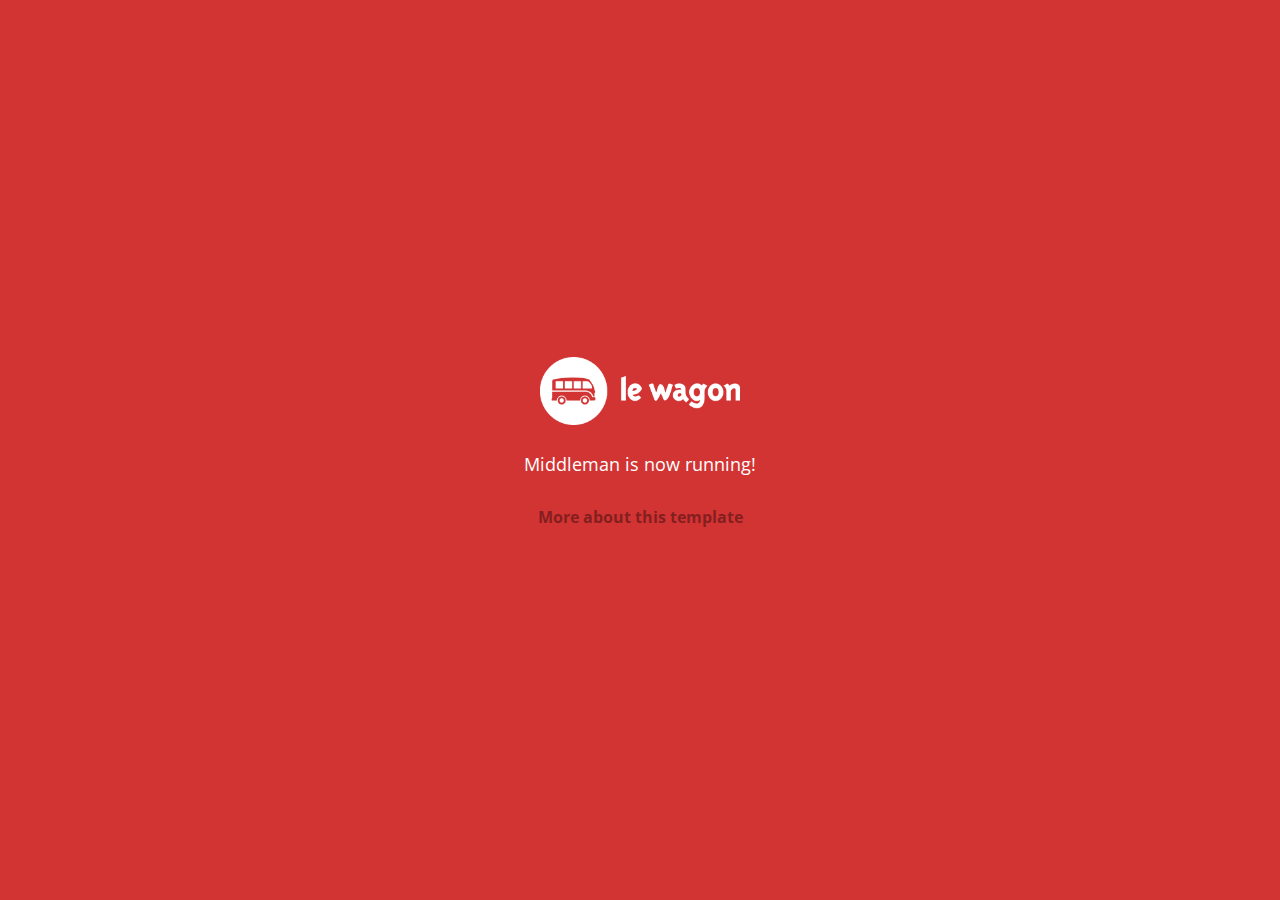
==== index.html @ 00cb53d2 "Automated commit at 2018-10-21 14:34:09 UTC by middleman-deploy 2.0.0-alpha" ====
<!doctype html>
<html>
  <head>
    <meta charset="utf-8">
    <meta http-equiv="x-ua-compatible" content="ie=edge">
    <meta name="viewport"
          content="width=device-width, initial-scale=1, shrink-to-fit=no">
    <!-- Use the title from a page's frontmatter if it has one -->
    <title>Le Wagon - Middleman</title>
    <link href="stylesheets/application-2da639f4.css" rel="stylesheet" />
    <script src="javascripts/application-93de88c9.js"></script>
    <link href="images/favicon-f15af148.png" rel="icon" type="image/png" />
  </head>
  <body>
    <div id="home">
  <div class="home-content">
    <img src="images/logo-acc9c0ec.png" width="200" alt="Logo" />
    <p>
      Middleman is now running!
    </p>
    <p class="about">
      <a href="about.html">More about this template</a>
    </p>
  </div>
</div>

  </body>
</html>
---- stylesheets/application-2da639f4.css ----
@import url("https://fonts.googleapis.com/css?family=Open+Sans:400,300,700|Raleway:400,100,300,700,500");/*!
 * Bootstrap v3.3.7 (http://getbootstrap.com)
 * Copyright 2011-2016 Twitter, Inc.
 * Licensed under MIT (https://github.com/twbs/bootstrap/blob/master/LICENSE)
 *//*! normalize.css v3.0.3 | MIT License | github.com/necolas/normalize.css */html{font-family:sans-serif;-ms-text-size-adjust:100%;-webkit-text-size-adjust:100%}body{margin:0}article,aside,details,figcaption,figure,footer,header,hgroup,main,menu,nav,section,summary{display:block}audio,canvas,progress,video{display:inline-block;vertical-align:baseline}audio:not([controls]){display:none;height:0}[hidden],template{display:none}a{background-color:transparent}a:active,a:hover{outline:0}abbr[title]{border-bottom:1px dotted}b,strong{font-weight:bold}dfn{font-style:italic}h1{font-size:2em;margin:0.67em 0}mark{background:#ff0;color:#000}small{font-size:80%}sub,sup{font-size:75%;line-height:0;position:relative;vertical-align:baseline}sup{top:-0.5em}sub{bottom:-0.25em}img{border:0}svg:not(:root){overflow:hidden}figure{margin:1em 40px}hr{-webkit-box-sizing:content-box;box-sizing:content-box;height:0}pre{overflow:auto}code,kbd,pre,samp{font-family:monospace, monospace;font-size:1em}button,input,optgroup,select,textarea{color:inherit;font:inherit;margin:0}button{overflow:visible}button,select{text-transform:none}button,html input[type="button"],input[type="reset"],input[type="submit"]{-webkit-appearance:button;cursor:pointer}button[disabled],html input[disabled]{cursor:default}button::-moz-focus-inner,input::-moz-focus-inner{border:0;padding:0}input{line-height:normal}input[type="checkbox"],input[type="radio"]{-webkit-box-sizing:border-box;box-sizing:border-box;padding:0}input[type="number"]::-webkit-inner-spin-button,input[type="number"]::-webkit-outer-spin-button{height:auto}input[type="search"]{-webkit-appearance:textfield;-webkit-box-sizing:content-box;box-sizing:content-box}input[type="search"]::-webkit-search-cancel-button,input[type="search"]::-webkit-search-decoration{-webkit-appearance:none}fieldset{border:1px solid #c0c0c0;margin:0 2px;padding:0.35em 0.625em 0.75em}legend{border:0;padding:0}textarea{overflow:auto}optgroup{font-weight:bold}table{border-collapse:collapse;border-spacing:0}td,th{padding:0}/*! Source: https://github.com/h5bp/html5-boilerplate/blob/master/src/css/main.css */@media print{*,*:before,*:after{background:transparent !important;color:#000 !important;-webkit-box-shadow:none !important;box-shadow:none !important;text-shadow:none !important}a,a:visited{text-decoration:underline}a[href]:after{content:" (" attr(href) ")"}abbr[title]:after{content:" (" attr(title) ")"}a[href^="#"]:after,a[href^="javascript:"]:after{content:""}pre,blockquote{border:1px solid #999;page-break-inside:avoid}thead{display:table-header-group}tr,img{page-break-inside:avoid}img{max-width:100% !important}p,h2,h3{orphans:3;widows:3}h2,h3{page-break-after:avoid}.navbar{display:none}.btn>.caret,.dropup>.btn>.caret{border-top-color:#000 !important}.label{border:1px solid #000}.table{border-collapse:collapse !important}.table td,.table th{background-color:#fff !important}.table-bordered th,.table-bordered td{border:1px solid #ddd !important}}@font-face{font-family:'Glyphicons Halflings';src:url("../assets/bootstrap/glyphicons-halflings-regular-86b6f62b.eot");src:url("../assets/bootstrap/glyphicons-halflings-regular-86b6f62b.eot?#iefix") format("embedded-opentype"),url("../assets/bootstrap/glyphicons-halflings-regular-ca35b697.woff2") format("woff2"),url("../assets/bootstrap/glyphicons-halflings-regular-278e49a8.woff") format("woff"),url("../assets/bootstrap/glyphicons-halflings-regular-44bc1850.ttf") format("truetype"),url("../assets/bootstrap/glyphicons-halflings-regular-de51a849.svg#glyphicons_halflingsregular") format("svg")}.glyphicon{position:relative;top:1px;display:inline-block;font-family:'Glyphicons Halflings';font-style:normal;font-weight:normal;line-height:1;-webkit-font-smoothing:antialiased;-moz-osx-font-smoothing:grayscale}.glyphicon-asterisk:before{content:"\002a"}.glyphicon-plus:before{content:"\002b"}.glyphicon-euro:before,.glyphicon-eur:before{content:"\20ac"}.glyphicon-minus:before{content:"\2212"}.glyphicon-cloud:before{content:"\2601"}.glyphicon-envelope:before{content:"\2709"}.glyphicon-pencil:before{content:"\270f"}.glyphicon-glass:before{content:"\e001"}.glyphicon-music:before{content:"\e002"}.glyphicon-search:before{content:"\e003"}.glyphicon-heart:before{content:"\e005"}.glyphicon-star:before{content:"\e006"}.glyphicon-star-empty:before{content:"\e007"}.glyphicon-user:before{content:"\e008"}.glyphicon-film:before{content:"\e009"}.glyphicon-th-large:before{content:"\e010"}.glyphicon-th:before{content:"\e011"}.glyphicon-th-list:before{content:"\e012"}.glyphicon-ok:before{content:"\e013"}.glyphicon-remove:before{content:"\e014"}.glyphicon-zoom-in:before{content:"\e015"}.glyphicon-zoom-out:before{content:"\e016"}.glyphicon-off:before{content:"\e017"}.glyphicon-signal:before{content:"\e018"}.glyphicon-cog:before{content:"\e019"}.glyphicon-trash:before{content:"\e020"}.glyphicon-home:before{content:"\e021"}.glyphicon-file:before{content:"\e022"}.glyphicon-time:before{content:"\e023"}.glyphicon-road:before{content:"\e024"}.glyphicon-download-alt:before{content:"\e025"}.glyphicon-download:before{content:"\e026"}.glyphicon-upload:before{content:"\e027"}.glyphicon-inbox:before{content:"\e028"}.glyphicon-play-circle:before{content:"\e029"}.glyphicon-repeat:before{content:"\e030"}.glyphicon-refresh:before{content:"\e031"}.glyphicon-list-alt:before{content:"\e032"}.glyphicon-lock:before{content:"\e033"}.glyphicon-flag:before{content:"\e034"}.glyphicon-headphones:before{content:"\e035"}.glyphicon-volume-off:before{content:"\e036"}.glyphicon-volume-down:before{content:"\e037"}.glyphicon-volume-up:before{content:"\e038"}.glyphicon-qrcode:before{content:"\e039"}.glyphicon-barcode:before{content:"\e040"}.glyphicon-tag:before{content:"\e041"}.glyphicon-tags:before{content:"\e042"}.glyphicon-book:before{content:"\e043"}.glyphicon-bookmark:before{content:"\e044"}.glyphicon-print:before{content:"\e045"}.glyphicon-camera:before{content:"\e046"}.glyphicon-font:before{content:"\e047"}.glyphicon-bold:before{content:"\e048"}.glyphicon-italic:before{content:"\e049"}.glyphicon-text-height:before{content:"\e050"}.glyphicon-text-width:before{content:"\e051"}.glyphicon-align-left:before{content:"\e052"}.glyphicon-align-center:before{content:"\e053"}.glyphicon-align-right:before{content:"\e054"}.glyphicon-align-justify:before{content:"\e055"}.glyphicon-list:before{content:"\e056"}.glyphicon-indent-left:before{content:"\e057"}.glyphicon-indent-right:before{content:"\e058"}.glyphicon-facetime-video:before{content:"\e059"}.glyphicon-picture:before{content:"\e060"}.glyphicon-map-marker:before{content:"\e062"}.glyphicon-adjust:before{content:"\e063"}.glyphicon-tint:before{content:"\e064"}.glyphicon-edit:before{content:"\e065"}.glyphicon-share:before{content:"\e066"}.glyphicon-check:before{content:"\e067"}.glyphicon-move:before{content:"\e068"}.glyphicon-step-backward:before{content:"\e069"}.glyphicon-fast-backward:before{content:"\e070"}.glyphicon-backward:before{content:"\e071"}.glyphicon-play:before{content:"\e072"}.glyphicon-pause:before{content:"\e073"}.glyphicon-stop:before{content:"\e074"}.glyphicon-forward:before{content:"\e075"}.glyphicon-fast-forward:before{content:"\e076"}.glyphicon-step-forward:before{content:"\e077"}.glyphicon-eject:before{content:"\e078"}.glyphicon-chevron-left:before{content:"\e079"}.glyphicon-chevron-right:before{content:"\e080"}.glyphicon-plus-sign:before{content:"\e081"}.glyphicon-minus-sign:before{content:"\e082"}.glyphicon-remove-sign:before{content:"\e083"}.glyphicon-ok-sign:before{content:"\e084"}.glyphicon-question-sign:before{content:"\e085"}.glyphicon-info-sign:before{content:"\e086"}.glyphicon-screenshot:before{content:"\e087"}.glyphicon-remove-circle:before{content:"\e088"}.glyphicon-ok-circle:before{content:"\e089"}.glyphicon-ban-circle:before{content:"\e090"}.glyphicon-arrow-left:before{content:"\e091"}.glyphicon-arrow-right:before{content:"\e092"}.glyphicon-arrow-up:before{content:"\e093"}.glyphicon-arrow-down:before{content:"\e094"}.glyphicon-share-alt:before{content:"\e095"}.glyphicon-resize-full:before{content:"\e096"}.glyphicon-resize-small:before{content:"\e097"}.glyphicon-exclamation-sign:before{content:"\e101"}.glyphicon-gift:before{content:"\e102"}.glyphicon-leaf:before{content:"\e103"}.glyphicon-fire:before{content:"\e104"}.glyphicon-eye-open:before{content:"\e105"}.glyphicon-eye-close:before{content:"\e106"}.glyphicon-warning-sign:before{content:"\e107"}.glyphicon-plane:before{content:"\e108"}.glyphicon-calendar:before{content:"\e109"}.glyphicon-random:before{content:"\e110"}.glyphicon-comment:before{content:"\e111"}.glyphicon-magnet:before{content:"\e112"}.glyphicon-chevron-up:before{content:"\e113"}.glyphicon-chevron-down:before{content:"\e114"}.glyphicon-retweet:before{content:"\e115"}.glyphicon-shopping-cart:before{content:"\e116"}.glyphicon-folder-close:before{content:"\e117"}.glyphicon-folder-open:before{content:"\e118"}.glyphicon-resize-vertical:before{content:"\e119"}.glyphicon-resize-horizontal:before{content:"\e120"}.glyphicon-hdd:before{content:"\e121"}.glyphicon-bullhorn:before{content:"\e122"}.glyphicon-bell:before{content:"\e123"}.glyphicon-certificate:before{content:"\e124"}.glyphicon-thumbs-up:before{content:"\e125"}.glyphicon-thumbs-down:before{content:"\e126"}.glyphicon-hand-right:before{content:"\e127"}.glyphicon-hand-left:before{content:"\e128"}.glyphicon-hand-up:before{content:"\e129"}.glyphicon-hand-down:before{content:"\e130"}.glyphicon-circle-arrow-right:before{content:"\e131"}.glyphicon-circle-arrow-left:before{content:"\e132"}.glyphicon-circle-arrow-up:before{content:"\e133"}.glyphicon-circle-arrow-down:before{content:"\e134"}.glyphicon-globe:before{content:"\e135"}.glyphicon-wrench:before{content:"\e136"}.glyphicon-tasks:before{content:"\e137"}.glyphicon-filter:before{content:"\e138"}.glyphicon-briefcase:before{content:"\e139"}.glyphicon-fullscreen:before{content:"\e140"}.glyphicon-dashboard:before{content:"\e141"}.glyphicon-paperclip:before{content:"\e142"}.glyphicon-heart-empty:before{content:"\e143"}.glyphicon-link:before{content:"\e144"}.glyphicon-phone:before{content:"\e145"}.glyphicon-pushpin:before{content:"\e146"}.glyphicon-usd:before{content:"\e148"}.glyphicon-gbp:before{content:"\e149"}.glyphicon-sort:before{content:"\e150"}.glyphicon-sort-by-alphabet:before{content:"\e151"}.glyphicon-sort-by-alphabet-alt:before{content:"\e152"}.glyphicon-sort-by-order:before{content:"\e153"}.glyphicon-sort-by-order-alt:before{content:"\e154"}.glyphicon-sort-by-attributes:before{content:"\e155"}.glyphicon-sort-by-attributes-alt:before{content:"\e156"}.glyphicon-unchecked:before{content:"\e157"}.glyphicon-expand:before{content:"\e158"}.glyphicon-collapse-down:before{content:"\e159"}.glyphicon-collapse-up:before{content:"\e160"}.glyphicon-log-in:before{content:"\e161"}.glyphicon-flash:before{content:"\e162"}.glyphicon-log-out:before{content:"\e163"}.glyphicon-new-window:before{content:"\e164"}.glyphicon-record:before{content:"\e165"}.glyphicon-save:before{content:"\e166"}.glyphicon-open:before{content:"\e167"}.glyphicon-saved:before{content:"\e168"}.glyphicon-import:before{content:"\e169"}.glyphicon-export:before{content:"\e170"}.glyphicon-send:before{content:"\e171"}.glyphicon-floppy-disk:before{content:"\e172"}.glyphicon-floppy-saved:before{content:"\e173"}.glyphicon-floppy-remove:before{content:"\e174"}.glyphicon-floppy-save:before{content:"\e175"}.glyphicon-floppy-open:before{content:"\e176"}.glyphicon-credit-card:before{content:"\e177"}.glyphicon-transfer:before{content:"\e178"}.glyphicon-cutlery:before{content:"\e179"}.glyphicon-header:before{content:"\e180"}.glyphicon-compressed:before{content:"\e181"}.glyphicon-earphone:before{content:"\e182"}.glyphicon-phone-alt:before{content:"\e183"}.glyphicon-tower:before{content:"\e184"}.glyphicon-stats:before{content:"\e185"}.glyphicon-sd-video:before{content:"\e186"}.glyphicon-hd-video:before{content:"\e187"}.glyphicon-subtitles:before{content:"\e188"}.glyphicon-sound-stereo:before{content:"\e189"}.glyphicon-sound-dolby:before{content:"\e190"}.glyphicon-sound-5-1:before{content:"\e191"}.glyphicon-sound-6-1:before{content:"\e192"}.glyphicon-sound-7-1:before{content:"\e193"}.glyphicon-copyright-mark:before{content:"\e194"}.glyphicon-registration-mark:before{content:"\e195"}.glyphicon-cloud-download:before{content:"\e197"}.glyphicon-cloud-upload:before{content:"\e198"}.glyphicon-tree-conifer:before{content:"\e199"}.glyphicon-tree-deciduous:before{content:"\e200"}.glyphicon-cd:before{content:"\e201"}.glyphicon-save-file:before{content:"\e202"}.glyphicon-open-file:before{content:"\e203"}.glyphicon-level-up:before{content:"\e204"}.glyphicon-copy:before{content:"\e205"}.glyphicon-paste:before{content:"\e206"}.glyphicon-alert:before{content:"\e209"}.glyphicon-equalizer:before{content:"\e210"}.glyphicon-king:before{content:"\e211"}.glyphicon-queen:before{content:"\e212"}.glyphicon-pawn:before{content:"\e213"}.glyphicon-bishop:before{content:"\e214"}.glyphicon-knight:before{content:"\e215"}.glyphicon-baby-formula:before{content:"\e216"}.glyphicon-tent:before{content:"\26fa"}.glyphicon-blackboard:before{content:"\e218"}.glyphicon-bed:before{content:"\e219"}.glyphicon-apple:before{content:"\f8ff"}.glyphicon-erase:before{content:"\e221"}.glyphicon-hourglass:before{content:"\231b"}.glyphicon-lamp:before{content:"\e223"}.glyphicon-duplicate:before{content:"\e224"}.glyphicon-piggy-bank:before{content:"\e225"}.glyphicon-scissors:before{content:"\e226"}.glyphicon-bitcoin:before{content:"\e227"}.glyphicon-btc:before{content:"\e227"}.glyphicon-xbt:before{content:"\e227"}.glyphicon-yen:before{content:"\00a5"}.glyphicon-jpy:before{content:"\00a5"}.glyphicon-ruble:before{content:"\20bd"}.glyphicon-rub:before{content:"\20bd"}.glyphicon-scale:before{content:"\e230"}.glyphicon-ice-lolly:before{content:"\e231"}.glyphicon-ice-lolly-tasted:before{content:"\e232"}.glyphicon-education:before{content:"\e233"}.glyphicon-option-horizontal:before{content:"\e234"}.glyphicon-option-vertical:before{content:"\e235"}.glyphicon-menu-hamburger:before{content:"\e236"}.glyphicon-modal-window:before{content:"\e237"}.glyphicon-oil:before{content:"\e238"}.glyphicon-grain:before{content:"\e239"}.glyphicon-sunglasses:before{content:"\e240"}.glyphicon-text-size:before{content:"\e241"}.glyphicon-text-color:before{content:"\e242"}.glyphicon-text-background:before{content:"\e243"}.glyphicon-object-align-top:before{content:"\e244"}.glyphicon-object-align-bottom:before{content:"\e245"}.glyphicon-object-align-horizontal:before{content:"\e246"}.glyphicon-object-align-left:before{content:"\e247"}.glyphicon-object-align-vertical:before{content:"\e248"}.glyphicon-object-align-right:before{content:"\e249"}.glyphicon-triangle-right:before{content:"\e250"}.glyphicon-triangle-left:before{content:"\e251"}.glyphicon-triangle-bottom:before{content:"\e252"}.glyphicon-triangle-top:before{content:"\e253"}.glyphicon-console:before{content:"\e254"}.glyphicon-superscript:before{content:"\e255"}.glyphicon-subscript:before{content:"\e256"}.glyphicon-menu-left:before{content:"\e257"}.glyphicon-menu-right:before{content:"\e258"}.glyphicon-menu-down:before{content:"\e259"}.glyphicon-menu-up:before{content:"\e260"}*{-webkit-box-sizing:border-box;box-sizing:border-box}*:before,*:after{-webkit-box-sizing:border-box;box-sizing:border-box}html{font-size:10px;-webkit-tap-highlight-color:transparent}body{font-family:"Open Sans", "Helvetica", "sans-serif";font-size:18px;line-height:1.42857143;color:#333333;background-color:#F4F4F4}input,button,select,textarea{font-family:inherit;font-size:inherit;line-height:inherit}a{color:#469AE0;text-decoration:none}a:hover,a:focus{color:#1f74ba;text-decoration:underline}a:focus{outline:5px auto -webkit-focus-ring-color;outline-offset:-2px}figure{margin:0}img{vertical-align:middle}.img-responsive{display:block;max-width:100%;height:auto}.img-rounded{border-radius:2px}.img-thumbnail{padding:4px;line-height:1.42857143;background-color:#F4F4F4;border:1px solid #ddd;border-radius:2px;-webkit-transition:all 0.2s ease-in-out;transition:all 0.2s ease-in-out;display:inline-block;max-width:100%;height:auto}.img-circle{border-radius:50%}hr{margin-top:25px;margin-bottom:25px;border:0;border-top:1px solid #eeeeee}.sr-only{position:absolute;width:1px;height:1px;margin:-1px;padding:0;overflow:hidden;clip:rect(0, 0, 0, 0);border:0}.sr-only-focusable:active,.sr-only-focusable:focus{position:static;width:auto;height:auto;margin:0;overflow:visible;clip:auto}[role="button"]{cursor:pointer}h1,h2,h3,h4,h5,h6,.h1,.h2,.h3,.h4,.h5,.h6{font-family:"Raleway", "Helvetica", "sans-serif";font-weight:500;line-height:1.1;color:inherit}h1 small,h1 .small,h2 small,h2 .small,h3 small,h3 .small,h4 small,h4 .small,h5 small,h5 .small,h6 small,h6 .small,.h1 small,.h1 .small,.h2 small,.h2 .small,.h3 small,.h3 .small,.h4 small,.h4 .small,.h5 small,.h5 .small,.h6 small,.h6 .small{font-weight:normal;line-height:1;color:#777777}h1,.h1,h2,.h2,h3,.h3{margin-top:25px;margin-bottom:12.5px}h1 small,h1 .small,.h1 small,.h1 .small,h2 small,h2 .small,.h2 small,.h2 .small,h3 small,h3 .small,.h3 small,.h3 .small{font-size:65%}h4,.h4,h5,.h5,h6,.h6{margin-top:12.5px;margin-bottom:12.5px}h4 small,h4 .small,.h4 small,.h4 .small,h5 small,h5 .small,.h5 small,.h5 .small,h6 small,h6 .small,.h6 small,.h6 .small{font-size:75%}h1,.h1{font-size:46px}h2,.h2{font-size:38px}h3,.h3{font-size:31px}h4,.h4{font-size:23px}h5,.h5{font-size:18px}h6,.h6{font-size:16px}p{margin:0 0 12.5px}.lead{margin-bottom:25px;font-size:20px;font-weight:300;line-height:1.4}@media (min-width: 768px){.lead{font-size:27px}}small,.small{font-size:88%}mark,.mark{background-color:#fcf8e3;padding:.2em}.text-left{text-align:left}.text-right{text-align:right}.text-center{text-align:center}.text-justify{text-align:justify}.text-nowrap{white-space:nowrap}.text-lowercase{text-transform:lowercase}.text-uppercase,.initialism{text-transform:uppercase}.text-capitalize{text-transform:capitalize}.text-muted{color:#777777}.text-primary{color:#469AE0}a.text-primary:hover,a.text-primary:focus{color:#2381d0}.text-success{color:#3c763d}a.text-success:hover,a.text-success:focus{color:#2b542c}.text-info{color:#31708f}a.text-info:hover,a.text-info:focus{color:#245269}.text-warning{color:#8a6d3b}a.text-warning:hover,a.text-warning:focus{color:#66512c}.text-danger{color:#a94442}a.text-danger:hover,a.text-danger:focus{color:#843534}.bg-primary{color:#fff}.bg-primary{background-color:#469AE0}a.bg-primary:hover,a.bg-primary:focus{background-color:#2381d0}.bg-success{background-color:#dff0d8}a.bg-success:hover,a.bg-success:focus{background-color:#c1e2b3}.bg-info{background-color:#d9edf7}a.bg-info:hover,a.bg-info:focus{background-color:#afd9ee}.bg-warning{background-color:#fcf8e3}a.bg-warning:hover,a.bg-warning:focus{background-color:#f7ecb5}.bg-danger{background-color:#f2dede}a.bg-danger:hover,a.bg-danger:focus{background-color:#e4b9b9}.page-header{padding-bottom:11.5px;margin:50px 0 25px;border-bottom:1px solid #eeeeee}ul,ol{margin-top:0;margin-bottom:12.5px}ul ul,ul ol,ol ul,ol ol{margin-bottom:0}.list-unstyled{padding-left:0;list-style:none}.list-inline{padding-left:0;list-style:none;margin-left:-5px}.list-inline>li{display:inline-block;padding-left:5px;padding-right:5px}dl{margin-top:0;margin-bottom:25px}dt,dd{line-height:1.42857143}dt{font-weight:bold}dd{margin-left:0}.dl-horizontal dd:before,.dl-horizontal dd:after{content:" ";display:table}.dl-horizontal dd:after{clear:both}@media (min-width: 768px){.dl-horizontal dt{float:left;width:160px;clear:left;text-align:right;overflow:hidden;text-overflow:ellipsis;white-space:nowrap}.dl-horizontal dd{margin-left:180px}}abbr[title],abbr[data-original-title]{cursor:help;border-bottom:1px dotted #777777}.initialism{font-size:90%}blockquote{padding:12.5px 25px;margin:0 0 25px;font-size:22.5px;border-left:5px solid #eeeeee}blockquote p:last-child,blockquote ul:last-child,blockquote ol:last-child{margin-bottom:0}blockquote footer,blockquote small,blockquote .small{display:block;font-size:80%;line-height:1.42857143;color:#777777}blockquote footer:before,blockquote small:before,blockquote .small:before{content:'\2014 \00A0'}.blockquote-reverse,blockquote.pull-right{padding-right:15px;padding-left:0;border-right:5px solid #eeeeee;border-left:0;text-align:right}.blockquote-reverse footer:before,.blockquote-reverse small:before,.blockquote-reverse .small:before,blockquote.pull-right footer:before,blockquote.pull-right small:before,blockquote.pull-right .small:before{content:''}.blockquote-reverse footer:after,.blockquote-reverse small:after,.blockquote-reverse .small:after,blockquote.pull-right footer:after,blockquote.pull-right small:after,blockquote.pull-right .small:after{content:'\00A0 \2014'}address{margin-bottom:25px;font-style:normal;line-height:1.42857143}code,kbd,pre,samp{font-family:Menlo, Monaco, Consolas, "Courier New", monospace}code{padding:2px 4px;font-size:90%;color:#c7254e;background-color:#f9f2f4;border-radius:2px}kbd{padding:2px 4px;font-size:90%;color:#fff;background-color:#333;border-radius:2px;-webkit-box-shadow:inset 0 -1px 0 rgba(0,0,0,0.25);box-shadow:inset 0 -1px 0 rgba(0,0,0,0.25)}kbd kbd{padding:0;font-size:100%;font-weight:bold;-webkit-box-shadow:none;box-shadow:none}pre{display:block;padding:12px;margin:0 0 12.5px;font-size:17px;line-height:1.42857143;word-break:break-all;word-wrap:break-word;color:#333333;background-color:#f5f5f5;border:1px solid #ccc;border-radius:2px}pre code{padding:0;font-size:inherit;color:inherit;white-space:pre-wrap;background-color:transparent;border-radius:0}.pre-scrollable{max-height:340px;overflow-y:scroll}.container{margin-right:auto;margin-left:auto;padding-left:15px;padding-right:15px}.container:before,.container:after{content:" ";display:table}.container:after{clear:both}@media (min-width: 768px){.container{width:750px}}@media (min-width: 992px){.container{width:970px}}@media (min-width: 1200px){.container{width:1170px}}.container-fluid{margin-right:auto;margin-left:auto;padding-left:15px;padding-right:15px}.container-fluid:before,.container-fluid:after{content:" ";display:table}.container-fluid:after{clear:both}.row{margin-left:-15px;margin-right:-15px}.row:before,.row:after{content:" ";display:table}.row:after{clear:both}.col-xs-1,.col-sm-1,.col-md-1,.col-lg-1,.col-xs-2,.col-sm-2,.col-md-2,.col-lg-2,.col-xs-3,.col-sm-3,.col-md-3,.col-lg-3,.col-xs-4,.col-sm-4,.col-md-4,.col-lg-4,.col-xs-5,.col-sm-5,.col-md-5,.col-lg-5,.col-xs-6,.col-sm-6,.col-md-6,.col-lg-6,.col-xs-7,.col-sm-7,.col-md-7,.col-lg-7,.col-xs-8,.col-sm-8,.col-md-8,.col-lg-8,.col-xs-9,.col-sm-9,.col-md-9,.col-lg-9,.col-xs-10,.col-sm-10,.col-md-10,.col-lg-10,.col-xs-11,.col-sm-11,.col-md-11,.col-lg-11,.col-xs-12,.col-sm-12,.col-md-12,.col-lg-12{position:relative;min-height:1px;padding-left:15px;padding-right:15px}.col-xs-1,.col-xs-2,.col-xs-3,.col-xs-4,.col-xs-5,.col-xs-6,.col-xs-7,.col-xs-8,.col-xs-9,.col-xs-10,.col-xs-11,.col-xs-12{float:left}.col-xs-1{width:8.33333333%}.col-xs-2{width:16.66666667%}.col-xs-3{width:25%}.col-xs-4{width:33.33333333%}.col-xs-5{width:41.66666667%}.col-xs-6{width:50%}.col-xs-7{width:58.33333333%}.col-xs-8{width:66.66666667%}.col-xs-9{width:75%}.col-xs-10{width:83.33333333%}.col-xs-11{width:91.66666667%}.col-xs-12{width:100%}.col-xs-pull-0{right:auto}.col-xs-pull-1{right:8.33333333%}.col-xs-pull-2{right:16.66666667%}.col-xs-pull-3{right:25%}.col-xs-pull-4{right:33.33333333%}.col-xs-pull-5{right:41.66666667%}.col-xs-pull-6{right:50%}.col-xs-pull-7{right:58.33333333%}.col-xs-pull-8{right:66.66666667%}.col-xs-pull-9{right:75%}.col-xs-pull-10{right:83.33333333%}.col-xs-pull-11{right:91.66666667%}.col-xs-pull-12{right:100%}.col-xs-push-0{left:auto}.col-xs-push-1{left:8.33333333%}.col-xs-push-2{left:16.66666667%}.col-xs-push-3{left:25%}.col-xs-push-4{left:33.33333333%}.col-xs-push-5{left:41.66666667%}.col-xs-push-6{left:50%}.col-xs-push-7{left:58.33333333%}.col-xs-push-8{left:66.66666667%}.col-xs-push-9{left:75%}.col-xs-push-10{left:83.33333333%}.col-xs-push-11{left:91.66666667%}.col-xs-push-12{left:100%}.col-xs-offset-0{margin-left:0%}.col-xs-offset-1{margin-left:8.33333333%}.col-xs-offset-2{margin-left:16.66666667%}.col-xs-offset-3{margin-left:25%}.col-xs-offset-4{margin-left:33.33333333%}.col-xs-offset-5{margin-left:41.66666667%}.col-xs-offset-6{margin-left:50%}.col-xs-offset-7{margin-left:58.33333333%}.col-xs-offset-8{margin-left:66.66666667%}.col-xs-offset-9{margin-left:75%}.col-xs-offset-10{margin-left:83.33333333%}.col-xs-offset-11{margin-left:91.66666667%}.col-xs-offset-12{margin-left:100%}@media (min-width: 768px){.col-sm-1,.col-sm-2,.col-sm-3,.col-sm-4,.col-sm-5,.col-sm-6,.col-sm-7,.col-sm-8,.col-sm-9,.col-sm-10,.col-sm-11,.col-sm-12{float:left}.col-sm-1{width:8.33333333%}.col-sm-2{width:16.66666667%}.col-sm-3{width:25%}.col-sm-4{width:33.33333333%}.col-sm-5{width:41.66666667%}.col-sm-6{width:50%}.col-sm-7{width:58.33333333%}.col-sm-8{width:66.66666667%}.col-sm-9{width:75%}.col-sm-10{width:83.33333333%}.col-sm-11{width:91.66666667%}.col-sm-12{width:100%}.col-sm-pull-0{right:auto}.col-sm-pull-1{right:8.33333333%}.col-sm-pull-2{right:16.66666667%}.col-sm-pull-3{right:25%}.col-sm-pull-4{right:33.33333333%}.col-sm-pull-5{right:41.66666667%}.col-sm-pull-6{right:50%}.col-sm-pull-7{right:58.33333333%}.col-sm-pull-8{right:66.66666667%}.col-sm-pull-9{right:75%}.col-sm-pull-10{right:83.33333333%}.col-sm-pull-11{right:91.66666667%}.col-sm-pull-12{right:100%}.col-sm-push-0{left:auto}.col-sm-push-1{left:8.33333333%}.col-sm-push-2{left:16.66666667%}.col-sm-push-3{left:25%}.col-sm-push-4{left:33.33333333%}.col-sm-push-5{left:41.66666667%}.col-sm-push-6{left:50%}.col-sm-push-7{left:58.33333333%}.col-sm-push-8{left:66.66666667%}.col-sm-push-9{left:75%}.col-sm-push-10{left:83.33333333%}.col-sm-push-11{left:91.66666667%}.col-sm-push-12{left:100%}.col-sm-offset-0{margin-left:0%}.col-sm-offset-1{margin-left:8.33333333%}.col-sm-offset-2{margin-left:16.66666667%}.col-sm-offset-3{margin-left:25%}.col-sm-offset-4{margin-left:33.33333333%}.col-sm-offset-5{margin-left:41.66666667%}.col-sm-offset-6{margin-left:50%}.col-sm-offset-7{margin-left:58.33333333%}.col-sm-offset-8{margin-left:66.66666667%}.col-sm-offset-9{margin-left:75%}.col-sm-offset-10{margin-left:83.33333333%}.col-sm-offset-11{margin-left:91.66666667%}.col-sm-offset-12{margin-left:100%}}@media (min-width: 992px){.col-md-1,.col-md-2,.col-md-3,.col-md-4,.col-md-5,.col-md-6,.col-md-7,.col-md-8,.col-md-9,.col-md-10,.col-md-11,.col-md-12{float:left}.col-md-1{width:8.33333333%}.col-md-2{width:16.66666667%}.col-md-3{width:25%}.col-md-4{width:33.33333333%}.col-md-5{width:41.66666667%}.col-md-6{width:50%}.col-md-7{width:58.33333333%}.col-md-8{width:66.66666667%}.col-md-9{width:75%}.col-md-10{width:83.33333333%}.col-md-11{width:91.66666667%}.col-md-12{width:100%}.col-md-pull-0{right:auto}.col-md-pull-1{right:8.33333333%}.col-md-pull-2{right:16.66666667%}.col-md-pull-3{right:25%}.col-md-pull-4{right:33.33333333%}.col-md-pull-5{right:41.66666667%}.col-md-pull-6{right:50%}.col-md-pull-7{right:58.33333333%}.col-md-pull-8{right:66.66666667%}.col-md-pull-9{right:75%}.col-md-pull-10{right:83.33333333%}.col-md-pull-11{right:91.66666667%}.col-md-pull-12{right:100%}.col-md-push-0{left:auto}.col-md-push-1{left:8.33333333%}.col-md-push-2{left:16.66666667%}.col-md-push-3{left:25%}.col-md-push-4{left:33.33333333%}.col-md-push-5{left:41.66666667%}.col-md-push-6{left:50%}.col-md-push-7{left:58.33333333%}.col-md-push-8{left:66.66666667%}.col-md-push-9{left:75%}.col-md-push-10{left:83.33333333%}.col-md-push-11{left:91.66666667%}.col-md-push-12{left:100%}.col-md-offset-0{margin-left:0%}.col-md-offset-1{margin-left:8.33333333%}.col-md-offset-2{margin-left:16.66666667%}.col-md-offset-3{margin-left:25%}.col-md-offset-4{margin-left:33.33333333%}.col-md-offset-5{margin-left:41.66666667%}.col-md-offset-6{margin-left:50%}.col-md-offset-7{margin-left:58.33333333%}.col-md-offset-8{margin-left:66.66666667%}.col-md-offset-9{margin-left:75%}.col-md-offset-10{margin-left:83.33333333%}.col-md-offset-11{margin-left:91.66666667%}.col-md-offset-12{margin-left:100%}}@media (min-width: 1200px){.col-lg-1,.col-lg-2,.col-lg-3,.col-lg-4,.col-lg-5,.col-lg-6,.col-lg-7,.col-lg-8,.col-lg-9,.col-lg-10,.col-lg-11,.col-lg-12{float:left}.col-lg-1{width:8.33333333%}.col-lg-2{width:16.66666667%}.col-lg-3{width:25%}.col-lg-4{width:33.33333333%}.col-lg-5{width:41.66666667%}.col-lg-6{width:50%}.col-lg-7{width:58.33333333%}.col-lg-8{width:66.66666667%}.col-lg-9{width:75%}.col-lg-10{width:83.33333333%}.col-lg-11{width:91.66666667%}.col-lg-12{width:100%}.col-lg-pull-0{right:auto}.col-lg-pull-1{right:8.33333333%}.col-lg-pull-2{right:16.66666667%}.col-lg-pull-3{right:25%}.col-lg-pull-4{right:33.33333333%}.col-lg-pull-5{right:41.66666667%}.col-lg-pull-6{right:50%}.col-lg-pull-7{right:58.33333333%}.col-lg-pull-8{right:66.66666667%}.col-lg-pull-9{right:75%}.col-lg-pull-10{right:83.33333333%}.col-lg-pull-11{right:91.66666667%}.col-lg-pull-12{right:100%}.col-lg-push-0{left:auto}.col-lg-push-1{left:8.33333333%}.col-lg-push-2{left:16.66666667%}.col-lg-push-3{left:25%}.col-lg-push-4{left:33.33333333%}.col-lg-push-5{left:41.66666667%}.col-lg-push-6{left:50%}.col-lg-push-7{left:58.33333333%}.col-lg-push-8{left:66.66666667%}.col-lg-push-9{left:75%}.col-lg-push-10{left:83.33333333%}.col-lg-push-11{left:91.66666667%}.col-lg-push-12{left:100%}.col-lg-offset-0{margin-left:0%}.col-lg-offset-1{margin-left:8.33333333%}.col-lg-offset-2{margin-left:16.66666667%}.col-lg-offset-3{margin-left:25%}.col-lg-offset-4{margin-left:33.33333333%}.col-lg-offset-5{margin-left:41.66666667%}.col-lg-offset-6{margin-left:50%}.col-lg-offset-7{margin-left:58.33333333%}.col-lg-offset-8{margin-left:66.66666667%}.col-lg-offset-9{margin-left:75%}.col-lg-offset-10{margin-left:83.33333333%}.col-lg-offset-11{margin-left:91.66666667%}.col-lg-offset-12{margin-left:100%}}table{background-color:transparent}caption{padding-top:8px;padding-bottom:8px;color:#777777;text-align:left}th{text-align:left}.table{width:100%;max-width:100%;margin-bottom:25px}.table>thead>tr>th,.table>thead>tr>td,.table>tbody>tr>th,.table>tbody>tr>td,.table>tfoot>tr>th,.table>tfoot>tr>td{padding:8px;line-height:1.42857143;vertical-align:top;border-top:1px solid #ddd}.table>thead>tr>th{vertical-align:bottom;border-bottom:2px solid #ddd}.table>caption+thead>tr:first-child>th,.table>caption+thead>tr:first-child>td,.table>colgroup+thead>tr:first-child>th,.table>colgroup+thead>tr:first-child>td,.table>thead:first-child>tr:first-child>th,.table>thead:first-child>tr:first-child>td{border-top:0}.table>tbody+tbody{border-top:2px solid #ddd}.table .table{background-color:#F4F4F4}.table-condensed>thead>tr>th,.table-condensed>thead>tr>td,.table-condensed>tbody>tr>th,.table-condensed>tbody>tr>td,.table-condensed>tfoot>tr>th,.table-condensed>tfoot>tr>td{padding:5px}.table-bordered{border:1px solid #ddd}.table-bordered>thead>tr>th,.table-bordered>thead>tr>td,.table-bordered>tbody>tr>th,.table-bordered>tbody>tr>td,.table-bordered>tfoot>tr>th,.table-bordered>tfoot>tr>td{border:1px solid #ddd}.table-bordered>thead>tr>th,.table-bordered>thead>tr>td{border-bottom-width:2px}.table-striped>tbody>tr:nth-of-type(odd){background-color:#f9f9f9}.table-hover>tbody>tr:hover{background-color:#f5f5f5}table col[class*="col-"]{position:static;float:none;display:table-column}table td[class*="col-"],table th[class*="col-"]{position:static;float:none;display:table-cell}.table>thead>tr>td.active,.table>thead>tr>th.active,.table>thead>tr.active>td,.table>thead>tr.active>th,.table>tbody>tr>td.active,.table>tbody>tr>th.active,.table>tbody>tr.active>td,.table>tbody>tr.active>th,.table>tfoot>tr>td.active,.table>tfoot>tr>th.active,.table>tfoot>tr.active>td,.table>tfoot>tr.active>th{background-color:#f5f5f5}.table-hover>tbody>tr>td.active:hover,.table-hover>tbody>tr>th.active:hover,.table-hover>tbody>tr.active:hover>td,.table-hover>tbody>tr:hover>.active,.table-hover>tbody>tr.active:hover>th{background-color:#e8e8e8}.table>thead>tr>td.success,.table>thead>tr>th.success,.table>thead>tr.success>td,.table>thead>tr.success>th,.table>tbody>tr>td.success,.table>tbody>tr>th.success,.table>tbody>tr.success>td,.table>tbody>tr.success>th,.table>tfoot>tr>td.success,.table>tfoot>tr>th.success,.table>tfoot>tr.success>td,.table>tfoot>tr.success>th{background-color:#dff0d8}.table-hover>tbody>tr>td.success:hover,.table-hover>tbody>tr>th.success:hover,.table-hover>tbody>tr.success:hover>td,.table-hover>tbody>tr:hover>.success,.table-hover>tbody>tr.success:hover>th{background-color:#d0e9c6}.table>thead>tr>td.info,.table>thead>tr>th.info,.table>thead>tr.info>td,.table>thead>tr.info>th,.table>tbody>tr>td.info,.table>tbody>tr>th.info,.table>tbody>tr.info>td,.table>tbody>tr.info>th,.table>tfoot>tr>td.info,.table>tfoot>tr>th.info,.table>tfoot>tr.info>td,.table>tfoot>tr.info>th{background-color:#d9edf7}.table-hover>tbody>tr>td.info:hover,.table-hover>tbody>tr>th.info:hover,.table-hover>tbody>tr.info:hover>td,.table-hover>tbody>tr:hover>.info,.table-hover>tbody>tr.info:hover>th{background-color:#c4e3f3}.table>thead>tr>td.warning,.table>thead>tr>th.warning,.table>thead>tr.warning>td,.table>thead>tr.warning>th,.table>tbody>tr>td.warning,.table>tbody>tr>th.warning,.table>tbody>tr.warning>td,.table>tbody>tr.warning>th,.table>tfoot>tr>td.warning,.table>tfoot>tr>th.warning,.table>tfoot>tr.warning>td,.table>tfoot>tr.warning>th{background-color:#fcf8e3}.table-hover>tbody>tr>td.warning:hover,.table-hover>tbody>tr>th.warning:hover,.table-hover>tbody>tr.warning:hover>td,.table-hover>tbody>tr:hover>.warning,.table-hover>tbody>tr.warning:hover>th{background-color:#faf2cc}.table>thead>tr>td.danger,.table>thead>tr>th.danger,.table>thead>tr.danger>td,.table>thead>tr.danger>th,.table>tbody>tr>td.danger,.table>tbody>tr>th.danger,.table>tbody>tr.danger>td,.table>tbody>tr.danger>th,.table>tfoot>tr>td.danger,.table>tfoot>tr>th.danger,.table>tfoot>tr.danger>td,.table>tfoot>tr.danger>th{background-color:#f2dede}.table-hover>tbody>tr>td.danger:hover,.table-hover>tbody>tr>th.danger:hover,.table-hover>tbody>tr.danger:hover>td,.table-hover>tbody>tr:hover>.danger,.table-hover>tbody>tr.danger:hover>th{background-color:#ebcccc}.table-responsive{overflow-x:auto;min-height:0.01%}@media screen and (max-width: 767px){.table-responsive{width:100%;margin-bottom:18.75px;overflow-y:hidden;-ms-overflow-style:-ms-autohiding-scrollbar;border:1px solid #ddd}.table-responsive>.table{margin-bottom:0}.table-responsive>.table>thead>tr>th,.table-responsive>.table>thead>tr>td,.table-responsive>.table>tbody>tr>th,.table-responsive>.table>tbody>tr>td,.table-responsive>.table>tfoot>tr>th,.table-responsive>.table>tfoot>tr>td{white-space:nowrap}.table-responsive>.table-bordered{border:0}.table-responsive>.table-bordered>thead>tr>th:first-child,.table-responsive>.table-bordered>thead>tr>td:first-child,.table-responsive>.table-bordered>tbody>tr>th:first-child,.table-responsive>.table-bordered>tbody>tr>td:first-child,.table-responsive>.table-bordered>tfoot>tr>th:first-child,.table-responsive>.table-bordered>tfoot>tr>td:first-child{border-left:0}.table-responsive>.table-bordered>thead>tr>th:last-child,.table-responsive>.table-bordered>thead>tr>td:last-child,.table-responsive>.table-bordered>tbody>tr>th:last-child,.table-responsive>.table-bordered>tbody>tr>td:last-child,.table-responsive>.table-bordered>tfoot>tr>th:last-child,.table-responsive>.table-bordered>tfoot>tr>td:last-child{border-right:0}.table-responsive>.table-bordered>tbody>tr:last-child>th,.table-responsive>.table-bordered>tbody>tr:last-child>td,.table-responsive>.table-bordered>tfoot>tr:last-child>th,.table-responsive>.table-bordered>tfoot>tr:last-child>td{border-bottom:0}}fieldset{padding:0;margin:0;border:0;min-width:0}legend{display:block;width:100%;padding:0;margin-bottom:25px;font-size:27px;line-height:inherit;color:#333333;border:0;border-bottom:1px solid #e5e5e5}label{display:inline-block;max-width:100%;margin-bottom:5px;font-weight:bold}input[type="search"]{-webkit-box-sizing:border-box;box-sizing:border-box}input[type="radio"],input[type="checkbox"]{margin:4px 0 0;margin-top:1px \9;line-height:normal}input[type="file"]{display:block}input[type="range"]{display:block;width:100%}select[multiple],select[size]{height:auto}input[type="file"]:focus,input[type="radio"]:focus,input[type="checkbox"]:focus{outline:5px auto -webkit-focus-ring-color;outline-offset:-2px}output{display:block;padding-top:7px;font-size:18px;line-height:1.42857143;color:#000000}.form-control{display:block;width:100%;height:39px;padding:6px 12px;font-size:18px;line-height:1.42857143;color:#000000;background-color:#fff;background-image:none;border:1px solid #ccc;border-radius:2px;-webkit-box-shadow:inset 0 1px 1px rgba(0,0,0,0.075);box-shadow:inset 0 1px 1px rgba(0,0,0,0.075);-webkit-transition:border-color ease-in-out 0.15s, box-shadow ease-in-out 0.15s;-webkit-transition:border-color ease-in-out 0.15s, -webkit-box-shadow ease-in-out 0.15s;transition:border-color ease-in-out 0.15s, -webkit-box-shadow ease-in-out 0.15s;transition:border-color ease-in-out 0.15s, box-shadow ease-in-out 0.15s;transition:border-color ease-in-out 0.15s, box-shadow ease-in-out 0.15s, -webkit-box-shadow ease-in-out 0.15s}.form-control:focus{border-color:#66afe9;outline:0;-webkit-box-shadow:inset 0 1px 1px rgba(0,0,0,0.075),0 0 8px rgba(102,175,233,0.6);box-shadow:inset 0 1px 1px rgba(0,0,0,0.075),0 0 8px rgba(102,175,233,0.6)}.form-control::-moz-placeholder{color:#999;opacity:1}.form-control:-ms-input-placeholder{color:#999}.form-control::-webkit-input-placeholder{color:#999}.form-control::-ms-expand{border:0;background-color:transparent}.form-control[disabled],.form-control[readonly],fieldset[disabled] .form-control{background-color:#eeeeee;opacity:1}.form-control[disabled],fieldset[disabled] .form-control{cursor:not-allowed}textarea.form-control{height:auto}input[type="search"]{-webkit-appearance:none}@media screen and (-webkit-min-device-pixel-ratio: 0){input[type="date"].form-control,input[type="time"].form-control,input[type="datetime-local"].form-control,input[type="month"].form-control{line-height:39px}input[type="date"].input-sm,.input-group-sm>input[type="date"].form-control,.input-group-sm>input[type="date"].input-group-addon,.input-group-sm>.input-group-btn>input[type="date"].btn,.input-group-sm input[type="date"],input[type="time"].input-sm,.input-group-sm>input[type="time"].form-control,.input-group-sm>input[type="time"].input-group-addon,.input-group-sm>.input-group-btn>input[type="time"].btn,.input-group-sm input[type="time"],input[type="datetime-local"].input-sm,.input-group-sm>input[type="datetime-local"].form-control,.input-group-sm>input[type="datetime-local"].input-group-addon,.input-group-sm>.input-group-btn>input[type="datetime-local"].btn,.input-group-sm input[type="datetime-local"],input[type="month"].input-sm,.input-group-sm>input[type="month"].form-control,.input-group-sm>input[type="month"].input-group-addon,.input-group-sm>.input-group-btn>input[type="month"].btn,.input-group-sm input[type="month"]{line-height:36px}input[type="date"].input-lg,.input-group-lg>input[type="date"].form-control,.input-group-lg>input[type="date"].input-group-addon,.input-group-lg>.input-group-btn>input[type="date"].btn,.input-group-lg input[type="date"],input[type="time"].input-lg,.input-group-lg>input[type="time"].form-control,.input-group-lg>input[type="time"].input-group-addon,.input-group-lg>.input-group-btn>input[type="time"].btn,.input-group-lg input[type="time"],input[type="datetime-local"].input-lg,.input-group-lg>input[type="datetime-local"].form-control,.input-group-lg>input[type="datetime-local"].input-group-addon,.input-group-lg>.input-group-btn>input[type="datetime-local"].btn,.input-group-lg input[type="datetime-local"],input[type="month"].input-lg,.input-group-lg>input[type="month"].form-control,.input-group-lg>input[type="month"].input-group-addon,.input-group-lg>.input-group-btn>input[type="month"].btn,.input-group-lg input[type="month"]{line-height:53px}}.form-group{margin-bottom:15px}.radio,.checkbox{position:relative;display:block;margin-top:10px;margin-bottom:10px}.radio label,.checkbox label{min-height:25px;padding-left:20px;margin-bottom:0;font-weight:normal;cursor:pointer}.radio input[type="radio"],.radio-inline input[type="radio"],.checkbox input[type="checkbox"],.checkbox-inline input[type="checkbox"]{position:absolute;margin-left:-20px;margin-top:4px \9}.radio+.radio,.checkbox+.checkbox{margin-top:-5px}.radio-inline,.checkbox-inline{position:relative;display:inline-block;padding-left:20px;margin-bottom:0;vertical-align:middle;font-weight:normal;cursor:pointer}.radio-inline+.radio-inline,.checkbox-inline+.checkbox-inline{margin-top:0;margin-left:10px}input[type="radio"][disabled],input[type="radio"].disabled,fieldset[disabled] input[type="radio"],input[type="checkbox"][disabled],input[type="checkbox"].disabled,fieldset[disabled] input[type="checkbox"]{cursor:not-allowed}.radio-inline.disabled,fieldset[disabled] .radio-inline,.checkbox-inline.disabled,fieldset[disabled] .checkbox-inline{cursor:not-allowed}.radio.disabled label,fieldset[disabled] .radio label,.checkbox.disabled label,fieldset[disabled] .checkbox label{cursor:not-allowed}.form-control-static{padding-top:7px;padding-bottom:7px;margin-bottom:0;min-height:43px}.form-control-static.input-lg,.input-group-lg>.form-control-static.form-control,.input-group-lg>.form-control-static.input-group-addon,.input-group-lg>.input-group-btn>.form-control-static.btn,.form-control-static.input-sm,.input-group-sm>.form-control-static.form-control,.input-group-sm>.form-control-static.input-group-addon,.input-group-sm>.input-group-btn>.form-control-static.btn{padding-left:0;padding-right:0}.input-sm,.input-group-sm>.form-control,.input-group-sm>.input-group-addon,.input-group-sm>.input-group-btn>.btn{height:36px;padding:5px 10px;font-size:16px;line-height:1.5;border-radius:2px}select.input-sm,.input-group-sm>select.form-control,.input-group-sm>select.input-group-addon,.input-group-sm>.input-group-btn>select.btn{height:36px;line-height:36px}textarea.input-sm,.input-group-sm>textarea.form-control,.input-group-sm>textarea.input-group-addon,.input-group-sm>.input-group-btn>textarea.btn,select[multiple].input-sm,.input-group-sm>select[multiple].form-control,.input-group-sm>select[multiple].input-group-addon,.input-group-sm>.input-group-btn>select[multiple].btn{height:auto}.form-group-sm .form-control{height:36px;padding:5px 10px;font-size:16px;line-height:1.5;border-radius:2px}.form-group-sm select.form-control{height:36px;line-height:36px}.form-group-sm textarea.form-control,.form-group-sm select[multiple].form-control{height:auto}.form-group-sm .form-control-static{height:36px;min-height:41px;padding:6px 10px;font-size:16px;line-height:1.5}.input-lg,.input-group-lg>.form-control,.input-group-lg>.input-group-addon,.input-group-lg>.input-group-btn>.btn{height:53px;padding:10px 16px;font-size:23px;line-height:1.3333333;border-radius:2px}select.input-lg,.input-group-lg>select.form-control,.input-group-lg>select.input-group-addon,.input-group-lg>.input-group-btn>select.btn{height:53px;line-height:53px}textarea.input-lg,.input-group-lg>textarea.form-control,.input-group-lg>textarea.input-group-addon,.input-group-lg>.input-group-btn>textarea.btn,select[multiple].input-lg,.input-group-lg>select[multiple].form-control,.input-group-lg>select[multiple].input-group-addon,.input-group-lg>.input-group-btn>select[multiple].btn{height:auto}.form-group-lg .form-control{height:53px;padding:10px 16px;font-size:23px;line-height:1.3333333;border-radius:2px}.form-group-lg select.form-control{height:53px;line-height:53px}.form-group-lg textarea.form-control,.form-group-lg select[multiple].form-control{height:auto}.form-group-lg .form-control-static{height:53px;min-height:48px;padding:11px 16px;font-size:23px;line-height:1.3333333}.has-feedback{position:relative}.has-feedback .form-control{padding-right:48.75px}.form-control-feedback{position:absolute;top:0;right:0;z-index:2;display:block;width:39px;height:39px;line-height:39px;text-align:center;pointer-events:none}.input-lg+.form-control-feedback,.input-group-lg>.form-control+.form-control-feedback,.input-group-lg>.input-group-addon+.form-control-feedback,.input-group-lg>.input-group-btn>.btn+.form-control-feedback,.input-group-lg+.form-control-feedback,.form-group-lg .form-control+.form-control-feedback{width:53px;height:53px;line-height:53px}.input-sm+.form-control-feedback,.input-group-sm>.form-control+.form-control-feedback,.input-group-sm>.input-group-addon+.form-control-feedback,.input-group-sm>.input-group-btn>.btn+.form-control-feedback,.input-group-sm+.form-control-feedback,.form-group-sm .form-control+.form-control-feedback{width:36px;height:36px;line-height:36px}.has-success .help-block,.has-success .control-label,.has-success .radio,.has-success .checkbox,.has-success .radio-inline,.has-success .checkbox-inline,.has-success.radio label,.has-success.checkbox label,.has-success.radio-inline label,.has-success.checkbox-inline label{color:#3c763d}.has-success .form-control{border-color:#3c763d;-webkit-box-shadow:inset 0 1px 1px rgba(0,0,0,0.075);box-shadow:inset 0 1px 1px rgba(0,0,0,0.075)}.has-success .form-control:focus{border-color:#2b542c;-webkit-box-shadow:inset 0 1px 1px rgba(0,0,0,0.075),0 0 6px #67b168;box-shadow:inset 0 1px 1px rgba(0,0,0,0.075),0 0 6px #67b168}.has-success .input-group-addon{color:#3c763d;border-color:#3c763d;background-color:#dff0d8}.has-success .form-control-feedback{color:#3c763d}.has-warning .help-block,.has-warning .control-label,.has-warning .radio,.has-warning .checkbox,.has-warning .radio-inline,.has-warning .checkbox-inline,.has-warning.radio label,.has-warning.checkbox label,.has-warning.radio-inline label,.has-warning.checkbox-inline label{color:#8a6d3b}.has-warning .form-control{border-color:#8a6d3b;-webkit-box-shadow:inset 0 1px 1px rgba(0,0,0,0.075);box-shadow:inset 0 1px 1px rgba(0,0,0,0.075)}.has-warning .form-control:focus{border-color:#66512c;-webkit-box-shadow:inset 0 1px 1px rgba(0,0,0,0.075),0 0 6px #c0a16b;box-shadow:inset 0 1px 1px rgba(0,0,0,0.075),0 0 6px #c0a16b}.has-warning .input-group-addon{color:#8a6d3b;border-color:#8a6d3b;background-color:#fcf8e3}.has-warning .form-control-feedback{color:#8a6d3b}.has-error .help-block,.has-error .control-label,.has-error .radio,.has-error .checkbox,.has-error .radio-inline,.has-error .checkbox-inline,.has-error.radio label,.has-error.checkbox label,.has-error.radio-inline label,.has-error.checkbox-inline label{color:#a94442}.has-error .form-control{border-color:#a94442;-webkit-box-shadow:inset 0 1px 1px rgba(0,0,0,0.075);box-shadow:inset 0 1px 1px rgba(0,0,0,0.075)}.has-error .form-control:focus{border-color:#843534;-webkit-box-shadow:inset 0 1px 1px rgba(0,0,0,0.075),0 0 6px #ce8483;box-shadow:inset 0 1px 1px rgba(0,0,0,0.075),0 0 6px #ce8483}.has-error .input-group-addon{color:#a94442;border-color:#a94442;background-color:#f2dede}.has-error .form-control-feedback{color:#a94442}.has-feedback label ~ .form-control-feedback{top:30px}.has-feedback label.sr-only ~ .form-control-feedback{top:0}.help-block{display:block;margin-top:5px;margin-bottom:10px;color:#737373}@media (min-width: 768px){.form-inline .form-group{display:inline-block;margin-bottom:0;vertical-align:middle}.form-inline .form-control{display:inline-block;width:auto;vertical-align:middle}.form-inline .form-control-static{display:inline-block}.form-inline .input-group{display:inline-table;vertical-align:middle}.form-inline .input-group .input-group-addon,.form-inline .input-group .input-group-btn,.form-inline .input-group .form-control{width:auto}.form-inline .input-group>.form-control{width:100%}.form-inline .control-label{margin-bottom:0;vertical-align:middle}.form-inline .radio,.form-inline .checkbox{display:inline-block;margin-top:0;margin-bottom:0;vertical-align:middle}.form-inline .radio label,.form-inline .checkbox label{padding-left:0}.form-inline .radio input[type="radio"],.form-inline .checkbox input[type="checkbox"]{position:relative;margin-left:0}.form-inline .has-feedback .form-control-feedback{top:0}}.form-horizontal .radio,.form-horizontal .checkbox,.form-horizontal .radio-inline,.form-horizontal .checkbox-inline{margin-top:0;margin-bottom:0;padding-top:7px}.form-horizontal .radio,.form-horizontal .checkbox{min-height:32px}.form-horizontal .form-group{margin-left:-15px;margin-right:-15px}.form-horizontal .form-group:before,.form-horizontal .form-group:after{content:" ";display:table}.form-horizontal .form-group:after{clear:both}@media (min-width: 768px){.form-horizontal .control-label{text-align:right;margin-bottom:0;padding-top:7px}}.form-horizontal .has-feedback .form-control-feedback{right:15px}@media (min-width: 768px){.form-horizontal .form-group-lg .control-label{padding-top:11px;font-size:23px}}@media (min-width: 768px){.form-horizontal .form-group-sm .control-label{padding-top:6px;font-size:16px}}.btn{display:inline-block;margin-bottom:0;font-weight:normal;text-align:center;vertical-align:middle;-ms-touch-action:manipulation;touch-action:manipulation;cursor:pointer;background-image:none;border:1px solid transparent;white-space:nowrap;padding:6px 12px;font-size:18px;line-height:1.42857143;border-radius:2px;-webkit-user-select:none;-moz-user-select:none;-ms-user-select:none;user-select:none}.btn:focus,.btn.focus,.btn:active:focus,.btn:active.focus,.btn.active:focus,.btn.active.focus{outline:5px auto -webkit-focus-ring-color;outline-offset:-2px}.btn:hover,.btn:focus,.btn.focus{color:#333;text-decoration:none}.btn:active,.btn.active{outline:0;background-image:none;-webkit-box-shadow:inset 0 3px 5px rgba(0,0,0,0.125);box-shadow:inset 0 3px 5px rgba(0,0,0,0.125)}.btn.disabled,.btn[disabled],fieldset[disabled] .btn{cursor:not-allowed;opacity:0.65;filter:alpha(opacity=65);-webkit-box-shadow:none;box-shadow:none}a.btn.disabled,fieldset[disabled] a.btn{pointer-events:none}.btn-default{color:#333;background-color:#fff;border-color:#ccc}.btn-default:focus,.btn-default.focus{color:#333;background-color:#e6e6e6;border-color:#8c8c8c}.btn-default:hover{color:#333;background-color:#e6e6e6;border-color:#adadad}.btn-default:active,.btn-default.active,.open>.btn-default.dropdown-toggle{color:#333;background-color:#e6e6e6;border-color:#adadad}.btn-default:active:hover,.btn-default:active:focus,.btn-default:active.focus,.btn-default.active:hover,.btn-default.active:focus,.btn-default.active.focus,.open>.btn-default.dropdown-toggle:hover,.open>.btn-default.dropdown-toggle:focus,.open>.btn-default.dropdown-toggle.focus{color:#333;background-color:#d4d4d4;border-color:#8c8c8c}.btn-default:active,.btn-default.active,.open>.btn-default.dropdown-toggle{background-image:none}.btn-default.disabled:hover,.btn-default.disabled:focus,.btn-default.disabled.focus,.btn-default[disabled]:hover,.btn-default[disabled]:focus,.btn-default[disabled].focus,fieldset[disabled] .btn-default:hover,fieldset[disabled] .btn-default:focus,fieldset[disabled] .btn-default.focus{background-color:#fff;border-color:#ccc}.btn-default .badge{color:#fff;background-color:#333}.btn-primary{color:#fff;background-color:#469AE0;border-color:#308edc}.btn-primary:focus,.btn-primary.focus{color:#fff;background-color:#2381d0;border-color:#144b79}.btn-primary:hover{color:#fff;background-color:#2381d0;border-color:#1e6eb2}.btn-primary:active,.btn-primary.active,.open>.btn-primary.dropdown-toggle{color:#fff;background-color:#2381d0;border-color:#1e6eb2}.btn-primary:active:hover,.btn-primary:active:focus,.btn-primary:active.focus,.btn-primary.active:hover,.btn-primary.active:focus,.btn-primary.active.focus,.open>.btn-primary.dropdown-toggle:hover,.open>.btn-primary.dropdown-toggle:focus,.open>.btn-primary.dropdown-toggle.focus{color:#fff;background-color:#1e6eb2;border-color:#144b79}.btn-primary:active,.btn-primary.active,.open>.btn-primary.dropdown-toggle{background-image:none}.btn-primary.disabled:hover,.btn-primary.disabled:focus,.btn-primary.disabled.focus,.btn-primary[disabled]:hover,.btn-primary[disabled]:focus,.btn-primary[disabled].focus,fieldset[disabled] .btn-primary:hover,fieldset[disabled] .btn-primary:focus,fieldset[disabled] .btn-primary.focus{background-color:#469AE0;border-color:#308edc}.btn-primary .badge{color:#469AE0;background-color:#fff}.btn-success{color:#fff;background-color:#32B796;border-color:#2da386}.btn-success:focus,.btn-success.focus{color:#fff;background-color:#278f75;border-color:#113f34}.btn-success:hover{color:#fff;background-color:#278f75;border-color:#1f735e}.btn-success:active,.btn-success.active,.open>.btn-success.dropdown-toggle{color:#fff;background-color:#278f75;border-color:#1f735e}.btn-success:active:hover,.btn-success:active:focus,.btn-success:active.focus,.btn-success.active:hover,.btn-success.active:focus,.btn-success.active.focus,.open>.btn-success.dropdown-toggle:hover,.open>.btn-success.dropdown-toggle:focus,.open>.btn-success.dropdown-toggle.focus{color:#fff;background-color:#1f735e;border-color:#113f34}.btn-success:active,.btn-success.active,.open>.btn-success.dropdown-toggle{background-image:none}.btn-success.disabled:hover,.btn-success.disabled:focus,.btn-success.disabled.focus,.btn-success[disabled]:hover,.btn-success[disabled]:focus,.btn-success[disabled].focus,fieldset[disabled] .btn-success:hover,fieldset[disabled] .btn-success:focus,fieldset[disabled] .btn-success.focus{background-color:#32B796;border-color:#2da386}.btn-success .badge{color:#32B796;background-color:#fff}.btn-info{color:#fff;background-color:#FDB631;border-color:#fdad18}.btn-info:focus,.btn-info.focus{color:#fff;background-color:#f9a302;border-color:#946101}.btn-info:hover{color:#fff;background-color:#f9a302;border-color:#d58c02}.btn-info:active,.btn-info.active,.open>.btn-info.dropdown-toggle{color:#fff;background-color:#f9a302;border-color:#d58c02}.btn-info:active:hover,.btn-info:active:focus,.btn-info:active.focus,.btn-info.active:hover,.btn-info.active:focus,.btn-info.active.focus,.open>.btn-info.dropdown-toggle:hover,.open>.btn-info.dropdown-toggle:focus,.open>.btn-info.dropdown-toggle.focus{color:#fff;background-color:#d58c02;border-color:#946101}.btn-info:active,.btn-info.active,.open>.btn-info.dropdown-toggle{background-image:none}.btn-info.disabled:hover,.btn-info.disabled:focus,.btn-info.disabled.focus,.btn-info[disabled]:hover,.btn-info[disabled]:focus,.btn-info[disabled].focus,fieldset[disabled] .btn-info:hover,fieldset[disabled] .btn-info:focus,fieldset[disabled] .btn-info.focus{background-color:#FDB631;border-color:#fdad18}.btn-info .badge{color:#FDB631;background-color:#fff}.btn-warning{color:#fff;background-color:#E67E22;border-color:#d67118}.btn-warning:focus,.btn-warning.focus{color:#fff;background-color:#bf6516;border-color:#64350b}.btn-warning:hover{color:#fff;background-color:#bf6516;border-color:#9f5412}.btn-warning:active,.btn-warning.active,.open>.btn-warning.dropdown-toggle{color:#fff;background-color:#bf6516;border-color:#9f5412}.btn-warning:active:hover,.btn-warning:active:focus,.btn-warning:active.focus,.btn-warning.active:hover,.btn-warning.active:focus,.btn-warning.active.focus,.open>.btn-warning.dropdown-toggle:hover,.open>.btn-warning.dropdown-toggle:focus,.open>.btn-warning.dropdown-toggle.focus{color:#fff;background-color:#9f5412;border-color:#64350b}.btn-warning:active,.btn-warning.active,.open>.btn-warning.dropdown-toggle{background-image:none}.btn-warning.disabled:hover,.btn-warning.disabled:focus,.btn-warning.disabled.focus,.btn-warning[disabled]:hover,.btn-warning[disabled]:focus,.btn-warning[disabled].focus,fieldset[disabled] .btn-warning:hover,fieldset[disabled] .btn-warning:focus,fieldset[disabled] .btn-warning.focus{background-color:#E67E22;border-color:#d67118}.btn-warning .badge{color:#E67E22;background-color:#fff}.btn-danger{color:#fff;background-color:#EE5F5B;border-color:#ec4844}.btn-danger:focus,.btn-danger.focus{color:#fff;background-color:#e9322d;border-color:#9f1411}.btn-danger:hover{color:#fff;background-color:#e9322d;border-color:#dc1c17}.btn-danger:active,.btn-danger.active,.open>.btn-danger.dropdown-toggle{color:#fff;background-color:#e9322d;border-color:#dc1c17}.btn-danger:active:hover,.btn-danger:active:focus,.btn-danger:active.focus,.btn-danger.active:hover,.btn-danger.active:focus,.btn-danger.active.focus,.open>.btn-danger.dropdown-toggle:hover,.open>.btn-danger.dropdown-toggle:focus,.open>.btn-danger.dropdown-toggle.focus{color:#fff;background-color:#dc1c17;border-color:#9f1411}.btn-danger:active,.btn-danger.active,.open>.btn-danger.dropdown-toggle{background-image:none}.btn-danger.disabled:hover,.btn-danger.disabled:focus,.btn-danger.disabled.focus,.btn-danger[disabled]:hover,.btn-danger[disabled]:focus,.btn-danger[disabled].focus,fieldset[disabled] .btn-danger:hover,fieldset[disabled] .btn-danger:focus,fieldset[disabled] .btn-danger.focus{background-color:#EE5F5B;border-color:#ec4844}.btn-danger .badge{color:#EE5F5B;background-color:#fff}.btn-link{color:#469AE0;font-weight:normal;border-radius:0}.btn-link,.btn-link:active,.btn-link.active,.btn-link[disabled],fieldset[disabled] .btn-link{background-color:transparent;-webkit-box-shadow:none;box-shadow:none}.btn-link,.btn-link:hover,.btn-link:focus,.btn-link:active{border-color:transparent}.btn-link:hover,.btn-link:focus{color:#1f74ba;text-decoration:underline;background-color:transparent}.btn-link[disabled]:hover,.btn-link[disabled]:focus,fieldset[disabled] .btn-link:hover,fieldset[disabled] .btn-link:focus{color:#777777;text-decoration:none}.btn-lg,.btn-group-lg>.btn{padding:10px 16px;font-size:23px;line-height:1.3333333;border-radius:2px}.btn-sm,.btn-group-sm>.btn{padding:5px 10px;font-size:16px;line-height:1.5;border-radius:2px}.btn-xs,.btn-group-xs>.btn{padding:1px 5px;font-size:16px;line-height:1.5;border-radius:2px}.btn-block{display:block;width:100%}.btn-block+.btn-block{margin-top:5px}input[type="submit"].btn-block,input[type="reset"].btn-block,input[type="button"].btn-block{width:100%}.fade{opacity:0;-webkit-transition:opacity 0.15s linear;transition:opacity 0.15s linear}.fade.in{opacity:1}.collapse{display:none}.collapse.in{display:block}tr.collapse.in{display:table-row}tbody.collapse.in{display:table-row-group}.collapsing{position:relative;height:0;overflow:hidden;-webkit-transition-property:height, visibility;transition-property:height, visibility;-webkit-transition-duration:0.35s;transition-duration:0.35s;-webkit-transition-timing-function:ease;transition-timing-function:ease}.caret{display:inline-block;width:0;height:0;margin-left:2px;vertical-align:middle;border-top:4px dashed;border-top:4px solid \9;border-right:4px solid transparent;border-left:4px solid transparent}.dropup,.dropdown{position:relative}.dropdown-toggle:focus{outline:0}.dropdown-menu{position:absolute;top:100%;left:0;z-index:1000;display:none;float:left;min-width:160px;padding:5px 0;margin:2px 0 0;list-style:none;font-size:18px;text-align:left;background-color:#fff;border:1px solid #ccc;border:1px solid rgba(0,0,0,0.15);border-radius:2px;-webkit-box-shadow:0 6px 12px rgba(0,0,0,0.175);box-shadow:0 6px 12px rgba(0,0,0,0.175);background-clip:padding-box}.dropdown-menu.pull-right{right:0;left:auto}.dropdown-menu .divider{height:1px;margin:11.5px 0;overflow:hidden;background-color:#e5e5e5}.dropdown-menu>li>a{display:block;padding:3px 20px;clear:both;font-weight:normal;line-height:1.42857143;color:#333333;white-space:nowrap}.dropdown-menu>li>a:hover,.dropdown-menu>li>a:focus{text-decoration:none;color:#262626;background-color:#f5f5f5}.dropdown-menu>.active>a,.dropdown-menu>.active>a:hover,.dropdown-menu>.active>a:focus{color:#fff;text-decoration:none;outline:0;background-color:#469AE0}.dropdown-menu>.disabled>a,.dropdown-menu>.disabled>a:hover,.dropdown-menu>.disabled>a:focus{color:#777777}.dropdown-menu>.disabled>a:hover,.dropdown-menu>.disabled>a:focus{text-decoration:none;background-color:transparent;background-image:none;filter:progid:DXImageTransform.Microsoft.gradient(enabled = false);cursor:not-allowed}.open>.dropdown-menu{display:block}.open>a{outline:0}.dropdown-menu-right{left:auto;right:0}.dropdown-menu-left{left:0;right:auto}.dropdown-header{display:block;padding:3px 20px;font-size:16px;line-height:1.42857143;color:#777777;white-space:nowrap}.dropdown-backdrop{position:fixed;left:0;right:0;bottom:0;top:0;z-index:990}.pull-right>.dropdown-menu{right:0;left:auto}.dropup .caret,.navbar-fixed-bottom .dropdown .caret{border-top:0;border-bottom:4px dashed;border-bottom:4px solid \9;content:""}.dropup .dropdown-menu,.navbar-fixed-bottom .dropdown .dropdown-menu{top:auto;bottom:100%;margin-bottom:2px}@media (min-width: 768px){.navbar-right .dropdown-menu{right:0;left:auto}.navbar-right .dropdown-menu-left{left:0;right:auto}}.btn-group,.btn-group-vertical{position:relative;display:inline-block;vertical-align:middle}.btn-group>.btn,.btn-group-vertical>.btn{position:relative;float:left}.btn-group>.btn:hover,.btn-group>.btn:focus,.btn-group>.btn:active,.btn-group>.btn.active,.btn-group-vertical>.btn:hover,.btn-group-vertical>.btn:focus,.btn-group-vertical>.btn:active,.btn-group-vertical>.btn.active{z-index:2}.btn-group .btn+.btn,.btn-group .btn+.btn-group,.btn-group .btn-group+.btn,.btn-group .btn-group+.btn-group{margin-left:-1px}.btn-toolbar{margin-left:-5px}.btn-toolbar:before,.btn-toolbar:after{content:" ";display:table}.btn-toolbar:after{clear:both}.btn-toolbar .btn,.btn-toolbar .btn-group,.btn-toolbar .input-group{float:left}.btn-toolbar>.btn,.btn-toolbar>.btn-group,.btn-toolbar>.input-group{margin-left:5px}.btn-group>.btn:not(:first-child):not(:last-child):not(.dropdown-toggle){border-radius:0}.btn-group>.btn:first-child{margin-left:0}.btn-group>.btn:first-child:not(:last-child):not(.dropdown-toggle){border-bottom-right-radius:0;border-top-right-radius:0}.btn-group>.btn:last-child:not(:first-child),.btn-group>.dropdown-toggle:not(:first-child){border-bottom-left-radius:0;border-top-left-radius:0}.btn-group>.btn-group{float:left}.btn-group>.btn-group:not(:first-child):not(:last-child)>.btn{border-radius:0}.btn-group>.btn-group:first-child:not(:last-child)>.btn:last-child,.btn-group>.btn-group:first-child:not(:last-child)>.dropdown-toggle{border-bottom-right-radius:0;border-top-right-radius:0}.btn-group>.btn-group:last-child:not(:first-child)>.btn:first-child{border-bottom-left-radius:0;border-top-left-radius:0}.btn-group .dropdown-toggle:active,.btn-group.open .dropdown-toggle{outline:0}.btn-group>.btn+.dropdown-toggle{padding-left:8px;padding-right:8px}.btn-group>.btn-lg+.dropdown-toggle,.btn-group-lg.btn-group>.btn+.dropdown-toggle{padding-left:12px;padding-right:12px}.btn-group.open .dropdown-toggle{-webkit-box-shadow:inset 0 3px 5px rgba(0,0,0,0.125);box-shadow:inset 0 3px 5px rgba(0,0,0,0.125)}.btn-group.open .dropdown-toggle.btn-link{-webkit-box-shadow:none;box-shadow:none}.btn .caret{margin-left:0}.btn-lg .caret,.btn-group-lg>.btn .caret{border-width:5px 5px 0;border-bottom-width:0}.dropup .btn-lg .caret,.dropup .btn-group-lg>.btn .caret{border-width:0 5px 5px}.btn-group-vertical>.btn,.btn-group-vertical>.btn-group,.btn-group-vertical>.btn-group>.btn{display:block;float:none;width:100%;max-width:100%}.btn-group-vertical>.btn-group:before,.btn-group-vertical>.btn-group:after{content:" ";display:table}.btn-group-vertical>.btn-group:after{clear:both}.btn-group-vertical>.btn-group>.btn{float:none}.btn-group-vertical>.btn+.btn,.btn-group-vertical>.btn+.btn-group,.btn-group-vertical>.btn-group+.btn,.btn-group-vertical>.btn-group+.btn-group{margin-top:-1px;margin-left:0}.btn-group-vertical>.btn:not(:first-child):not(:last-child){border-radius:0}.btn-group-vertical>.btn:first-child:not(:last-child){border-top-right-radius:2px;border-top-left-radius:2px;border-bottom-right-radius:0;border-bottom-left-radius:0}.btn-group-vertical>.btn:last-child:not(:first-child){border-top-right-radius:0;border-top-left-radius:0;border-bottom-right-radius:2px;border-bottom-left-radius:2px}.btn-group-vertical>.btn-group:not(:first-child):not(:last-child)>.btn{border-radius:0}.btn-group-vertical>.btn-group:first-child:not(:last-child)>.btn:last-child,.btn-group-vertical>.btn-group:first-child:not(:last-child)>.dropdown-toggle{border-bottom-right-radius:0;border-bottom-left-radius:0}.btn-group-vertical>.btn-group:last-child:not(:first-child)>.btn:first-child{border-top-right-radius:0;border-top-left-radius:0}.btn-group-justified{display:table;width:100%;table-layout:fixed;border-collapse:separate}.btn-group-justified>.btn,.btn-group-justified>.btn-group{float:none;display:table-cell;width:1%}.btn-group-justified>.btn-group .btn{width:100%}.btn-group-justified>.btn-group .dropdown-menu{left:auto}[data-toggle="buttons"]>.btn input[type="radio"],[data-toggle="buttons"]>.btn input[type="checkbox"],[data-toggle="buttons"]>.btn-group>.btn input[type="radio"],[data-toggle="buttons"]>.btn-group>.btn input[type="checkbox"]{position:absolute;clip:rect(0, 0, 0, 0);pointer-events:none}.input-group{position:relative;display:table;border-collapse:separate}.input-group[class*="col-"]{float:none;padding-left:0;padding-right:0}.input-group .form-control{position:relative;z-index:2;float:left;width:100%;margin-bottom:0}.input-group .form-control:focus{z-index:3}.input-group-addon,.input-group-btn,.input-group .form-control{display:table-cell}.input-group-addon:not(:first-child):not(:last-child),.input-group-btn:not(:first-child):not(:last-child),.input-group .form-control:not(:first-child):not(:last-child){border-radius:0}.input-group-addon,.input-group-btn{width:1%;white-space:nowrap;vertical-align:middle}.input-group-addon{padding:6px 12px;font-size:18px;font-weight:normal;line-height:1;color:#000000;text-align:center;background-color:#eeeeee;border:1px solid #ccc;border-radius:2px}.input-group-addon.input-sm,.input-group-sm>.input-group-addon,.input-group-sm>.input-group-btn>.input-group-addon.btn{padding:5px 10px;font-size:16px;border-radius:2px}.input-group-addon.input-lg,.input-group-lg>.input-group-addon,.input-group-lg>.input-group-btn>.input-group-addon.btn{padding:10px 16px;font-size:23px;border-radius:2px}.input-group-addon input[type="radio"],.input-group-addon input[type="checkbox"]{margin-top:0}.input-group .form-control:first-child,.input-group-addon:first-child,.input-group-btn:first-child>.btn,.input-group-btn:first-child>.btn-group>.btn,.input-group-btn:first-child>.dropdown-toggle,.input-group-btn:last-child>.btn:not(:last-child):not(.dropdown-toggle),.input-group-btn:last-child>.btn-group:not(:last-child)>.btn{border-bottom-right-radius:0;border-top-right-radius:0}.input-group-addon:first-child{border-right:0}.input-group .form-control:last-child,.input-group-addon:last-child,.input-group-btn:last-child>.btn,.input-group-btn:last-child>.btn-group>.btn,.input-group-btn:last-child>.dropdown-toggle,.input-group-btn:first-child>.btn:not(:first-child),.input-group-btn:first-child>.btn-group:not(:first-child)>.btn{border-bottom-left-radius:0;border-top-left-radius:0}.input-group-addon:last-child{border-left:0}.input-group-btn{position:relative;font-size:0;white-space:nowrap}.input-group-btn>.btn{position:relative}.input-group-btn>.btn+.btn{margin-left:-1px}.input-group-btn>.btn:hover,.input-group-btn>.btn:focus,.input-group-btn>.btn:active{z-index:2}.input-group-btn:first-child>.btn,.input-group-btn:first-child>.btn-group{margin-right:-1px}.input-group-btn:last-child>.btn,.input-group-btn:last-child>.btn-group{z-index:2;margin-left:-1px}.nav{margin-bottom:0;padding-left:0;list-style:none}.nav:before,.nav:after{content:" ";display:table}.nav:after{clear:both}.nav>li{position:relative;display:block}.nav>li>a{position:relative;display:block;padding:10px 15px}.nav>li>a:hover,.nav>li>a:focus{text-decoration:none;background-color:#eeeeee}.nav>li.disabled>a{color:#777777}.nav>li.disabled>a:hover,.nav>li.disabled>a:focus{color:#777777;text-decoration:none;background-color:transparent;cursor:not-allowed}.nav .open>a,.nav .open>a:hover,.nav .open>a:focus{background-color:#eeeeee;border-color:#469AE0}.nav .nav-divider{height:1px;margin:11.5px 0;overflow:hidden;background-color:#e5e5e5}.nav>li>a>img{max-width:none}.nav-tabs{border-bottom:1px solid #ddd}.nav-tabs>li{float:left;margin-bottom:-1px}.nav-tabs>li>a{margin-right:2px;line-height:1.42857143;border:1px solid transparent;border-radius:2px 2px 0 0}.nav-tabs>li>a:hover{border-color:#eeeeee #eeeeee #ddd}.nav-tabs>li.active>a,.nav-tabs>li.active>a:hover,.nav-tabs>li.active>a:focus{color:#000000;background-color:#F4F4F4;border:1px solid #ddd;border-bottom-color:transparent;cursor:default}.nav-pills>li{float:left}.nav-pills>li>a{border-radius:2px}.nav-pills>li+li{margin-left:2px}.nav-pills>li.active>a,.nav-pills>li.active>a:hover,.nav-pills>li.active>a:focus{color:#fff;background-color:#469AE0}.nav-stacked>li{float:none}.nav-stacked>li+li{margin-top:2px;margin-left:0}.nav-justified,.nav-tabs.nav-justified{width:100%}.nav-justified>li,.nav-tabs.nav-justified>li{float:none}.nav-justified>li>a,.nav-tabs.nav-justified>li>a{text-align:center;margin-bottom:5px}.nav-justified>.dropdown .dropdown-menu{top:auto;left:auto}@media (min-width: 768px){.nav-justified>li,.nav-tabs.nav-justified>li{display:table-cell;width:1%}.nav-justified>li>a,.nav-tabs.nav-justified>li>a{margin-bottom:0}}.nav-tabs-justified,.nav-tabs.nav-justified{border-bottom:0}.nav-tabs-justified>li>a,.nav-tabs.nav-justified>li>a{margin-right:0;border-radius:2px}.nav-tabs-justified>.active>a,.nav-tabs.nav-justified>.active>a,.nav-tabs-justified>.active>a:hover,.nav-tabs.nav-justified>.active>a:hover,.nav-tabs-justified>.active>a:focus,.nav-tabs.nav-justified>.active>a:focus{border:1px solid #ddd}@media (min-width: 768px){.nav-tabs-justified>li>a,.nav-tabs.nav-justified>li>a{border-bottom:1px solid #ddd;border-radius:2px 2px 0 0}.nav-tabs-justified>.active>a,.nav-tabs.nav-justified>.active>a,.nav-tabs-justified>.active>a:hover,.nav-tabs.nav-justified>.active>a:hover,.nav-tabs-justified>.active>a:focus,.nav-tabs.nav-justified>.active>a:focus{border-bottom-color:#F4F4F4}}.tab-content>.tab-pane{display:none}.tab-content>.active{display:block}.nav-tabs .dropdown-menu{margin-top:-1px;border-top-right-radius:0;border-top-left-radius:0}.navbar{position:relative;min-height:50px;margin-bottom:25px;border:1px solid transparent}.navbar:before,.navbar:after{content:" ";display:table}.navbar:after{clear:both}@media (min-width: 768px){.navbar{border-radius:2px}}.navbar-header:before,.navbar-header:after{content:" ";display:table}.navbar-header:after{clear:both}@media (min-width: 768px){.navbar-header{float:left}}.navbar-collapse{overflow-x:visible;padding-right:15px;padding-left:15px;border-top:1px solid transparent;-webkit-box-shadow:inset 0 1px 0 rgba(255,255,255,0.1);box-shadow:inset 0 1px 0 rgba(255,255,255,0.1);-webkit-overflow-scrolling:touch}.navbar-collapse:before,.navbar-collapse:after{content:" ";display:table}.navbar-collapse:after{clear:both}.navbar-collapse.in{overflow-y:auto}@media (min-width: 768px){.navbar-collapse{width:auto;border-top:0;-webkit-box-shadow:none;box-shadow:none}.navbar-collapse.collapse{display:block !important;height:auto !important;padding-bottom:0;overflow:visible !important}.navbar-collapse.in{overflow-y:visible}.navbar-fixed-top .navbar-collapse,.navbar-static-top .navbar-collapse,.navbar-fixed-bottom .navbar-collapse{padding-left:0;padding-right:0}}.navbar-fixed-top .navbar-collapse,.navbar-fixed-bottom .navbar-collapse{max-height:340px}@media (max-device-width: 480px) and (orientation: landscape){.navbar-fixed-top .navbar-collapse,.navbar-fixed-bottom .navbar-collapse{max-height:200px}}.container>.navbar-header,.container>.navbar-collapse,.container-fluid>.navbar-header,.container-fluid>.navbar-collapse{margin-right:-15px;margin-left:-15px}@media (min-width: 768px){.container>.navbar-header,.container>.navbar-collapse,.container-fluid>.navbar-header,.container-fluid>.navbar-collapse{margin-right:0;margin-left:0}}.navbar-static-top{z-index:1000;border-width:0 0 1px}@media (min-width: 768px){.navbar-static-top{border-radius:0}}.navbar-fixed-top,.navbar-fixed-bottom{position:fixed;right:0;left:0;z-index:1030}@media (min-width: 768px){.navbar-fixed-top,.navbar-fixed-bottom{border-radius:0}}.navbar-fixed-top{top:0;border-width:0 0 1px}.navbar-fixed-bottom{bottom:0;margin-bottom:0;border-width:1px 0 0}.navbar-brand{float:left;padding:12.5px 15px;font-size:23px;line-height:25px;height:50px}.navbar-brand:hover,.navbar-brand:focus{text-decoration:none}.navbar-brand>img{display:block}@media (min-width: 768px){.navbar>.container .navbar-brand,.navbar>.container-fluid .navbar-brand{margin-left:-15px}}.navbar-toggle{position:relative;float:right;margin-right:15px;padding:9px 10px;margin-top:8px;margin-bottom:8px;background-color:transparent;background-image:none;border:1px solid transparent;border-radius:2px}.navbar-toggle:focus{outline:0}.navbar-toggle .icon-bar{display:block;width:22px;height:2px;border-radius:1px}.navbar-toggle .icon-bar+.icon-bar{margin-top:4px}@media (min-width: 768px){.navbar-toggle{display:none}}.navbar-nav{margin:6.25px -15px}.navbar-nav>li>a{padding-top:10px;padding-bottom:10px;line-height:25px}@media (max-width: 767px){.navbar-nav .open .dropdown-menu{position:static;float:none;width:auto;margin-top:0;background-color:transparent;border:0;-webkit-box-shadow:none;box-shadow:none}.navbar-nav .open .dropdown-menu>li>a,.navbar-nav .open .dropdown-menu .dropdown-header{padding:5px 15px 5px 25px}.navbar-nav .open .dropdown-menu>li>a{line-height:25px}.navbar-nav .open .dropdown-menu>li>a:hover,.navbar-nav .open .dropdown-menu>li>a:focus{background-image:none}}@media (min-width: 768px){.navbar-nav{float:left;margin:0}.navbar-nav>li{float:left}.navbar-nav>li>a{padding-top:12.5px;padding-bottom:12.5px}}.navbar-form{margin-left:-15px;margin-right:-15px;padding:10px 15px;border-top:1px solid transparent;border-bottom:1px solid transparent;-webkit-box-shadow:inset 0 1px 0 rgba(255,255,255,0.1),0 1px 0 rgba(255,255,255,0.1);box-shadow:inset 0 1px 0 rgba(255,255,255,0.1),0 1px 0 rgba(255,255,255,0.1);margin-top:5.5px;margin-bottom:5.5px}@media (min-width: 768px){.navbar-form .form-group{display:inline-block;margin-bottom:0;vertical-align:middle}.navbar-form .form-control{display:inline-block;width:auto;vertical-align:middle}.navbar-form .form-control-static{display:inline-block}.navbar-form .input-group{display:inline-table;vertical-align:middle}.navbar-form .input-group .input-group-addon,.navbar-form .input-group .input-group-btn,.navbar-form .input-group .form-control{width:auto}.navbar-form .input-group>.form-control{width:100%}.navbar-form .control-label{margin-bottom:0;vertical-align:middle}.navbar-form .radio,.navbar-form .checkbox{display:inline-block;margin-top:0;margin-bottom:0;vertical-align:middle}.navbar-form .radio label,.navbar-form .checkbox label{padding-left:0}.navbar-form .radio input[type="radio"],.navbar-form .checkbox input[type="checkbox"]{position:relative;margin-left:0}.navbar-form .has-feedback .form-control-feedback{top:0}}@media (max-width: 767px){.navbar-form .form-group{margin-bottom:5px}.navbar-form .form-group:last-child{margin-bottom:0}}@media (min-width: 768px){.navbar-form{width:auto;border:0;margin-left:0;margin-right:0;padding-top:0;padding-bottom:0;-webkit-box-shadow:none;box-shadow:none}}.navbar-nav>li>.dropdown-menu{margin-top:0;border-top-right-radius:0;border-top-left-radius:0}.navbar-fixed-bottom .navbar-nav>li>.dropdown-menu{margin-bottom:0;border-top-right-radius:2px;border-top-left-radius:2px;border-bottom-right-radius:0;border-bottom-left-radius:0}.navbar-btn{margin-top:5.5px;margin-bottom:5.5px}.navbar-btn.btn-sm,.btn-group-sm>.navbar-btn.btn{margin-top:7px;margin-bottom:7px}.navbar-btn.btn-xs,.btn-group-xs>.navbar-btn.btn{margin-top:14px;margin-bottom:14px}.navbar-text{margin-top:12.5px;margin-bottom:12.5px}@media (min-width: 768px){.navbar-text{float:left;margin-left:15px;margin-right:15px}}@media (min-width: 768px){.navbar-left{float:left !important}.navbar-right{float:right !important;margin-right:-15px}.navbar-right ~ .navbar-right{margin-right:0}}.navbar-default{background-color:#f8f8f8;border-color:#e7e7e7}.navbar-default .navbar-brand{color:#777}.navbar-default .navbar-brand:hover,.navbar-default .navbar-brand:focus{color:#5e5e5e;background-color:transparent}.navbar-default .navbar-text{color:#777}.navbar-default .navbar-nav>li>a{color:#777}.navbar-default .navbar-nav>li>a:hover,.navbar-default .navbar-nav>li>a:focus{color:#333;background-color:transparent}.navbar-default .navbar-nav>.active>a,.navbar-default .navbar-nav>.active>a:hover,.navbar-default .navbar-nav>.active>a:focus{color:#555;background-color:#e7e7e7}.navbar-default .navbar-nav>.disabled>a,.navbar-default .navbar-nav>.disabled>a:hover,.navbar-default .navbar-nav>.disabled>a:focus{color:#ccc;background-color:transparent}.navbar-default .navbar-toggle{border-color:#ddd}.navbar-default .navbar-toggle:hover,.navbar-default .navbar-toggle:focus{background-color:#ddd}.navbar-default .navbar-toggle .icon-bar{background-color:#888}.navbar-default .navbar-collapse,.navbar-default .navbar-form{border-color:#e7e7e7}.navbar-default .navbar-nav>.open>a,.navbar-default .navbar-nav>.open>a:hover,.navbar-default .navbar-nav>.open>a:focus{background-color:#e7e7e7;color:#555}@media (max-width: 767px){.navbar-default .navbar-nav .open .dropdown-menu>li>a{color:#777}.navbar-default .navbar-nav .open .dropdown-menu>li>a:hover,.navbar-default .navbar-nav .open .dropdown-menu>li>a:focus{color:#333;background-color:transparent}.navbar-default .navbar-nav .open .dropdown-menu>.active>a,.navbar-default .navbar-nav .open .dropdown-menu>.active>a:hover,.navbar-default .navbar-nav .open .dropdown-menu>.active>a:focus{color:#555;background-color:#e7e7e7}.navbar-default .navbar-nav .open .dropdown-menu>.disabled>a,.navbar-default .navbar-nav .open .dropdown-menu>.disabled>a:hover,.navbar-default .navbar-nav .open .dropdown-menu>.disabled>a:focus{color:#ccc;background-color:transparent}}.navbar-default .navbar-link{color:#777}.navbar-default .navbar-link:hover{color:#333}.navbar-default .btn-link{color:#777}.navbar-default .btn-link:hover,.navbar-default .btn-link:focus{color:#333}.navbar-default .btn-link[disabled]:hover,.navbar-default .btn-link[disabled]:focus,fieldset[disabled] .navbar-default .btn-link:hover,fieldset[disabled] .navbar-default .btn-link:focus{color:#ccc}.navbar-inverse{background-color:#222;border-color:#090909}.navbar-inverse .navbar-brand{color:#9d9d9d}.navbar-inverse .navbar-brand:hover,.navbar-inverse .navbar-brand:focus{color:#fff;background-color:transparent}.navbar-inverse .navbar-text{color:#9d9d9d}.navbar-inverse .navbar-nav>li>a{color:#9d9d9d}.navbar-inverse .navbar-nav>li>a:hover,.navbar-inverse .navbar-nav>li>a:focus{color:#fff;background-color:transparent}.navbar-inverse .navbar-nav>.active>a,.navbar-inverse .navbar-nav>.active>a:hover,.navbar-inverse .navbar-nav>.active>a:focus{color:#fff;background-color:#090909}.navbar-inverse .navbar-nav>.disabled>a,.navbar-inverse .navbar-nav>.disabled>a:hover,.navbar-inverse .navbar-nav>.disabled>a:focus{color:#444;background-color:transparent}.navbar-inverse .navbar-toggle{border-color:#333}.navbar-inverse .navbar-toggle:hover,.navbar-inverse .navbar-toggle:focus{background-color:#333}.navbar-inverse .navbar-toggle .icon-bar{background-color:#fff}.navbar-inverse .navbar-collapse,.navbar-inverse .navbar-form{border-color:#101010}.navbar-inverse .navbar-nav>.open>a,.navbar-inverse .navbar-nav>.open>a:hover,.navbar-inverse .navbar-nav>.open>a:focus{background-color:#090909;color:#fff}@media (max-width: 767px){.navbar-inverse .navbar-nav .open .dropdown-menu>.dropdown-header{border-color:#090909}.navbar-inverse .navbar-nav .open .dropdown-menu .divider{background-color:#090909}.navbar-inverse .navbar-nav .open .dropdown-menu>li>a{color:#9d9d9d}.navbar-inverse .navbar-nav .open .dropdown-menu>li>a:hover,.navbar-inverse .navbar-nav .open .dropdown-menu>li>a:focus{color:#fff;background-color:transparent}.navbar-inverse .navbar-nav .open .dropdown-menu>.active>a,.navbar-inverse .navbar-nav .open .dropdown-menu>.active>a:hover,.navbar-inverse .navbar-nav .open .dropdown-menu>.active>a:focus{color:#fff;background-color:#090909}.navbar-inverse .navbar-nav .open .dropdown-menu>.disabled>a,.navbar-inverse .navbar-nav .open .dropdown-menu>.disabled>a:hover,.navbar-inverse .navbar-nav .open .dropdown-menu>.disabled>a:focus{color:#444;background-color:transparent}}.navbar-inverse .navbar-link{color:#9d9d9d}.navbar-inverse .navbar-link:hover{color:#fff}.navbar-inverse .btn-link{color:#9d9d9d}.navbar-inverse .btn-link:hover,.navbar-inverse .btn-link:focus{color:#fff}.navbar-inverse .btn-link[disabled]:hover,.navbar-inverse .btn-link[disabled]:focus,fieldset[disabled] .navbar-inverse .btn-link:hover,fieldset[disabled] .navbar-inverse .btn-link:focus{color:#444}.breadcrumb{padding:8px 15px;margin-bottom:25px;list-style:none;background-color:#f5f5f5;border-radius:2px}.breadcrumb>li{display:inline-block}.breadcrumb>li+li:before{content:"/ ";padding:0 5px;color:#ccc}.breadcrumb>.active{color:#777777}.pagination{display:inline-block;padding-left:0;margin:25px 0;border-radius:2px}.pagination>li{display:inline}.pagination>li>a,.pagination>li>span{position:relative;float:left;padding:6px 12px;line-height:1.42857143;text-decoration:none;color:#469AE0;background-color:#fff;border:1px solid #ddd;margin-left:-1px}.pagination>li:first-child>a,.pagination>li:first-child>span{margin-left:0;border-bottom-left-radius:2px;border-top-left-radius:2px}.pagination>li:last-child>a,.pagination>li:last-child>span{border-bottom-right-radius:2px;border-top-right-radius:2px}.pagination>li>a:hover,.pagination>li>a:focus,.pagination>li>span:hover,.pagination>li>span:focus{z-index:2;color:#1f74ba;background-color:#eeeeee;border-color:#ddd}.pagination>.active>a,.pagination>.active>a:hover,.pagination>.active>a:focus,.pagination>.active>span,.pagination>.active>span:hover,.pagination>.active>span:focus{z-index:3;color:#fff;background-color:#469AE0;border-color:#469AE0;cursor:default}.pagination>.disabled>span,.pagination>.disabled>span:hover,.pagination>.disabled>span:focus,.pagination>.disabled>a,.pagination>.disabled>a:hover,.pagination>.disabled>a:focus{color:#777777;background-color:#fff;border-color:#ddd;cursor:not-allowed}.pagination-lg>li>a,.pagination-lg>li>span{padding:10px 16px;font-size:23px;line-height:1.3333333}.pagination-lg>li:first-child>a,.pagination-lg>li:first-child>span{border-bottom-left-radius:2px;border-top-left-radius:2px}.pagination-lg>li:last-child>a,.pagination-lg>li:last-child>span{border-bottom-right-radius:2px;border-top-right-radius:2px}.pagination-sm>li>a,.pagination-sm>li>span{padding:5px 10px;font-size:16px;line-height:1.5}.pagination-sm>li:first-child>a,.pagination-sm>li:first-child>span{border-bottom-left-radius:2px;border-top-left-radius:2px}.pagination-sm>li:last-child>a,.pagination-sm>li:last-child>span{border-bottom-right-radius:2px;border-top-right-radius:2px}.pager{padding-left:0;margin:25px 0;list-style:none;text-align:center}.pager:before,.pager:after{content:" ";display:table}.pager:after{clear:both}.pager li{display:inline}.pager li>a,.pager li>span{display:inline-block;padding:5px 14px;background-color:#fff;border:1px solid #ddd;border-radius:15px}.pager li>a:hover,.pager li>a:focus{text-decoration:none;background-color:#eeeeee}.pager .next>a,.pager .next>span{float:right}.pager .previous>a,.pager .previous>span{float:left}.pager .disabled>a,.pager .disabled>a:hover,.pager .disabled>a:focus,.pager .disabled>span{color:#777777;background-color:#fff;cursor:not-allowed}.label{display:inline;padding:.2em .6em .3em;font-size:75%;font-weight:bold;line-height:1;color:#fff;text-align:center;white-space:nowrap;vertical-align:baseline;border-radius:.25em}.label:empty{display:none}.btn .label{position:relative;top:-1px}a.label:hover,a.label:focus{color:#fff;text-decoration:none;cursor:pointer}.label-default{background-color:#777777}.label-default[href]:hover,.label-default[href]:focus{background-color:#5e5e5e}.label-primary{background-color:#469AE0}.label-primary[href]:hover,.label-primary[href]:focus{background-color:#2381d0}.label-success{background-color:#32B796}.label-success[href]:hover,.label-success[href]:focus{background-color:#278f75}.label-info{background-color:#FDB631}.label-info[href]:hover,.label-info[href]:focus{background-color:#f9a302}.label-warning{background-color:#E67E22}.label-warning[href]:hover,.label-warning[href]:focus{background-color:#bf6516}.label-danger{background-color:#EE5F5B}.label-danger[href]:hover,.label-danger[href]:focus{background-color:#e9322d}.badge{display:inline-block;min-width:10px;padding:3px 7px;font-size:16px;font-weight:bold;color:#fff;line-height:1;vertical-align:middle;white-space:nowrap;text-align:center;background-color:#777777;border-radius:10px}.badge:empty{display:none}.btn .badge{position:relative;top:-1px}.btn-xs .badge,.btn-group-xs>.btn .badge,.btn-group-xs>.btn .badge{top:0;padding:1px 5px}.list-group-item.active>.badge,.nav-pills>.active>a>.badge{color:#469AE0;background-color:#fff}.list-group-item>.badge{float:right}.list-group-item>.badge+.badge{margin-right:5px}.nav-pills>li>a>.badge{margin-left:3px}a.badge:hover,a.badge:focus{color:#fff;text-decoration:none;cursor:pointer}.jumbotron{padding-top:30px;padding-bottom:30px;margin-bottom:30px;color:inherit;background-color:#eeeeee}.jumbotron h1,.jumbotron .h1{color:inherit}.jumbotron p{margin-bottom:15px;font-size:27px;font-weight:200}.jumbotron>hr{border-top-color:#d5d5d5}.container .jumbotron,.container-fluid .jumbotron{border-radius:2px;padding-left:15px;padding-right:15px}.jumbotron .container{max-width:100%}@media screen and (min-width: 768px){.jumbotron{padding-top:48px;padding-bottom:48px}.container .jumbotron,.container-fluid .jumbotron{padding-left:60px;padding-right:60px}.jumbotron h1,.jumbotron .h1{font-size:81px}}.thumbnail{display:block;padding:4px;margin-bottom:25px;line-height:1.42857143;background-color:#F4F4F4;border:1px solid #ddd;border-radius:2px;-webkit-transition:border 0.2s ease-in-out;transition:border 0.2s ease-in-out}.thumbnail>img,.thumbnail a>img{display:block;max-width:100%;height:auto;margin-left:auto;margin-right:auto}.thumbnail .caption{padding:9px;color:#333333}a.thumbnail:hover,a.thumbnail:focus,a.thumbnail.active{border-color:#469AE0}.alert{padding:15px;margin-bottom:25px;border:1px solid transparent;border-radius:2px}.alert h4{margin-top:0;color:inherit}.alert .alert-link{font-weight:bold}.alert>p,.alert>ul{margin-bottom:0}.alert>p+p{margin-top:5px}.alert-dismissable,.alert-dismissible{padding-right:35px}.alert-dismissable .close,.alert-dismissible .close{position:relative;top:-2px;right:-21px;color:inherit}.alert-success{background-color:#dff0d8;border-color:#d6e9c6;color:#3c763d}.alert-success hr{border-top-color:#c9e2b3}.alert-success .alert-link{color:#2b542c}.alert-info{background-color:#d9edf7;border-color:#bce8f1;color:#31708f}.alert-info hr{border-top-color:#a6e1ec}.alert-info .alert-link{color:#245269}.alert-warning{background-color:#fcf8e3;border-color:#faebcc;color:#8a6d3b}.alert-warning hr{border-top-color:#f7e1b5}.alert-warning .alert-link{color:#66512c}.alert-danger{background-color:#f2dede;border-color:#ebccd1;color:#a94442}.alert-danger hr{border-top-color:#e4b9c0}.alert-danger .alert-link{color:#843534}@-webkit-keyframes progress-bar-stripes{from{background-position:40px 0}to{background-position:0 0}}@keyframes progress-bar-stripes{from{background-position:40px 0}to{background-position:0 0}}.progress{overflow:hidden;height:25px;margin-bottom:25px;background-color:#f5f5f5;border-radius:2px;-webkit-box-shadow:inset 0 1px 2px rgba(0,0,0,0.1);box-shadow:inset 0 1px 2px rgba(0,0,0,0.1)}.progress-bar{float:left;width:0%;height:100%;font-size:16px;line-height:25px;color:#fff;text-align:center;background-color:#469AE0;-webkit-box-shadow:inset 0 -1px 0 rgba(0,0,0,0.15);box-shadow:inset 0 -1px 0 rgba(0,0,0,0.15);-webkit-transition:width 0.6s ease;transition:width 0.6s ease}.progress-striped .progress-bar,.progress-bar-striped{background-image:linear-gradient(45deg, rgba(255,255,255,0.15) 25%, transparent 25%, transparent 50%, rgba(255,255,255,0.15) 50%, rgba(255,255,255,0.15) 75%, transparent 75%, transparent);background-size:40px 40px}.progress.active .progress-bar,.progress-bar.active{-webkit-animation:progress-bar-stripes 2s linear infinite;animation:progress-bar-stripes 2s linear infinite}.progress-bar-success{background-color:#32B796}.progress-striped .progress-bar-success{background-image:linear-gradient(45deg, rgba(255,255,255,0.15) 25%, transparent 25%, transparent 50%, rgba(255,255,255,0.15) 50%, rgba(255,255,255,0.15) 75%, transparent 75%, transparent)}.progress-bar-info{background-color:#FDB631}.progress-striped .progress-bar-info{background-image:linear-gradient(45deg, rgba(255,255,255,0.15) 25%, transparent 25%, transparent 50%, rgba(255,255,255,0.15) 50%, rgba(255,255,255,0.15) 75%, transparent 75%, transparent)}.progress-bar-warning{background-color:#E67E22}.progress-striped .progress-bar-warning{background-image:linear-gradient(45deg, rgba(255,255,255,0.15) 25%, transparent 25%, transparent 50%, rgba(255,255,255,0.15) 50%, rgba(255,255,255,0.15) 75%, transparent 75%, transparent)}.progress-bar-danger{background-color:#EE5F5B}.progress-striped .progress-bar-danger{background-image:linear-gradient(45deg, rgba(255,255,255,0.15) 25%, transparent 25%, transparent 50%, rgba(255,255,255,0.15) 50%, rgba(255,255,255,0.15) 75%, transparent 75%, transparent)}.media{margin-top:15px}.media:first-child{margin-top:0}.media,.media-body{zoom:1;overflow:hidden}.media-body{width:10000px}.media-object{display:block}.media-object.img-thumbnail{max-width:none}.media-right,.media>.pull-right{padding-left:10px}.media-left,.media>.pull-left{padding-right:10px}.media-left,.media-right,.media-body{display:table-cell;vertical-align:top}.media-middle{vertical-align:middle}.media-bottom{vertical-align:bottom}.media-heading{margin-top:0;margin-bottom:5px}.media-list{padding-left:0;list-style:none}.list-group{margin-bottom:20px;padding-left:0}.list-group-item{position:relative;display:block;padding:10px 15px;margin-bottom:-1px;background-color:#fff;border:1px solid #ddd}.list-group-item:first-child{border-top-right-radius:2px;border-top-left-radius:2px}.list-group-item:last-child{margin-bottom:0;border-bottom-right-radius:2px;border-bottom-left-radius:2px}a.list-group-item,button.list-group-item{color:#555}a.list-group-item .list-group-item-heading,button.list-group-item .list-group-item-heading{color:#333}a.list-group-item:hover,a.list-group-item:focus,button.list-group-item:hover,button.list-group-item:focus{text-decoration:none;color:#555;background-color:#f5f5f5}button.list-group-item{width:100%;text-align:left}.list-group-item.disabled,.list-group-item.disabled:hover,.list-group-item.disabled:focus{background-color:#eeeeee;color:#777777;cursor:not-allowed}.list-group-item.disabled .list-group-item-heading,.list-group-item.disabled:hover .list-group-item-heading,.list-group-item.disabled:focus .list-group-item-heading{color:inherit}.list-group-item.disabled .list-group-item-text,.list-group-item.disabled:hover .list-group-item-text,.list-group-item.disabled:focus .list-group-item-text{color:#777777}.list-group-item.active,.list-group-item.active:hover,.list-group-item.active:focus{z-index:2;color:#fff;background-color:#469AE0;border-color:#469AE0}.list-group-item.active .list-group-item-heading,.list-group-item.active .list-group-item-heading>small,.list-group-item.active .list-group-item-heading>.small,.list-group-item.active:hover .list-group-item-heading,.list-group-item.active:hover .list-group-item-heading>small,.list-group-item.active:hover .list-group-item-heading>.small,.list-group-item.active:focus .list-group-item-heading,.list-group-item.active:focus .list-group-item-heading>small,.list-group-item.active:focus .list-group-item-heading>.small{color:inherit}.list-group-item.active .list-group-item-text,.list-group-item.active:hover .list-group-item-text,.list-group-item.active:focus .list-group-item-text{color:#f5f9fd}.list-group-item-success{color:#3c763d;background-color:#dff0d8}a.list-group-item-success,button.list-group-item-success{color:#3c763d}a.list-group-item-success .list-group-item-heading,button.list-group-item-success .list-group-item-heading{color:inherit}a.list-group-item-success:hover,a.list-group-item-success:focus,button.list-group-item-success:hover,button.list-group-item-success:focus{color:#3c763d;background-color:#d0e9c6}a.list-group-item-success.active,a.list-group-item-success.active:hover,a.list-group-item-success.active:focus,button.list-group-item-success.active,button.list-group-item-success.active:hover,button.list-group-item-success.active:focus{color:#fff;background-color:#3c763d;border-color:#3c763d}.list-group-item-info{color:#31708f;background-color:#d9edf7}a.list-group-item-info,button.list-group-item-info{color:#31708f}a.list-group-item-info .list-group-item-heading,button.list-group-item-info .list-group-item-heading{color:inherit}a.list-group-item-info:hover,a.list-group-item-info:focus,button.list-group-item-info:hover,button.list-group-item-info:focus{color:#31708f;background-color:#c4e3f3}a.list-group-item-info.active,a.list-group-item-info.active:hover,a.list-group-item-info.active:focus,button.list-group-item-info.active,button.list-group-item-info.active:hover,button.list-group-item-info.active:focus{color:#fff;background-color:#31708f;border-color:#31708f}.list-group-item-warning{color:#8a6d3b;background-color:#fcf8e3}a.list-group-item-warning,button.list-group-item-warning{color:#8a6d3b}a.list-group-item-warning .list-group-item-heading,button.list-group-item-warning .list-group-item-heading{color:inherit}a.list-group-item-warning:hover,a.list-group-item-warning:focus,button.list-group-item-warning:hover,button.list-group-item-warning:focus{color:#8a6d3b;background-color:#faf2cc}a.list-group-item-warning.active,a.list-group-item-warning.active:hover,a.list-group-item-warning.active:focus,button.list-group-item-warning.active,button.list-group-item-warning.active:hover,button.list-group-item-warning.active:focus{color:#fff;background-color:#8a6d3b;border-color:#8a6d3b}.list-group-item-danger{color:#a94442;background-color:#f2dede}a.list-group-item-danger,button.list-group-item-danger{color:#a94442}a.list-group-item-danger .list-group-item-heading,button.list-group-item-danger .list-group-item-heading{color:inherit}a.list-group-item-danger:hover,a.list-group-item-danger:focus,button.list-group-item-danger:hover,button.list-group-item-danger:focus{color:#a94442;background-color:#ebcccc}a.list-group-item-danger.active,a.list-group-item-danger.active:hover,a.list-group-item-danger.active:focus,button.list-group-item-danger.active,button.list-group-item-danger.active:hover,button.list-group-item-danger.active:focus{color:#fff;background-color:#a94442;border-color:#a94442}.list-group-item-heading{margin-top:0;margin-bottom:5px}.list-group-item-text{margin-bottom:0;line-height:1.3}.panel{margin-bottom:25px;background-color:#fff;border:1px solid transparent;border-radius:2px;-webkit-box-shadow:0 1px 1px rgba(0,0,0,0.05);box-shadow:0 1px 1px rgba(0,0,0,0.05)}.panel-body{padding:15px}.panel-body:before,.panel-body:after{content:" ";display:table}.panel-body:after{clear:both}.panel-heading{padding:10px 15px;border-bottom:1px solid transparent;border-top-right-radius:1px;border-top-left-radius:1px}.panel-heading>.dropdown .dropdown-toggle{color:inherit}.panel-title{margin-top:0;margin-bottom:0;font-size:21px;color:inherit}.panel-title>a,.panel-title>small,.panel-title>.small,.panel-title>small>a,.panel-title>.small>a{color:inherit}.panel-footer{padding:10px 15px;background-color:#f5f5f5;border-top:1px solid #ddd;border-bottom-right-radius:1px;border-bottom-left-radius:1px}.panel>.list-group,.panel>.panel-collapse>.list-group{margin-bottom:0}.panel>.list-group .list-group-item,.panel>.panel-collapse>.list-group .list-group-item{border-width:1px 0;border-radius:0}.panel>.list-group:first-child .list-group-item:first-child,.panel>.panel-collapse>.list-group:first-child .list-group-item:first-child{border-top:0;border-top-right-radius:1px;border-top-left-radius:1px}.panel>.list-group:last-child .list-group-item:last-child,.panel>.panel-collapse>.list-group:last-child .list-group-item:last-child{border-bottom:0;border-bottom-right-radius:1px;border-bottom-left-radius:1px}.panel>.panel-heading+.panel-collapse>.list-group .list-group-item:first-child{border-top-right-radius:0;border-top-left-radius:0}.panel-heading+.list-group .list-group-item:first-child{border-top-width:0}.list-group+.panel-footer{border-top-width:0}.panel>.table,.panel>.table-responsive>.table,.panel>.panel-collapse>.table{margin-bottom:0}.panel>.table caption,.panel>.table-responsive>.table caption,.panel>.panel-collapse>.table caption{padding-left:15px;padding-right:15px}.panel>.table:first-child,.panel>.table-responsive:first-child>.table:first-child{border-top-right-radius:1px;border-top-left-radius:1px}.panel>.table:first-child>thead:first-child>tr:first-child,.panel>.table:first-child>tbody:first-child>tr:first-child,.panel>.table-responsive:first-child>.table:first-child>thead:first-child>tr:first-child,.panel>.table-responsive:first-child>.table:first-child>tbody:first-child>tr:first-child{border-top-left-radius:1px;border-top-right-radius:1px}.panel>.table:first-child>thead:first-child>tr:first-child td:first-child,.panel>.table:first-child>thead:first-child>tr:first-child th:first-child,.panel>.table:first-child>tbody:first-child>tr:first-child td:first-child,.panel>.table:first-child>tbody:first-child>tr:first-child th:first-child,.panel>.table-responsive:first-child>.table:first-child>thead:first-child>tr:first-child td:first-child,.panel>.table-responsive:first-child>.table:first-child>thead:first-child>tr:first-child th:first-child,.panel>.table-responsive:first-child>.table:first-child>tbody:first-child>tr:first-child td:first-child,.panel>.table-responsive:first-child>.table:first-child>tbody:first-child>tr:first-child th:first-child{border-top-left-radius:1px}.panel>.table:first-child>thead:first-child>tr:first-child td:last-child,.panel>.table:first-child>thead:first-child>tr:first-child th:last-child,.panel>.table:first-child>tbody:first-child>tr:first-child td:last-child,.panel>.table:first-child>tbody:first-child>tr:first-child th:last-child,.panel>.table-responsive:first-child>.table:first-child>thead:first-child>tr:first-child td:last-child,.panel>.table-responsive:first-child>.table:first-child>thead:first-child>tr:first-child th:last-child,.panel>.table-responsive:first-child>.table:first-child>tbody:first-child>tr:first-child td:last-child,.panel>.table-responsive:first-child>.table:first-child>tbody:first-child>tr:first-child th:last-child{border-top-right-radius:1px}.panel>.table:last-child,.panel>.table-responsive:last-child>.table:last-child{border-bottom-right-radius:1px;border-bottom-left-radius:1px}.panel>.table:last-child>tbody:last-child>tr:last-child,.panel>.table:last-child>tfoot:last-child>tr:last-child,.panel>.table-responsive:last-child>.table:last-child>tbody:last-child>tr:last-child,.panel>.table-responsive:last-child>.table:last-child>tfoot:last-child>tr:last-child{border-bottom-left-radius:1px;border-bottom-right-radius:1px}.panel>.table:last-child>tbody:last-child>tr:last-child td:first-child,.panel>.table:last-child>tbody:last-child>tr:last-child th:first-child,.panel>.table:last-child>tfoot:last-child>tr:last-child td:first-child,.panel>.table:last-child>tfoot:last-child>tr:last-child th:first-child,.panel>.table-responsive:last-child>.table:last-child>tbody:last-child>tr:last-child td:first-child,.panel>.table-responsive:last-child>.table:last-child>tbody:last-child>tr:last-child th:first-child,.panel>.table-responsive:last-child>.table:last-child>tfoot:last-child>tr:last-child td:first-child,.panel>.table-responsive:last-child>.table:last-child>tfoot:last-child>tr:last-child th:first-child{border-bottom-left-radius:1px}.panel>.table:last-child>tbody:last-child>tr:last-child td:last-child,.panel>.table:last-child>tbody:last-child>tr:last-child th:last-child,.panel>.table:last-child>tfoot:last-child>tr:last-child td:last-child,.panel>.table:last-child>tfoot:last-child>tr:last-child th:last-child,.panel>.table-responsive:last-child>.table:last-child>tbody:last-child>tr:last-child td:last-child,.panel>.table-responsive:last-child>.table:last-child>tbody:last-child>tr:last-child th:last-child,.panel>.table-responsive:last-child>.table:last-child>tfoot:last-child>tr:last-child td:last-child,.panel>.table-responsive:last-child>.table:last-child>tfoot:last-child>tr:last-child th:last-child{border-bottom-right-radius:1px}.panel>.panel-body+.table,.panel>.panel-body+.table-responsive,.panel>.table+.panel-body,.panel>.table-responsive+.panel-body{border-top:1px solid #ddd}.panel>.table>tbody:first-child>tr:first-child th,.panel>.table>tbody:first-child>tr:first-child td{border-top:0}.panel>.table-bordered,.panel>.table-responsive>.table-bordered{border:0}.panel>.table-bordered>thead>tr>th:first-child,.panel>.table-bordered>thead>tr>td:first-child,.panel>.table-bordered>tbody>tr>th:first-child,.panel>.table-bordered>tbody>tr>td:first-child,.panel>.table-bordered>tfoot>tr>th:first-child,.panel>.table-bordered>tfoot>tr>td:first-child,.panel>.table-responsive>.table-bordered>thead>tr>th:first-child,.panel>.table-responsive>.table-bordered>thead>tr>td:first-child,.panel>.table-responsive>.table-bordered>tbody>tr>th:first-child,.panel>.table-responsive>.table-bordered>tbody>tr>td:first-child,.panel>.table-responsive>.table-bordered>tfoot>tr>th:first-child,.panel>.table-responsive>.table-bordered>tfoot>tr>td:first-child{border-left:0}.panel>.table-bordered>thead>tr>th:last-child,.panel>.table-bordered>thead>tr>td:last-child,.panel>.table-bordered>tbody>tr>th:last-child,.panel>.table-bordered>tbody>tr>td:last-child,.panel>.table-bordered>tfoot>tr>th:last-child,.panel>.table-bordered>tfoot>tr>td:last-child,.panel>.table-responsive>.table-bordered>thead>tr>th:last-child,.panel>.table-responsive>.table-bordered>thead>tr>td:last-child,.panel>.table-responsive>.table-bordered>tbody>tr>th:last-child,.panel>.table-responsive>.table-bordered>tbody>tr>td:last-child,.panel>.table-responsive>.table-bordered>tfoot>tr>th:last-child,.panel>.table-responsive>.table-bordered>tfoot>tr>td:last-child{border-right:0}.panel>.table-bordered>thead>tr:first-child>td,.panel>.table-bordered>thead>tr:first-child>th,.panel>.table-bordered>tbody>tr:first-child>td,.panel>.table-bordered>tbody>tr:first-child>th,.panel>.table-responsive>.table-bordered>thead>tr:first-child>td,.panel>.table-responsive>.table-bordered>thead>tr:first-child>th,.panel>.table-responsive>.table-bordered>tbody>tr:first-child>td,.panel>.table-responsive>.table-bordered>tbody>tr:first-child>th{border-bottom:0}.panel>.table-bordered>tbody>tr:last-child>td,.panel>.table-bordered>tbody>tr:last-child>th,.panel>.table-bordered>tfoot>tr:last-child>td,.panel>.table-bordered>tfoot>tr:last-child>th,.panel>.table-responsive>.table-bordered>tbody>tr:last-child>td,.panel>.table-responsive>.table-bordered>tbody>tr:last-child>th,.panel>.table-responsive>.table-bordered>tfoot>tr:last-child>td,.panel>.table-responsive>.table-bordered>tfoot>tr:last-child>th{border-bottom:0}.panel>.table-responsive{border:0;margin-bottom:0}.panel-group{margin-bottom:25px}.panel-group .panel{margin-bottom:0;border-radius:2px}.panel-group .panel+.panel{margin-top:5px}.panel-group .panel-heading{border-bottom:0}.panel-group .panel-heading+.panel-collapse>.panel-body,.panel-group .panel-heading+.panel-collapse>.list-group{border-top:1px solid #ddd}.panel-group .panel-footer{border-top:0}.panel-group .panel-footer+.panel-collapse .panel-body{border-bottom:1px solid #ddd}.panel-default{border-color:#ddd}.panel-default>.panel-heading{color:#333333;background-color:#f5f5f5;border-color:#ddd}.panel-default>.panel-heading+.panel-collapse>.panel-body{border-top-color:#ddd}.panel-default>.panel-heading .badge{color:#f5f5f5;background-color:#333333}.panel-default>.panel-footer+.panel-collapse>.panel-body{border-bottom-color:#ddd}.panel-primary{border-color:#469AE0}.panel-primary>.panel-heading{color:#fff;background-color:#469AE0;border-color:#469AE0}.panel-primary>.panel-heading+.panel-collapse>.panel-body{border-top-color:#469AE0}.panel-primary>.panel-heading .badge{color:#469AE0;background-color:#fff}.panel-primary>.panel-footer+.panel-collapse>.panel-body{border-bottom-color:#469AE0}.panel-success{border-color:#d6e9c6}.panel-success>.panel-heading{color:#3c763d;background-color:#dff0d8;border-color:#d6e9c6}.panel-success>.panel-heading+.panel-collapse>.panel-body{border-top-color:#d6e9c6}.panel-success>.panel-heading .badge{color:#dff0d8;background-color:#3c763d}.panel-success>.panel-footer+.panel-collapse>.panel-body{border-bottom-color:#d6e9c6}.panel-info{border-color:#bce8f1}.panel-info>.panel-heading{color:#31708f;background-color:#d9edf7;border-color:#bce8f1}.panel-info>.panel-heading+.panel-collapse>.panel-body{border-top-color:#bce8f1}.panel-info>.panel-heading .badge{color:#d9edf7;background-color:#31708f}.panel-info>.panel-footer+.panel-collapse>.panel-body{border-bottom-color:#bce8f1}.panel-warning{border-color:#faebcc}.panel-warning>.panel-heading{color:#8a6d3b;background-color:#fcf8e3;border-color:#faebcc}.panel-warning>.panel-heading+.panel-collapse>.panel-body{border-top-color:#faebcc}.panel-warning>.panel-heading .badge{color:#fcf8e3;background-color:#8a6d3b}.panel-warning>.panel-footer+.panel-collapse>.panel-body{border-bottom-color:#faebcc}.panel-danger{border-color:#ebccd1}.panel-danger>.panel-heading{color:#a94442;background-color:#f2dede;border-color:#ebccd1}.panel-danger>.panel-heading+.panel-collapse>.panel-body{border-top-color:#ebccd1}.panel-danger>.panel-heading .badge{color:#f2dede;background-color:#a94442}.panel-danger>.panel-footer+.panel-collapse>.panel-body{border-bottom-color:#ebccd1}.embed-responsive{position:relative;display:block;height:0;padding:0;overflow:hidden}.embed-responsive .embed-responsive-item,.embed-responsive iframe,.embed-responsive embed,.embed-responsive object,.embed-responsive video{position:absolute;top:0;left:0;bottom:0;height:100%;width:100%;border:0}.embed-responsive-16by9{padding-bottom:56.25%}.embed-responsive-4by3{padding-bottom:75%}.well{min-height:20px;padding:19px;margin-bottom:20px;background-color:#f5f5f5;border:1px solid #e3e3e3;border-radius:2px;-webkit-box-shadow:inset 0 1px 1px rgba(0,0,0,0.05);box-shadow:inset 0 1px 1px rgba(0,0,0,0.05)}.well blockquote{border-color:#ddd;border-color:rgba(0,0,0,0.15)}.well-lg{padding:24px;border-radius:2px}.well-sm{padding:9px;border-radius:2px}.close{float:right;font-size:27px;font-weight:bold;line-height:1;color:#000;text-shadow:0 1px 0 #fff;opacity:0.2;filter:alpha(opacity=20)}.close:hover,.close:focus{color:#000;text-decoration:none;cursor:pointer;opacity:0.5;filter:alpha(opacity=50)}button.close{padding:0;cursor:pointer;background:transparent;border:0;-webkit-appearance:none}.modal-open{overflow:hidden}.modal{display:none;overflow:hidden;position:fixed;top:0;right:0;bottom:0;left:0;z-index:1050;-webkit-overflow-scrolling:touch;outline:0}.modal.fade .modal-dialog{-webkit-transform:translate(0, -25%);transform:translate(0, -25%);-webkit-transition:-webkit-transform 0.3s ease-out;transition:-webkit-transform 0.3s ease-out;transition:transform 0.3s ease-out;transition:transform 0.3s ease-out, -webkit-transform 0.3s ease-out}.modal.in .modal-dialog{-webkit-transform:translate(0, 0);transform:translate(0, 0)}.modal-open .modal{overflow-x:hidden;overflow-y:auto}.modal-dialog{position:relative;width:auto;margin:10px}.modal-content{position:relative;background-color:#fff;border:1px solid #999;border:1px solid rgba(0,0,0,0.2);border-radius:2px;-webkit-box-shadow:0 3px 9px rgba(0,0,0,0.5);box-shadow:0 3px 9px rgba(0,0,0,0.5);background-clip:padding-box;outline:0}.modal-backdrop{position:fixed;top:0;right:0;bottom:0;left:0;z-index:1040;background-color:#000}.modal-backdrop.fade{opacity:0;filter:alpha(opacity=0)}.modal-backdrop.in{opacity:0.5;filter:alpha(opacity=50)}.modal-header{padding:15px;border-bottom:1px solid #e5e5e5}.modal-header:before,.modal-header:after{content:" ";display:table}.modal-header:after{clear:both}.modal-header .close{margin-top:-2px}.modal-title{margin:0;line-height:1.42857143}.modal-body{position:relative;padding:15px}.modal-footer{padding:15px;text-align:right;border-top:1px solid #e5e5e5}.modal-footer:before,.modal-footer:after{content:" ";display:table}.modal-footer:after{clear:both}.modal-footer .btn+.btn{margin-left:5px;margin-bottom:0}.modal-footer .btn-group .btn+.btn{margin-left:-1px}.modal-footer .btn-block+.btn-block{margin-left:0}.modal-scrollbar-measure{position:absolute;top:-9999px;width:50px;height:50px;overflow:scroll}@media (min-width: 768px){.modal-dialog{width:600px;margin:30px auto}.modal-content{-webkit-box-shadow:0 5px 15px rgba(0,0,0,0.5);box-shadow:0 5px 15px rgba(0,0,0,0.5)}.modal-sm{width:300px}}@media (min-width: 992px){.modal-lg{width:900px}}.tooltip{position:absolute;z-index:1070;display:block;font-family:"Open Sans", "Helvetica", "sans-serif";font-style:normal;font-weight:normal;letter-spacing:normal;line-break:auto;line-height:1.42857143;text-align:left;text-align:start;text-decoration:none;text-shadow:none;text-transform:none;white-space:normal;word-break:normal;word-spacing:normal;word-wrap:normal;font-size:16px;opacity:0;filter:alpha(opacity=0)}.tooltip.in{opacity:0.9;filter:alpha(opacity=90)}.tooltip.top{margin-top:-3px;padding:5px 0}.tooltip.right{margin-left:3px;padding:0 5px}.tooltip.bottom{margin-top:3px;padding:5px 0}.tooltip.left{margin-left:-3px;padding:0 5px}.tooltip-inner{max-width:200px;padding:3px 8px;color:#fff;text-align:center;background-color:#000;border-radius:2px}.tooltip-arrow{position:absolute;width:0;height:0;border-color:transparent;border-style:solid}.tooltip.top .tooltip-arrow{bottom:0;left:50%;margin-left:-5px;border-width:5px 5px 0;border-top-color:#000}.tooltip.top-left .tooltip-arrow{bottom:0;right:5px;margin-bottom:-5px;border-width:5px 5px 0;border-top-color:#000}.tooltip.top-right .tooltip-arrow{bottom:0;left:5px;margin-bottom:-5px;border-width:5px 5px 0;border-top-color:#000}.tooltip.right .tooltip-arrow{top:50%;left:0;margin-top:-5px;border-width:5px 5px 5px 0;border-right-color:#000}.tooltip.left .tooltip-arrow{top:50%;right:0;margin-top:-5px;border-width:5px 0 5px 5px;border-left-color:#000}.tooltip.bottom .tooltip-arrow{top:0;left:50%;margin-left:-5px;border-width:0 5px 5px;border-bottom-color:#000}.tooltip.bottom-left .tooltip-arrow{top:0;right:5px;margin-top:-5px;border-width:0 5px 5px;border-bottom-color:#000}.tooltip.bottom-right .tooltip-arrow{top:0;left:5px;margin-top:-5px;border-width:0 5px 5px;border-bottom-color:#000}.popover{position:absolute;top:0;left:0;z-index:1060;display:none;max-width:276px;padding:1px;font-family:"Open Sans", "Helvetica", "sans-serif";font-style:normal;font-weight:normal;letter-spacing:normal;line-break:auto;line-height:1.42857143;text-align:left;text-align:start;text-decoration:none;text-shadow:none;text-transform:none;white-space:normal;word-break:normal;word-spacing:normal;word-wrap:normal;font-size:18px;background-color:#fff;background-clip:padding-box;border:1px solid #ccc;border:1px solid rgba(0,0,0,0.2);border-radius:2px;-webkit-box-shadow:0 5px 10px rgba(0,0,0,0.2);box-shadow:0 5px 10px rgba(0,0,0,0.2)}.popover.top{margin-top:-10px}.popover.right{margin-left:10px}.popover.bottom{margin-top:10px}.popover.left{margin-left:-10px}.popover-title{margin:0;padding:8px 14px;font-size:18px;background-color:#f7f7f7;border-bottom:1px solid #ebebeb;border-radius:1px 1px 0 0}.popover-content{padding:9px 14px}.popover>.arrow,.popover>.arrow:after{position:absolute;display:block;width:0;height:0;border-color:transparent;border-style:solid}.popover>.arrow{border-width:11px}.popover>.arrow:after{border-width:10px;content:""}.popover.top>.arrow{left:50%;margin-left:-11px;border-bottom-width:0;border-top-color:#999999;border-top-color:rgba(0,0,0,0.25);bottom:-11px}.popover.top>.arrow:after{content:" ";bottom:1px;margin-left:-10px;border-bottom-width:0;border-top-color:#fff}.popover.right>.arrow{top:50%;left:-11px;margin-top:-11px;border-left-width:0;border-right-color:#999999;border-right-color:rgba(0,0,0,0.25)}.popover.right>.arrow:after{content:" ";left:1px;bottom:-10px;border-left-width:0;border-right-color:#fff}.popover.bottom>.arrow{left:50%;margin-left:-11px;border-top-width:0;border-bottom-color:#999999;border-bottom-color:rgba(0,0,0,0.25);top:-11px}.popover.bottom>.arrow:after{content:" ";top:1px;margin-left:-10px;border-top-width:0;border-bottom-color:#fff}.popover.left>.arrow{top:50%;right:-11px;margin-top:-11px;border-right-width:0;border-left-color:#999999;border-left-color:rgba(0,0,0,0.25)}.popover.left>.arrow:after{content:" ";right:1px;border-right-width:0;border-left-color:#fff;bottom:-10px}.carousel{position:relative}.carousel-inner{position:relative;overflow:hidden;width:100%}.carousel-inner>.item{display:none;position:relative;-webkit-transition:0.6s ease-in-out left;transition:0.6s ease-in-out left}.carousel-inner>.item>img,.carousel-inner>.item>a>img{display:block;max-width:100%;height:auto;line-height:1}@media all and (transform-3d), (-webkit-transform-3d){.carousel-inner>.item{-webkit-transition:-webkit-transform 0.6s ease-in-out;transition:-webkit-transform 0.6s ease-in-out;transition:transform 0.6s ease-in-out;transition:transform 0.6s ease-in-out, -webkit-transform 0.6s ease-in-out;-webkit-backface-visibility:hidden;backface-visibility:hidden;-webkit-perspective:1000px;perspective:1000px}.carousel-inner>.item.next,.carousel-inner>.item.active.right{-webkit-transform:translate3d(100%, 0, 0);transform:translate3d(100%, 0, 0);left:0}.carousel-inner>.item.prev,.carousel-inner>.item.active.left{-webkit-transform:translate3d(-100%, 0, 0);transform:translate3d(-100%, 0, 0);left:0}.carousel-inner>.item.next.left,.carousel-inner>.item.prev.right,.carousel-inner>.item.active{-webkit-transform:translate3d(0, 0, 0);transform:translate3d(0, 0, 0);left:0}}.carousel-inner>.active,.carousel-inner>.next,.carousel-inner>.prev{display:block}.carousel-inner>.active{left:0}.carousel-inner>.next,.carousel-inner>.prev{position:absolute;top:0;width:100%}.carousel-inner>.next{left:100%}.carousel-inner>.prev{left:-100%}.carousel-inner>.next.left,.carousel-inner>.prev.right{left:0}.carousel-inner>.active.left{left:-100%}.carousel-inner>.active.right{left:100%}.carousel-control{position:absolute;top:0;left:0;bottom:0;width:15%;opacity:0.5;filter:alpha(opacity=50);font-size:20px;color:#fff;text-align:center;text-shadow:0 1px 2px rgba(0,0,0,0.6);background-color:transparent}.carousel-control.left{background-image:-webkit-gradient(linear, left top, right top, from(rgba(0,0,0,0.5)), to(rgba(0,0,0,0.0001)));background-image:linear-gradient(to right, rgba(0,0,0,0.5) 0%, rgba(0,0,0,0.0001) 100%);background-repeat:repeat-x;filter:progid:DXImageTransform.Microsoft.gradient(startColorstr='#80000000', endColorstr='#00000000', GradientType=1)}.carousel-control.right{left:auto;right:0;background-image:-webkit-gradient(linear, left top, right top, from(rgba(0,0,0,0.0001)), to(rgba(0,0,0,0.5)));background-image:linear-gradient(to right, rgba(0,0,0,0.0001) 0%, rgba(0,0,0,0.5) 100%);background-repeat:repeat-x;filter:progid:DXImageTransform.Microsoft.gradient(startColorstr='#00000000', endColorstr='#80000000', GradientType=1)}.carousel-control:hover,.carousel-control:focus{outline:0;color:#fff;text-decoration:none;opacity:0.9;filter:alpha(opacity=90)}.carousel-control .icon-prev,.carousel-control .icon-next,.carousel-control .glyphicon-chevron-left,.carousel-control .glyphicon-chevron-right{position:absolute;top:50%;margin-top:-10px;z-index:5;display:inline-block}.carousel-control .icon-prev,.carousel-control .glyphicon-chevron-left{left:50%;margin-left:-10px}.carousel-control .icon-next,.carousel-control .glyphicon-chevron-right{right:50%;margin-right:-10px}.carousel-control .icon-prev,.carousel-control .icon-next{width:20px;height:20px;line-height:1;font-family:serif}.carousel-control .icon-prev:before{content:'\2039'}.carousel-control .icon-next:before{content:'\203a'}.carousel-indicators{position:absolute;bottom:10px;left:50%;z-index:15;width:60%;margin-left:-30%;padding-left:0;list-style:none;text-align:center}.carousel-indicators li{display:inline-block;width:10px;height:10px;margin:1px;text-indent:-999px;border:1px solid #fff;border-radius:10px;cursor:pointer;background-color:#000 \9;background-color:transparent}.carousel-indicators .active{margin:0;width:12px;height:12px;background-color:#fff}.carousel-caption{position:absolute;left:15%;right:15%;bottom:20px;z-index:10;padding-top:20px;padding-bottom:20px;color:#fff;text-align:center;text-shadow:0 1px 2px rgba(0,0,0,0.6)}.carousel-caption .btn{text-shadow:none}@media screen and (min-width: 768px){.carousel-control .glyphicon-chevron-left,.carousel-control .glyphicon-chevron-right,.carousel-control .icon-prev,.carousel-control .icon-next{width:30px;height:30px;margin-top:-10px;font-size:30px}.carousel-control .glyphicon-chevron-left,.carousel-control .icon-prev{margin-left:-10px}.carousel-control .glyphicon-chevron-right,.carousel-control .icon-next{margin-right:-10px}.carousel-caption{left:20%;right:20%;padding-bottom:30px}.carousel-indicators{bottom:20px}}.clearfix:before,.clearfix:after{content:" ";display:table}.clearfix:after{clear:both}.center-block{display:block;margin-left:auto;margin-right:auto}.pull-right{float:right !important}.pull-left{float:left !important}.hide{display:none !important}.show{display:block !important}.invisible{visibility:hidden}.text-hide{font:0/0 a;color:transparent;text-shadow:none;background-color:transparent;border:0}.hidden{display:none !important}.affix{position:fixed}@-ms-viewport{width:device-width}.visible-xs{display:none !important}.visible-sm{display:none !important}.visible-md{display:none !important}.visible-lg{display:none !important}.visible-xs-block,.visible-xs-inline,.visible-xs-inline-block,.visible-sm-block,.visible-sm-inline,.visible-sm-inline-block,.visible-md-block,.visible-md-inline,.visible-md-inline-block,.visible-lg-block,.visible-lg-inline,.visible-lg-inline-block{display:none !important}@media (max-width: 767px){.visible-xs{display:block !important}table.visible-xs{display:table !important}tr.visible-xs{display:table-row !important}th.visible-xs,td.visible-xs{display:table-cell !important}}@media (max-width: 767px){.visible-xs-block{display:block !important}}@media (max-width: 767px){.visible-xs-inline{display:inline !important}}@media (max-width: 767px){.visible-xs-inline-block{display:inline-block !important}}@media (min-width: 768px) and (max-width: 991px){.visible-sm{display:block !important}table.visible-sm{display:table !important}tr.visible-sm{display:table-row !important}th.visible-sm,td.visible-sm{display:table-cell !important}}@media (min-width: 768px) and (max-width: 991px){.visible-sm-block{display:block !important}}@media (min-width: 768px) and (max-width: 991px){.visible-sm-inline{display:inline !important}}@media (min-width: 768px) and (max-width: 991px){.visible-sm-inline-block{display:inline-block !important}}@media (min-width: 992px) and (max-width: 1199px){.visible-md{display:block !important}table.visible-md{display:table !important}tr.visible-md{display:table-row !important}th.visible-md,td.visible-md{display:table-cell !important}}@media (min-width: 992px) and (max-width: 1199px){.visible-md-block{display:block !important}}@media (min-width: 992px) and (max-width: 1199px){.visible-md-inline{display:inline !important}}@media (min-width: 992px) and (max-width: 1199px){.visible-md-inline-block{display:inline-block !important}}@media (min-width: 1200px){.visible-lg{display:block !important}table.visible-lg{display:table !important}tr.visible-lg{display:table-row !important}th.visible-lg,td.visible-lg{display:table-cell !important}}@media (min-width: 1200px){.visible-lg-block{display:block !important}}@media (min-width: 1200px){.visible-lg-inline{display:inline !important}}@media (min-width: 1200px){.visible-lg-inline-block{display:inline-block !important}}@media (max-width: 767px){.hidden-xs{display:none !important}}@media (min-width: 768px) and (max-width: 991px){.hidden-sm{display:none !important}}@media (min-width: 992px) and (max-width: 1199px){.hidden-md{display:none !important}}@media (min-width: 1200px){.hidden-lg{display:none !important}}.visible-print{display:none !important}@media print{.visible-print{display:block !important}table.visible-print{display:table !important}tr.visible-print{display:table-row !important}th.visible-print,td.visible-print{display:table-cell !important}}.visible-print-block{display:none !important}@media print{.visible-print-block{display:block !important}}.visible-print-inline{display:none !important}@media print{.visible-print-inline{display:inline !important}}.visible-print-inline-block{display:none !important}@media print{.visible-print-inline-block{display:inline-block !important}}@media print{.hidden-print{display:none !important}}/*!
 * Font Awesome Free 5.4.1 by @fontawesome - https://fontawesome.com
 * License - https://fontawesome.com/license/free (Icons: CC BY 4.0, Fonts: SIL OFL 1.1, Code: MIT License)
 */@font-face{font-family:'Font Awesome 5 Free';font-style:normal;font-weight:900;src:url("../assets/font-awesome/fa-solid-900-2138213b.eot");src:url("../assets/font-awesome/fa-solid-900-2138213b.eot#iefix") format("embedded-opentype"),url("../assets/font-awesome/fa-solid-900-388c52a8.woff2") format("woff2"),url("../assets/font-awesome/fa-solid-900-666be41e.woff") format("woff"),url("../assets/font-awesome/fa-solid-900-9f69dff7.ttf") format("truetype"),url("../assets/font-awesome/fa-solid-900-48dd075e.svg#fontawesome") format("svg")}@font-face{font-family:'Font Awesome 5 Free';font-style:normal;font-weight:400;src:url("../assets/font-awesome/fa-regular-400-3538c8aa.eot");src:url("../assets/font-awesome/fa-regular-400-3538c8aa.eot#iefix") format("embedded-opentype"),url("../assets/font-awesome/fa-regular-400-28ea1ea1.woff2") format("woff2"),url("../assets/font-awesome/fa-regular-400-f2c28a0f.woff") format("woff"),url("../assets/font-awesome/fa-regular-400-fe57b173.ttf") format("truetype"),url("../assets/font-awesome/fa-regular-400-99fc489a.svg#fontawesome") format("svg")}@font-face{font-family:'Font Awesome 5 Brands';font-style:normal;font-weight:normal;src:url("../assets/font-awesome/fa-brands-400-dc2a2dc5.eot");src:url("../assets/font-awesome/fa-brands-400-dc2a2dc5.eot#iefix") format("embedded-opentype"),url("../assets/font-awesome/fa-brands-400-9b0c2c51.woff2") format("woff2"),url("../assets/font-awesome/fa-brands-400-3ffac7f4.woff") format("woff"),url("../assets/font-awesome/fa-brands-400-61d77b2a.ttf") format("truetype"),url("../assets/font-awesome/fa-brands-400-ab352fd9.svg#fontawesome") format("svg")}.fa,.fas{font-family:'Font Awesome 5 Free';font-weight:900}.far{font-family:'Font Awesome 5 Free';font-weight:400}.fab{font-family:'Font Awesome 5 Brands'}.fa,.fas,.far,.fal,.fab{-moz-osx-font-smoothing:grayscale;-webkit-font-smoothing:antialiased;display:inline-block;font-style:normal;font-variant:normal;text-rendering:auto;line-height:1}.fa-lg{font-size:1.33333333em;line-height:0.75em;vertical-align:-.0667em}.fa-xs{font-size:.75em}.fa-sm{font-size:.875em}.fa-1x{font-size:1em}.fa-2x{font-size:2em}.fa-3x{font-size:3em}.fa-4x{font-size:4em}.fa-5x{font-size:5em}.fa-6x{font-size:6em}.fa-7x{font-size:7em}.fa-8x{font-size:8em}.fa-9x{font-size:9em}.fa-10x{font-size:10em}.fa-fw{text-align:center;width:1.25em}.fa-ul{list-style-type:none;margin-left:2.5em;padding-left:0}.fa-ul>li{position:relative}.fa-li{left:-2em;position:absolute;text-align:center;width:2em;line-height:inherit}.fa-border{border:solid 0.08em #eee;border-radius:.1em;padding:.2em .25em .15em}.fa-pull-left{float:left}.fa-pull-right{float:right}.fa.fa-pull-left,.fas.fa-pull-left,.far.fa-pull-left,.fal.fa-pull-left,.fab.fa-pull-left{margin-right:.3em}.fa.fa-pull-right,.fas.fa-pull-right,.far.fa-pull-right,.fal.fa-pull-right,.fab.fa-pull-right{margin-left:.3em}.fa-spin{-webkit-animation:fa-spin 2s infinite linear;animation:fa-spin 2s infinite linear}.fa-pulse{-webkit-animation:fa-spin 1s infinite steps(8);animation:fa-spin 1s infinite steps(8)}@-webkit-keyframes fa-spin{0%{-webkit-transform:rotate(0deg);transform:rotate(0deg)}100%{-webkit-transform:rotate(360deg);transform:rotate(360deg)}}@keyframes fa-spin{0%{-webkit-transform:rotate(0deg);transform:rotate(0deg)}100%{-webkit-transform:rotate(360deg);transform:rotate(360deg)}}.fa-rotate-90{-ms-filter:"progid:DXImageTransform.Microsoft.BasicImage(rotation=1)";-webkit-transform:rotate(90deg);transform:rotate(90deg)}.fa-rotate-180{-ms-filter:"progid:DXImageTransform.Microsoft.BasicImage(rotation=2)";-webkit-transform:rotate(180deg);transform:rotate(180deg)}.fa-rotate-270{-ms-filter:"progid:DXImageTransform.Microsoft.BasicImage(rotation=3)";-webkit-transform:rotate(270deg);transform:rotate(270deg)}.fa-flip-horizontal{-ms-filter:"progid:DXImageTransform.Microsoft.BasicImage(rotation=0, mirror=1)";-webkit-transform:scale(-1, 1);transform:scale(-1, 1)}.fa-flip-vertical{-ms-filter:"progid:DXImageTransform.Microsoft.BasicImage(rotation=2, mirror=1)";-webkit-transform:scale(1, -1);transform:scale(1, -1)}.fa-flip-horizontal.fa-flip-vertical{-ms-filter:"progid:DXImageTransform.Microsoft.BasicImage(rotation=2, mirror=1)";-webkit-transform:scale(-1, -1);transform:scale(-1, -1)}:root .fa-rotate-90,:root .fa-rotate-180,:root .fa-rotate-270,:root .fa-flip-horizontal,:root .fa-flip-vertical{-webkit-filter:none;filter:none}.fa-stack{display:inline-block;height:2em;line-height:2em;position:relative;vertical-align:middle;width:2em}.fa-stack-1x,.fa-stack-2x{left:0;position:absolute;text-align:center;width:100%}.fa-stack-1x{line-height:inherit}.fa-stack-2x{font-size:2em}.fa-inverse{color:#fff}.fa-500px:before{content:"\f26e"}.fa-accessible-icon:before{content:"\f368"}.fa-accusoft:before{content:"\f369"}.fa-acquisitions-incorporated:before{content:"\f6af"}.fa-ad:before{content:"\f641"}.fa-address-book:before{content:"\f2b9"}.fa-address-card:before{content:"\f2bb"}.fa-adjust:before{content:"\f042"}.fa-adn:before{content:"\f170"}.fa-adversal:before{content:"\f36a"}.fa-affiliatetheme:before{content:"\f36b"}.fa-air-freshener:before{content:"\f5d0"}.fa-algolia:before{content:"\f36c"}.fa-align-center:before{content:"\f037"}.fa-align-justify:before{content:"\f039"}.fa-align-left:before{content:"\f036"}.fa-align-right:before{content:"\f038"}.fa-alipay:before{content:"\f642"}.fa-allergies:before{content:"\f461"}.fa-amazon:before{content:"\f270"}.fa-amazon-pay:before{content:"\f42c"}.fa-ambulance:before{content:"\f0f9"}.fa-american-sign-language-interpreting:before{content:"\f2a3"}.fa-amilia:before{content:"\f36d"}.fa-anchor:before{content:"\f13d"}.fa-android:before{content:"\f17b"}.fa-angellist:before{content:"\f209"}.fa-angle-double-down:before{content:"\f103"}.fa-angle-double-left:before{content:"\f100"}.fa-angle-double-right:before{content:"\f101"}.fa-angle-double-up:before{content:"\f102"}.fa-angle-down:before{content:"\f107"}.fa-angle-left:before{content:"\f104"}.fa-angle-right:before{content:"\f105"}.fa-angle-up:before{content:"\f106"}.fa-angry:before{content:"\f556"}.fa-angrycreative:before{content:"\f36e"}.fa-angular:before{content:"\f420"}.fa-ankh:before{content:"\f644"}.fa-app-store:before{content:"\f36f"}.fa-app-store-ios:before{content:"\f370"}.fa-apper:before{content:"\f371"}.fa-apple:before{content:"\f179"}.fa-apple-alt:before{content:"\f5d1"}.fa-apple-pay:before{content:"\f415"}.fa-archive:before{content:"\f187"}.fa-archway:before{content:"\f557"}.fa-arrow-alt-circle-down:before{content:"\f358"}.fa-arrow-alt-circle-left:before{content:"\f359"}.fa-arrow-alt-circle-right:before{content:"\f35a"}.fa-arrow-alt-circle-up:before{content:"\f35b"}.fa-arrow-circle-down:before{content:"\f0ab"}.fa-arrow-circle-left:before{content:"\f0a8"}.fa-arrow-circle-right:before{content:"\f0a9"}.fa-arrow-circle-up:before{content:"\f0aa"}.fa-arrow-down:before{content:"\f063"}.fa-arrow-left:before{content:"\f060"}.fa-arrow-right:before{content:"\f061"}.fa-arrow-up:before{content:"\f062"}.fa-arrows-alt:before{content:"\f0b2"}.fa-arrows-alt-h:before{content:"\f337"}.fa-arrows-alt-v:before{content:"\f338"}.fa-assistive-listening-systems:before{content:"\f2a2"}.fa-asterisk:before{content:"\f069"}.fa-asymmetrik:before{content:"\f372"}.fa-at:before{content:"\f1fa"}.fa-atlas:before{content:"\f558"}.fa-atom:before{content:"\f5d2"}.fa-audible:before{content:"\f373"}.fa-audio-description:before{content:"\f29e"}.fa-autoprefixer:before{content:"\f41c"}.fa-avianex:before{content:"\f374"}.fa-aviato:before{content:"\f421"}.fa-award:before{content:"\f559"}.fa-aws:before{content:"\f375"}.fa-backspace:before{content:"\f55a"}.fa-backward:before{content:"\f04a"}.fa-balance-scale:before{content:"\f24e"}.fa-ban:before{content:"\f05e"}.fa-band-aid:before{content:"\f462"}.fa-bandcamp:before{content:"\f2d5"}.fa-barcode:before{content:"\f02a"}.fa-bars:before{content:"\f0c9"}.fa-baseball-ball:before{content:"\f433"}.fa-basketball-ball:before{content:"\f434"}.fa-bath:before{content:"\f2cd"}.fa-battery-empty:before{content:"\f244"}.fa-battery-full:before{content:"\f240"}.fa-battery-half:before{content:"\f242"}.fa-battery-quarter:before{content:"\f243"}.fa-battery-three-quarters:before{content:"\f241"}.fa-bed:before{content:"\f236"}.fa-beer:before{content:"\f0fc"}.fa-behance:before{content:"\f1b4"}.fa-behance-square:before{content:"\f1b5"}.fa-bell:before{content:"\f0f3"}.fa-bell-slash:before{content:"\f1f6"}.fa-bezier-curve:before{content:"\f55b"}.fa-bible:before{content:"\f647"}.fa-bicycle:before{content:"\f206"}.fa-bimobject:before{content:"\f378"}.fa-binoculars:before{content:"\f1e5"}.fa-birthday-cake:before{content:"\f1fd"}.fa-bitbucket:before{content:"\f171"}.fa-bitcoin:before{content:"\f379"}.fa-bity:before{content:"\f37a"}.fa-black-tie:before{content:"\f27e"}.fa-blackberry:before{content:"\f37b"}.fa-blender:before{content:"\f517"}.fa-blender-phone:before{content:"\f6b6"}.fa-blind:before{content:"\f29d"}.fa-blogger:before{content:"\f37c"}.fa-blogger-b:before{content:"\f37d"}.fa-bluetooth:before{content:"\f293"}.fa-bluetooth-b:before{content:"\f294"}.fa-bold:before{content:"\f032"}.fa-bolt:before{content:"\f0e7"}.fa-bomb:before{content:"\f1e2"}.fa-bone:before{content:"\f5d7"}.fa-bong:before{content:"\f55c"}.fa-book:before{content:"\f02d"}.fa-book-dead:before{content:"\f6b7"}.fa-book-open:before{content:"\f518"}.fa-book-reader:before{content:"\f5da"}.fa-bookmark:before{content:"\f02e"}.fa-bowling-ball:before{content:"\f436"}.fa-box:before{content:"\f466"}.fa-box-open:before{content:"\f49e"}.fa-boxes:before{content:"\f468"}.fa-braille:before{content:"\f2a1"}.fa-brain:before{content:"\f5dc"}.fa-briefcase:before{content:"\f0b1"}.fa-briefcase-medical:before{content:"\f469"}.fa-broadcast-tower:before{content:"\f519"}.fa-broom:before{content:"\f51a"}.fa-brush:before{content:"\f55d"}.fa-btc:before{content:"\f15a"}.fa-bug:before{content:"\f188"}.fa-building:before{content:"\f1ad"}.fa-bullhorn:before{content:"\f0a1"}.fa-bullseye:before{content:"\f140"}.fa-burn:before{content:"\f46a"}.fa-buromobelexperte:before{content:"\f37f"}.fa-bus:before{content:"\f207"}.fa-bus-alt:before{content:"\f55e"}.fa-business-time:before{content:"\f64a"}.fa-buysellads:before{content:"\f20d"}.fa-calculator:before{content:"\f1ec"}.fa-calendar:before{content:"\f133"}.fa-calendar-alt:before{content:"\f073"}.fa-calendar-check:before{content:"\f274"}.fa-calendar-minus:before{content:"\f272"}.fa-calendar-plus:before{content:"\f271"}.fa-calendar-times:before{content:"\f273"}.fa-camera:before{content:"\f030"}.fa-camera-retro:before{content:"\f083"}.fa-campground:before{content:"\f6bb"}.fa-cannabis:before{content:"\f55f"}.fa-capsules:before{content:"\f46b"}.fa-car:before{content:"\f1b9"}.fa-car-alt:before{content:"\f5de"}.fa-car-battery:before{content:"\f5df"}.fa-car-crash:before{content:"\f5e1"}.fa-car-side:before{content:"\f5e4"}.fa-caret-down:before{content:"\f0d7"}.fa-caret-left:before{content:"\f0d9"}.fa-caret-right:before{content:"\f0da"}.fa-caret-square-down:before{content:"\f150"}.fa-caret-square-left:before{content:"\f191"}.fa-caret-square-right:before{content:"\f152"}.fa-caret-square-up:before{content:"\f151"}.fa-caret-up:before{content:"\f0d8"}.fa-cart-arrow-down:before{content:"\f218"}.fa-cart-plus:before{content:"\f217"}.fa-cat:before{content:"\f6be"}.fa-cc-amazon-pay:before{content:"\f42d"}.fa-cc-amex:before{content:"\f1f3"}.fa-cc-apple-pay:before{content:"\f416"}.fa-cc-diners-club:before{content:"\f24c"}.fa-cc-discover:before{content:"\f1f2"}.fa-cc-jcb:before{content:"\f24b"}.fa-cc-mastercard:before{content:"\f1f1"}.fa-cc-paypal:before{content:"\f1f4"}.fa-cc-stripe:before{content:"\f1f5"}.fa-cc-visa:before{content:"\f1f0"}.fa-centercode:before{content:"\f380"}.fa-certificate:before{content:"\f0a3"}.fa-chair:before{content:"\f6c0"}.fa-chalkboard:before{content:"\f51b"}.fa-chalkboard-teacher:before{content:"\f51c"}.fa-charging-station:before{content:"\f5e7"}.fa-chart-area:before{content:"\f1fe"}.fa-chart-bar:before{content:"\f080"}.fa-chart-line:before{content:"\f201"}.fa-chart-pie:before{content:"\f200"}.fa-check:before{content:"\f00c"}.fa-check-circle:before{content:"\f058"}.fa-check-double:before{content:"\f560"}.fa-check-square:before{content:"\f14a"}.fa-chess:before{content:"\f439"}.fa-chess-bishop:before{content:"\f43a"}.fa-chess-board:before{content:"\f43c"}.fa-chess-king:before{content:"\f43f"}.fa-chess-knight:before{content:"\f441"}.fa-chess-pawn:before{content:"\f443"}.fa-chess-queen:before{content:"\f445"}.fa-chess-rook:before{content:"\f447"}.fa-chevron-circle-down:before{content:"\f13a"}.fa-chevron-circle-left:before{content:"\f137"}.fa-chevron-circle-right:before{content:"\f138"}.fa-chevron-circle-up:before{content:"\f139"}.fa-chevron-down:before{content:"\f078"}.fa-chevron-left:before{content:"\f053"}.fa-chevron-right:before{content:"\f054"}.fa-chevron-up:before{content:"\f077"}.fa-child:before{content:"\f1ae"}.fa-chrome:before{content:"\f268"}.fa-church:before{content:"\f51d"}.fa-circle:before{content:"\f111"}.fa-circle-notch:before{content:"\f1ce"}.fa-city:before{content:"\f64f"}.fa-clipboard:before{content:"\f328"}.fa-clipboard-check:before{content:"\f46c"}.fa-clipboard-list:before{content:"\f46d"}.fa-clock:before{content:"\f017"}.fa-clone:before{content:"\f24d"}.fa-closed-captioning:before{content:"\f20a"}.fa-cloud:before{content:"\f0c2"}.fa-cloud-download-alt:before{content:"\f381"}.fa-cloud-moon:before{content:"\f6c3"}.fa-cloud-sun:before{content:"\f6c4"}.fa-cloud-upload-alt:before{content:"\f382"}.fa-cloudscale:before{content:"\f383"}.fa-cloudsmith:before{content:"\f384"}.fa-cloudversify:before{content:"\f385"}.fa-cocktail:before{content:"\f561"}.fa-code:before{content:"\f121"}.fa-code-branch:before{content:"\f126"}.fa-codepen:before{content:"\f1cb"}.fa-codiepie:before{content:"\f284"}.fa-coffee:before{content:"\f0f4"}.fa-cog:before{content:"\f013"}.fa-cogs:before{content:"\f085"}.fa-coins:before{content:"\f51e"}.fa-columns:before{content:"\f0db"}.fa-comment:before{content:"\f075"}.fa-comment-alt:before{content:"\f27a"}.fa-comment-dollar:before{content:"\f651"}.fa-comment-dots:before{content:"\f4ad"}.fa-comment-slash:before{content:"\f4b3"}.fa-comments:before{content:"\f086"}.fa-comments-dollar:before{content:"\f653"}.fa-compact-disc:before{content:"\f51f"}.fa-compass:before{content:"\f14e"}.fa-compress:before{content:"\f066"}.fa-concierge-bell:before{content:"\f562"}.fa-connectdevelop:before{content:"\f20e"}.fa-contao:before{content:"\f26d"}.fa-cookie:before{content:"\f563"}.fa-cookie-bite:before{content:"\f564"}.fa-copy:before{content:"\f0c5"}.fa-copyright:before{content:"\f1f9"}.fa-couch:before{content:"\f4b8"}.fa-cpanel:before{content:"\f388"}.fa-creative-commons:before{content:"\f25e"}.fa-creative-commons-by:before{content:"\f4e7"}.fa-creative-commons-nc:before{content:"\f4e8"}.fa-creative-commons-nc-eu:before{content:"\f4e9"}.fa-creative-commons-nc-jp:before{content:"\f4ea"}.fa-creative-commons-nd:before{content:"\f4eb"}.fa-creative-commons-pd:before{content:"\f4ec"}.fa-creative-commons-pd-alt:before{content:"\f4ed"}.fa-creative-commons-remix:before{content:"\f4ee"}.fa-creative-commons-sa:before{content:"\f4ef"}.fa-creative-commons-sampling:before{content:"\f4f0"}.fa-creative-commons-sampling-plus:before{content:"\f4f1"}.fa-creative-commons-share:before{content:"\f4f2"}.fa-creative-commons-zero:before{content:"\f4f3"}.fa-credit-card:before{content:"\f09d"}.fa-critical-role:before{content:"\f6c9"}.fa-crop:before{content:"\f125"}.fa-crop-alt:before{content:"\f565"}.fa-cross:before{content:"\f654"}.fa-crosshairs:before{content:"\f05b"}.fa-crow:before{content:"\f520"}.fa-crown:before{content:"\f521"}.fa-css3:before{content:"\f13c"}.fa-css3-alt:before{content:"\f38b"}.fa-cube:before{content:"\f1b2"}.fa-cubes:before{content:"\f1b3"}.fa-cut:before{content:"\f0c4"}.fa-cuttlefish:before{content:"\f38c"}.fa-d-and-d:before{content:"\f38d"}.fa-dashcube:before{content:"\f210"}.fa-database:before{content:"\f1c0"}.fa-deaf:before{content:"\f2a4"}.fa-delicious:before{content:"\f1a5"}.fa-deploydog:before{content:"\f38e"}.fa-deskpro:before{content:"\f38f"}.fa-desktop:before{content:"\f108"}.fa-dev:before{content:"\f6cc"}.fa-deviantart:before{content:"\f1bd"}.fa-dharmachakra:before{content:"\f655"}.fa-diagnoses:before{content:"\f470"}.fa-dice:before{content:"\f522"}.fa-dice-d20:before{content:"\f6cf"}.fa-dice-d6:before{content:"\f6d1"}.fa-dice-five:before{content:"\f523"}.fa-dice-four:before{content:"\f524"}.fa-dice-one:before{content:"\f525"}.fa-dice-six:before{content:"\f526"}.fa-dice-three:before{content:"\f527"}.fa-dice-two:before{content:"\f528"}.fa-digg:before{content:"\f1a6"}.fa-digital-ocean:before{content:"\f391"}.fa-digital-tachograph:before{content:"\f566"}.fa-directions:before{content:"\f5eb"}.fa-discord:before{content:"\f392"}.fa-discourse:before{content:"\f393"}.fa-divide:before{content:"\f529"}.fa-dizzy:before{content:"\f567"}.fa-dna:before{content:"\f471"}.fa-dochub:before{content:"\f394"}.fa-docker:before{content:"\f395"}.fa-dog:before{content:"\f6d3"}.fa-dollar-sign:before{content:"\f155"}.fa-dolly:before{content:"\f472"}.fa-dolly-flatbed:before{content:"\f474"}.fa-donate:before{content:"\f4b9"}.fa-door-closed:before{content:"\f52a"}.fa-door-open:before{content:"\f52b"}.fa-dot-circle:before{content:"\f192"}.fa-dove:before{content:"\f4ba"}.fa-download:before{content:"\f019"}.fa-draft2digital:before{content:"\f396"}.fa-drafting-compass:before{content:"\f568"}.fa-dragon:before{content:"\f6d5"}.fa-draw-polygon:before{content:"\f5ee"}.fa-dribbble:before{content:"\f17d"}.fa-dribbble-square:before{content:"\f397"}.fa-dropbox:before{content:"\f16b"}.fa-drum:before{content:"\f569"}.fa-drum-steelpan:before{content:"\f56a"}.fa-drumstick-bite:before{content:"\f6d7"}.fa-drupal:before{content:"\f1a9"}.fa-dumbbell:before{content:"\f44b"}.fa-dungeon:before{content:"\f6d9"}.fa-dyalog:before{content:"\f399"}.fa-earlybirds:before{content:"\f39a"}.fa-ebay:before{content:"\f4f4"}.fa-edge:before{content:"\f282"}.fa-edit:before{content:"\f044"}.fa-eject:before{content:"\f052"}.fa-elementor:before{content:"\f430"}.fa-ellipsis-h:before{content:"\f141"}.fa-ellipsis-v:before{content:"\f142"}.fa-ello:before{content:"\f5f1"}.fa-ember:before{content:"\f423"}.fa-empire:before{content:"\f1d1"}.fa-envelope:before{content:"\f0e0"}.fa-envelope-open:before{content:"\f2b6"}.fa-envelope-open-text:before{content:"\f658"}.fa-envelope-square:before{content:"\f199"}.fa-envira:before{content:"\f299"}.fa-equals:before{content:"\f52c"}.fa-eraser:before{content:"\f12d"}.fa-erlang:before{content:"\f39d"}.fa-ethereum:before{content:"\f42e"}.fa-etsy:before{content:"\f2d7"}.fa-euro-sign:before{content:"\f153"}.fa-exchange-alt:before{content:"\f362"}.fa-exclamation:before{content:"\f12a"}.fa-exclamation-circle:before{content:"\f06a"}.fa-exclamation-triangle:before{content:"\f071"}.fa-expand:before{content:"\f065"}.fa-expand-arrows-alt:before{content:"\f31e"}.fa-expeditedssl:before{content:"\f23e"}.fa-external-link-alt:before{content:"\f35d"}.fa-external-link-square-alt:before{content:"\f360"}.fa-eye:before{content:"\f06e"}.fa-eye-dropper:before{content:"\f1fb"}.fa-eye-slash:before{content:"\f070"}.fa-facebook:before{content:"\f09a"}.fa-facebook-f:before{content:"\f39e"}.fa-facebook-messenger:before{content:"\f39f"}.fa-facebook-square:before{content:"\f082"}.fa-fantasy-flight-games:before{content:"\f6dc"}.fa-fast-backward:before{content:"\f049"}.fa-fast-forward:before{content:"\f050"}.fa-fax:before{content:"\f1ac"}.fa-feather:before{content:"\f52d"}.fa-feather-alt:before{content:"\f56b"}.fa-female:before{content:"\f182"}.fa-fighter-jet:before{content:"\f0fb"}.fa-file:before{content:"\f15b"}.fa-file-alt:before{content:"\f15c"}.fa-file-archive:before{content:"\f1c6"}.fa-file-audio:before{content:"\f1c7"}.fa-file-code:before{content:"\f1c9"}.fa-file-contract:before{content:"\f56c"}.fa-file-csv:before{content:"\f6dd"}.fa-file-download:before{content:"\f56d"}.fa-file-excel:before{content:"\f1c3"}.fa-file-export:before{content:"\f56e"}.fa-file-image:before{content:"\f1c5"}.fa-file-import:before{content:"\f56f"}.fa-file-invoice:before{content:"\f570"}.fa-file-invoice-dollar:before{content:"\f571"}.fa-file-medical:before{content:"\f477"}.fa-file-medical-alt:before{content:"\f478"}.fa-file-pdf:before{content:"\f1c1"}.fa-file-powerpoint:before{content:"\f1c4"}.fa-file-prescription:before{content:"\f572"}.fa-file-signature:before{content:"\f573"}.fa-file-upload:before{content:"\f574"}.fa-file-video:before{content:"\f1c8"}.fa-file-word:before{content:"\f1c2"}.fa-fill:before{content:"\f575"}.fa-fill-drip:before{content:"\f576"}.fa-film:before{content:"\f008"}.fa-filter:before{content:"\f0b0"}.fa-fingerprint:before{content:"\f577"}.fa-fire:before{content:"\f06d"}.fa-fire-extinguisher:before{content:"\f134"}.fa-firefox:before{content:"\f269"}.fa-first-aid:before{content:"\f479"}.fa-first-order:before{content:"\f2b0"}.fa-first-order-alt:before{content:"\f50a"}.fa-firstdraft:before{content:"\f3a1"}.fa-fish:before{content:"\f578"}.fa-fist-raised:before{content:"\f6de"}.fa-flag:before{content:"\f024"}.fa-flag-checkered:before{content:"\f11e"}.fa-flask:before{content:"\f0c3"}.fa-flickr:before{content:"\f16e"}.fa-flipboard:before{content:"\f44d"}.fa-flushed:before{content:"\f579"}.fa-fly:before{content:"\f417"}.fa-folder:before{content:"\f07b"}.fa-folder-minus:before{content:"\f65d"}.fa-folder-open:before{content:"\f07c"}.fa-folder-plus:before{content:"\f65e"}.fa-font:before{content:"\f031"}.fa-font-awesome:before{content:"\f2b4"}.fa-font-awesome-alt:before{content:"\f35c"}.fa-font-awesome-flag:before{content:"\f425"}.fa-font-awesome-logo-full:before{content:"\f4e6"}.fa-fonticons:before{content:"\f280"}.fa-fonticons-fi:before{content:"\f3a2"}.fa-football-ball:before{content:"\f44e"}.fa-fort-awesome:before{content:"\f286"}.fa-fort-awesome-alt:before{content:"\f3a3"}.fa-forumbee:before{content:"\f211"}.fa-forward:before{content:"\f04e"}.fa-foursquare:before{content:"\f180"}.fa-free-code-camp:before{content:"\f2c5"}.fa-freebsd:before{content:"\f3a4"}.fa-frog:before{content:"\f52e"}.fa-frown:before{content:"\f119"}.fa-frown-open:before{content:"\f57a"}.fa-fulcrum:before{content:"\f50b"}.fa-funnel-dollar:before{content:"\f662"}.fa-futbol:before{content:"\f1e3"}.fa-galactic-republic:before{content:"\f50c"}.fa-galactic-senate:before{content:"\f50d"}.fa-gamepad:before{content:"\f11b"}.fa-gas-pump:before{content:"\f52f"}.fa-gavel:before{content:"\f0e3"}.fa-gem:before{content:"\f3a5"}.fa-genderless:before{content:"\f22d"}.fa-get-pocket:before{content:"\f265"}.fa-gg:before{content:"\f260"}.fa-gg-circle:before{content:"\f261"}.fa-ghost:before{content:"\f6e2"}.fa-gift:before{content:"\f06b"}.fa-git:before{content:"\f1d3"}.fa-git-square:before{content:"\f1d2"}.fa-github:before{content:"\f09b"}.fa-github-alt:before{content:"\f113"}.fa-github-square:before{content:"\f092"}.fa-gitkraken:before{content:"\f3a6"}.fa-gitlab:before{content:"\f296"}.fa-gitter:before{content:"\f426"}.fa-glass-martini:before{content:"\f000"}.fa-glass-martini-alt:before{content:"\f57b"}.fa-glasses:before{content:"\f530"}.fa-glide:before{content:"\f2a5"}.fa-glide-g:before{content:"\f2a6"}.fa-globe:before{content:"\f0ac"}.fa-globe-africa:before{content:"\f57c"}.fa-globe-americas:before{content:"\f57d"}.fa-globe-asia:before{content:"\f57e"}.fa-gofore:before{content:"\f3a7"}.fa-golf-ball:before{content:"\f450"}.fa-goodreads:before{content:"\f3a8"}.fa-goodreads-g:before{content:"\f3a9"}.fa-google:before{content:"\f1a0"}.fa-google-drive:before{content:"\f3aa"}.fa-google-play:before{content:"\f3ab"}.fa-google-plus:before{content:"\f2b3"}.fa-google-plus-g:before{content:"\f0d5"}.fa-google-plus-square:before{content:"\f0d4"}.fa-google-wallet:before{content:"\f1ee"}.fa-gopuram:before{content:"\f664"}.fa-graduation-cap:before{content:"\f19d"}.fa-gratipay:before{content:"\f184"}.fa-grav:before{content:"\f2d6"}.fa-greater-than:before{content:"\f531"}.fa-greater-than-equal:before{content:"\f532"}.fa-grimace:before{content:"\f57f"}.fa-grin:before{content:"\f580"}.fa-grin-alt:before{content:"\f581"}.fa-grin-beam:before{content:"\f582"}.fa-grin-beam-sweat:before{content:"\f583"}.fa-grin-hearts:before{content:"\f584"}.fa-grin-squint:before{content:"\f585"}.fa-grin-squint-tears:before{content:"\f586"}.fa-grin-stars:before{content:"\f587"}.fa-grin-tears:before{content:"\f588"}.fa-grin-tongue:before{content:"\f589"}.fa-grin-tongue-squint:before{content:"\f58a"}.fa-grin-tongue-wink:before{content:"\f58b"}.fa-grin-wink:before{content:"\f58c"}.fa-grip-horizontal:before{content:"\f58d"}.fa-grip-vertical:before{content:"\f58e"}.fa-gripfire:before{content:"\f3ac"}.fa-grunt:before{content:"\f3ad"}.fa-gulp:before{content:"\f3ae"}.fa-h-square:before{content:"\f0fd"}.fa-hacker-news:before{content:"\f1d4"}.fa-hacker-news-square:before{content:"\f3af"}.fa-hackerrank:before{content:"\f5f7"}.fa-hammer:before{content:"\f6e3"}.fa-hamsa:before{content:"\f665"}.fa-hand-holding:before{content:"\f4bd"}.fa-hand-holding-heart:before{content:"\f4be"}.fa-hand-holding-usd:before{content:"\f4c0"}.fa-hand-lizard:before{content:"\f258"}.fa-hand-paper:before{content:"\f256"}.fa-hand-peace:before{content:"\f25b"}.fa-hand-point-down:before{content:"\f0a7"}.fa-hand-point-left:before{content:"\f0a5"}.fa-hand-point-right:before{content:"\f0a4"}.fa-hand-point-up:before{content:"\f0a6"}.fa-hand-pointer:before{content:"\f25a"}.fa-hand-rock:before{content:"\f255"}.fa-hand-scissors:before{content:"\f257"}.fa-hand-spock:before{content:"\f259"}.fa-hands:before{content:"\f4c2"}.fa-hands-helping:before{content:"\f4c4"}.fa-handshake:before{content:"\f2b5"}.fa-hanukiah:before{content:"\f6e6"}.fa-hashtag:before{content:"\f292"}.fa-hat-wizard:before{content:"\f6e8"}.fa-haykal:before{content:"\f666"}.fa-hdd:before{content:"\f0a0"}.fa-heading:before{content:"\f1dc"}.fa-headphones:before{content:"\f025"}.fa-headphones-alt:before{content:"\f58f"}.fa-headset:before{content:"\f590"}.fa-heart:before{content:"\f004"}.fa-heartbeat:before{content:"\f21e"}.fa-helicopter:before{content:"\f533"}.fa-highlighter:before{content:"\f591"}.fa-hiking:before{content:"\f6ec"}.fa-hippo:before{content:"\f6ed"}.fa-hips:before{content:"\f452"}.fa-hire-a-helper:before{content:"\f3b0"}.fa-history:before{content:"\f1da"}.fa-hockey-puck:before{content:"\f453"}.fa-home:before{content:"\f015"}.fa-hooli:before{content:"\f427"}.fa-hornbill:before{content:"\f592"}.fa-horse:before{content:"\f6f0"}.fa-hospital:before{content:"\f0f8"}.fa-hospital-alt:before{content:"\f47d"}.fa-hospital-symbol:before{content:"\f47e"}.fa-hot-tub:before{content:"\f593"}.fa-hotel:before{content:"\f594"}.fa-hotjar:before{content:"\f3b1"}.fa-hourglass:before{content:"\f254"}.fa-hourglass-end:before{content:"\f253"}.fa-hourglass-half:before{content:"\f252"}.fa-hourglass-start:before{content:"\f251"}.fa-house-damage:before{content:"\f6f1"}.fa-houzz:before{content:"\f27c"}.fa-hryvnia:before{content:"\f6f2"}.fa-html5:before{content:"\f13b"}.fa-hubspot:before{content:"\f3b2"}.fa-i-cursor:before{content:"\f246"}.fa-id-badge:before{content:"\f2c1"}.fa-id-card:before{content:"\f2c2"}.fa-id-card-alt:before{content:"\f47f"}.fa-image:before{content:"\f03e"}.fa-images:before{content:"\f302"}.fa-imdb:before{content:"\f2d8"}.fa-inbox:before{content:"\f01c"}.fa-indent:before{content:"\f03c"}.fa-industry:before{content:"\f275"}.fa-infinity:before{content:"\f534"}.fa-info:before{content:"\f129"}.fa-info-circle:before{content:"\f05a"}.fa-instagram:before{content:"\f16d"}.fa-internet-explorer:before{content:"\f26b"}.fa-ioxhost:before{content:"\f208"}.fa-italic:before{content:"\f033"}.fa-itunes:before{content:"\f3b4"}.fa-itunes-note:before{content:"\f3b5"}.fa-java:before{content:"\f4e4"}.fa-jedi:before{content:"\f669"}.fa-jedi-order:before{content:"\f50e"}.fa-jenkins:before{content:"\f3b6"}.fa-joget:before{content:"\f3b7"}.fa-joint:before{content:"\f595"}.fa-joomla:before{content:"\f1aa"}.fa-journal-whills:before{content:"\f66a"}.fa-js:before{content:"\f3b8"}.fa-js-square:before{content:"\f3b9"}.fa-jsfiddle:before{content:"\f1cc"}.fa-kaaba:before{content:"\f66b"}.fa-kaggle:before{content:"\f5fa"}.fa-key:before{content:"\f084"}.fa-keybase:before{content:"\f4f5"}.fa-keyboard:before{content:"\f11c"}.fa-keycdn:before{content:"\f3ba"}.fa-khanda:before{content:"\f66d"}.fa-kickstarter:before{content:"\f3bb"}.fa-kickstarter-k:before{content:"\f3bc"}.fa-kiss:before{content:"\f596"}.fa-kiss-beam:before{content:"\f597"}.fa-kiss-wink-heart:before{content:"\f598"}.fa-kiwi-bird:before{content:"\f535"}.fa-korvue:before{content:"\f42f"}.fa-landmark:before{content:"\f66f"}.fa-language:before{content:"\f1ab"}.fa-laptop:before{content:"\f109"}.fa-laptop-code:before{content:"\f5fc"}.fa-laravel:before{content:"\f3bd"}.fa-lastfm:before{content:"\f202"}.fa-lastfm-square:before{content:"\f203"}.fa-laugh:before{content:"\f599"}.fa-laugh-beam:before{content:"\f59a"}.fa-laugh-squint:before{content:"\f59b"}.fa-laugh-wink:before{content:"\f59c"}.fa-layer-group:before{content:"\f5fd"}.fa-leaf:before{content:"\f06c"}.fa-leanpub:before{content:"\f212"}.fa-lemon:before{content:"\f094"}.fa-less:before{content:"\f41d"}.fa-less-than:before{content:"\f536"}.fa-less-than-equal:before{content:"\f537"}.fa-level-down-alt:before{content:"\f3be"}.fa-level-up-alt:before{content:"\f3bf"}.fa-life-ring:before{content:"\f1cd"}.fa-lightbulb:before{content:"\f0eb"}.fa-line:before{content:"\f3c0"}.fa-link:before{content:"\f0c1"}.fa-linkedin:before{content:"\f08c"}.fa-linkedin-in:before{content:"\f0e1"}.fa-linode:before{content:"\f2b8"}.fa-linux:before{content:"\f17c"}.fa-lira-sign:before{content:"\f195"}.fa-list:before{content:"\f03a"}.fa-list-alt:before{content:"\f022"}.fa-list-ol:before{content:"\f0cb"}.fa-list-ul:before{content:"\f0ca"}.fa-location-arrow:before{content:"\f124"}.fa-lock:before{content:"\f023"}.fa-lock-open:before{content:"\f3c1"}.fa-long-arrow-alt-down:before{content:"\f309"}.fa-long-arrow-alt-left:before{content:"\f30a"}.fa-long-arrow-alt-right:before{content:"\f30b"}.fa-long-arrow-alt-up:before{content:"\f30c"}.fa-low-vision:before{content:"\f2a8"}.fa-luggage-cart:before{content:"\f59d"}.fa-lyft:before{content:"\f3c3"}.fa-magento:before{content:"\f3c4"}.fa-magic:before{content:"\f0d0"}.fa-magnet:before{content:"\f076"}.fa-mail-bulk:before{content:"\f674"}.fa-mailchimp:before{content:"\f59e"}.fa-male:before{content:"\f183"}.fa-mandalorian:before{content:"\f50f"}.fa-map:before{content:"\f279"}.fa-map-marked:before{content:"\f59f"}.fa-map-marked-alt:before{content:"\f5a0"}.fa-map-marker:before{content:"\f041"}.fa-map-marker-alt:before{content:"\f3c5"}.fa-map-pin:before{content:"\f276"}.fa-map-signs:before{content:"\f277"}.fa-markdown:before{content:"\f60f"}.fa-marker:before{content:"\f5a1"}.fa-mars:before{content:"\f222"}.fa-mars-double:before{content:"\f227"}.fa-mars-stroke:before{content:"\f229"}.fa-mars-stroke-h:before{content:"\f22b"}.fa-mars-stroke-v:before{content:"\f22a"}.fa-mask:before{content:"\f6fa"}.fa-mastodon:before{content:"\f4f6"}.fa-maxcdn:before{content:"\f136"}.fa-medal:before{content:"\f5a2"}.fa-medapps:before{content:"\f3c6"}.fa-medium:before{content:"\f23a"}.fa-medium-m:before{content:"\f3c7"}.fa-medkit:before{content:"\f0fa"}.fa-medrt:before{content:"\f3c8"}.fa-meetup:before{content:"\f2e0"}.fa-megaport:before{content:"\f5a3"}.fa-meh:before{content:"\f11a"}.fa-meh-blank:before{content:"\f5a4"}.fa-meh-rolling-eyes:before{content:"\f5a5"}.fa-memory:before{content:"\f538"}.fa-menorah:before{content:"\f676"}.fa-mercury:before{content:"\f223"}.fa-microchip:before{content:"\f2db"}.fa-microphone:before{content:"\f130"}.fa-microphone-alt:before{content:"\f3c9"}.fa-microphone-alt-slash:before{content:"\f539"}.fa-microphone-slash:before{content:"\f131"}.fa-microscope:before{content:"\f610"}.fa-microsoft:before{content:"\f3ca"}.fa-minus:before{content:"\f068"}.fa-minus-circle:before{content:"\f056"}.fa-minus-square:before{content:"\f146"}.fa-mix:before{content:"\f3cb"}.fa-mixcloud:before{content:"\f289"}.fa-mizuni:before{content:"\f3cc"}.fa-mobile:before{content:"\f10b"}.fa-mobile-alt:before{content:"\f3cd"}.fa-modx:before{content:"\f285"}.fa-monero:before{content:"\f3d0"}.fa-money-bill:before{content:"\f0d6"}.fa-money-bill-alt:before{content:"\f3d1"}.fa-money-bill-wave:before{content:"\f53a"}.fa-money-bill-wave-alt:before{content:"\f53b"}.fa-money-check:before{content:"\f53c"}.fa-money-check-alt:before{content:"\f53d"}.fa-monument:before{content:"\f5a6"}.fa-moon:before{content:"\f186"}.fa-mortar-pestle:before{content:"\f5a7"}.fa-mosque:before{content:"\f678"}.fa-motorcycle:before{content:"\f21c"}.fa-mountain:before{content:"\f6fc"}.fa-mouse-pointer:before{content:"\f245"}.fa-music:before{content:"\f001"}.fa-napster:before{content:"\f3d2"}.fa-neos:before{content:"\f612"}.fa-network-wired:before{content:"\f6ff"}.fa-neuter:before{content:"\f22c"}.fa-newspaper:before{content:"\f1ea"}.fa-nimblr:before{content:"\f5a8"}.fa-nintendo-switch:before{content:"\f418"}.fa-node:before{content:"\f419"}.fa-node-js:before{content:"\f3d3"}.fa-not-equal:before{content:"\f53e"}.fa-notes-medical:before{content:"\f481"}.fa-npm:before{content:"\f3d4"}.fa-ns8:before{content:"\f3d5"}.fa-nutritionix:before{content:"\f3d6"}.fa-object-group:before{content:"\f247"}.fa-object-ungroup:before{content:"\f248"}.fa-odnoklassniki:before{content:"\f263"}.fa-odnoklassniki-square:before{content:"\f264"}.fa-oil-can:before{content:"\f613"}.fa-old-republic:before{content:"\f510"}.fa-om:before{content:"\f679"}.fa-opencart:before{content:"\f23d"}.fa-openid:before{content:"\f19b"}.fa-opera:before{content:"\f26a"}.fa-optin-monster:before{content:"\f23c"}.fa-osi:before{content:"\f41a"}.fa-otter:before{content:"\f700"}.fa-outdent:before{content:"\f03b"}.fa-page4:before{content:"\f3d7"}.fa-pagelines:before{content:"\f18c"}.fa-paint-brush:before{content:"\f1fc"}.fa-paint-roller:before{content:"\f5aa"}.fa-palette:before{content:"\f53f"}.fa-palfed:before{content:"\f3d8"}.fa-pallet:before{content:"\f482"}.fa-paper-plane:before{content:"\f1d8"}.fa-paperclip:before{content:"\f0c6"}.fa-parachute-box:before{content:"\f4cd"}.fa-paragraph:before{content:"\f1dd"}.fa-parking:before{content:"\f540"}.fa-passport:before{content:"\f5ab"}.fa-pastafarianism:before{content:"\f67b"}.fa-paste:before{content:"\f0ea"}.fa-patreon:before{content:"\f3d9"}.fa-pause:before{content:"\f04c"}.fa-pause-circle:before{content:"\f28b"}.fa-paw:before{content:"\f1b0"}.fa-paypal:before{content:"\f1ed"}.fa-peace:before{content:"\f67c"}.fa-pen:before{content:"\f304"}.fa-pen-alt:before{content:"\f305"}.fa-pen-fancy:before{content:"\f5ac"}.fa-pen-nib:before{content:"\f5ad"}.fa-pen-square:before{content:"\f14b"}.fa-pencil-alt:before{content:"\f303"}.fa-pencil-ruler:before{content:"\f5ae"}.fa-penny-arcade:before{content:"\f704"}.fa-people-carry:before{content:"\f4ce"}.fa-percent:before{content:"\f295"}.fa-percentage:before{content:"\f541"}.fa-periscope:before{content:"\f3da"}.fa-phabricator:before{content:"\f3db"}.fa-phoenix-framework:before{content:"\f3dc"}.fa-phoenix-squadron:before{content:"\f511"}.fa-phone:before{content:"\f095"}.fa-phone-slash:before{content:"\f3dd"}.fa-phone-square:before{content:"\f098"}.fa-phone-volume:before{content:"\f2a0"}.fa-php:before{content:"\f457"}.fa-pied-piper:before{content:"\f2ae"}.fa-pied-piper-alt:before{content:"\f1a8"}.fa-pied-piper-hat:before{content:"\f4e5"}.fa-pied-piper-pp:before{content:"\f1a7"}.fa-piggy-bank:before{content:"\f4d3"}.fa-pills:before{content:"\f484"}.fa-pinterest:before{content:"\f0d2"}.fa-pinterest-p:before{content:"\f231"}.fa-pinterest-square:before{content:"\f0d3"}.fa-place-of-worship:before{content:"\f67f"}.fa-plane:before{content:"\f072"}.fa-plane-arrival:before{content:"\f5af"}.fa-plane-departure:before{content:"\f5b0"}.fa-play:before{content:"\f04b"}.fa-play-circle:before{content:"\f144"}.fa-playstation:before{content:"\f3df"}.fa-plug:before{content:"\f1e6"}.fa-plus:before{content:"\f067"}.fa-plus-circle:before{content:"\f055"}.fa-plus-square:before{content:"\f0fe"}.fa-podcast:before{content:"\f2ce"}.fa-poll:before{content:"\f681"}.fa-poll-h:before{content:"\f682"}.fa-poo:before{content:"\f2fe"}.fa-poop:before{content:"\f619"}.fa-portrait:before{content:"\f3e0"}.fa-pound-sign:before{content:"\f154"}.fa-power-off:before{content:"\f011"}.fa-pray:before{content:"\f683"}.fa-praying-hands:before{content:"\f684"}.fa-prescription:before{content:"\f5b1"}.fa-prescription-bottle:before{content:"\f485"}.fa-prescription-bottle-alt:before{content:"\f486"}.fa-print:before{content:"\f02f"}.fa-procedures:before{content:"\f487"}.fa-product-hunt:before{content:"\f288"}.fa-project-diagram:before{content:"\f542"}.fa-pushed:before{content:"\f3e1"}.fa-puzzle-piece:before{content:"\f12e"}.fa-python:before{content:"\f3e2"}.fa-qq:before{content:"\f1d6"}.fa-qrcode:before{content:"\f029"}.fa-question:before{content:"\f128"}.fa-question-circle:before{content:"\f059"}.fa-quidditch:before{content:"\f458"}.fa-quinscape:before{content:"\f459"}.fa-quora:before{content:"\f2c4"}.fa-quote-left:before{content:"\f10d"}.fa-quote-right:before{content:"\f10e"}.fa-quran:before{content:"\f687"}.fa-r-project:before{content:"\f4f7"}.fa-random:before{content:"\f074"}.fa-ravelry:before{content:"\f2d9"}.fa-react:before{content:"\f41b"}.fa-readme:before{content:"\f4d5"}.fa-rebel:before{content:"\f1d0"}.fa-receipt:before{content:"\f543"}.fa-recycle:before{content:"\f1b8"}.fa-red-river:before{content:"\f3e3"}.fa-reddit:before{content:"\f1a1"}.fa-reddit-alien:before{content:"\f281"}.fa-reddit-square:before{content:"\f1a2"}.fa-redo:before{content:"\f01e"}.fa-redo-alt:before{content:"\f2f9"}.fa-registered:before{content:"\f25d"}.fa-rendact:before{content:"\f3e4"}.fa-renren:before{content:"\f18b"}.fa-reply:before{content:"\f3e5"}.fa-reply-all:before{content:"\f122"}.fa-replyd:before{content:"\f3e6"}.fa-researchgate:before{content:"\f4f8"}.fa-resolving:before{content:"\f3e7"}.fa-retweet:before{content:"\f079"}.fa-rev:before{content:"\f5b2"}.fa-ribbon:before{content:"\f4d6"}.fa-ring:before{content:"\f70b"}.fa-road:before{content:"\f018"}.fa-robot:before{content:"\f544"}.fa-rocket:before{content:"\f135"}.fa-rocketchat:before{content:"\f3e8"}.fa-rockrms:before{content:"\f3e9"}.fa-route:before{content:"\f4d7"}.fa-rss:before{content:"\f09e"}.fa-rss-square:before{content:"\f143"}.fa-ruble-sign:before{content:"\f158"}.fa-ruler:before{content:"\f545"}.fa-ruler-combined:before{content:"\f546"}.fa-ruler-horizontal:before{content:"\f547"}.fa-ruler-vertical:before{content:"\f548"}.fa-running:before{content:"\f70c"}.fa-rupee-sign:before{content:"\f156"}.fa-sad-cry:before{content:"\f5b3"}.fa-sad-tear:before{content:"\f5b4"}.fa-safari:before{content:"\f267"}.fa-sass:before{content:"\f41e"}.fa-save:before{content:"\f0c7"}.fa-schlix:before{content:"\f3ea"}.fa-school:before{content:"\f549"}.fa-screwdriver:before{content:"\f54a"}.fa-scribd:before{content:"\f28a"}.fa-scroll:before{content:"\f70e"}.fa-search:before{content:"\f002"}.fa-search-dollar:before{content:"\f688"}.fa-search-location:before{content:"\f689"}.fa-search-minus:before{content:"\f010"}.fa-search-plus:before{content:"\f00e"}.fa-searchengin:before{content:"\f3eb"}.fa-seedling:before{content:"\f4d8"}.fa-sellcast:before{content:"\f2da"}.fa-sellsy:before{content:"\f213"}.fa-server:before{content:"\f233"}.fa-servicestack:before{content:"\f3ec"}.fa-shapes:before{content:"\f61f"}.fa-share:before{content:"\f064"}.fa-share-alt:before{content:"\f1e0"}.fa-share-alt-square:before{content:"\f1e1"}.fa-share-square:before{content:"\f14d"}.fa-shekel-sign:before{content:"\f20b"}.fa-shield-alt:before{content:"\f3ed"}.fa-ship:before{content:"\f21a"}.fa-shipping-fast:before{content:"\f48b"}.fa-shirtsinbulk:before{content:"\f214"}.fa-shoe-prints:before{content:"\f54b"}.fa-shopping-bag:before{content:"\f290"}.fa-shopping-basket:before{content:"\f291"}.fa-shopping-cart:before{content:"\f07a"}.fa-shopware:before{content:"\f5b5"}.fa-shower:before{content:"\f2cc"}.fa-shuttle-van:before{content:"\f5b6"}.fa-sign:before{content:"\f4d9"}.fa-sign-in-alt:before{content:"\f2f6"}.fa-sign-language:before{content:"\f2a7"}.fa-sign-out-alt:before{content:"\f2f5"}.fa-signal:before{content:"\f012"}.fa-signature:before{content:"\f5b7"}.fa-simplybuilt:before{content:"\f215"}.fa-sistrix:before{content:"\f3ee"}.fa-sitemap:before{content:"\f0e8"}.fa-sith:before{content:"\f512"}.fa-skull:before{content:"\f54c"}.fa-skull-crossbones:before{content:"\f714"}.fa-skyatlas:before{content:"\f216"}.fa-skype:before{content:"\f17e"}.fa-slack:before{content:"\f198"}.fa-slack-hash:before{content:"\f3ef"}.fa-slash:before{content:"\f715"}.fa-sliders-h:before{content:"\f1de"}.fa-slideshare:before{content:"\f1e7"}.fa-smile:before{content:"\f118"}.fa-smile-beam:before{content:"\f5b8"}.fa-smile-wink:before{content:"\f4da"}.fa-smoking:before{content:"\f48d"}.fa-smoking-ban:before{content:"\f54d"}.fa-snapchat:before{content:"\f2ab"}.fa-snapchat-ghost:before{content:"\f2ac"}.fa-snapchat-square:before{content:"\f2ad"}.fa-snowflake:before{content:"\f2dc"}.fa-socks:before{content:"\f696"}.fa-solar-panel:before{content:"\f5ba"}.fa-sort:before{content:"\f0dc"}.fa-sort-alpha-down:before{content:"\f15d"}.fa-sort-alpha-up:before{content:"\f15e"}.fa-sort-amount-down:before{content:"\f160"}.fa-sort-amount-up:before{content:"\f161"}.fa-sort-down:before{content:"\f0dd"}.fa-sort-numeric-down:before{content:"\f162"}.fa-sort-numeric-up:before{content:"\f163"}.fa-sort-up:before{content:"\f0de"}.fa-soundcloud:before{content:"\f1be"}.fa-spa:before{content:"\f5bb"}.fa-space-shuttle:before{content:"\f197"}.fa-speakap:before{content:"\f3f3"}.fa-spider:before{content:"\f717"}.fa-spinner:before{content:"\f110"}.fa-splotch:before{content:"\f5bc"}.fa-spotify:before{content:"\f1bc"}.fa-spray-can:before{content:"\f5bd"}.fa-square:before{content:"\f0c8"}.fa-square-full:before{content:"\f45c"}.fa-square-root-alt:before{content:"\f698"}.fa-squarespace:before{content:"\f5be"}.fa-stack-exchange:before{content:"\f18d"}.fa-stack-overflow:before{content:"\f16c"}.fa-stamp:before{content:"\f5bf"}.fa-star:before{content:"\f005"}.fa-star-and-crescent:before{content:"\f699"}.fa-star-half:before{content:"\f089"}.fa-star-half-alt:before{content:"\f5c0"}.fa-star-of-david:before{content:"\f69a"}.fa-star-of-life:before{content:"\f621"}.fa-staylinked:before{content:"\f3f5"}.fa-steam:before{content:"\f1b6"}.fa-steam-square:before{content:"\f1b7"}.fa-steam-symbol:before{content:"\f3f6"}.fa-step-backward:before{content:"\f048"}.fa-step-forward:before{content:"\f051"}.fa-stethoscope:before{content:"\f0f1"}.fa-sticker-mule:before{content:"\f3f7"}.fa-sticky-note:before{content:"\f249"}.fa-stop:before{content:"\f04d"}.fa-stop-circle:before{content:"\f28d"}.fa-stopwatch:before{content:"\f2f2"}.fa-store:before{content:"\f54e"}.fa-store-alt:before{content:"\f54f"}.fa-strava:before{content:"\f428"}.fa-stream:before{content:"\f550"}.fa-street-view:before{content:"\f21d"}.fa-strikethrough:before{content:"\f0cc"}.fa-stripe:before{content:"\f429"}.fa-stripe-s:before{content:"\f42a"}.fa-stroopwafel:before{content:"\f551"}.fa-studiovinari:before{content:"\f3f8"}.fa-stumbleupon:before{content:"\f1a4"}.fa-stumbleupon-circle:before{content:"\f1a3"}.fa-subscript:before{content:"\f12c"}.fa-subway:before{content:"\f239"}.fa-suitcase:before{content:"\f0f2"}.fa-suitcase-rolling:before{content:"\f5c1"}.fa-sun:before{content:"\f185"}.fa-superpowers:before{content:"\f2dd"}.fa-superscript:before{content:"\f12b"}.fa-supple:before{content:"\f3f9"}.fa-surprise:before{content:"\f5c2"}.fa-swatchbook:before{content:"\f5c3"}.fa-swimmer:before{content:"\f5c4"}.fa-swimming-pool:before{content:"\f5c5"}.fa-synagogue:before{content:"\f69b"}.fa-sync:before{content:"\f021"}.fa-sync-alt:before{content:"\f2f1"}.fa-syringe:before{content:"\f48e"}.fa-table:before{content:"\f0ce"}.fa-table-tennis:before{content:"\f45d"}.fa-tablet:before{content:"\f10a"}.fa-tablet-alt:before{content:"\f3fa"}.fa-tablets:before{content:"\f490"}.fa-tachometer-alt:before{content:"\f3fd"}.fa-tag:before{content:"\f02b"}.fa-tags:before{content:"\f02c"}.fa-tape:before{content:"\f4db"}.fa-tasks:before{content:"\f0ae"}.fa-taxi:before{content:"\f1ba"}.fa-teamspeak:before{content:"\f4f9"}.fa-teeth:before{content:"\f62e"}.fa-teeth-open:before{content:"\f62f"}.fa-telegram:before{content:"\f2c6"}.fa-telegram-plane:before{content:"\f3fe"}.fa-tencent-weibo:before{content:"\f1d5"}.fa-terminal:before{content:"\f120"}.fa-text-height:before{content:"\f034"}.fa-text-width:before{content:"\f035"}.fa-th:before{content:"\f00a"}.fa-th-large:before{content:"\f009"}.fa-th-list:before{content:"\f00b"}.fa-the-red-yeti:before{content:"\f69d"}.fa-theater-masks:before{content:"\f630"}.fa-themeco:before{content:"\f5c6"}.fa-themeisle:before{content:"\f2b2"}.fa-thermometer:before{content:"\f491"}.fa-thermometer-empty:before{content:"\f2cb"}.fa-thermometer-full:before{content:"\f2c7"}.fa-thermometer-half:before{content:"\f2c9"}.fa-thermometer-quarter:before{content:"\f2ca"}.fa-thermometer-three-quarters:before{content:"\f2c8"}.fa-thumbs-down:before{content:"\f165"}.fa-thumbs-up:before{content:"\f164"}.fa-thumbtack:before{content:"\f08d"}.fa-ticket-alt:before{content:"\f3ff"}.fa-times:before{content:"\f00d"}.fa-times-circle:before{content:"\f057"}.fa-tint:before{content:"\f043"}.fa-tint-slash:before{content:"\f5c7"}.fa-tired:before{content:"\f5c8"}.fa-toggle-off:before{content:"\f204"}.fa-toggle-on:before{content:"\f205"}.fa-toilet-paper:before{content:"\f71e"}.fa-toolbox:before{content:"\f552"}.fa-tooth:before{content:"\f5c9"}.fa-torah:before{content:"\f6a0"}.fa-torii-gate:before{content:"\f6a1"}.fa-tractor:before{content:"\f722"}.fa-trade-federation:before{content:"\f513"}.fa-trademark:before{content:"\f25c"}.fa-traffic-light:before{content:"\f637"}.fa-train:before{content:"\f238"}.fa-transgender:before{content:"\f224"}.fa-transgender-alt:before{content:"\f225"}.fa-trash:before{content:"\f1f8"}.fa-trash-alt:before{content:"\f2ed"}.fa-tree:before{content:"\f1bb"}.fa-trello:before{content:"\f181"}.fa-tripadvisor:before{content:"\f262"}.fa-trophy:before{content:"\f091"}.fa-truck:before{content:"\f0d1"}.fa-truck-loading:before{content:"\f4de"}.fa-truck-monster:before{content:"\f63b"}.fa-truck-moving:before{content:"\f4df"}.fa-truck-pickup:before{content:"\f63c"}.fa-tshirt:before{content:"\f553"}.fa-tty:before{content:"\f1e4"}.fa-tumblr:before{content:"\f173"}.fa-tumblr-square:before{content:"\f174"}.fa-tv:before{content:"\f26c"}.fa-twitch:before{content:"\f1e8"}.fa-twitter:before{content:"\f099"}.fa-twitter-square:before{content:"\f081"}.fa-typo3:before{content:"\f42b"}.fa-uber:before{content:"\f402"}.fa-uikit:before{content:"\f403"}.fa-umbrella:before{content:"\f0e9"}.fa-umbrella-beach:before{content:"\f5ca"}.fa-underline:before{content:"\f0cd"}.fa-undo:before{content:"\f0e2"}.fa-undo-alt:before{content:"\f2ea"}.fa-uniregistry:before{content:"\f404"}.fa-universal-access:before{content:"\f29a"}.fa-university:before{content:"\f19c"}.fa-unlink:before{content:"\f127"}.fa-unlock:before{content:"\f09c"}.fa-unlock-alt:before{content:"\f13e"}.fa-untappd:before{content:"\f405"}.fa-upload:before{content:"\f093"}.fa-usb:before{content:"\f287"}.fa-user:before{content:"\f007"}.fa-user-alt:before{content:"\f406"}.fa-user-alt-slash:before{content:"\f4fa"}.fa-user-astronaut:before{content:"\f4fb"}.fa-user-check:before{content:"\f4fc"}.fa-user-circle:before{content:"\f2bd"}.fa-user-clock:before{content:"\f4fd"}.fa-user-cog:before{content:"\f4fe"}.fa-user-edit:before{content:"\f4ff"}.fa-user-friends:before{content:"\f500"}.fa-user-graduate:before{content:"\f501"}.fa-user-injured:before{content:"\f728"}.fa-user-lock:before{content:"\f502"}.fa-user-md:before{content:"\f0f0"}.fa-user-minus:before{content:"\f503"}.fa-user-ninja:before{content:"\f504"}.fa-user-plus:before{content:"\f234"}.fa-user-secret:before{content:"\f21b"}.fa-user-shield:before{content:"\f505"}.fa-user-slash:before{content:"\f506"}.fa-user-tag:before{content:"\f507"}.fa-user-tie:before{content:"\f508"}.fa-user-times:before{content:"\f235"}.fa-users:before{content:"\f0c0"}.fa-users-cog:before{content:"\f509"}.fa-ussunnah:before{content:"\f407"}.fa-utensil-spoon:before{content:"\f2e5"}.fa-utensils:before{content:"\f2e7"}.fa-vaadin:before{content:"\f408"}.fa-vector-square:before{content:"\f5cb"}.fa-venus:before{content:"\f221"}.fa-venus-double:before{content:"\f226"}.fa-venus-mars:before{content:"\f228"}.fa-viacoin:before{content:"\f237"}.fa-viadeo:before{content:"\f2a9"}.fa-viadeo-square:before{content:"\f2aa"}.fa-vial:before{content:"\f492"}.fa-vials:before{content:"\f493"}.fa-viber:before{content:"\f409"}.fa-video:before{content:"\f03d"}.fa-video-slash:before{content:"\f4e2"}.fa-vihara:before{content:"\f6a7"}.fa-vimeo:before{content:"\f40a"}.fa-vimeo-square:before{content:"\f194"}.fa-vimeo-v:before{content:"\f27d"}.fa-vine:before{content:"\f1ca"}.fa-vk:before{content:"\f189"}.fa-vnv:before{content:"\f40b"}.fa-volleyball-ball:before{content:"\f45f"}.fa-volume-down:before{content:"\f027"}.fa-volume-mute:before{content:"\f6a9"}.fa-volume-off:before{content:"\f026"}.fa-volume-up:before{content:"\f028"}.fa-vuejs:before{content:"\f41f"}.fa-walking:before{content:"\f554"}.fa-wallet:before{content:"\f555"}.fa-warehouse:before{content:"\f494"}.fa-weebly:before{content:"\f5cc"}.fa-weibo:before{content:"\f18a"}.fa-weight:before{content:"\f496"}.fa-weight-hanging:before{content:"\f5cd"}.fa-weixin:before{content:"\f1d7"}.fa-whatsapp:before{content:"\f232"}.fa-whatsapp-square:before{content:"\f40c"}.fa-wheelchair:before{content:"\f193"}.fa-whmcs:before{content:"\f40d"}.fa-wifi:before{content:"\f1eb"}.fa-wikipedia-w:before{content:"\f266"}.fa-wind:before{content:"\f72e"}.fa-window-close:before{content:"\f410"}.fa-window-maximize:before{content:"\f2d0"}.fa-window-minimize:before{content:"\f2d1"}.fa-window-restore:before{content:"\f2d2"}.fa-windows:before{content:"\f17a"}.fa-wine-bottle:before{content:"\f72f"}.fa-wine-glass:before{content:"\f4e3"}.fa-wine-glass-alt:before{content:"\f5ce"}.fa-wix:before{content:"\f5cf"}.fa-wizards-of-the-coast:before{content:"\f730"}.fa-wolf-pack-battalion:before{content:"\f514"}.fa-won-sign:before{content:"\f159"}.fa-wordpress:before{content:"\f19a"}.fa-wordpress-simple:before{content:"\f411"}.fa-wpbeginner:before{content:"\f297"}.fa-wpexplorer:before{content:"\f2de"}.fa-wpforms:before{content:"\f298"}.fa-wrench:before{content:"\f0ad"}.fa-x-ray:before{content:"\f497"}.fa-xbox:before{content:"\f412"}.fa-xing:before{content:"\f168"}.fa-xing-square:before{content:"\f169"}.fa-y-combinator:before{content:"\f23b"}.fa-yahoo:before{content:"\f19e"}.fa-yandex:before{content:"\f413"}.fa-yandex-international:before{content:"\f414"}.fa-yelp:before{content:"\f1e9"}.fa-yen-sign:before{content:"\f157"}.fa-yin-yang:before{content:"\f6ad"}.fa-yoast:before{content:"\f2b1"}.fa-youtube:before{content:"\f167"}.fa-youtube-square:before{content:"\f431"}.fa-zhihu:before{content:"\f63f"}.sr-only{border:0;clip:rect(0, 0, 0, 0);height:1px;margin:-1px;overflow:hidden;padding:0;position:absolute;width:1px}.sr-only-focusable:active,.sr-only-focusable:focus{clip:auto;height:auto;margin:0;overflow:visible;position:static;width:auto}.alert{margin:0;text-align:center;color:white}.alert-info{background:#32B796}.alert-warning{background:#EE5F5B}.navbar-wagon{-webkit-box-shadow:0 1px 5px 0 rgba(0,0,0,0.07),0 1px 0 0 rgba(0,0,0,0.03);box-shadow:0 1px 5px 0 rgba(0,0,0,0.07),0 1px 0 0 rgba(0,0,0,0.03);background:white;-webkit-transition:all 0.3s ease;transition:all 0.3s ease;height:70px;padding:0px 30px;display:-webkit-box;display:-ms-flexbox;display:flex;-webkit-box-align:center;-ms-flex-align:center;align-items:center;-webkit-box-pack:justify;-ms-flex-pack:justify;justify-content:space-between}.navbar-wagon-brand img{height:50px}.navbar-wagon .avatar{height:35px;width:35px;border-radius:50%}.navbar-wagon-right{display:-webkit-box;display:-ms-flexbox;display:flex;-webkit-box-align:center;-ms-flex-align:center;align-items:center;-webkit-box-pack:justify;-ms-flex-pack:justify;justify-content:space-between}.navbar-wagon-item{cursor:pointer;padding:0 20px}.navbar-wagon-link{color:#616668;font-size:14px}.navbar-wagon-link:hover{color:#da552f;text-decoration:none}.navbar-wagon-dropdown-menu{margin-top:15px;-webkit-box-shadow:1px 1px 4px #E6E6E6;box-shadow:1px 1px 4px #E6E6E6;border-color:#E6E6E6}.navbar-wagon-dropdown-menu li>a{-webkit-transition:color 0.3s ease;transition:color 0.3s ease;font-weight:lighter !important;color:#999999 !important;font-size:15px !important;line-height:22px !important;padding:10px 20px}.navbar-wagon-dropdown-menu li>a:hover{background:transparent !important;color:black !important}.navbar-wagon-dropdown-menu:before{content:' ';height:10px;width:10px;position:absolute;right:10px;top:-6px;background-color:white;-webkit-transform:rotate(45deg);transform:rotate(45deg);border-left:1px solid #E6E6E6;border-top:1px solid #E6E6E6}#home{background-color:#D23333;color:white;height:100vh;display:-webkit-box;display:-ms-flexbox;display:flex;-webkit-box-align:center;-ms-flex-align:center;align-items:center;-ms-flex-pack:distribute;justify-content:space-around;text-align:center}#home p{margin-top:1.5em}#home a{color:rgba(0,0,0,0.4);font-weight:bold;font-size:16px}#about{height:100vh;display:-webkit-box;display:-ms-flexbox;display:flex;-webkit-box-align:center;-ms-flex-align:center;align-items:center;-ms-flex-pack:distribute;justify-content:space-around;text-align:center;background-image:-webkit-gradient(linear, left bottom, left top, color-stop(50%, #fff), color-stop(50%, #F4F4F4));background-image:linear-gradient(0deg, #fff 50%, #F4F4F4 50%)}#about img{width:150px;-webkit-box-shadow:1px 1px 5px rgba(0,0,0,0.2);box-shadow:1px 1px 5px rgba(0,0,0,0.2)}#about h1{font-size:30px;font-weight:bolder;margin-bottom:30px;margin-top:0px;color:rgba(0,0,0,0.7)}#about h2{font-size:17px;font-weight:bold;color:rgba(0,0,0,0.6)}#about a{color:rgba(0,0,0,0.25);font-weight:bold;letter-spacing:-0.5px;font-size:15px}#about .fa-heart{color:#D23333}
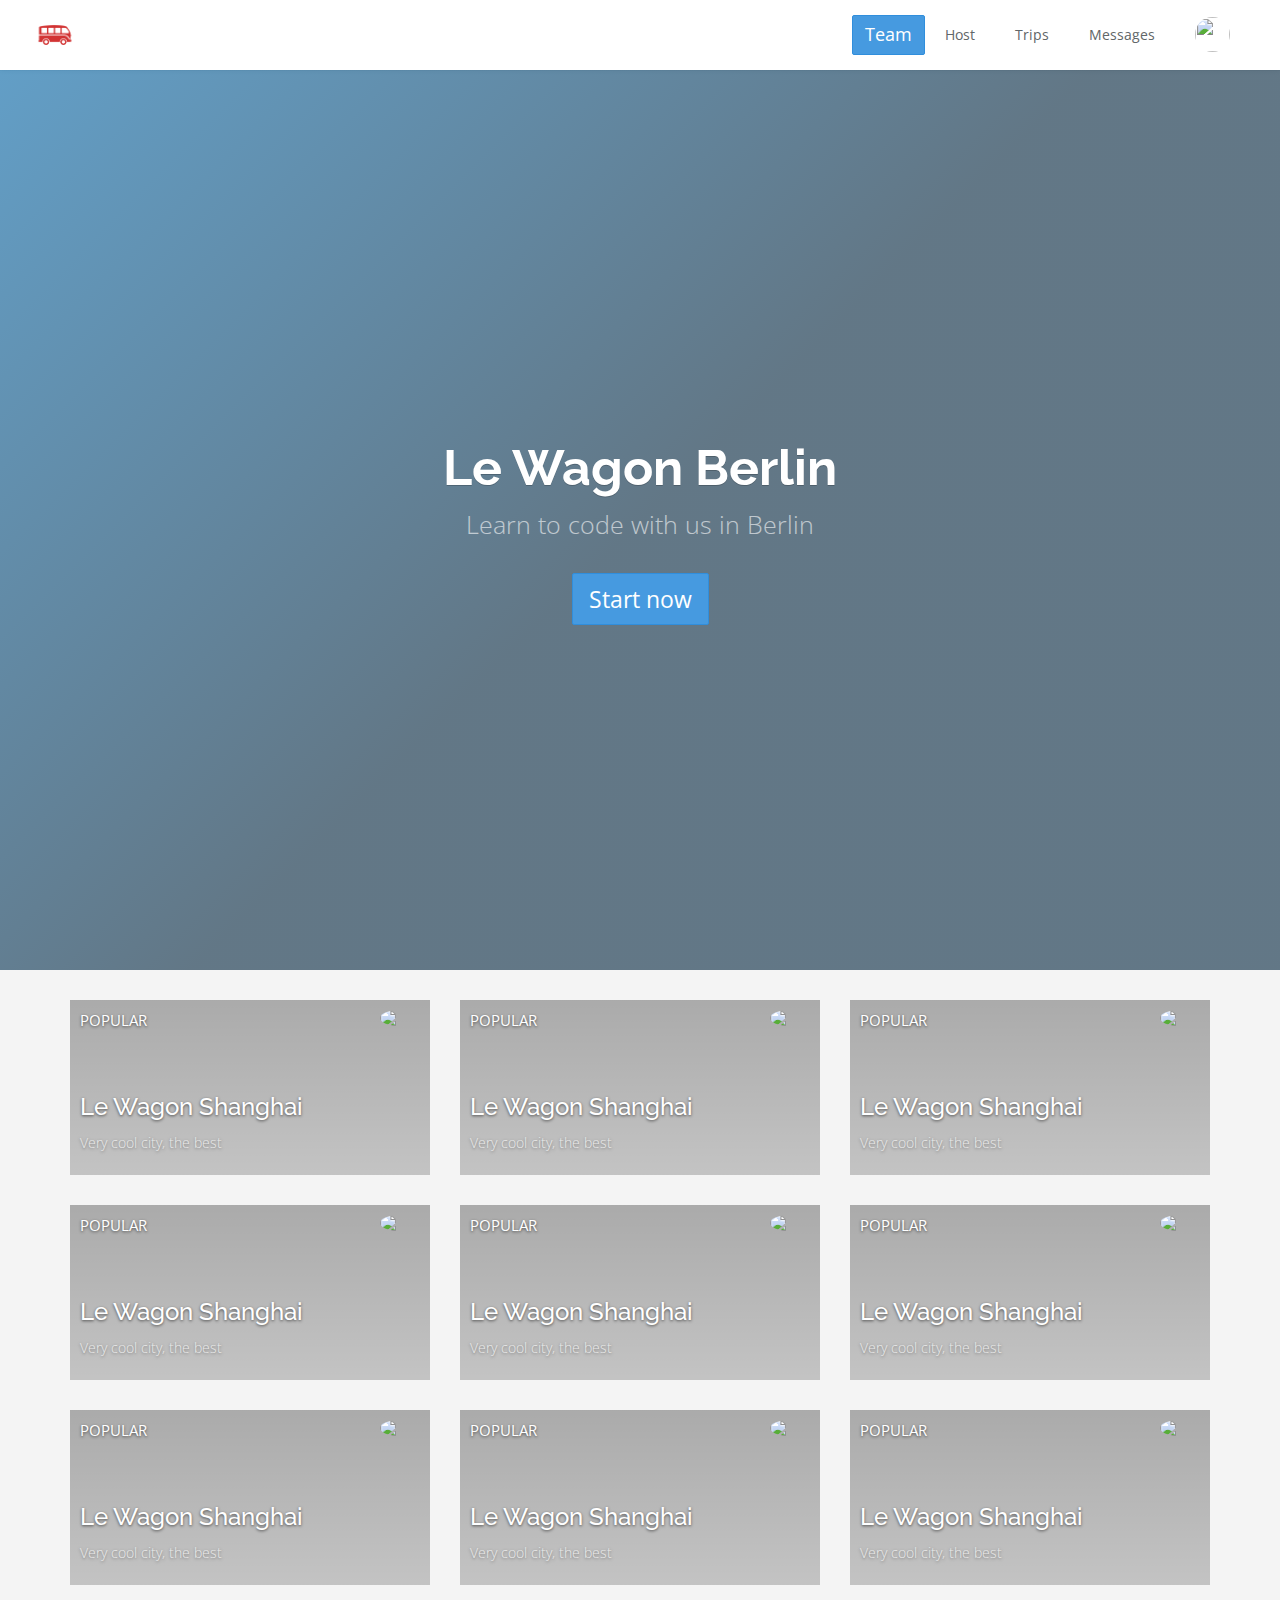
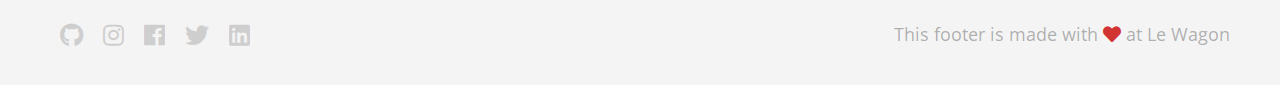
==== commit cf30ad8d: "Automated commit at 2018-10-22 09:48:17 UTC by middleman-deploy 2.0.0-alpha" ====
--- a/index.html
+++ b/index.html
@@ -7,20 +7,183 @@
           content="width=device-width, initial-scale=1, shrink-to-fit=no">
     <!-- Use the title from a page's frontmatter if it has one -->
     <title>Le Wagon - Middleman</title>
-    <link href="stylesheets/application-2da639f4.css" rel="stylesheet" />
+    <link href="stylesheets/application-516c5e20.css" rel="stylesheet" />
     <script src="javascripts/application-93de88c9.js"></script>
     <link href="images/favicon-f15af148.png" rel="icon" type="image/png" />
   </head>
   <body>
-    <div id="home">
-  <div class="home-content">
-    <img src="images/logo-acc9c0ec.png" width="200" alt="Logo" />
-    <p>
-      Middleman is now running!
-    </p>
-    <p class="about">
-      <a href="about.html">More about this template</a>
-    </p>
+    <div class="navbar-wagon">
+  <!-- Logo -->
+  <a href="/" class="navbar-wagon-brand">
+    <img src="images/logo-acc9c0ec.png" alt="Logo" />
+  </a>
+
+  <!-- Right Navigation -->
+  <div class="navbar-wagon-right hidden-xs hidden-sm">
+
+    <a href="team.html" class="btn btn-primary">Team</a>
+    <a href="" class="navbar-wagon-item navbar-wagon-link">Host</a>
+    <a href="" class="navbar-wagon-item navbar-wagon-link">Trips</a>
+    <a href="" class="navbar-wagon-item navbar-wagon-link">Messages</a>
+
+    <!-- Profile picture with dropdown list -->
+    <div class="navbar-wagon-item">
+      <div class="dropdown">
+        <img src="https://kitt.lewagon.com/placeholder/users/ssaunier" class="avatar dropdown-toggle" id="navbar-wagon-menu" data-toggle="dropdown">
+        <ul class="dropdown-menu dropdown-menu-right navbar-wagon-dropdown-menu">
+          <li><a href="#">Profile</a></li>
+          <li><a href="#">Dashboard</a></li>
+          <li><a href="#">Log Out</a></li>
+        </ul>
+      </div>
+    </div>
+  </div>
+
+  <!-- Dropdown appearing on mobile only -->
+  <div class="navbar-wagon-item hidden-md hidden-lg">
+    <div class="dropdown">
+      <i class="fa fa-bars dropdown-toggle" data-toggle="dropdown"></i>
+      <ul class="dropdown-menu dropdown-menu-right navbar-wagon-dropdown-menu">
+        <li><a href="#">Host</a></li>
+        <li><a href="#">Trips</a></li>
+        <li><a href="#">Messagese</a></li>
+      </ul>
+    </div>
+  </div>
+</div>
+
+    <div class="banner" style="background-image: linear-gradient(-225deg, rgba(0,101,168,0.6) 0%, rgba(0,36,61,0.6) 50%), url('https://kitt.lewagon.com/placeholder/cities/berlin');">
+  <div class="banner-content">
+    <h1>Le Wagon Berlin</h1>
+    <p>Learn to code with us in Berlin</p>
+    <a class="btn btn-primary btn-lg">Start now</a>
+  </div>
+</div>
+
+
+<div class="container">
+  <div class="row">
+      <div class="col-xs-12 col-sm-4">
+        <div class="card" style="background-image: linear-gradient(rgba(0,0,0,0.3), rgba(0,0,0,0.2)), url('https://kitt.lewagon.com/placeholder/cities/shanghai');">
+  <div class="card-category">Popular</div>
+  <div class="card-description">
+    <h2>Le Wagon Shanghai</h2>
+    <p>Very cool city, the best</p>
+  </div>
+  <img class="card-user" src="https://kitt.lewagon.com/placeholder/users/tgenaitay">
+  <a class="card-link" href="#" ></a>
+</div>
+
+      </div>
+      <div class="col-xs-12 col-sm-4">
+        <div class="card" style="background-image: linear-gradient(rgba(0,0,0,0.3), rgba(0,0,0,0.2)), url('https://kitt.lewagon.com/placeholder/cities/shanghai');">
+  <div class="card-category">Popular</div>
+  <div class="card-description">
+    <h2>Le Wagon Shanghai</h2>
+    <p>Very cool city, the best</p>
+  </div>
+  <img class="card-user" src="https://kitt.lewagon.com/placeholder/users/tgenaitay">
+  <a class="card-link" href="#" ></a>
+</div>
+
+      </div>
+      <div class="col-xs-12 col-sm-4">
+        <div class="card" style="background-image: linear-gradient(rgba(0,0,0,0.3), rgba(0,0,0,0.2)), url('https://kitt.lewagon.com/placeholder/cities/shanghai');">
+  <div class="card-category">Popular</div>
+  <div class="card-description">
+    <h2>Le Wagon Shanghai</h2>
+    <p>Very cool city, the best</p>
+  </div>
+  <img class="card-user" src="https://kitt.lewagon.com/placeholder/users/tgenaitay">
+  <a class="card-link" href="#" ></a>
+</div>
+
+      </div>
+      <div class="col-xs-12 col-sm-4">
+        <div class="card" style="background-image: linear-gradient(rgba(0,0,0,0.3), rgba(0,0,0,0.2)), url('https://kitt.lewagon.com/placeholder/cities/shanghai');">
+  <div class="card-category">Popular</div>
+  <div class="card-description">
+    <h2>Le Wagon Shanghai</h2>
+    <p>Very cool city, the best</p>
+  </div>
+  <img class="card-user" src="https://kitt.lewagon.com/placeholder/users/tgenaitay">
+  <a class="card-link" href="#" ></a>
+</div>
+
+      </div>
+      <div class="col-xs-12 col-sm-4">
+        <div class="card" style="background-image: linear-gradient(rgba(0,0,0,0.3), rgba(0,0,0,0.2)), url('https://kitt.lewagon.com/placeholder/cities/shanghai');">
+  <div class="card-category">Popular</div>
+  <div class="card-description">
+    <h2>Le Wagon Shanghai</h2>
+    <p>Very cool city, the best</p>
+  </div>
+  <img class="card-user" src="https://kitt.lewagon.com/placeholder/users/tgenaitay">
+  <a class="card-link" href="#" ></a>
+</div>
+
+      </div>
+      <div class="col-xs-12 col-sm-4">
+        <div class="card" style="background-image: linear-gradient(rgba(0,0,0,0.3), rgba(0,0,0,0.2)), url('https://kitt.lewagon.com/placeholder/cities/shanghai');">
+  <div class="card-category">Popular</div>
+  <div class="card-description">
+    <h2>Le Wagon Shanghai</h2>
+    <p>Very cool city, the best</p>
+  </div>
+  <img class="card-user" src="https://kitt.lewagon.com/placeholder/users/tgenaitay">
+  <a class="card-link" href="#" ></a>
+</div>
+
+      </div>
+      <div class="col-xs-12 col-sm-4">
+        <div class="card" style="background-image: linear-gradient(rgba(0,0,0,0.3), rgba(0,0,0,0.2)), url('https://kitt.lewagon.com/placeholder/cities/shanghai');">
+  <div class="card-category">Popular</div>
+  <div class="card-description">
+    <h2>Le Wagon Shanghai</h2>
+    <p>Very cool city, the best</p>
+  </div>
+  <img class="card-user" src="https://kitt.lewagon.com/placeholder/users/tgenaitay">
+  <a class="card-link" href="#" ></a>
+</div>
+
+      </div>
+      <div class="col-xs-12 col-sm-4">
+        <div class="card" style="background-image: linear-gradient(rgba(0,0,0,0.3), rgba(0,0,0,0.2)), url('https://kitt.lewagon.com/placeholder/cities/shanghai');">
+  <div class="card-category">Popular</div>
+  <div class="card-description">
+    <h2>Le Wagon Shanghai</h2>
+    <p>Very cool city, the best</p>
+  </div>
+  <img class="card-user" src="https://kitt.lewagon.com/placeholder/users/tgenaitay">
+  <a class="card-link" href="#" ></a>
+</div>
+
+      </div>
+      <div class="col-xs-12 col-sm-4">
+        <div class="card" style="background-image: linear-gradient(rgba(0,0,0,0.3), rgba(0,0,0,0.2)), url('https://kitt.lewagon.com/placeholder/cities/shanghai');">
+  <div class="card-category">Popular</div>
+  <div class="card-description">
+    <h2>Le Wagon Shanghai</h2>
+    <p>Very cool city, the best</p>
+  </div>
+  <img class="card-user" src="https://kitt.lewagon.com/placeholder/users/tgenaitay">
+  <a class="card-link" href="#" ></a>
+</div>
+
+      </div>
+  </div>
+</div>
+
+    <div class="footer">
+  <div class="footer-links">
+    <a href="#"><i class="fab fa-github"></i></a>
+    <a href="#"><i class="fab fa-instagram"></i></a>
+    <a href="#"><i class="fab fa-facebook"></i></a>
+    <a href="#"><i class="fab fa-twitter"></i></a>
+    <a href="#"><i class="fab fa-linkedin"></i></a>
+  </div>
+  <div class="footer-copyright">
+    This footer is made with <i class="fa fa-heart"></i> at Le Wagon
   </div>
 </div>
 
--- a/stylesheets/application-516c5e20.css
+++ b/stylesheets/application-516c5e20.css
@@ -0,0 +1,8 @@
+@import url("https://fonts.googleapis.com/css?family=Open+Sans:400,300,700|Raleway:400,100,300,700,500");/*!
+ * Bootstrap v3.3.7 (http://getbootstrap.com)
+ * Copyright 2011-2016 Twitter, Inc.
+ * Licensed under MIT (https://github.com/twbs/bootstrap/blob/master/LICENSE)
+ *//*! normalize.css v3.0.3 | MIT License | github.com/necolas/normalize.css */html{font-family:sans-serif;-ms-text-size-adjust:100%;-webkit-text-size-adjust:100%}body{margin:0}article,aside,details,figcaption,figure,footer,header,hgroup,main,menu,nav,section,summary{display:block}audio,canvas,progress,video{display:inline-block;vertical-align:baseline}audio:not([controls]){display:none;height:0}[hidden],template{display:none}a{background-color:transparent}a:active,a:hover{outline:0}abbr[title]{border-bottom:1px dotted}b,strong{font-weight:bold}dfn{font-style:italic}h1{font-size:2em;margin:0.67em 0}mark{background:#ff0;color:#000}small{font-size:80%}sub,sup{font-size:75%;line-height:0;position:relative;vertical-align:baseline}sup{top:-0.5em}sub{bottom:-0.25em}img{border:0}svg:not(:root){overflow:hidden}figure{margin:1em 40px}hr{-webkit-box-sizing:content-box;box-sizing:content-box;height:0}pre{overflow:auto}code,kbd,pre,samp{font-family:monospace, monospace;font-size:1em}button,input,optgroup,select,textarea{color:inherit;font:inherit;margin:0}button{overflow:visible}button,select{text-transform:none}button,html input[type="button"],input[type="reset"],input[type="submit"]{-webkit-appearance:button;cursor:pointer}button[disabled],html input[disabled]{cursor:default}button::-moz-focus-inner,input::-moz-focus-inner{border:0;padding:0}input{line-height:normal}input[type="checkbox"],input[type="radio"]{-webkit-box-sizing:border-box;box-sizing:border-box;padding:0}input[type="number"]::-webkit-inner-spin-button,input[type="number"]::-webkit-outer-spin-button{height:auto}input[type="search"]{-webkit-appearance:textfield;-webkit-box-sizing:content-box;box-sizing:content-box}input[type="search"]::-webkit-search-cancel-button,input[type="search"]::-webkit-search-decoration{-webkit-appearance:none}fieldset{border:1px solid #c0c0c0;margin:0 2px;padding:0.35em 0.625em 0.75em}legend{border:0;padding:0}textarea{overflow:auto}optgroup{font-weight:bold}table{border-collapse:collapse;border-spacing:0}td,th{padding:0}/*! Source: https://github.com/h5bp/html5-boilerplate/blob/master/src/css/main.css */@media print{*,*:before,*:after{background:transparent !important;color:#000 !important;-webkit-box-shadow:none !important;box-shadow:none !important;text-shadow:none !important}a,a:visited{text-decoration:underline}a[href]:after{content:" (" attr(href) ")"}abbr[title]:after{content:" (" attr(title) ")"}a[href^="#"]:after,a[href^="javascript:"]:after{content:""}pre,blockquote{border:1px solid #999;page-break-inside:avoid}thead{display:table-header-group}tr,img{page-break-inside:avoid}img{max-width:100% !important}p,h2,h3{orphans:3;widows:3}h2,h3{page-break-after:avoid}.navbar{display:none}.btn>.caret,.dropup>.btn>.caret{border-top-color:#000 !important}.label{border:1px solid #000}.table{border-collapse:collapse !important}.table td,.table th{background-color:#fff !important}.table-bordered th,.table-bordered td{border:1px solid #ddd !important}}@font-face{font-family:'Glyphicons Halflings';src:url("../assets/bootstrap/glyphicons-halflings-regular-86b6f62b.eot");src:url("../assets/bootstrap/glyphicons-halflings-regular-86b6f62b.eot?#iefix") format("embedded-opentype"),url("../assets/bootstrap/glyphicons-halflings-regular-ca35b697.woff2") format("woff2"),url("../assets/bootstrap/glyphicons-halflings-regular-278e49a8.woff") format("woff"),url("../assets/bootstrap/glyphicons-halflings-regular-44bc1850.ttf") format("truetype"),url("../assets/bootstrap/glyphicons-halflings-regular-de51a849.svg#glyphicons_halflingsregular") format("svg")}.glyphicon{position:relative;top:1px;display:inline-block;font-family:'Glyphicons Halflings';font-style:normal;font-weight:normal;line-height:1;-webkit-font-smoothing:antialiased;-moz-osx-font-smoothing:grayscale}.glyphicon-asterisk:before{content:"\002a"}.glyphicon-plus:before{content:"\002b"}.glyphicon-euro:before,.glyphicon-eur:before{content:"\20ac"}.glyphicon-minus:before{content:"\2212"}.glyphicon-cloud:before{content:"\2601"}.glyphicon-envelope:before{content:"\2709"}.glyphicon-pencil:before{content:"\270f"}.glyphicon-glass:before{content:"\e001"}.glyphicon-music:before{content:"\e002"}.glyphicon-search:before{content:"\e003"}.glyphicon-heart:before{content:"\e005"}.glyphicon-star:before{content:"\e006"}.glyphicon-star-empty:before{content:"\e007"}.glyphicon-user:before{content:"\e008"}.glyphicon-film:before{content:"\e009"}.glyphicon-th-large:before{content:"\e010"}.glyphicon-th:before{content:"\e011"}.glyphicon-th-list:before{content:"\e012"}.glyphicon-ok:before{content:"\e013"}.glyphicon-remove:before{content:"\e014"}.glyphicon-zoom-in:before{content:"\e015"}.glyphicon-zoom-out:before{content:"\e016"}.glyphicon-off:before{content:"\e017"}.glyphicon-signal:before{content:"\e018"}.glyphicon-cog:before{content:"\e019"}.glyphicon-trash:before{content:"\e020"}.glyphicon-home:before{content:"\e021"}.glyphicon-file:before{content:"\e022"}.glyphicon-time:before{content:"\e023"}.glyphicon-road:before{content:"\e024"}.glyphicon-download-alt:before{content:"\e025"}.glyphicon-download:before{content:"\e026"}.glyphicon-upload:before{content:"\e027"}.glyphicon-inbox:before{content:"\e028"}.glyphicon-play-circle:before{content:"\e029"}.glyphicon-repeat:before{content:"\e030"}.glyphicon-refresh:before{content:"\e031"}.glyphicon-list-alt:before{content:"\e032"}.glyphicon-lock:before{content:"\e033"}.glyphicon-flag:before{content:"\e034"}.glyphicon-headphones:before{content:"\e035"}.glyphicon-volume-off:before{content:"\e036"}.glyphicon-volume-down:before{content:"\e037"}.glyphicon-volume-up:before{content:"\e038"}.glyphicon-qrcode:before{content:"\e039"}.glyphicon-barcode:before{content:"\e040"}.glyphicon-tag:before{content:"\e041"}.glyphicon-tags:before{content:"\e042"}.glyphicon-book:before{content:"\e043"}.glyphicon-bookmark:before{content:"\e044"}.glyphicon-print:before{content:"\e045"}.glyphicon-camera:before{content:"\e046"}.glyphicon-font:before{content:"\e047"}.glyphicon-bold:before{content:"\e048"}.glyphicon-italic:before{content:"\e049"}.glyphicon-text-height:before{content:"\e050"}.glyphicon-text-width:before{content:"\e051"}.glyphicon-align-left:before{content:"\e052"}.glyphicon-align-center:before{content:"\e053"}.glyphicon-align-right:before{content:"\e054"}.glyphicon-align-justify:before{content:"\e055"}.glyphicon-list:before{content:"\e056"}.glyphicon-indent-left:before{content:"\e057"}.glyphicon-indent-right:before{content:"\e058"}.glyphicon-facetime-video:before{content:"\e059"}.glyphicon-picture:before{content:"\e060"}.glyphicon-map-marker:before{content:"\e062"}.glyphicon-adjust:before{content:"\e063"}.glyphicon-tint:before{content:"\e064"}.glyphicon-edit:before{content:"\e065"}.glyphicon-share:before{content:"\e066"}.glyphicon-check:before{content:"\e067"}.glyphicon-move:before{content:"\e068"}.glyphicon-step-backward:before{content:"\e069"}.glyphicon-fast-backward:before{content:"\e070"}.glyphicon-backward:before{content:"\e071"}.glyphicon-play:before{content:"\e072"}.glyphicon-pause:before{content:"\e073"}.glyphicon-stop:before{content:"\e074"}.glyphicon-forward:before{content:"\e075"}.glyphicon-fast-forward:before{content:"\e076"}.glyphicon-step-forward:before{content:"\e077"}.glyphicon-eject:before{content:"\e078"}.glyphicon-chevron-left:before{content:"\e079"}.glyphicon-chevron-right:before{content:"\e080"}.glyphicon-plus-sign:before{content:"\e081"}.glyphicon-minus-sign:before{content:"\e082"}.glyphicon-remove-sign:before{content:"\e083"}.glyphicon-ok-sign:before{content:"\e084"}.glyphicon-question-sign:before{content:"\e085"}.glyphicon-info-sign:before{content:"\e086"}.glyphicon-screenshot:before{content:"\e087"}.glyphicon-remove-circle:before{content:"\e088"}.glyphicon-ok-circle:before{content:"\e089"}.glyphicon-ban-circle:before{content:"\e090"}.glyphicon-arrow-left:before{content:"\e091"}.glyphicon-arrow-right:before{content:"\e092"}.glyphicon-arrow-up:before{content:"\e093"}.glyphicon-arrow-down:before{content:"\e094"}.glyphicon-share-alt:before{content:"\e095"}.glyphicon-resize-full:before{content:"\e096"}.glyphicon-resize-small:before{content:"\e097"}.glyphicon-exclamation-sign:before{content:"\e101"}.glyphicon-gift:before{content:"\e102"}.glyphicon-leaf:before{content:"\e103"}.glyphicon-fire:before{content:"\e104"}.glyphicon-eye-open:before{content:"\e105"}.glyphicon-eye-close:before{content:"\e106"}.glyphicon-warning-sign:before{content:"\e107"}.glyphicon-plane:before{content:"\e108"}.glyphicon-calendar:before{content:"\e109"}.glyphicon-random:before{content:"\e110"}.glyphicon-comment:before{content:"\e111"}.glyphicon-magnet:before{content:"\e112"}.glyphicon-chevron-up:before{content:"\e113"}.glyphicon-chevron-down:before{content:"\e114"}.glyphicon-retweet:before{content:"\e115"}.glyphicon-shopping-cart:before{content:"\e116"}.glyphicon-folder-close:before{content:"\e117"}.glyphicon-folder-open:before{content:"\e118"}.glyphicon-resize-vertical:before{content:"\e119"}.glyphicon-resize-horizontal:before{content:"\e120"}.glyphicon-hdd:before{content:"\e121"}.glyphicon-bullhorn:before{content:"\e122"}.glyphicon-bell:before{content:"\e123"}.glyphicon-certificate:before{content:"\e124"}.glyphicon-thumbs-up:before{content:"\e125"}.glyphicon-thumbs-down:before{content:"\e126"}.glyphicon-hand-right:before{content:"\e127"}.glyphicon-hand-left:before{content:"\e128"}.glyphicon-hand-up:before{content:"\e129"}.glyphicon-hand-down:before{content:"\e130"}.glyphicon-circle-arrow-right:before{content:"\e131"}.glyphicon-circle-arrow-left:before{content:"\e132"}.glyphicon-circle-arrow-up:before{content:"\e133"}.glyphicon-circle-arrow-down:before{content:"\e134"}.glyphicon-globe:before{content:"\e135"}.glyphicon-wrench:before{content:"\e136"}.glyphicon-tasks:before{content:"\e137"}.glyphicon-filter:before{content:"\e138"}.glyphicon-briefcase:before{content:"\e139"}.glyphicon-fullscreen:before{content:"\e140"}.glyphicon-dashboard:before{content:"\e141"}.glyphicon-paperclip:before{content:"\e142"}.glyphicon-heart-empty:before{content:"\e143"}.glyphicon-link:before{content:"\e144"}.glyphicon-phone:before{content:"\e145"}.glyphicon-pushpin:before{content:"\e146"}.glyphicon-usd:before{content:"\e148"}.glyphicon-gbp:before{content:"\e149"}.glyphicon-sort:before{content:"\e150"}.glyphicon-sort-by-alphabet:before{content:"\e151"}.glyphicon-sort-by-alphabet-alt:before{content:"\e152"}.glyphicon-sort-by-order:before{content:"\e153"}.glyphicon-sort-by-order-alt:before{content:"\e154"}.glyphicon-sort-by-attributes:before{content:"\e155"}.glyphicon-sort-by-attributes-alt:before{content:"\e156"}.glyphicon-unchecked:before{content:"\e157"}.glyphicon-expand:before{content:"\e158"}.glyphicon-collapse-down:before{content:"\e159"}.glyphicon-collapse-up:before{content:"\e160"}.glyphicon-log-in:before{content:"\e161"}.glyphicon-flash:before{content:"\e162"}.glyphicon-log-out:before{content:"\e163"}.glyphicon-new-window:before{content:"\e164"}.glyphicon-record:before{content:"\e165"}.glyphicon-save:before{content:"\e166"}.glyphicon-open:before{content:"\e167"}.glyphicon-saved:before{content:"\e168"}.glyphicon-import:before{content:"\e169"}.glyphicon-export:before{content:"\e170"}.glyphicon-send:before{content:"\e171"}.glyphicon-floppy-disk:before{content:"\e172"}.glyphicon-floppy-saved:before{content:"\e173"}.glyphicon-floppy-remove:before{content:"\e174"}.glyphicon-floppy-save:before{content:"\e175"}.glyphicon-floppy-open:before{content:"\e176"}.glyphicon-credit-card:before{content:"\e177"}.glyphicon-transfer:before{content:"\e178"}.glyphicon-cutlery:before{content:"\e179"}.glyphicon-header:before{content:"\e180"}.glyphicon-compressed:before{content:"\e181"}.glyphicon-earphone:before{content:"\e182"}.glyphicon-phone-alt:before{content:"\e183"}.glyphicon-tower:before{content:"\e184"}.glyphicon-stats:before{content:"\e185"}.glyphicon-sd-video:before{content:"\e186"}.glyphicon-hd-video:before{content:"\e187"}.glyphicon-subtitles:before{content:"\e188"}.glyphicon-sound-stereo:before{content:"\e189"}.glyphicon-sound-dolby:before{content:"\e190"}.glyphicon-sound-5-1:before{content:"\e191"}.glyphicon-sound-6-1:before{content:"\e192"}.glyphicon-sound-7-1:before{content:"\e193"}.glyphicon-copyright-mark:before{content:"\e194"}.glyphicon-registration-mark:before{content:"\e195"}.glyphicon-cloud-download:before{content:"\e197"}.glyphicon-cloud-upload:before{content:"\e198"}.glyphicon-tree-conifer:before{content:"\e199"}.glyphicon-tree-deciduous:before{content:"\e200"}.glyphicon-cd:before{content:"\e201"}.glyphicon-save-file:before{content:"\e202"}.glyphicon-open-file:before{content:"\e203"}.glyphicon-level-up:before{content:"\e204"}.glyphicon-copy:before{content:"\e205"}.glyphicon-paste:before{content:"\e206"}.glyphicon-alert:before{content:"\e209"}.glyphicon-equalizer:before{content:"\e210"}.glyphicon-king:before{content:"\e211"}.glyphicon-queen:before{content:"\e212"}.glyphicon-pawn:before{content:"\e213"}.glyphicon-bishop:before{content:"\e214"}.glyphicon-knight:before{content:"\e215"}.glyphicon-baby-formula:before{content:"\e216"}.glyphicon-tent:before{content:"\26fa"}.glyphicon-blackboard:before{content:"\e218"}.glyphicon-bed:before{content:"\e219"}.glyphicon-apple:before{content:"\f8ff"}.glyphicon-erase:before{content:"\e221"}.glyphicon-hourglass:before{content:"\231b"}.glyphicon-lamp:before{content:"\e223"}.glyphicon-duplicate:before{content:"\e224"}.glyphicon-piggy-bank:before{content:"\e225"}.glyphicon-scissors:before{content:"\e226"}.glyphicon-bitcoin:before{content:"\e227"}.glyphicon-btc:before{content:"\e227"}.glyphicon-xbt:before{content:"\e227"}.glyphicon-yen:before{content:"\00a5"}.glyphicon-jpy:before{content:"\00a5"}.glyphicon-ruble:before{content:"\20bd"}.glyphicon-rub:before{content:"\20bd"}.glyphicon-scale:before{content:"\e230"}.glyphicon-ice-lolly:before{content:"\e231"}.glyphicon-ice-lolly-tasted:before{content:"\e232"}.glyphicon-education:before{content:"\e233"}.glyphicon-option-horizontal:before{content:"\e234"}.glyphicon-option-vertical:before{content:"\e235"}.glyphicon-menu-hamburger:before{content:"\e236"}.glyphicon-modal-window:before{content:"\e237"}.glyphicon-oil:before{content:"\e238"}.glyphicon-grain:before{content:"\e239"}.glyphicon-sunglasses:before{content:"\e240"}.glyphicon-text-size:before{content:"\e241"}.glyphicon-text-color:before{content:"\e242"}.glyphicon-text-background:before{content:"\e243"}.glyphicon-object-align-top:before{content:"\e244"}.glyphicon-object-align-bottom:before{content:"\e245"}.glyphicon-object-align-horizontal:before{content:"\e246"}.glyphicon-object-align-left:before{content:"\e247"}.glyphicon-object-align-vertical:before{content:"\e248"}.glyphicon-object-align-right:before{content:"\e249"}.glyphicon-triangle-right:before{content:"\e250"}.glyphicon-triangle-left:before{content:"\e251"}.glyphicon-triangle-bottom:before{content:"\e252"}.glyphicon-triangle-top:before{content:"\e253"}.glyphicon-console:before{content:"\e254"}.glyphicon-superscript:before{content:"\e255"}.glyphicon-subscript:before{content:"\e256"}.glyphicon-menu-left:before{content:"\e257"}.glyphicon-menu-right:before{content:"\e258"}.glyphicon-menu-down:before{content:"\e259"}.glyphicon-menu-up:before{content:"\e260"}*{-webkit-box-sizing:border-box;box-sizing:border-box}*:before,*:after{-webkit-box-sizing:border-box;box-sizing:border-box}html{font-size:10px;-webkit-tap-highlight-color:transparent}body{font-family:"Open Sans", "Helvetica", "sans-serif";font-size:18px;line-height:1.42857143;color:#333333;background-color:#F4F4F4}input,button,select,textarea{font-family:inherit;font-size:inherit;line-height:inherit}a{color:#469AE0;text-decoration:none}a:hover,a:focus{color:#1f74ba;text-decoration:underline}a:focus{outline:5px auto -webkit-focus-ring-color;outline-offset:-2px}figure{margin:0}img{vertical-align:middle}.img-responsive{display:block;max-width:100%;height:auto}.img-rounded{border-radius:2px}.img-thumbnail{padding:4px;line-height:1.42857143;background-color:#F4F4F4;border:1px solid #ddd;border-radius:2px;-webkit-transition:all 0.2s ease-in-out;transition:all 0.2s ease-in-out;display:inline-block;max-width:100%;height:auto}.img-circle{border-radius:50%}hr{margin-top:25px;margin-bottom:25px;border:0;border-top:1px solid #eeeeee}.sr-only{position:absolute;width:1px;height:1px;margin:-1px;padding:0;overflow:hidden;clip:rect(0, 0, 0, 0);border:0}.sr-only-focusable:active,.sr-only-focusable:focus{position:static;width:auto;height:auto;margin:0;overflow:visible;clip:auto}[role="button"]{cursor:pointer}h1,h2,h3,h4,h5,h6,.h1,.h2,.h3,.h4,.h5,.h6{font-family:"Raleway", "Helvetica", "sans-serif";font-weight:500;line-height:1.1;color:inherit}h1 small,h1 .small,h2 small,h2 .small,h3 small,h3 .small,h4 small,h4 .small,h5 small,h5 .small,h6 small,h6 .small,.h1 small,.h1 .small,.h2 small,.h2 .small,.h3 small,.h3 .small,.h4 small,.h4 .small,.h5 small,.h5 .small,.h6 small,.h6 .small{font-weight:normal;line-height:1;color:#777777}h1,.h1,h2,.h2,h3,.h3{margin-top:25px;margin-bottom:12.5px}h1 small,h1 .small,.h1 small,.h1 .small,h2 small,h2 .small,.h2 small,.h2 .small,h3 small,h3 .small,.h3 small,.h3 .small{font-size:65%}h4,.h4,h5,.h5,h6,.h6{margin-top:12.5px;margin-bottom:12.5px}h4 small,h4 .small,.h4 small,.h4 .small,h5 small,h5 .small,.h5 small,.h5 .small,h6 small,h6 .small,.h6 small,.h6 .small{font-size:75%}h1,.h1{font-size:46px}h2,.h2{font-size:38px}h3,.h3{font-size:31px}h4,.h4{font-size:23px}h5,.h5{font-size:18px}h6,.h6{font-size:16px}p{margin:0 0 12.5px}.lead{margin-bottom:25px;font-size:20px;font-weight:300;line-height:1.4}@media (min-width: 768px){.lead{font-size:27px}}small,.small{font-size:88%}mark,.mark{background-color:#fcf8e3;padding:.2em}.text-left{text-align:left}.text-right{text-align:right}.text-center{text-align:center}.text-justify{text-align:justify}.text-nowrap{white-space:nowrap}.text-lowercase{text-transform:lowercase}.text-uppercase,.initialism{text-transform:uppercase}.text-capitalize{text-transform:capitalize}.text-muted{color:#777777}.text-primary{color:#469AE0}a.text-primary:hover,a.text-primary:focus{color:#2381d0}.text-success{color:#3c763d}a.text-success:hover,a.text-success:focus{color:#2b542c}.text-info{color:#31708f}a.text-info:hover,a.text-info:focus{color:#245269}.text-warning{color:#8a6d3b}a.text-warning:hover,a.text-warning:focus{color:#66512c}.text-danger{color:#a94442}a.text-danger:hover,a.text-danger:focus{color:#843534}.bg-primary{color:#fff}.bg-primary{background-color:#469AE0}a.bg-primary:hover,a.bg-primary:focus{background-color:#2381d0}.bg-success{background-color:#dff0d8}a.bg-success:hover,a.bg-success:focus{background-color:#c1e2b3}.bg-info{background-color:#d9edf7}a.bg-info:hover,a.bg-info:focus{background-color:#afd9ee}.bg-warning{background-color:#fcf8e3}a.bg-warning:hover,a.bg-warning:focus{background-color:#f7ecb5}.bg-danger{background-color:#f2dede}a.bg-danger:hover,a.bg-danger:focus{background-color:#e4b9b9}.page-header{padding-bottom:11.5px;margin:50px 0 25px;border-bottom:1px solid #eeeeee}ul,ol{margin-top:0;margin-bottom:12.5px}ul ul,ul ol,ol ul,ol ol{margin-bottom:0}.list-unstyled{padding-left:0;list-style:none}.list-inline{padding-left:0;list-style:none;margin-left:-5px}.list-inline>li{display:inline-block;padding-left:5px;padding-right:5px}dl{margin-top:0;margin-bottom:25px}dt,dd{line-height:1.42857143}dt{font-weight:bold}dd{margin-left:0}.dl-horizontal dd:before,.dl-horizontal dd:after{content:" ";display:table}.dl-horizontal dd:after{clear:both}@media (min-width: 768px){.dl-horizontal dt{float:left;width:160px;clear:left;text-align:right;overflow:hidden;text-overflow:ellipsis;white-space:nowrap}.dl-horizontal dd{margin-left:180px}}abbr[title],abbr[data-original-title]{cursor:help;border-bottom:1px dotted #777777}.initialism{font-size:90%}blockquote{padding:12.5px 25px;margin:0 0 25px;font-size:22.5px;border-left:5px solid #eeeeee}blockquote p:last-child,blockquote ul:last-child,blockquote ol:last-child{margin-bottom:0}blockquote footer,blockquote small,blockquote .small{display:block;font-size:80%;line-height:1.42857143;color:#777777}blockquote footer:before,blockquote small:before,blockquote .small:before{content:'\2014 \00A0'}.blockquote-reverse,blockquote.pull-right{padding-right:15px;padding-left:0;border-right:5px solid #eeeeee;border-left:0;text-align:right}.blockquote-reverse footer:before,.blockquote-reverse small:before,.blockquote-reverse .small:before,blockquote.pull-right footer:before,blockquote.pull-right small:before,blockquote.pull-right .small:before{content:''}.blockquote-reverse footer:after,.blockquote-reverse small:after,.blockquote-reverse .small:after,blockquote.pull-right footer:after,blockquote.pull-right small:after,blockquote.pull-right .small:after{content:'\00A0 \2014'}address{margin-bottom:25px;font-style:normal;line-height:1.42857143}code,kbd,pre,samp{font-family:Menlo, Monaco, Consolas, "Courier New", monospace}code{padding:2px 4px;font-size:90%;color:#c7254e;background-color:#f9f2f4;border-radius:2px}kbd{padding:2px 4px;font-size:90%;color:#fff;background-color:#333;border-radius:2px;-webkit-box-shadow:inset 0 -1px 0 rgba(0,0,0,0.25);box-shadow:inset 0 -1px 0 rgba(0,0,0,0.25)}kbd kbd{padding:0;font-size:100%;font-weight:bold;-webkit-box-shadow:none;box-shadow:none}pre{display:block;padding:12px;margin:0 0 12.5px;font-size:17px;line-height:1.42857143;word-break:break-all;word-wrap:break-word;color:#333333;background-color:#f5f5f5;border:1px solid #ccc;border-radius:2px}pre code{padding:0;font-size:inherit;color:inherit;white-space:pre-wrap;background-color:transparent;border-radius:0}.pre-scrollable{max-height:340px;overflow-y:scroll}.container{margin-right:auto;margin-left:auto;padding-left:15px;padding-right:15px}.container:before,.container:after{content:" ";display:table}.container:after{clear:both}@media (min-width: 768px){.container{width:750px}}@media (min-width: 992px){.container{width:970px}}@media (min-width: 1200px){.container{width:1170px}}.container-fluid{margin-right:auto;margin-left:auto;padding-left:15px;padding-right:15px}.container-fluid:before,.container-fluid:after{content:" ";display:table}.container-fluid:after{clear:both}.row{margin-left:-15px;margin-right:-15px}.row:before,.row:after{content:" ";display:table}.row:after{clear:both}.col-xs-1,.col-sm-1,.col-md-1,.col-lg-1,.col-xs-2,.col-sm-2,.col-md-2,.col-lg-2,.col-xs-3,.col-sm-3,.col-md-3,.col-lg-3,.col-xs-4,.col-sm-4,.col-md-4,.col-lg-4,.col-xs-5,.col-sm-5,.col-md-5,.col-lg-5,.col-xs-6,.col-sm-6,.col-md-6,.col-lg-6,.col-xs-7,.col-sm-7,.col-md-7,.col-lg-7,.col-xs-8,.col-sm-8,.col-md-8,.col-lg-8,.col-xs-9,.col-sm-9,.col-md-9,.col-lg-9,.col-xs-10,.col-sm-10,.col-md-10,.col-lg-10,.col-xs-11,.col-sm-11,.col-md-11,.col-lg-11,.col-xs-12,.col-sm-12,.col-md-12,.col-lg-12{position:relative;min-height:1px;padding-left:15px;padding-right:15px}.col-xs-1,.col-xs-2,.col-xs-3,.col-xs-4,.col-xs-5,.col-xs-6,.col-xs-7,.col-xs-8,.col-xs-9,.col-xs-10,.col-xs-11,.col-xs-12{float:left}.col-xs-1{width:8.33333333%}.col-xs-2{width:16.66666667%}.col-xs-3{width:25%}.col-xs-4{width:33.33333333%}.col-xs-5{width:41.66666667%}.col-xs-6{width:50%}.col-xs-7{width:58.33333333%}.col-xs-8{width:66.66666667%}.col-xs-9{width:75%}.col-xs-10{width:83.33333333%}.col-xs-11{width:91.66666667%}.col-xs-12{width:100%}.col-xs-pull-0{right:auto}.col-xs-pull-1{right:8.33333333%}.col-xs-pull-2{right:16.66666667%}.col-xs-pull-3{right:25%}.col-xs-pull-4{right:33.33333333%}.col-xs-pull-5{right:41.66666667%}.col-xs-pull-6{right:50%}.col-xs-pull-7{right:58.33333333%}.col-xs-pull-8{right:66.66666667%}.col-xs-pull-9{right:75%}.col-xs-pull-10{right:83.33333333%}.col-xs-pull-11{right:91.66666667%}.col-xs-pull-12{right:100%}.col-xs-push-0{left:auto}.col-xs-push-1{left:8.33333333%}.col-xs-push-2{left:16.66666667%}.col-xs-push-3{left:25%}.col-xs-push-4{left:33.33333333%}.col-xs-push-5{left:41.66666667%}.col-xs-push-6{left:50%}.col-xs-push-7{left:58.33333333%}.col-xs-push-8{left:66.66666667%}.col-xs-push-9{left:75%}.col-xs-push-10{left:83.33333333%}.col-xs-push-11{left:91.66666667%}.col-xs-push-12{left:100%}.col-xs-offset-0{margin-left:0%}.col-xs-offset-1{margin-left:8.33333333%}.col-xs-offset-2{margin-left:16.66666667%}.col-xs-offset-3{margin-left:25%}.col-xs-offset-4{margin-left:33.33333333%}.col-xs-offset-5{margin-left:41.66666667%}.col-xs-offset-6{margin-left:50%}.col-xs-offset-7{margin-left:58.33333333%}.col-xs-offset-8{margin-left:66.66666667%}.col-xs-offset-9{margin-left:75%}.col-xs-offset-10{margin-left:83.33333333%}.col-xs-offset-11{margin-left:91.66666667%}.col-xs-offset-12{margin-left:100%}@media (min-width: 768px){.col-sm-1,.col-sm-2,.col-sm-3,.col-sm-4,.col-sm-5,.col-sm-6,.col-sm-7,.col-sm-8,.col-sm-9,.col-sm-10,.col-sm-11,.col-sm-12{float:left}.col-sm-1{width:8.33333333%}.col-sm-2{width:16.66666667%}.col-sm-3{width:25%}.col-sm-4{width:33.33333333%}.col-sm-5{width:41.66666667%}.col-sm-6{width:50%}.col-sm-7{width:58.33333333%}.col-sm-8{width:66.66666667%}.col-sm-9{width:75%}.col-sm-10{width:83.33333333%}.col-sm-11{width:91.66666667%}.col-sm-12{width:100%}.col-sm-pull-0{right:auto}.col-sm-pull-1{right:8.33333333%}.col-sm-pull-2{right:16.66666667%}.col-sm-pull-3{right:25%}.col-sm-pull-4{right:33.33333333%}.col-sm-pull-5{right:41.66666667%}.col-sm-pull-6{right:50%}.col-sm-pull-7{right:58.33333333%}.col-sm-pull-8{right:66.66666667%}.col-sm-pull-9{right:75%}.col-sm-pull-10{right:83.33333333%}.col-sm-pull-11{right:91.66666667%}.col-sm-pull-12{right:100%}.col-sm-push-0{left:auto}.col-sm-push-1{left:8.33333333%}.col-sm-push-2{left:16.66666667%}.col-sm-push-3{left:25%}.col-sm-push-4{left:33.33333333%}.col-sm-push-5{left:41.66666667%}.col-sm-push-6{left:50%}.col-sm-push-7{left:58.33333333%}.col-sm-push-8{left:66.66666667%}.col-sm-push-9{left:75%}.col-sm-push-10{left:83.33333333%}.col-sm-push-11{left:91.66666667%}.col-sm-push-12{left:100%}.col-sm-offset-0{margin-left:0%}.col-sm-offset-1{margin-left:8.33333333%}.col-sm-offset-2{margin-left:16.66666667%}.col-sm-offset-3{margin-left:25%}.col-sm-offset-4{margin-left:33.33333333%}.col-sm-offset-5{margin-left:41.66666667%}.col-sm-offset-6{margin-left:50%}.col-sm-offset-7{margin-left:58.33333333%}.col-sm-offset-8{margin-left:66.66666667%}.col-sm-offset-9{margin-left:75%}.col-sm-offset-10{margin-left:83.33333333%}.col-sm-offset-11{margin-left:91.66666667%}.col-sm-offset-12{margin-left:100%}}@media (min-width: 992px){.col-md-1,.col-md-2,.col-md-3,.col-md-4,.col-md-5,.col-md-6,.col-md-7,.col-md-8,.col-md-9,.col-md-10,.col-md-11,.col-md-12{float:left}.col-md-1{width:8.33333333%}.col-md-2{width:16.66666667%}.col-md-3{width:25%}.col-md-4{width:33.33333333%}.col-md-5{width:41.66666667%}.col-md-6{width:50%}.col-md-7{width:58.33333333%}.col-md-8{width:66.66666667%}.col-md-9{width:75%}.col-md-10{width:83.33333333%}.col-md-11{width:91.66666667%}.col-md-12{width:100%}.col-md-pull-0{right:auto}.col-md-pull-1{right:8.33333333%}.col-md-pull-2{right:16.66666667%}.col-md-pull-3{right:25%}.col-md-pull-4{right:33.33333333%}.col-md-pull-5{right:41.66666667%}.col-md-pull-6{right:50%}.col-md-pull-7{right:58.33333333%}.col-md-pull-8{right:66.66666667%}.col-md-pull-9{right:75%}.col-md-pull-10{right:83.33333333%}.col-md-pull-11{right:91.66666667%}.col-md-pull-12{right:100%}.col-md-push-0{left:auto}.col-md-push-1{left:8.33333333%}.col-md-push-2{left:16.66666667%}.col-md-push-3{left:25%}.col-md-push-4{left:33.33333333%}.col-md-push-5{left:41.66666667%}.col-md-push-6{left:50%}.col-md-push-7{left:58.33333333%}.col-md-push-8{left:66.66666667%}.col-md-push-9{left:75%}.col-md-push-10{left:83.33333333%}.col-md-push-11{left:91.66666667%}.col-md-push-12{left:100%}.col-md-offset-0{margin-left:0%}.col-md-offset-1{margin-left:8.33333333%}.col-md-offset-2{margin-left:16.66666667%}.col-md-offset-3{margin-left:25%}.col-md-offset-4{margin-left:33.33333333%}.col-md-offset-5{margin-left:41.66666667%}.col-md-offset-6{margin-left:50%}.col-md-offset-7{margin-left:58.33333333%}.col-md-offset-8{margin-left:66.66666667%}.col-md-offset-9{margin-left:75%}.col-md-offset-10{margin-left:83.33333333%}.col-md-offset-11{margin-left:91.66666667%}.col-md-offset-12{margin-left:100%}}@media (min-width: 1200px){.col-lg-1,.col-lg-2,.col-lg-3,.col-lg-4,.col-lg-5,.col-lg-6,.col-lg-7,.col-lg-8,.col-lg-9,.col-lg-10,.col-lg-11,.col-lg-12{float:left}.col-lg-1{width:8.33333333%}.col-lg-2{width:16.66666667%}.col-lg-3{width:25%}.col-lg-4{width:33.33333333%}.col-lg-5{width:41.66666667%}.col-lg-6{width:50%}.col-lg-7{width:58.33333333%}.col-lg-8{width:66.66666667%}.col-lg-9{width:75%}.col-lg-10{width:83.33333333%}.col-lg-11{width:91.66666667%}.col-lg-12{width:100%}.col-lg-pull-0{right:auto}.col-lg-pull-1{right:8.33333333%}.col-lg-pull-2{right:16.66666667%}.col-lg-pull-3{right:25%}.col-lg-pull-4{right:33.33333333%}.col-lg-pull-5{right:41.66666667%}.col-lg-pull-6{right:50%}.col-lg-pull-7{right:58.33333333%}.col-lg-pull-8{right:66.66666667%}.col-lg-pull-9{right:75%}.col-lg-pull-10{right:83.33333333%}.col-lg-pull-11{right:91.66666667%}.col-lg-pull-12{right:100%}.col-lg-push-0{left:auto}.col-lg-push-1{left:8.33333333%}.col-lg-push-2{left:16.66666667%}.col-lg-push-3{left:25%}.col-lg-push-4{left:33.33333333%}.col-lg-push-5{left:41.66666667%}.col-lg-push-6{left:50%}.col-lg-push-7{left:58.33333333%}.col-lg-push-8{left:66.66666667%}.col-lg-push-9{left:75%}.col-lg-push-10{left:83.33333333%}.col-lg-push-11{left:91.66666667%}.col-lg-push-12{left:100%}.col-lg-offset-0{margin-left:0%}.col-lg-offset-1{margin-left:8.33333333%}.col-lg-offset-2{margin-left:16.66666667%}.col-lg-offset-3{margin-left:25%}.col-lg-offset-4{margin-left:33.33333333%}.col-lg-offset-5{margin-left:41.66666667%}.col-lg-offset-6{margin-left:50%}.col-lg-offset-7{margin-left:58.33333333%}.col-lg-offset-8{margin-left:66.66666667%}.col-lg-offset-9{margin-left:75%}.col-lg-offset-10{margin-left:83.33333333%}.col-lg-offset-11{margin-left:91.66666667%}.col-lg-offset-12{margin-left:100%}}table{background-color:transparent}caption{padding-top:8px;padding-bottom:8px;color:#777777;text-align:left}th{text-align:left}.table{width:100%;max-width:100%;margin-bottom:25px}.table>thead>tr>th,.table>thead>tr>td,.table>tbody>tr>th,.table>tbody>tr>td,.table>tfoot>tr>th,.table>tfoot>tr>td{padding:8px;line-height:1.42857143;vertical-align:top;border-top:1px solid #ddd}.table>thead>tr>th{vertical-align:bottom;border-bottom:2px solid #ddd}.table>caption+thead>tr:first-child>th,.table>caption+thead>tr:first-child>td,.table>colgroup+thead>tr:first-child>th,.table>colgroup+thead>tr:first-child>td,.table>thead:first-child>tr:first-child>th,.table>thead:first-child>tr:first-child>td{border-top:0}.table>tbody+tbody{border-top:2px solid #ddd}.table .table{background-color:#F4F4F4}.table-condensed>thead>tr>th,.table-condensed>thead>tr>td,.table-condensed>tbody>tr>th,.table-condensed>tbody>tr>td,.table-condensed>tfoot>tr>th,.table-condensed>tfoot>tr>td{padding:5px}.table-bordered{border:1px solid #ddd}.table-bordered>thead>tr>th,.table-bordered>thead>tr>td,.table-bordered>tbody>tr>th,.table-bordered>tbody>tr>td,.table-bordered>tfoot>tr>th,.table-bordered>tfoot>tr>td{border:1px solid #ddd}.table-bordered>thead>tr>th,.table-bordered>thead>tr>td{border-bottom-width:2px}.table-striped>tbody>tr:nth-of-type(odd){background-color:#f9f9f9}.table-hover>tbody>tr:hover{background-color:#f5f5f5}table col[class*="col-"]{position:static;float:none;display:table-column}table td[class*="col-"],table th[class*="col-"]{position:static;float:none;display:table-cell}.table>thead>tr>td.active,.table>thead>tr>th.active,.table>thead>tr.active>td,.table>thead>tr.active>th,.table>tbody>tr>td.active,.table>tbody>tr>th.active,.table>tbody>tr.active>td,.table>tbody>tr.active>th,.table>tfoot>tr>td.active,.table>tfoot>tr>th.active,.table>tfoot>tr.active>td,.table>tfoot>tr.active>th{background-color:#f5f5f5}.table-hover>tbody>tr>td.active:hover,.table-hover>tbody>tr>th.active:hover,.table-hover>tbody>tr.active:hover>td,.table-hover>tbody>tr:hover>.active,.table-hover>tbody>tr.active:hover>th{background-color:#e8e8e8}.table>thead>tr>td.success,.table>thead>tr>th.success,.table>thead>tr.success>td,.table>thead>tr.success>th,.table>tbody>tr>td.success,.table>tbody>tr>th.success,.table>tbody>tr.success>td,.table>tbody>tr.success>th,.table>tfoot>tr>td.success,.table>tfoot>tr>th.success,.table>tfoot>tr.success>td,.table>tfoot>tr.success>th{background-color:#dff0d8}.table-hover>tbody>tr>td.success:hover,.table-hover>tbody>tr>th.success:hover,.table-hover>tbody>tr.success:hover>td,.table-hover>tbody>tr:hover>.success,.table-hover>tbody>tr.success:hover>th{background-color:#d0e9c6}.table>thead>tr>td.info,.table>thead>tr>th.info,.table>thead>tr.info>td,.table>thead>tr.info>th,.table>tbody>tr>td.info,.table>tbody>tr>th.info,.table>tbody>tr.info>td,.table>tbody>tr.info>th,.table>tfoot>tr>td.info,.table>tfoot>tr>th.info,.table>tfoot>tr.info>td,.table>tfoot>tr.info>th{background-color:#d9edf7}.table-hover>tbody>tr>td.info:hover,.table-hover>tbody>tr>th.info:hover,.table-hover>tbody>tr.info:hover>td,.table-hover>tbody>tr:hover>.info,.table-hover>tbody>tr.info:hover>th{background-color:#c4e3f3}.table>thead>tr>td.warning,.table>thead>tr>th.warning,.table>thead>tr.warning>td,.table>thead>tr.warning>th,.table>tbody>tr>td.warning,.table>tbody>tr>th.warning,.table>tbody>tr.warning>td,.table>tbody>tr.warning>th,.table>tfoot>tr>td.warning,.table>tfoot>tr>th.warning,.table>tfoot>tr.warning>td,.table>tfoot>tr.warning>th{background-color:#fcf8e3}.table-hover>tbody>tr>td.warning:hover,.table-hover>tbody>tr>th.warning:hover,.table-hover>tbody>tr.warning:hover>td,.table-hover>tbody>tr:hover>.warning,.table-hover>tbody>tr.warning:hover>th{background-color:#faf2cc}.table>thead>tr>td.danger,.table>thead>tr>th.danger,.table>thead>tr.danger>td,.table>thead>tr.danger>th,.table>tbody>tr>td.danger,.table>tbody>tr>th.danger,.table>tbody>tr.danger>td,.table>tbody>tr.danger>th,.table>tfoot>tr>td.danger,.table>tfoot>tr>th.danger,.table>tfoot>tr.danger>td,.table>tfoot>tr.danger>th{background-color:#f2dede}.table-hover>tbody>tr>td.danger:hover,.table-hover>tbody>tr>th.danger:hover,.table-hover>tbody>tr.danger:hover>td,.table-hover>tbody>tr:hover>.danger,.table-hover>tbody>tr.danger:hover>th{background-color:#ebcccc}.table-responsive{overflow-x:auto;min-height:0.01%}@media screen and (max-width: 767px){.table-responsive{width:100%;margin-bottom:18.75px;overflow-y:hidden;-ms-overflow-style:-ms-autohiding-scrollbar;border:1px solid #ddd}.table-responsive>.table{margin-bottom:0}.table-responsive>.table>thead>tr>th,.table-responsive>.table>thead>tr>td,.table-responsive>.table>tbody>tr>th,.table-responsive>.table>tbody>tr>td,.table-responsive>.table>tfoot>tr>th,.table-responsive>.table>tfoot>tr>td{white-space:nowrap}.table-responsive>.table-bordered{border:0}.table-responsive>.table-bordered>thead>tr>th:first-child,.table-responsive>.table-bordered>thead>tr>td:first-child,.table-responsive>.table-bordered>tbody>tr>th:first-child,.table-responsive>.table-bordered>tbody>tr>td:first-child,.table-responsive>.table-bordered>tfoot>tr>th:first-child,.table-responsive>.table-bordered>tfoot>tr>td:first-child{border-left:0}.table-responsive>.table-bordered>thead>tr>th:last-child,.table-responsive>.table-bordered>thead>tr>td:last-child,.table-responsive>.table-bordered>tbody>tr>th:last-child,.table-responsive>.table-bordered>tbody>tr>td:last-child,.table-responsive>.table-bordered>tfoot>tr>th:last-child,.table-responsive>.table-bordered>tfoot>tr>td:last-child{border-right:0}.table-responsive>.table-bordered>tbody>tr:last-child>th,.table-responsive>.table-bordered>tbody>tr:last-child>td,.table-responsive>.table-bordered>tfoot>tr:last-child>th,.table-responsive>.table-bordered>tfoot>tr:last-child>td{border-bottom:0}}fieldset{padding:0;margin:0;border:0;min-width:0}legend{display:block;width:100%;padding:0;margin-bottom:25px;font-size:27px;line-height:inherit;color:#333333;border:0;border-bottom:1px solid #e5e5e5}label{display:inline-block;max-width:100%;margin-bottom:5px;font-weight:bold}input[type="search"]{-webkit-box-sizing:border-box;box-sizing:border-box}input[type="radio"],input[type="checkbox"]{margin:4px 0 0;margin-top:1px \9;line-height:normal}input[type="file"]{display:block}input[type="range"]{display:block;width:100%}select[multiple],select[size]{height:auto}input[type="file"]:focus,input[type="radio"]:focus,input[type="checkbox"]:focus{outline:5px auto -webkit-focus-ring-color;outline-offset:-2px}output{display:block;padding-top:7px;font-size:18px;line-height:1.42857143;color:#000000}.form-control{display:block;width:100%;height:39px;padding:6px 12px;font-size:18px;line-height:1.42857143;color:#000000;background-color:#fff;background-image:none;border:1px solid #ccc;border-radius:2px;-webkit-box-shadow:inset 0 1px 1px rgba(0,0,0,0.075);box-shadow:inset 0 1px 1px rgba(0,0,0,0.075);-webkit-transition:border-color ease-in-out 0.15s, box-shadow ease-in-out 0.15s;-webkit-transition:border-color ease-in-out 0.15s, -webkit-box-shadow ease-in-out 0.15s;transition:border-color ease-in-out 0.15s, -webkit-box-shadow ease-in-out 0.15s;transition:border-color ease-in-out 0.15s, box-shadow ease-in-out 0.15s;transition:border-color ease-in-out 0.15s, box-shadow ease-in-out 0.15s, -webkit-box-shadow ease-in-out 0.15s}.form-control:focus{border-color:#66afe9;outline:0;-webkit-box-shadow:inset 0 1px 1px rgba(0,0,0,0.075),0 0 8px rgba(102,175,233,0.6);box-shadow:inset 0 1px 1px rgba(0,0,0,0.075),0 0 8px rgba(102,175,233,0.6)}.form-control::-moz-placeholder{color:#999;opacity:1}.form-control:-ms-input-placeholder{color:#999}.form-control::-webkit-input-placeholder{color:#999}.form-control::-ms-expand{border:0;background-color:transparent}.form-control[disabled],.form-control[readonly],fieldset[disabled] .form-control{background-color:#eeeeee;opacity:1}.form-control[disabled],fieldset[disabled] .form-control{cursor:not-allowed}textarea.form-control{height:auto}input[type="search"]{-webkit-appearance:none}@media screen and (-webkit-min-device-pixel-ratio: 0){input[type="date"].form-control,input[type="time"].form-control,input[type="datetime-local"].form-control,input[type="month"].form-control{line-height:39px}input[type="date"].input-sm,.input-group-sm>input[type="date"].form-control,.input-group-sm>input[type="date"].input-group-addon,.input-group-sm>.input-group-btn>input[type="date"].btn,.input-group-sm input[type="date"],input[type="time"].input-sm,.input-group-sm>input[type="time"].form-control,.input-group-sm>input[type="time"].input-group-addon,.input-group-sm>.input-group-btn>input[type="time"].btn,.input-group-sm input[type="time"],input[type="datetime-local"].input-sm,.input-group-sm>input[type="datetime-local"].form-control,.input-group-sm>input[type="datetime-local"].input-group-addon,.input-group-sm>.input-group-btn>input[type="datetime-local"].btn,.input-group-sm input[type="datetime-local"],input[type="month"].input-sm,.input-group-sm>input[type="month"].form-control,.input-group-sm>input[type="month"].input-group-addon,.input-group-sm>.input-group-btn>input[type="month"].btn,.input-group-sm input[type="month"]{line-height:36px}input[type="date"].input-lg,.input-group-lg>input[type="date"].form-control,.input-group-lg>input[type="date"].input-group-addon,.input-group-lg>.input-group-btn>input[type="date"].btn,.input-group-lg input[type="date"],input[type="time"].input-lg,.input-group-lg>input[type="time"].form-control,.input-group-lg>input[type="time"].input-group-addon,.input-group-lg>.input-group-btn>input[type="time"].btn,.input-group-lg input[type="time"],input[type="datetime-local"].input-lg,.input-group-lg>input[type="datetime-local"].form-control,.input-group-lg>input[type="datetime-local"].input-group-addon,.input-group-lg>.input-group-btn>input[type="datetime-local"].btn,.input-group-lg input[type="datetime-local"],input[type="month"].input-lg,.input-group-lg>input[type="month"].form-control,.input-group-lg>input[type="month"].input-group-addon,.input-group-lg>.input-group-btn>input[type="month"].btn,.input-group-lg input[type="month"]{line-height:53px}}.form-group{margin-bottom:15px}.radio,.checkbox{position:relative;display:block;margin-top:10px;margin-bottom:10px}.radio label,.checkbox label{min-height:25px;padding-left:20px;margin-bottom:0;font-weight:normal;cursor:pointer}.radio input[type="radio"],.radio-inline input[type="radio"],.checkbox input[type="checkbox"],.checkbox-inline input[type="checkbox"]{position:absolute;margin-left:-20px;margin-top:4px \9}.radio+.radio,.checkbox+.checkbox{margin-top:-5px}.radio-inline,.checkbox-inline{position:relative;display:inline-block;padding-left:20px;margin-bottom:0;vertical-align:middle;font-weight:normal;cursor:pointer}.radio-inline+.radio-inline,.checkbox-inline+.checkbox-inline{margin-top:0;margin-left:10px}input[type="radio"][disabled],input[type="radio"].disabled,fieldset[disabled] input[type="radio"],input[type="checkbox"][disabled],input[type="checkbox"].disabled,fieldset[disabled] input[type="checkbox"]{cursor:not-allowed}.radio-inline.disabled,fieldset[disabled] .radio-inline,.checkbox-inline.disabled,fieldset[disabled] .checkbox-inline{cursor:not-allowed}.radio.disabled label,fieldset[disabled] .radio label,.checkbox.disabled label,fieldset[disabled] .checkbox label{cursor:not-allowed}.form-control-static{padding-top:7px;padding-bottom:7px;margin-bottom:0;min-height:43px}.form-control-static.input-lg,.input-group-lg>.form-control-static.form-control,.input-group-lg>.form-control-static.input-group-addon,.input-group-lg>.input-group-btn>.form-control-static.btn,.form-control-static.input-sm,.input-group-sm>.form-control-static.form-control,.input-group-sm>.form-control-static.input-group-addon,.input-group-sm>.input-group-btn>.form-control-static.btn{padding-left:0;padding-right:0}.input-sm,.input-group-sm>.form-control,.input-group-sm>.input-group-addon,.input-group-sm>.input-group-btn>.btn{height:36px;padding:5px 10px;font-size:16px;line-height:1.5;border-radius:2px}select.input-sm,.input-group-sm>select.form-control,.input-group-sm>select.input-group-addon,.input-group-sm>.input-group-btn>select.btn{height:36px;line-height:36px}textarea.input-sm,.input-group-sm>textarea.form-control,.input-group-sm>textarea.input-group-addon,.input-group-sm>.input-group-btn>textarea.btn,select[multiple].input-sm,.input-group-sm>select[multiple].form-control,.input-group-sm>select[multiple].input-group-addon,.input-group-sm>.input-group-btn>select[multiple].btn{height:auto}.form-group-sm .form-control{height:36px;padding:5px 10px;font-size:16px;line-height:1.5;border-radius:2px}.form-group-sm select.form-control{height:36px;line-height:36px}.form-group-sm textarea.form-control,.form-group-sm select[multiple].form-control{height:auto}.form-group-sm .form-control-static{height:36px;min-height:41px;padding:6px 10px;font-size:16px;line-height:1.5}.input-lg,.input-group-lg>.form-control,.input-group-lg>.input-group-addon,.input-group-lg>.input-group-btn>.btn{height:53px;padding:10px 16px;font-size:23px;line-height:1.3333333;border-radius:2px}select.input-lg,.input-group-lg>select.form-control,.input-group-lg>select.input-group-addon,.input-group-lg>.input-group-btn>select.btn{height:53px;line-height:53px}textarea.input-lg,.input-group-lg>textarea.form-control,.input-group-lg>textarea.input-group-addon,.input-group-lg>.input-group-btn>textarea.btn,select[multiple].input-lg,.input-group-lg>select[multiple].form-control,.input-group-lg>select[multiple].input-group-addon,.input-group-lg>.input-group-btn>select[multiple].btn{height:auto}.form-group-lg .form-control{height:53px;padding:10px 16px;font-size:23px;line-height:1.3333333;border-radius:2px}.form-group-lg select.form-control{height:53px;line-height:53px}.form-group-lg textarea.form-control,.form-group-lg select[multiple].form-control{height:auto}.form-group-lg .form-control-static{height:53px;min-height:48px;padding:11px 16px;font-size:23px;line-height:1.3333333}.has-feedback{position:relative}.has-feedback .form-control{padding-right:48.75px}.form-control-feedback{position:absolute;top:0;right:0;z-index:2;display:block;width:39px;height:39px;line-height:39px;text-align:center;pointer-events:none}.input-lg+.form-control-feedback,.input-group-lg>.form-control+.form-control-feedback,.input-group-lg>.input-group-addon+.form-control-feedback,.input-group-lg>.input-group-btn>.btn+.form-control-feedback,.input-group-lg+.form-control-feedback,.form-group-lg .form-control+.form-control-feedback{width:53px;height:53px;line-height:53px}.input-sm+.form-control-feedback,.input-group-sm>.form-control+.form-control-feedback,.input-group-sm>.input-group-addon+.form-control-feedback,.input-group-sm>.input-group-btn>.btn+.form-control-feedback,.input-group-sm+.form-control-feedback,.form-group-sm .form-control+.form-control-feedback{width:36px;height:36px;line-height:36px}.has-success .help-block,.has-success .control-label,.has-success .radio,.has-success .checkbox,.has-success .radio-inline,.has-success .checkbox-inline,.has-success.radio label,.has-success.checkbox label,.has-success.radio-inline label,.has-success.checkbox-inline label{color:#3c763d}.has-success .form-control{border-color:#3c763d;-webkit-box-shadow:inset 0 1px 1px rgba(0,0,0,0.075);box-shadow:inset 0 1px 1px rgba(0,0,0,0.075)}.has-success .form-control:focus{border-color:#2b542c;-webkit-box-shadow:inset 0 1px 1px rgba(0,0,0,0.075),0 0 6px #67b168;box-shadow:inset 0 1px 1px rgba(0,0,0,0.075),0 0 6px #67b168}.has-success .input-group-addon{color:#3c763d;border-color:#3c763d;background-color:#dff0d8}.has-success .form-control-feedback{color:#3c763d}.has-warning .help-block,.has-warning .control-label,.has-warning .radio,.has-warning .checkbox,.has-warning .radio-inline,.has-warning .checkbox-inline,.has-warning.radio label,.has-warning.checkbox label,.has-warning.radio-inline label,.has-warning.checkbox-inline label{color:#8a6d3b}.has-warning .form-control{border-color:#8a6d3b;-webkit-box-shadow:inset 0 1px 1px rgba(0,0,0,0.075);box-shadow:inset 0 1px 1px rgba(0,0,0,0.075)}.has-warning .form-control:focus{border-color:#66512c;-webkit-box-shadow:inset 0 1px 1px rgba(0,0,0,0.075),0 0 6px #c0a16b;box-shadow:inset 0 1px 1px rgba(0,0,0,0.075),0 0 6px #c0a16b}.has-warning .input-group-addon{color:#8a6d3b;border-color:#8a6d3b;background-color:#fcf8e3}.has-warning .form-control-feedback{color:#8a6d3b}.has-error .help-block,.has-error .control-label,.has-error .radio,.has-error .checkbox,.has-error .radio-inline,.has-error .checkbox-inline,.has-error.radio label,.has-error.checkbox label,.has-error.radio-inline label,.has-error.checkbox-inline label{color:#a94442}.has-error .form-control{border-color:#a94442;-webkit-box-shadow:inset 0 1px 1px rgba(0,0,0,0.075);box-shadow:inset 0 1px 1px rgba(0,0,0,0.075)}.has-error .form-control:focus{border-color:#843534;-webkit-box-shadow:inset 0 1px 1px rgba(0,0,0,0.075),0 0 6px #ce8483;box-shadow:inset 0 1px 1px rgba(0,0,0,0.075),0 0 6px #ce8483}.has-error .input-group-addon{color:#a94442;border-color:#a94442;background-color:#f2dede}.has-error .form-control-feedback{color:#a94442}.has-feedback label ~ .form-control-feedback{top:30px}.has-feedback label.sr-only ~ .form-control-feedback{top:0}.help-block{display:block;margin-top:5px;margin-bottom:10px;color:#737373}@media (min-width: 768px){.form-inline .form-group{display:inline-block;margin-bottom:0;vertical-align:middle}.form-inline .form-control{display:inline-block;width:auto;vertical-align:middle}.form-inline .form-control-static{display:inline-block}.form-inline .input-group{display:inline-table;vertical-align:middle}.form-inline .input-group .input-group-addon,.form-inline .input-group .input-group-btn,.form-inline .input-group .form-control{width:auto}.form-inline .input-group>.form-control{width:100%}.form-inline .control-label{margin-bottom:0;vertical-align:middle}.form-inline .radio,.form-inline .checkbox{display:inline-block;margin-top:0;margin-bottom:0;vertical-align:middle}.form-inline .radio label,.form-inline .checkbox label{padding-left:0}.form-inline .radio input[type="radio"],.form-inline .checkbox input[type="checkbox"]{position:relative;margin-left:0}.form-inline .has-feedback .form-control-feedback{top:0}}.form-horizontal .radio,.form-horizontal .checkbox,.form-horizontal .radio-inline,.form-horizontal .checkbox-inline{margin-top:0;margin-bottom:0;padding-top:7px}.form-horizontal .radio,.form-horizontal .checkbox{min-height:32px}.form-horizontal .form-group{margin-left:-15px;margin-right:-15px}.form-horizontal .form-group:before,.form-horizontal .form-group:after{content:" ";display:table}.form-horizontal .form-group:after{clear:both}@media (min-width: 768px){.form-horizontal .control-label{text-align:right;margin-bottom:0;padding-top:7px}}.form-horizontal .has-feedback .form-control-feedback{right:15px}@media (min-width: 768px){.form-horizontal .form-group-lg .control-label{padding-top:11px;font-size:23px}}@media (min-width: 768px){.form-horizontal .form-group-sm .control-label{padding-top:6px;font-size:16px}}.btn{display:inline-block;margin-bottom:0;font-weight:normal;text-align:center;vertical-align:middle;-ms-touch-action:manipulation;touch-action:manipulation;cursor:pointer;background-image:none;border:1px solid transparent;white-space:nowrap;padding:6px 12px;font-size:18px;line-height:1.42857143;border-radius:2px;-webkit-user-select:none;-moz-user-select:none;-ms-user-select:none;user-select:none}.btn:focus,.btn.focus,.btn:active:focus,.btn:active.focus,.btn.active:focus,.btn.active.focus{outline:5px auto -webkit-focus-ring-color;outline-offset:-2px}.btn:hover,.btn:focus,.btn.focus{color:#333;text-decoration:none}.btn:active,.btn.active{outline:0;background-image:none;-webkit-box-shadow:inset 0 3px 5px rgba(0,0,0,0.125);box-shadow:inset 0 3px 5px rgba(0,0,0,0.125)}.btn.disabled,.btn[disabled],fieldset[disabled] .btn{cursor:not-allowed;opacity:0.65;filter:alpha(opacity=65);-webkit-box-shadow:none;box-shadow:none}a.btn.disabled,fieldset[disabled] a.btn{pointer-events:none}.btn-default{color:#333;background-color:#fff;border-color:#ccc}.btn-default:focus,.btn-default.focus{color:#333;background-color:#e6e6e6;border-color:#8c8c8c}.btn-default:hover{color:#333;background-color:#e6e6e6;border-color:#adadad}.btn-default:active,.btn-default.active,.open>.btn-default.dropdown-toggle{color:#333;background-color:#e6e6e6;border-color:#adadad}.btn-default:active:hover,.btn-default:active:focus,.btn-default:active.focus,.btn-default.active:hover,.btn-default.active:focus,.btn-default.active.focus,.open>.btn-default.dropdown-toggle:hover,.open>.btn-default.dropdown-toggle:focus,.open>.btn-default.dropdown-toggle.focus{color:#333;background-color:#d4d4d4;border-color:#8c8c8c}.btn-default:active,.btn-default.active,.open>.btn-default.dropdown-toggle{background-image:none}.btn-default.disabled:hover,.btn-default.disabled:focus,.btn-default.disabled.focus,.btn-default[disabled]:hover,.btn-default[disabled]:focus,.btn-default[disabled].focus,fieldset[disabled] .btn-default:hover,fieldset[disabled] .btn-default:focus,fieldset[disabled] .btn-default.focus{background-color:#fff;border-color:#ccc}.btn-default .badge{color:#fff;background-color:#333}.btn-primary{color:#fff;background-color:#469AE0;border-color:#308edc}.btn-primary:focus,.btn-primary.focus{color:#fff;background-color:#2381d0;border-color:#144b79}.btn-primary:hover{color:#fff;background-color:#2381d0;border-color:#1e6eb2}.btn-primary:active,.btn-primary.active,.open>.btn-primary.dropdown-toggle{color:#fff;background-color:#2381d0;border-color:#1e6eb2}.btn-primary:active:hover,.btn-primary:active:focus,.btn-primary:active.focus,.btn-primary.active:hover,.btn-primary.active:focus,.btn-primary.active.focus,.open>.btn-primary.dropdown-toggle:hover,.open>.btn-primary.dropdown-toggle:focus,.open>.btn-primary.dropdown-toggle.focus{color:#fff;background-color:#1e6eb2;border-color:#144b79}.btn-primary:active,.btn-primary.active,.open>.btn-primary.dropdown-toggle{background-image:none}.btn-primary.disabled:hover,.btn-primary.disabled:focus,.btn-primary.disabled.focus,.btn-primary[disabled]:hover,.btn-primary[disabled]:focus,.btn-primary[disabled].focus,fieldset[disabled] .btn-primary:hover,fieldset[disabled] .btn-primary:focus,fieldset[disabled] .btn-primary.focus{background-color:#469AE0;border-color:#308edc}.btn-primary .badge{color:#469AE0;background-color:#fff}.btn-success{color:#fff;background-color:#32B796;border-color:#2da386}.btn-success:focus,.btn-success.focus{color:#fff;background-color:#278f75;border-color:#113f34}.btn-success:hover{color:#fff;background-color:#278f75;border-color:#1f735e}.btn-success:active,.btn-success.active,.open>.btn-success.dropdown-toggle{color:#fff;background-color:#278f75;border-color:#1f735e}.btn-success:active:hover,.btn-success:active:focus,.btn-success:active.focus,.btn-success.active:hover,.btn-success.active:focus,.btn-success.active.focus,.open>.btn-success.dropdown-toggle:hover,.open>.btn-success.dropdown-toggle:focus,.open>.btn-success.dropdown-toggle.focus{color:#fff;background-color:#1f735e;border-color:#113f34}.btn-success:active,.btn-success.active,.open>.btn-success.dropdown-toggle{background-image:none}.btn-success.disabled:hover,.btn-success.disabled:focus,.btn-success.disabled.focus,.btn-success[disabled]:hover,.btn-success[disabled]:focus,.btn-success[disabled].focus,fieldset[disabled] .btn-success:hover,fieldset[disabled] .btn-success:focus,fieldset[disabled] .btn-success.focus{background-color:#32B796;border-color:#2da386}.btn-success .badge{color:#32B796;background-color:#fff}.btn-info{color:#fff;background-color:#FDB631;border-color:#fdad18}.btn-info:focus,.btn-info.focus{color:#fff;background-color:#f9a302;border-color:#946101}.btn-info:hover{color:#fff;background-color:#f9a302;border-color:#d58c02}.btn-info:active,.btn-info.active,.open>.btn-info.dropdown-toggle{color:#fff;background-color:#f9a302;border-color:#d58c02}.btn-info:active:hover,.btn-info:active:focus,.btn-info:active.focus,.btn-info.active:hover,.btn-info.active:focus,.btn-info.active.focus,.open>.btn-info.dropdown-toggle:hover,.open>.btn-info.dropdown-toggle:focus,.open>.btn-info.dropdown-toggle.focus{color:#fff;background-color:#d58c02;border-color:#946101}.btn-info:active,.btn-info.active,.open>.btn-info.dropdown-toggle{background-image:none}.btn-info.disabled:hover,.btn-info.disabled:focus,.btn-info.disabled.focus,.btn-info[disabled]:hover,.btn-info[disabled]:focus,.btn-info[disabled].focus,fieldset[disabled] .btn-info:hover,fieldset[disabled] .btn-info:focus,fieldset[disabled] .btn-info.focus{background-color:#FDB631;border-color:#fdad18}.btn-info .badge{color:#FDB631;background-color:#fff}.btn-warning{color:#fff;background-color:#E67E22;border-color:#d67118}.btn-warning:focus,.btn-warning.focus{color:#fff;background-color:#bf6516;border-color:#64350b}.btn-warning:hover{color:#fff;background-color:#bf6516;border-color:#9f5412}.btn-warning:active,.btn-warning.active,.open>.btn-warning.dropdown-toggle{color:#fff;background-color:#bf6516;border-color:#9f5412}.btn-warning:active:hover,.btn-warning:active:focus,.btn-warning:active.focus,.btn-warning.active:hover,.btn-warning.active:focus,.btn-warning.active.focus,.open>.btn-warning.dropdown-toggle:hover,.open>.btn-warning.dropdown-toggle:focus,.open>.btn-warning.dropdown-toggle.focus{color:#fff;background-color:#9f5412;border-color:#64350b}.btn-warning:active,.btn-warning.active,.open>.btn-warning.dropdown-toggle{background-image:none}.btn-warning.disabled:hover,.btn-warning.disabled:focus,.btn-warning.disabled.focus,.btn-warning[disabled]:hover,.btn-warning[disabled]:focus,.btn-warning[disabled].focus,fieldset[disabled] .btn-warning:hover,fieldset[disabled] .btn-warning:focus,fieldset[disabled] .btn-warning.focus{background-color:#E67E22;border-color:#d67118}.btn-warning .badge{color:#E67E22;background-color:#fff}.btn-danger{color:#fff;background-color:#EE5F5B;border-color:#ec4844}.btn-danger:focus,.btn-danger.focus{color:#fff;background-color:#e9322d;border-color:#9f1411}.btn-danger:hover{color:#fff;background-color:#e9322d;border-color:#dc1c17}.btn-danger:active,.btn-danger.active,.open>.btn-danger.dropdown-toggle{color:#fff;background-color:#e9322d;border-color:#dc1c17}.btn-danger:active:hover,.btn-danger:active:focus,.btn-danger:active.focus,.btn-danger.active:hover,.btn-danger.active:focus,.btn-danger.active.focus,.open>.btn-danger.dropdown-toggle:hover,.open>.btn-danger.dropdown-toggle:focus,.open>.btn-danger.dropdown-toggle.focus{color:#fff;background-color:#dc1c17;border-color:#9f1411}.btn-danger:active,.btn-danger.active,.open>.btn-danger.dropdown-toggle{background-image:none}.btn-danger.disabled:hover,.btn-danger.disabled:focus,.btn-danger.disabled.focus,.btn-danger[disabled]:hover,.btn-danger[disabled]:focus,.btn-danger[disabled].focus,fieldset[disabled] .btn-danger:hover,fieldset[disabled] .btn-danger:focus,fieldset[disabled] .btn-danger.focus{background-color:#EE5F5B;border-color:#ec4844}.btn-danger .badge{color:#EE5F5B;background-color:#fff}.btn-link{color:#469AE0;font-weight:normal;border-radius:0}.btn-link,.btn-link:active,.btn-link.active,.btn-link[disabled],fieldset[disabled] .btn-link{background-color:transparent;-webkit-box-shadow:none;box-shadow:none}.btn-link,.btn-link:hover,.btn-link:focus,.btn-link:active{border-color:transparent}.btn-link:hover,.btn-link:focus{color:#1f74ba;text-decoration:underline;background-color:transparent}.btn-link[disabled]:hover,.btn-link[disabled]:focus,fieldset[disabled] .btn-link:hover,fieldset[disabled] .btn-link:focus{color:#777777;text-decoration:none}.btn-lg,.btn-group-lg>.btn{padding:10px 16px;font-size:23px;line-height:1.3333333;border-radius:2px}.btn-sm,.btn-group-sm>.btn{padding:5px 10px;font-size:16px;line-height:1.5;border-radius:2px}.btn-xs,.btn-group-xs>.btn{padding:1px 5px;font-size:16px;line-height:1.5;border-radius:2px}.btn-block{display:block;width:100%}.btn-block+.btn-block{margin-top:5px}input[type="submit"].btn-block,input[type="reset"].btn-block,input[type="button"].btn-block{width:100%}.fade{opacity:0;-webkit-transition:opacity 0.15s linear;transition:opacity 0.15s linear}.fade.in{opacity:1}.collapse{display:none}.collapse.in{display:block}tr.collapse.in{display:table-row}tbody.collapse.in{display:table-row-group}.collapsing{position:relative;height:0;overflow:hidden;-webkit-transition-property:height, visibility;transition-property:height, visibility;-webkit-transition-duration:0.35s;transition-duration:0.35s;-webkit-transition-timing-function:ease;transition-timing-function:ease}.caret{display:inline-block;width:0;height:0;margin-left:2px;vertical-align:middle;border-top:4px dashed;border-top:4px solid \9;border-right:4px solid transparent;border-left:4px solid transparent}.dropup,.dropdown{position:relative}.dropdown-toggle:focus{outline:0}.dropdown-menu{position:absolute;top:100%;left:0;z-index:1000;display:none;float:left;min-width:160px;padding:5px 0;margin:2px 0 0;list-style:none;font-size:18px;text-align:left;background-color:#fff;border:1px solid #ccc;border:1px solid rgba(0,0,0,0.15);border-radius:2px;-webkit-box-shadow:0 6px 12px rgba(0,0,0,0.175);box-shadow:0 6px 12px rgba(0,0,0,0.175);background-clip:padding-box}.dropdown-menu.pull-right{right:0;left:auto}.dropdown-menu .divider{height:1px;margin:11.5px 0;overflow:hidden;background-color:#e5e5e5}.dropdown-menu>li>a{display:block;padding:3px 20px;clear:both;font-weight:normal;line-height:1.42857143;color:#333333;white-space:nowrap}.dropdown-menu>li>a:hover,.dropdown-menu>li>a:focus{text-decoration:none;color:#262626;background-color:#f5f5f5}.dropdown-menu>.active>a,.dropdown-menu>.active>a:hover,.dropdown-menu>.active>a:focus{color:#fff;text-decoration:none;outline:0;background-color:#469AE0}.dropdown-menu>.disabled>a,.dropdown-menu>.disabled>a:hover,.dropdown-menu>.disabled>a:focus{color:#777777}.dropdown-menu>.disabled>a:hover,.dropdown-menu>.disabled>a:focus{text-decoration:none;background-color:transparent;background-image:none;filter:progid:DXImageTransform.Microsoft.gradient(enabled = false);cursor:not-allowed}.open>.dropdown-menu{display:block}.open>a{outline:0}.dropdown-menu-right{left:auto;right:0}.dropdown-menu-left{left:0;right:auto}.dropdown-header{display:block;padding:3px 20px;font-size:16px;line-height:1.42857143;color:#777777;white-space:nowrap}.dropdown-backdrop{position:fixed;left:0;right:0;bottom:0;top:0;z-index:990}.pull-right>.dropdown-menu{right:0;left:auto}.dropup .caret,.navbar-fixed-bottom .dropdown .caret{border-top:0;border-bottom:4px dashed;border-bottom:4px solid \9;content:""}.dropup .dropdown-menu,.navbar-fixed-bottom .dropdown .dropdown-menu{top:auto;bottom:100%;margin-bottom:2px}@media (min-width: 768px){.navbar-right .dropdown-menu{right:0;left:auto}.navbar-right .dropdown-menu-left{left:0;right:auto}}.btn-group,.btn-group-vertical{position:relative;display:inline-block;vertical-align:middle}.btn-group>.btn,.btn-group-vertical>.btn{position:relative;float:left}.btn-group>.btn:hover,.btn-group>.btn:focus,.btn-group>.btn:active,.btn-group>.btn.active,.btn-group-vertical>.btn:hover,.btn-group-vertical>.btn:focus,.btn-group-vertical>.btn:active,.btn-group-vertical>.btn.active{z-index:2}.btn-group .btn+.btn,.btn-group .btn+.btn-group,.btn-group .btn-group+.btn,.btn-group .btn-group+.btn-group{margin-left:-1px}.btn-toolbar{margin-left:-5px}.btn-toolbar:before,.btn-toolbar:after{content:" ";display:table}.btn-toolbar:after{clear:both}.btn-toolbar .btn,.btn-toolbar .btn-group,.btn-toolbar .input-group{float:left}.btn-toolbar>.btn,.btn-toolbar>.btn-group,.btn-toolbar>.input-group{margin-left:5px}.btn-group>.btn:not(:first-child):not(:last-child):not(.dropdown-toggle){border-radius:0}.btn-group>.btn:first-child{margin-left:0}.btn-group>.btn:first-child:not(:last-child):not(.dropdown-toggle){border-bottom-right-radius:0;border-top-right-radius:0}.btn-group>.btn:last-child:not(:first-child),.btn-group>.dropdown-toggle:not(:first-child){border-bottom-left-radius:0;border-top-left-radius:0}.btn-group>.btn-group{float:left}.btn-group>.btn-group:not(:first-child):not(:last-child)>.btn{border-radius:0}.btn-group>.btn-group:first-child:not(:last-child)>.btn:last-child,.btn-group>.btn-group:first-child:not(:last-child)>.dropdown-toggle{border-bottom-right-radius:0;border-top-right-radius:0}.btn-group>.btn-group:last-child:not(:first-child)>.btn:first-child{border-bottom-left-radius:0;border-top-left-radius:0}.btn-group .dropdown-toggle:active,.btn-group.open .dropdown-toggle{outline:0}.btn-group>.btn+.dropdown-toggle{padding-left:8px;padding-right:8px}.btn-group>.btn-lg+.dropdown-toggle,.btn-group-lg.btn-group>.btn+.dropdown-toggle{padding-left:12px;padding-right:12px}.btn-group.open .dropdown-toggle{-webkit-box-shadow:inset 0 3px 5px rgba(0,0,0,0.125);box-shadow:inset 0 3px 5px rgba(0,0,0,0.125)}.btn-group.open .dropdown-toggle.btn-link{-webkit-box-shadow:none;box-shadow:none}.btn .caret{margin-left:0}.btn-lg .caret,.btn-group-lg>.btn .caret{border-width:5px 5px 0;border-bottom-width:0}.dropup .btn-lg .caret,.dropup .btn-group-lg>.btn .caret{border-width:0 5px 5px}.btn-group-vertical>.btn,.btn-group-vertical>.btn-group,.btn-group-vertical>.btn-group>.btn{display:block;float:none;width:100%;max-width:100%}.btn-group-vertical>.btn-group:before,.btn-group-vertical>.btn-group:after{content:" ";display:table}.btn-group-vertical>.btn-group:after{clear:both}.btn-group-vertical>.btn-group>.btn{float:none}.btn-group-vertical>.btn+.btn,.btn-group-vertical>.btn+.btn-group,.btn-group-vertical>.btn-group+.btn,.btn-group-vertical>.btn-group+.btn-group{margin-top:-1px;margin-left:0}.btn-group-vertical>.btn:not(:first-child):not(:last-child){border-radius:0}.btn-group-vertical>.btn:first-child:not(:last-child){border-top-right-radius:2px;border-top-left-radius:2px;border-bottom-right-radius:0;border-bottom-left-radius:0}.btn-group-vertical>.btn:last-child:not(:first-child){border-top-right-radius:0;border-top-left-radius:0;border-bottom-right-radius:2px;border-bottom-left-radius:2px}.btn-group-vertical>.btn-group:not(:first-child):not(:last-child)>.btn{border-radius:0}.btn-group-vertical>.btn-group:first-child:not(:last-child)>.btn:last-child,.btn-group-vertical>.btn-group:first-child:not(:last-child)>.dropdown-toggle{border-bottom-right-radius:0;border-bottom-left-radius:0}.btn-group-vertical>.btn-group:last-child:not(:first-child)>.btn:first-child{border-top-right-radius:0;border-top-left-radius:0}.btn-group-justified{display:table;width:100%;table-layout:fixed;border-collapse:separate}.btn-group-justified>.btn,.btn-group-justified>.btn-group{float:none;display:table-cell;width:1%}.btn-group-justified>.btn-group .btn{width:100%}.btn-group-justified>.btn-group .dropdown-menu{left:auto}[data-toggle="buttons"]>.btn input[type="radio"],[data-toggle="buttons"]>.btn input[type="checkbox"],[data-toggle="buttons"]>.btn-group>.btn input[type="radio"],[data-toggle="buttons"]>.btn-group>.btn input[type="checkbox"]{position:absolute;clip:rect(0, 0, 0, 0);pointer-events:none}.input-group{position:relative;display:table;border-collapse:separate}.input-group[class*="col-"]{float:none;padding-left:0;padding-right:0}.input-group .form-control{position:relative;z-index:2;float:left;width:100%;margin-bottom:0}.input-group .form-control:focus{z-index:3}.input-group-addon,.input-group-btn,.input-group .form-control{display:table-cell}.input-group-addon:not(:first-child):not(:last-child),.input-group-btn:not(:first-child):not(:last-child),.input-group .form-control:not(:first-child):not(:last-child){border-radius:0}.input-group-addon,.input-group-btn{width:1%;white-space:nowrap;vertical-align:middle}.input-group-addon{padding:6px 12px;font-size:18px;font-weight:normal;line-height:1;color:#000000;text-align:center;background-color:#eeeeee;border:1px solid #ccc;border-radius:2px}.input-group-addon.input-sm,.input-group-sm>.input-group-addon,.input-group-sm>.input-group-btn>.input-group-addon.btn{padding:5px 10px;font-size:16px;border-radius:2px}.input-group-addon.input-lg,.input-group-lg>.input-group-addon,.input-group-lg>.input-group-btn>.input-group-addon.btn{padding:10px 16px;font-size:23px;border-radius:2px}.input-group-addon input[type="radio"],.input-group-addon input[type="checkbox"]{margin-top:0}.input-group .form-control:first-child,.input-group-addon:first-child,.input-group-btn:first-child>.btn,.input-group-btn:first-child>.btn-group>.btn,.input-group-btn:first-child>.dropdown-toggle,.input-group-btn:last-child>.btn:not(:last-child):not(.dropdown-toggle),.input-group-btn:last-child>.btn-group:not(:last-child)>.btn{border-bottom-right-radius:0;border-top-right-radius:0}.input-group-addon:first-child{border-right:0}.input-group .form-control:last-child,.input-group-addon:last-child,.input-group-btn:last-child>.btn,.input-group-btn:last-child>.btn-group>.btn,.input-group-btn:last-child>.dropdown-toggle,.input-group-btn:first-child>.btn:not(:first-child),.input-group-btn:first-child>.btn-group:not(:first-child)>.btn{border-bottom-left-radius:0;border-top-left-radius:0}.input-group-addon:last-child{border-left:0}.input-group-btn{position:relative;font-size:0;white-space:nowrap}.input-group-btn>.btn{position:relative}.input-group-btn>.btn+.btn{margin-left:-1px}.input-group-btn>.btn:hover,.input-group-btn>.btn:focus,.input-group-btn>.btn:active{z-index:2}.input-group-btn:first-child>.btn,.input-group-btn:first-child>.btn-group{margin-right:-1px}.input-group-btn:last-child>.btn,.input-group-btn:last-child>.btn-group{z-index:2;margin-left:-1px}.nav{margin-bottom:0;padding-left:0;list-style:none}.nav:before,.nav:after{content:" ";display:table}.nav:after{clear:both}.nav>li{position:relative;display:block}.nav>li>a{position:relative;display:block;padding:10px 15px}.nav>li>a:hover,.nav>li>a:focus{text-decoration:none;background-color:#eeeeee}.nav>li.disabled>a{color:#777777}.nav>li.disabled>a:hover,.nav>li.disabled>a:focus{color:#777777;text-decoration:none;background-color:transparent;cursor:not-allowed}.nav .open>a,.nav .open>a:hover,.nav .open>a:focus{background-color:#eeeeee;border-color:#469AE0}.nav .nav-divider{height:1px;margin:11.5px 0;overflow:hidden;background-color:#e5e5e5}.nav>li>a>img{max-width:none}.nav-tabs{border-bottom:1px solid #ddd}.nav-tabs>li{float:left;margin-bottom:-1px}.nav-tabs>li>a{margin-right:2px;line-height:1.42857143;border:1px solid transparent;border-radius:2px 2px 0 0}.nav-tabs>li>a:hover{border-color:#eeeeee #eeeeee #ddd}.nav-tabs>li.active>a,.nav-tabs>li.active>a:hover,.nav-tabs>li.active>a:focus{color:#000000;background-color:#F4F4F4;border:1px solid #ddd;border-bottom-color:transparent;cursor:default}.nav-pills>li{float:left}.nav-pills>li>a{border-radius:2px}.nav-pills>li+li{margin-left:2px}.nav-pills>li.active>a,.nav-pills>li.active>a:hover,.nav-pills>li.active>a:focus{color:#fff;background-color:#469AE0}.nav-stacked>li{float:none}.nav-stacked>li+li{margin-top:2px;margin-left:0}.nav-justified,.nav-tabs.nav-justified{width:100%}.nav-justified>li,.nav-tabs.nav-justified>li{float:none}.nav-justified>li>a,.nav-tabs.nav-justified>li>a{text-align:center;margin-bottom:5px}.nav-justified>.dropdown .dropdown-menu{top:auto;left:auto}@media (min-width: 768px){.nav-justified>li,.nav-tabs.nav-justified>li{display:table-cell;width:1%}.nav-justified>li>a,.nav-tabs.nav-justified>li>a{margin-bottom:0}}.nav-tabs-justified,.nav-tabs.nav-justified{border-bottom:0}.nav-tabs-justified>li>a,.nav-tabs.nav-justified>li>a{margin-right:0;border-radius:2px}.nav-tabs-justified>.active>a,.nav-tabs.nav-justified>.active>a,.nav-tabs-justified>.active>a:hover,.nav-tabs.nav-justified>.active>a:hover,.nav-tabs-justified>.active>a:focus,.nav-tabs.nav-justified>.active>a:focus{border:1px solid #ddd}@media (min-width: 768px){.nav-tabs-justified>li>a,.nav-tabs.nav-justified>li>a{border-bottom:1px solid #ddd;border-radius:2px 2px 0 0}.nav-tabs-justified>.active>a,.nav-tabs.nav-justified>.active>a,.nav-tabs-justified>.active>a:hover,.nav-tabs.nav-justified>.active>a:hover,.nav-tabs-justified>.active>a:focus,.nav-tabs.nav-justified>.active>a:focus{border-bottom-color:#F4F4F4}}.tab-content>.tab-pane{display:none}.tab-content>.active{display:block}.nav-tabs .dropdown-menu{margin-top:-1px;border-top-right-radius:0;border-top-left-radius:0}.navbar{position:relative;min-height:50px;margin-bottom:25px;border:1px solid transparent}.navbar:before,.navbar:after{content:" ";display:table}.navbar:after{clear:both}@media (min-width: 768px){.navbar{border-radius:2px}}.navbar-header:before,.navbar-header:after{content:" ";display:table}.navbar-header:after{clear:both}@media (min-width: 768px){.navbar-header{float:left}}.navbar-collapse{overflow-x:visible;padding-right:15px;padding-left:15px;border-top:1px solid transparent;-webkit-box-shadow:inset 0 1px 0 rgba(255,255,255,0.1);box-shadow:inset 0 1px 0 rgba(255,255,255,0.1);-webkit-overflow-scrolling:touch}.navbar-collapse:before,.navbar-collapse:after{content:" ";display:table}.navbar-collapse:after{clear:both}.navbar-collapse.in{overflow-y:auto}@media (min-width: 768px){.navbar-collapse{width:auto;border-top:0;-webkit-box-shadow:none;box-shadow:none}.navbar-collapse.collapse{display:block !important;height:auto !important;padding-bottom:0;overflow:visible !important}.navbar-collapse.in{overflow-y:visible}.navbar-fixed-top .navbar-collapse,.navbar-static-top .navbar-collapse,.navbar-fixed-bottom .navbar-collapse{padding-left:0;padding-right:0}}.navbar-fixed-top .navbar-collapse,.navbar-fixed-bottom .navbar-collapse{max-height:340px}@media (max-device-width: 480px) and (orientation: landscape){.navbar-fixed-top .navbar-collapse,.navbar-fixed-bottom .navbar-collapse{max-height:200px}}.container>.navbar-header,.container>.navbar-collapse,.container-fluid>.navbar-header,.container-fluid>.navbar-collapse{margin-right:-15px;margin-left:-15px}@media (min-width: 768px){.container>.navbar-header,.container>.navbar-collapse,.container-fluid>.navbar-header,.container-fluid>.navbar-collapse{margin-right:0;margin-left:0}}.navbar-static-top{z-index:1000;border-width:0 0 1px}@media (min-width: 768px){.navbar-static-top{border-radius:0}}.navbar-fixed-top,.navbar-fixed-bottom{position:fixed;right:0;left:0;z-index:1030}@media (min-width: 768px){.navbar-fixed-top,.navbar-fixed-bottom{border-radius:0}}.navbar-fixed-top{top:0;border-width:0 0 1px}.navbar-fixed-bottom{bottom:0;margin-bottom:0;border-width:1px 0 0}.navbar-brand{float:left;padding:12.5px 15px;font-size:23px;line-height:25px;height:50px}.navbar-brand:hover,.navbar-brand:focus{text-decoration:none}.navbar-brand>img{display:block}@media (min-width: 768px){.navbar>.container .navbar-brand,.navbar>.container-fluid .navbar-brand{margin-left:-15px}}.navbar-toggle{position:relative;float:right;margin-right:15px;padding:9px 10px;margin-top:8px;margin-bottom:8px;background-color:transparent;background-image:none;border:1px solid transparent;border-radius:2px}.navbar-toggle:focus{outline:0}.navbar-toggle .icon-bar{display:block;width:22px;height:2px;border-radius:1px}.navbar-toggle .icon-bar+.icon-bar{margin-top:4px}@media (min-width: 768px){.navbar-toggle{display:none}}.navbar-nav{margin:6.25px -15px}.navbar-nav>li>a{padding-top:10px;padding-bottom:10px;line-height:25px}@media (max-width: 767px){.navbar-nav .open .dropdown-menu{position:static;float:none;width:auto;margin-top:0;background-color:transparent;border:0;-webkit-box-shadow:none;box-shadow:none}.navbar-nav .open .dropdown-menu>li>a,.navbar-nav .open .dropdown-menu .dropdown-header{padding:5px 15px 5px 25px}.navbar-nav .open .dropdown-menu>li>a{line-height:25px}.navbar-nav .open .dropdown-menu>li>a:hover,.navbar-nav .open .dropdown-menu>li>a:focus{background-image:none}}@media (min-width: 768px){.navbar-nav{float:left;margin:0}.navbar-nav>li{float:left}.navbar-nav>li>a{padding-top:12.5px;padding-bottom:12.5px}}.navbar-form{margin-left:-15px;margin-right:-15px;padding:10px 15px;border-top:1px solid transparent;border-bottom:1px solid transparent;-webkit-box-shadow:inset 0 1px 0 rgba(255,255,255,0.1),0 1px 0 rgba(255,255,255,0.1);box-shadow:inset 0 1px 0 rgba(255,255,255,0.1),0 1px 0 rgba(255,255,255,0.1);margin-top:5.5px;margin-bottom:5.5px}@media (min-width: 768px){.navbar-form .form-group{display:inline-block;margin-bottom:0;vertical-align:middle}.navbar-form .form-control{display:inline-block;width:auto;vertical-align:middle}.navbar-form .form-control-static{display:inline-block}.navbar-form .input-group{display:inline-table;vertical-align:middle}.navbar-form .input-group .input-group-addon,.navbar-form .input-group .input-group-btn,.navbar-form .input-group .form-control{width:auto}.navbar-form .input-group>.form-control{width:100%}.navbar-form .control-label{margin-bottom:0;vertical-align:middle}.navbar-form .radio,.navbar-form .checkbox{display:inline-block;margin-top:0;margin-bottom:0;vertical-align:middle}.navbar-form .radio label,.navbar-form .checkbox label{padding-left:0}.navbar-form .radio input[type="radio"],.navbar-form .checkbox input[type="checkbox"]{position:relative;margin-left:0}.navbar-form .has-feedback .form-control-feedback{top:0}}@media (max-width: 767px){.navbar-form .form-group{margin-bottom:5px}.navbar-form .form-group:last-child{margin-bottom:0}}@media (min-width: 768px){.navbar-form{width:auto;border:0;margin-left:0;margin-right:0;padding-top:0;padding-bottom:0;-webkit-box-shadow:none;box-shadow:none}}.navbar-nav>li>.dropdown-menu{margin-top:0;border-top-right-radius:0;border-top-left-radius:0}.navbar-fixed-bottom .navbar-nav>li>.dropdown-menu{margin-bottom:0;border-top-right-radius:2px;border-top-left-radius:2px;border-bottom-right-radius:0;border-bottom-left-radius:0}.navbar-btn{margin-top:5.5px;margin-bottom:5.5px}.navbar-btn.btn-sm,.btn-group-sm>.navbar-btn.btn{margin-top:7px;margin-bottom:7px}.navbar-btn.btn-xs,.btn-group-xs>.navbar-btn.btn{margin-top:14px;margin-bottom:14px}.navbar-text{margin-top:12.5px;margin-bottom:12.5px}@media (min-width: 768px){.navbar-text{float:left;margin-left:15px;margin-right:15px}}@media (min-width: 768px){.navbar-left{float:left !important}.navbar-right{float:right !important;margin-right:-15px}.navbar-right ~ .navbar-right{margin-right:0}}.navbar-default{background-color:#f8f8f8;border-color:#e7e7e7}.navbar-default .navbar-brand{color:#777}.navbar-default .navbar-brand:hover,.navbar-default .navbar-brand:focus{color:#5e5e5e;background-color:transparent}.navbar-default .navbar-text{color:#777}.navbar-default .navbar-nav>li>a{color:#777}.navbar-default .navbar-nav>li>a:hover,.navbar-default .navbar-nav>li>a:focus{color:#333;background-color:transparent}.navbar-default .navbar-nav>.active>a,.navbar-default .navbar-nav>.active>a:hover,.navbar-default .navbar-nav>.active>a:focus{color:#555;background-color:#e7e7e7}.navbar-default .navbar-nav>.disabled>a,.navbar-default .navbar-nav>.disabled>a:hover,.navbar-default .navbar-nav>.disabled>a:focus{color:#ccc;background-color:transparent}.navbar-default .navbar-toggle{border-color:#ddd}.navbar-default .navbar-toggle:hover,.navbar-default .navbar-toggle:focus{background-color:#ddd}.navbar-default .navbar-toggle .icon-bar{background-color:#888}.navbar-default .navbar-collapse,.navbar-default .navbar-form{border-color:#e7e7e7}.navbar-default .navbar-nav>.open>a,.navbar-default .navbar-nav>.open>a:hover,.navbar-default .navbar-nav>.open>a:focus{background-color:#e7e7e7;color:#555}@media (max-width: 767px){.navbar-default .navbar-nav .open .dropdown-menu>li>a{color:#777}.navbar-default .navbar-nav .open .dropdown-menu>li>a:hover,.navbar-default .navbar-nav .open .dropdown-menu>li>a:focus{color:#333;background-color:transparent}.navbar-default .navbar-nav .open .dropdown-menu>.active>a,.navbar-default .navbar-nav .open .dropdown-menu>.active>a:hover,.navbar-default .navbar-nav .open .dropdown-menu>.active>a:focus{color:#555;background-color:#e7e7e7}.navbar-default .navbar-nav .open .dropdown-menu>.disabled>a,.navbar-default .navbar-nav .open .dropdown-menu>.disabled>a:hover,.navbar-default .navbar-nav .open .dropdown-menu>.disabled>a:focus{color:#ccc;background-color:transparent}}.navbar-default .navbar-link{color:#777}.navbar-default .navbar-link:hover{color:#333}.navbar-default .btn-link{color:#777}.navbar-default .btn-link:hover,.navbar-default .btn-link:focus{color:#333}.navbar-default .btn-link[disabled]:hover,.navbar-default .btn-link[disabled]:focus,fieldset[disabled] .navbar-default .btn-link:hover,fieldset[disabled] .navbar-default .btn-link:focus{color:#ccc}.navbar-inverse{background-color:#222;border-color:#090909}.navbar-inverse .navbar-brand{color:#9d9d9d}.navbar-inverse .navbar-brand:hover,.navbar-inverse .navbar-brand:focus{color:#fff;background-color:transparent}.navbar-inverse .navbar-text{color:#9d9d9d}.navbar-inverse .navbar-nav>li>a{color:#9d9d9d}.navbar-inverse .navbar-nav>li>a:hover,.navbar-inverse .navbar-nav>li>a:focus{color:#fff;background-color:transparent}.navbar-inverse .navbar-nav>.active>a,.navbar-inverse .navbar-nav>.active>a:hover,.navbar-inverse .navbar-nav>.active>a:focus{color:#fff;background-color:#090909}.navbar-inverse .navbar-nav>.disabled>a,.navbar-inverse .navbar-nav>.disabled>a:hover,.navbar-inverse .navbar-nav>.disabled>a:focus{color:#444;background-color:transparent}.navbar-inverse .navbar-toggle{border-color:#333}.navbar-inverse .navbar-toggle:hover,.navbar-inverse .navbar-toggle:focus{background-color:#333}.navbar-inverse .navbar-toggle .icon-bar{background-color:#fff}.navbar-inverse .navbar-collapse,.navbar-inverse .navbar-form{border-color:#101010}.navbar-inverse .navbar-nav>.open>a,.navbar-inverse .navbar-nav>.open>a:hover,.navbar-inverse .navbar-nav>.open>a:focus{background-color:#090909;color:#fff}@media (max-width: 767px){.navbar-inverse .navbar-nav .open .dropdown-menu>.dropdown-header{border-color:#090909}.navbar-inverse .navbar-nav .open .dropdown-menu .divider{background-color:#090909}.navbar-inverse .navbar-nav .open .dropdown-menu>li>a{color:#9d9d9d}.navbar-inverse .navbar-nav .open .dropdown-menu>li>a:hover,.navbar-inverse .navbar-nav .open .dropdown-menu>li>a:focus{color:#fff;background-color:transparent}.navbar-inverse .navbar-nav .open .dropdown-menu>.active>a,.navbar-inverse .navbar-nav .open .dropdown-menu>.active>a:hover,.navbar-inverse .navbar-nav .open .dropdown-menu>.active>a:focus{color:#fff;background-color:#090909}.navbar-inverse .navbar-nav .open .dropdown-menu>.disabled>a,.navbar-inverse .navbar-nav .open .dropdown-menu>.disabled>a:hover,.navbar-inverse .navbar-nav .open .dropdown-menu>.disabled>a:focus{color:#444;background-color:transparent}}.navbar-inverse .navbar-link{color:#9d9d9d}.navbar-inverse .navbar-link:hover{color:#fff}.navbar-inverse .btn-link{color:#9d9d9d}.navbar-inverse .btn-link:hover,.navbar-inverse .btn-link:focus{color:#fff}.navbar-inverse .btn-link[disabled]:hover,.navbar-inverse .btn-link[disabled]:focus,fieldset[disabled] .navbar-inverse .btn-link:hover,fieldset[disabled] .navbar-inverse .btn-link:focus{color:#444}.breadcrumb{padding:8px 15px;margin-bottom:25px;list-style:none;background-color:#f5f5f5;border-radius:2px}.breadcrumb>li{display:inline-block}.breadcrumb>li+li:before{content:"/ ";padding:0 5px;color:#ccc}.breadcrumb>.active{color:#777777}.pagination{display:inline-block;padding-left:0;margin:25px 0;border-radius:2px}.pagination>li{display:inline}.pagination>li>a,.pagination>li>span{position:relative;float:left;padding:6px 12px;line-height:1.42857143;text-decoration:none;color:#469AE0;background-color:#fff;border:1px solid #ddd;margin-left:-1px}.pagination>li:first-child>a,.pagination>li:first-child>span{margin-left:0;border-bottom-left-radius:2px;border-top-left-radius:2px}.pagination>li:last-child>a,.pagination>li:last-child>span{border-bottom-right-radius:2px;border-top-right-radius:2px}.pagination>li>a:hover,.pagination>li>a:focus,.pagination>li>span:hover,.pagination>li>span:focus{z-index:2;color:#1f74ba;background-color:#eeeeee;border-color:#ddd}.pagination>.active>a,.pagination>.active>a:hover,.pagination>.active>a:focus,.pagination>.active>span,.pagination>.active>span:hover,.pagination>.active>span:focus{z-index:3;color:#fff;background-color:#469AE0;border-color:#469AE0;cursor:default}.pagination>.disabled>span,.pagination>.disabled>span:hover,.pagination>.disabled>span:focus,.pagination>.disabled>a,.pagination>.disabled>a:hover,.pagination>.disabled>a:focus{color:#777777;background-color:#fff;border-color:#ddd;cursor:not-allowed}.pagination-lg>li>a,.pagination-lg>li>span{padding:10px 16px;font-size:23px;line-height:1.3333333}.pagination-lg>li:first-child>a,.pagination-lg>li:first-child>span{border-bottom-left-radius:2px;border-top-left-radius:2px}.pagination-lg>li:last-child>a,.pagination-lg>li:last-child>span{border-bottom-right-radius:2px;border-top-right-radius:2px}.pagination-sm>li>a,.pagination-sm>li>span{padding:5px 10px;font-size:16px;line-height:1.5}.pagination-sm>li:first-child>a,.pagination-sm>li:first-child>span{border-bottom-left-radius:2px;border-top-left-radius:2px}.pagination-sm>li:last-child>a,.pagination-sm>li:last-child>span{border-bottom-right-radius:2px;border-top-right-radius:2px}.pager{padding-left:0;margin:25px 0;list-style:none;text-align:center}.pager:before,.pager:after{content:" ";display:table}.pager:after{clear:both}.pager li{display:inline}.pager li>a,.pager li>span{display:inline-block;padding:5px 14px;background-color:#fff;border:1px solid #ddd;border-radius:15px}.pager li>a:hover,.pager li>a:focus{text-decoration:none;background-color:#eeeeee}.pager .next>a,.pager .next>span{float:right}.pager .previous>a,.pager .previous>span{float:left}.pager .disabled>a,.pager .disabled>a:hover,.pager .disabled>a:focus,.pager .disabled>span{color:#777777;background-color:#fff;cursor:not-allowed}.label{display:inline;padding:.2em .6em .3em;font-size:75%;font-weight:bold;line-height:1;color:#fff;text-align:center;white-space:nowrap;vertical-align:baseline;border-radius:.25em}.label:empty{display:none}.btn .label{position:relative;top:-1px}a.label:hover,a.label:focus{color:#fff;text-decoration:none;cursor:pointer}.label-default{background-color:#777777}.label-default[href]:hover,.label-default[href]:focus{background-color:#5e5e5e}.label-primary{background-color:#469AE0}.label-primary[href]:hover,.label-primary[href]:focus{background-color:#2381d0}.label-success{background-color:#32B796}.label-success[href]:hover,.label-success[href]:focus{background-color:#278f75}.label-info{background-color:#FDB631}.label-info[href]:hover,.label-info[href]:focus{background-color:#f9a302}.label-warning{background-color:#E67E22}.label-warning[href]:hover,.label-warning[href]:focus{background-color:#bf6516}.label-danger{background-color:#EE5F5B}.label-danger[href]:hover,.label-danger[href]:focus{background-color:#e9322d}.badge{display:inline-block;min-width:10px;padding:3px 7px;font-size:16px;font-weight:bold;color:#fff;line-height:1;vertical-align:middle;white-space:nowrap;text-align:center;background-color:#777777;border-radius:10px}.badge:empty{display:none}.btn .badge{position:relative;top:-1px}.btn-xs .badge,.btn-group-xs>.btn .badge,.btn-group-xs>.btn .badge{top:0;padding:1px 5px}.list-group-item.active>.badge,.nav-pills>.active>a>.badge{color:#469AE0;background-color:#fff}.list-group-item>.badge{float:right}.list-group-item>.badge+.badge{margin-right:5px}.nav-pills>li>a>.badge{margin-left:3px}a.badge:hover,a.badge:focus{color:#fff;text-decoration:none;cursor:pointer}.jumbotron{padding-top:30px;padding-bottom:30px;margin-bottom:30px;color:inherit;background-color:#eeeeee}.jumbotron h1,.jumbotron .h1{color:inherit}.jumbotron p{margin-bottom:15px;font-size:27px;font-weight:200}.jumbotron>hr{border-top-color:#d5d5d5}.container .jumbotron,.container-fluid .jumbotron{border-radius:2px;padding-left:15px;padding-right:15px}.jumbotron .container{max-width:100%}@media screen and (min-width: 768px){.jumbotron{padding-top:48px;padding-bottom:48px}.container .jumbotron,.container-fluid .jumbotron{padding-left:60px;padding-right:60px}.jumbotron h1,.jumbotron .h1{font-size:81px}}.thumbnail{display:block;padding:4px;margin-bottom:25px;line-height:1.42857143;background-color:#F4F4F4;border:1px solid #ddd;border-radius:2px;-webkit-transition:border 0.2s ease-in-out;transition:border 0.2s ease-in-out}.thumbnail>img,.thumbnail a>img{display:block;max-width:100%;height:auto;margin-left:auto;margin-right:auto}.thumbnail .caption{padding:9px;color:#333333}a.thumbnail:hover,a.thumbnail:focus,a.thumbnail.active{border-color:#469AE0}.alert{padding:15px;margin-bottom:25px;border:1px solid transparent;border-radius:2px}.alert h4{margin-top:0;color:inherit}.alert .alert-link{font-weight:bold}.alert>p,.alert>ul{margin-bottom:0}.alert>p+p{margin-top:5px}.alert-dismissable,.alert-dismissible{padding-right:35px}.alert-dismissable .close,.alert-dismissible .close{position:relative;top:-2px;right:-21px;color:inherit}.alert-success{background-color:#dff0d8;border-color:#d6e9c6;color:#3c763d}.alert-success hr{border-top-color:#c9e2b3}.alert-success .alert-link{color:#2b542c}.alert-info{background-color:#d9edf7;border-color:#bce8f1;color:#31708f}.alert-info hr{border-top-color:#a6e1ec}.alert-info .alert-link{color:#245269}.alert-warning{background-color:#fcf8e3;border-color:#faebcc;color:#8a6d3b}.alert-warning hr{border-top-color:#f7e1b5}.alert-warning .alert-link{color:#66512c}.alert-danger{background-color:#f2dede;border-color:#ebccd1;color:#a94442}.alert-danger hr{border-top-color:#e4b9c0}.alert-danger .alert-link{color:#843534}@-webkit-keyframes progress-bar-stripes{from{background-position:40px 0}to{background-position:0 0}}@keyframes progress-bar-stripes{from{background-position:40px 0}to{background-position:0 0}}.progress{overflow:hidden;height:25px;margin-bottom:25px;background-color:#f5f5f5;border-radius:2px;-webkit-box-shadow:inset 0 1px 2px rgba(0,0,0,0.1);box-shadow:inset 0 1px 2px rgba(0,0,0,0.1)}.progress-bar{float:left;width:0%;height:100%;font-size:16px;line-height:25px;color:#fff;text-align:center;background-color:#469AE0;-webkit-box-shadow:inset 0 -1px 0 rgba(0,0,0,0.15);box-shadow:inset 0 -1px 0 rgba(0,0,0,0.15);-webkit-transition:width 0.6s ease;transition:width 0.6s ease}.progress-striped .progress-bar,.progress-bar-striped{background-image:linear-gradient(45deg, rgba(255,255,255,0.15) 25%, transparent 25%, transparent 50%, rgba(255,255,255,0.15) 50%, rgba(255,255,255,0.15) 75%, transparent 75%, transparent);background-size:40px 40px}.progress.active .progress-bar,.progress-bar.active{-webkit-animation:progress-bar-stripes 2s linear infinite;animation:progress-bar-stripes 2s linear infinite}.progress-bar-success{background-color:#32B796}.progress-striped .progress-bar-success{background-image:linear-gradient(45deg, rgba(255,255,255,0.15) 25%, transparent 25%, transparent 50%, rgba(255,255,255,0.15) 50%, rgba(255,255,255,0.15) 75%, transparent 75%, transparent)}.progress-bar-info{background-color:#FDB631}.progress-striped .progress-bar-info{background-image:linear-gradient(45deg, rgba(255,255,255,0.15) 25%, transparent 25%, transparent 50%, rgba(255,255,255,0.15) 50%, rgba(255,255,255,0.15) 75%, transparent 75%, transparent)}.progress-bar-warning{background-color:#E67E22}.progress-striped .progress-bar-warning{background-image:linear-gradient(45deg, rgba(255,255,255,0.15) 25%, transparent 25%, transparent 50%, rgba(255,255,255,0.15) 50%, rgba(255,255,255,0.15) 75%, transparent 75%, transparent)}.progress-bar-danger{background-color:#EE5F5B}.progress-striped .progress-bar-danger{background-image:linear-gradient(45deg, rgba(255,255,255,0.15) 25%, transparent 25%, transparent 50%, rgba(255,255,255,0.15) 50%, rgba(255,255,255,0.15) 75%, transparent 75%, transparent)}.media{margin-top:15px}.media:first-child{margin-top:0}.media,.media-body{zoom:1;overflow:hidden}.media-body{width:10000px}.media-object{display:block}.media-object.img-thumbnail{max-width:none}.media-right,.media>.pull-right{padding-left:10px}.media-left,.media>.pull-left{padding-right:10px}.media-left,.media-right,.media-body{display:table-cell;vertical-align:top}.media-middle{vertical-align:middle}.media-bottom{vertical-align:bottom}.media-heading{margin-top:0;margin-bottom:5px}.media-list{padding-left:0;list-style:none}.list-group{margin-bottom:20px;padding-left:0}.list-group-item{position:relative;display:block;padding:10px 15px;margin-bottom:-1px;background-color:#fff;border:1px solid #ddd}.list-group-item:first-child{border-top-right-radius:2px;border-top-left-radius:2px}.list-group-item:last-child{margin-bottom:0;border-bottom-right-radius:2px;border-bottom-left-radius:2px}a.list-group-item,button.list-group-item{color:#555}a.list-group-item .list-group-item-heading,button.list-group-item .list-group-item-heading{color:#333}a.list-group-item:hover,a.list-group-item:focus,button.list-group-item:hover,button.list-group-item:focus{text-decoration:none;color:#555;background-color:#f5f5f5}button.list-group-item{width:100%;text-align:left}.list-group-item.disabled,.list-group-item.disabled:hover,.list-group-item.disabled:focus{background-color:#eeeeee;color:#777777;cursor:not-allowed}.list-group-item.disabled .list-group-item-heading,.list-group-item.disabled:hover .list-group-item-heading,.list-group-item.disabled:focus .list-group-item-heading{color:inherit}.list-group-item.disabled .list-group-item-text,.list-group-item.disabled:hover .list-group-item-text,.list-group-item.disabled:focus .list-group-item-text{color:#777777}.list-group-item.active,.list-group-item.active:hover,.list-group-item.active:focus{z-index:2;color:#fff;background-color:#469AE0;border-color:#469AE0}.list-group-item.active .list-group-item-heading,.list-group-item.active .list-group-item-heading>small,.list-group-item.active .list-group-item-heading>.small,.list-group-item.active:hover .list-group-item-heading,.list-group-item.active:hover .list-group-item-heading>small,.list-group-item.active:hover .list-group-item-heading>.small,.list-group-item.active:focus .list-group-item-heading,.list-group-item.active:focus .list-group-item-heading>small,.list-group-item.active:focus .list-group-item-heading>.small{color:inherit}.list-group-item.active .list-group-item-text,.list-group-item.active:hover .list-group-item-text,.list-group-item.active:focus .list-group-item-text{color:#f5f9fd}.list-group-item-success{color:#3c763d;background-color:#dff0d8}a.list-group-item-success,button.list-group-item-success{color:#3c763d}a.list-group-item-success .list-group-item-heading,button.list-group-item-success .list-group-item-heading{color:inherit}a.list-group-item-success:hover,a.list-group-item-success:focus,button.list-group-item-success:hover,button.list-group-item-success:focus{color:#3c763d;background-color:#d0e9c6}a.list-group-item-success.active,a.list-group-item-success.active:hover,a.list-group-item-success.active:focus,button.list-group-item-success.active,button.list-group-item-success.active:hover,button.list-group-item-success.active:focus{color:#fff;background-color:#3c763d;border-color:#3c763d}.list-group-item-info{color:#31708f;background-color:#d9edf7}a.list-group-item-info,button.list-group-item-info{color:#31708f}a.list-group-item-info .list-group-item-heading,button.list-group-item-info .list-group-item-heading{color:inherit}a.list-group-item-info:hover,a.list-group-item-info:focus,button.list-group-item-info:hover,button.list-group-item-info:focus{color:#31708f;background-color:#c4e3f3}a.list-group-item-info.active,a.list-group-item-info.active:hover,a.list-group-item-info.active:focus,button.list-group-item-info.active,button.list-group-item-info.active:hover,button.list-group-item-info.active:focus{color:#fff;background-color:#31708f;border-color:#31708f}.list-group-item-warning{color:#8a6d3b;background-color:#fcf8e3}a.list-group-item-warning,button.list-group-item-warning{color:#8a6d3b}a.list-group-item-warning .list-group-item-heading,button.list-group-item-warning .list-group-item-heading{color:inherit}a.list-group-item-warning:hover,a.list-group-item-warning:focus,button.list-group-item-warning:hover,button.list-group-item-warning:focus{color:#8a6d3b;background-color:#faf2cc}a.list-group-item-warning.active,a.list-group-item-warning.active:hover,a.list-group-item-warning.active:focus,button.list-group-item-warning.active,button.list-group-item-warning.active:hover,button.list-group-item-warning.active:focus{color:#fff;background-color:#8a6d3b;border-color:#8a6d3b}.list-group-item-danger{color:#a94442;background-color:#f2dede}a.list-group-item-danger,button.list-group-item-danger{color:#a94442}a.list-group-item-danger .list-group-item-heading,button.list-group-item-danger .list-group-item-heading{color:inherit}a.list-group-item-danger:hover,a.list-group-item-danger:focus,button.list-group-item-danger:hover,button.list-group-item-danger:focus{color:#a94442;background-color:#ebcccc}a.list-group-item-danger.active,a.list-group-item-danger.active:hover,a.list-group-item-danger.active:focus,button.list-group-item-danger.active,button.list-group-item-danger.active:hover,button.list-group-item-danger.active:focus{color:#fff;background-color:#a94442;border-color:#a94442}.list-group-item-heading{margin-top:0;margin-bottom:5px}.list-group-item-text{margin-bottom:0;line-height:1.3}.panel{margin-bottom:25px;background-color:#fff;border:1px solid transparent;border-radius:2px;-webkit-box-shadow:0 1px 1px rgba(0,0,0,0.05);box-shadow:0 1px 1px rgba(0,0,0,0.05)}.panel-body{padding:15px}.panel-body:before,.panel-body:after{content:" ";display:table}.panel-body:after{clear:both}.panel-heading{padding:10px 15px;border-bottom:1px solid transparent;border-top-right-radius:1px;border-top-left-radius:1px}.panel-heading>.dropdown .dropdown-toggle{color:inherit}.panel-title{margin-top:0;margin-bottom:0;font-size:21px;color:inherit}.panel-title>a,.panel-title>small,.panel-title>.small,.panel-title>small>a,.panel-title>.small>a{color:inherit}.panel-footer{padding:10px 15px;background-color:#f5f5f5;border-top:1px solid #ddd;border-bottom-right-radius:1px;border-bottom-left-radius:1px}.panel>.list-group,.panel>.panel-collapse>.list-group{margin-bottom:0}.panel>.list-group .list-group-item,.panel>.panel-collapse>.list-group .list-group-item{border-width:1px 0;border-radius:0}.panel>.list-group:first-child .list-group-item:first-child,.panel>.panel-collapse>.list-group:first-child .list-group-item:first-child{border-top:0;border-top-right-radius:1px;border-top-left-radius:1px}.panel>.list-group:last-child .list-group-item:last-child,.panel>.panel-collapse>.list-group:last-child .list-group-item:last-child{border-bottom:0;border-bottom-right-radius:1px;border-bottom-left-radius:1px}.panel>.panel-heading+.panel-collapse>.list-group .list-group-item:first-child{border-top-right-radius:0;border-top-left-radius:0}.panel-heading+.list-group .list-group-item:first-child{border-top-width:0}.list-group+.panel-footer{border-top-width:0}.panel>.table,.panel>.table-responsive>.table,.panel>.panel-collapse>.table{margin-bottom:0}.panel>.table caption,.panel>.table-responsive>.table caption,.panel>.panel-collapse>.table caption{padding-left:15px;padding-right:15px}.panel>.table:first-child,.panel>.table-responsive:first-child>.table:first-child{border-top-right-radius:1px;border-top-left-radius:1px}.panel>.table:first-child>thead:first-child>tr:first-child,.panel>.table:first-child>tbody:first-child>tr:first-child,.panel>.table-responsive:first-child>.table:first-child>thead:first-child>tr:first-child,.panel>.table-responsive:first-child>.table:first-child>tbody:first-child>tr:first-child{border-top-left-radius:1px;border-top-right-radius:1px}.panel>.table:first-child>thead:first-child>tr:first-child td:first-child,.panel>.table:first-child>thead:first-child>tr:first-child th:first-child,.panel>.table:first-child>tbody:first-child>tr:first-child td:first-child,.panel>.table:first-child>tbody:first-child>tr:first-child th:first-child,.panel>.table-responsive:first-child>.table:first-child>thead:first-child>tr:first-child td:first-child,.panel>.table-responsive:first-child>.table:first-child>thead:first-child>tr:first-child th:first-child,.panel>.table-responsive:first-child>.table:first-child>tbody:first-child>tr:first-child td:first-child,.panel>.table-responsive:first-child>.table:first-child>tbody:first-child>tr:first-child th:first-child{border-top-left-radius:1px}.panel>.table:first-child>thead:first-child>tr:first-child td:last-child,.panel>.table:first-child>thead:first-child>tr:first-child th:last-child,.panel>.table:first-child>tbody:first-child>tr:first-child td:last-child,.panel>.table:first-child>tbody:first-child>tr:first-child th:last-child,.panel>.table-responsive:first-child>.table:first-child>thead:first-child>tr:first-child td:last-child,.panel>.table-responsive:first-child>.table:first-child>thead:first-child>tr:first-child th:last-child,.panel>.table-responsive:first-child>.table:first-child>tbody:first-child>tr:first-child td:last-child,.panel>.table-responsive:first-child>.table:first-child>tbody:first-child>tr:first-child th:last-child{border-top-right-radius:1px}.panel>.table:last-child,.panel>.table-responsive:last-child>.table:last-child{border-bottom-right-radius:1px;border-bottom-left-radius:1px}.panel>.table:last-child>tbody:last-child>tr:last-child,.panel>.table:last-child>tfoot:last-child>tr:last-child,.panel>.table-responsive:last-child>.table:last-child>tbody:last-child>tr:last-child,.panel>.table-responsive:last-child>.table:last-child>tfoot:last-child>tr:last-child{border-bottom-left-radius:1px;border-bottom-right-radius:1px}.panel>.table:last-child>tbody:last-child>tr:last-child td:first-child,.panel>.table:last-child>tbody:last-child>tr:last-child th:first-child,.panel>.table:last-child>tfoot:last-child>tr:last-child td:first-child,.panel>.table:last-child>tfoot:last-child>tr:last-child th:first-child,.panel>.table-responsive:last-child>.table:last-child>tbody:last-child>tr:last-child td:first-child,.panel>.table-responsive:last-child>.table:last-child>tbody:last-child>tr:last-child th:first-child,.panel>.table-responsive:last-child>.table:last-child>tfoot:last-child>tr:last-child td:first-child,.panel>.table-responsive:last-child>.table:last-child>tfoot:last-child>tr:last-child th:first-child{border-bottom-left-radius:1px}.panel>.table:last-child>tbody:last-child>tr:last-child td:last-child,.panel>.table:last-child>tbody:last-child>tr:last-child th:last-child,.panel>.table:last-child>tfoot:last-child>tr:last-child td:last-child,.panel>.table:last-child>tfoot:last-child>tr:last-child th:last-child,.panel>.table-responsive:last-child>.table:last-child>tbody:last-child>tr:last-child td:last-child,.panel>.table-responsive:last-child>.table:last-child>tbody:last-child>tr:last-child th:last-child,.panel>.table-responsive:last-child>.table:last-child>tfoot:last-child>tr:last-child td:last-child,.panel>.table-responsive:last-child>.table:last-child>tfoot:last-child>tr:last-child th:last-child{border-bottom-right-radius:1px}.panel>.panel-body+.table,.panel>.panel-body+.table-responsive,.panel>.table+.panel-body,.panel>.table-responsive+.panel-body{border-top:1px solid #ddd}.panel>.table>tbody:first-child>tr:first-child th,.panel>.table>tbody:first-child>tr:first-child td{border-top:0}.panel>.table-bordered,.panel>.table-responsive>.table-bordered{border:0}.panel>.table-bordered>thead>tr>th:first-child,.panel>.table-bordered>thead>tr>td:first-child,.panel>.table-bordered>tbody>tr>th:first-child,.panel>.table-bordered>tbody>tr>td:first-child,.panel>.table-bordered>tfoot>tr>th:first-child,.panel>.table-bordered>tfoot>tr>td:first-child,.panel>.table-responsive>.table-bordered>thead>tr>th:first-child,.panel>.table-responsive>.table-bordered>thead>tr>td:first-child,.panel>.table-responsive>.table-bordered>tbody>tr>th:first-child,.panel>.table-responsive>.table-bordered>tbody>tr>td:first-child,.panel>.table-responsive>.table-bordered>tfoot>tr>th:first-child,.panel>.table-responsive>.table-bordered>tfoot>tr>td:first-child{border-left:0}.panel>.table-bordered>thead>tr>th:last-child,.panel>.table-bordered>thead>tr>td:last-child,.panel>.table-bordered>tbody>tr>th:last-child,.panel>.table-bordered>tbody>tr>td:last-child,.panel>.table-bordered>tfoot>tr>th:last-child,.panel>.table-bordered>tfoot>tr>td:last-child,.panel>.table-responsive>.table-bordered>thead>tr>th:last-child,.panel>.table-responsive>.table-bordered>thead>tr>td:last-child,.panel>.table-responsive>.table-bordered>tbody>tr>th:last-child,.panel>.table-responsive>.table-bordered>tbody>tr>td:last-child,.panel>.table-responsive>.table-bordered>tfoot>tr>th:last-child,.panel>.table-responsive>.table-bordered>tfoot>tr>td:last-child{border-right:0}.panel>.table-bordered>thead>tr:first-child>td,.panel>.table-bordered>thead>tr:first-child>th,.panel>.table-bordered>tbody>tr:first-child>td,.panel>.table-bordered>tbody>tr:first-child>th,.panel>.table-responsive>.table-bordered>thead>tr:first-child>td,.panel>.table-responsive>.table-bordered>thead>tr:first-child>th,.panel>.table-responsive>.table-bordered>tbody>tr:first-child>td,.panel>.table-responsive>.table-bordered>tbody>tr:first-child>th{border-bottom:0}.panel>.table-bordered>tbody>tr:last-child>td,.panel>.table-bordered>tbody>tr:last-child>th,.panel>.table-bordered>tfoot>tr:last-child>td,.panel>.table-bordered>tfoot>tr:last-child>th,.panel>.table-responsive>.table-bordered>tbody>tr:last-child>td,.panel>.table-responsive>.table-bordered>tbody>tr:last-child>th,.panel>.table-responsive>.table-bordered>tfoot>tr:last-child>td,.panel>.table-responsive>.table-bordered>tfoot>tr:last-child>th{border-bottom:0}.panel>.table-responsive{border:0;margin-bottom:0}.panel-group{margin-bottom:25px}.panel-group .panel{margin-bottom:0;border-radius:2px}.panel-group .panel+.panel{margin-top:5px}.panel-group .panel-heading{border-bottom:0}.panel-group .panel-heading+.panel-collapse>.panel-body,.panel-group .panel-heading+.panel-collapse>.list-group{border-top:1px solid #ddd}.panel-group .panel-footer{border-top:0}.panel-group .panel-footer+.panel-collapse .panel-body{border-bottom:1px solid #ddd}.panel-default{border-color:#ddd}.panel-default>.panel-heading{color:#333333;background-color:#f5f5f5;border-color:#ddd}.panel-default>.panel-heading+.panel-collapse>.panel-body{border-top-color:#ddd}.panel-default>.panel-heading .badge{color:#f5f5f5;background-color:#333333}.panel-default>.panel-footer+.panel-collapse>.panel-body{border-bottom-color:#ddd}.panel-primary{border-color:#469AE0}.panel-primary>.panel-heading{color:#fff;background-color:#469AE0;border-color:#469AE0}.panel-primary>.panel-heading+.panel-collapse>.panel-body{border-top-color:#469AE0}.panel-primary>.panel-heading .badge{color:#469AE0;background-color:#fff}.panel-primary>.panel-footer+.panel-collapse>.panel-body{border-bottom-color:#469AE0}.panel-success{border-color:#d6e9c6}.panel-success>.panel-heading{color:#3c763d;background-color:#dff0d8;border-color:#d6e9c6}.panel-success>.panel-heading+.panel-collapse>.panel-body{border-top-color:#d6e9c6}.panel-success>.panel-heading .badge{color:#dff0d8;background-color:#3c763d}.panel-success>.panel-footer+.panel-collapse>.panel-body{border-bottom-color:#d6e9c6}.panel-info{border-color:#bce8f1}.panel-info>.panel-heading{color:#31708f;background-color:#d9edf7;border-color:#bce8f1}.panel-info>.panel-heading+.panel-collapse>.panel-body{border-top-color:#bce8f1}.panel-info>.panel-heading .badge{color:#d9edf7;background-color:#31708f}.panel-info>.panel-footer+.panel-collapse>.panel-body{border-bottom-color:#bce8f1}.panel-warning{border-color:#faebcc}.panel-warning>.panel-heading{color:#8a6d3b;background-color:#fcf8e3;border-color:#faebcc}.panel-warning>.panel-heading+.panel-collapse>.panel-body{border-top-color:#faebcc}.panel-warning>.panel-heading .badge{color:#fcf8e3;background-color:#8a6d3b}.panel-warning>.panel-footer+.panel-collapse>.panel-body{border-bottom-color:#faebcc}.panel-danger{border-color:#ebccd1}.panel-danger>.panel-heading{color:#a94442;background-color:#f2dede;border-color:#ebccd1}.panel-danger>.panel-heading+.panel-collapse>.panel-body{border-top-color:#ebccd1}.panel-danger>.panel-heading .badge{color:#f2dede;background-color:#a94442}.panel-danger>.panel-footer+.panel-collapse>.panel-body{border-bottom-color:#ebccd1}.embed-responsive{position:relative;display:block;height:0;padding:0;overflow:hidden}.embed-responsive .embed-responsive-item,.embed-responsive iframe,.embed-responsive embed,.embed-responsive object,.embed-responsive video{position:absolute;top:0;left:0;bottom:0;height:100%;width:100%;border:0}.embed-responsive-16by9{padding-bottom:56.25%}.embed-responsive-4by3{padding-bottom:75%}.well{min-height:20px;padding:19px;margin-bottom:20px;background-color:#f5f5f5;border:1px solid #e3e3e3;border-radius:2px;-webkit-box-shadow:inset 0 1px 1px rgba(0,0,0,0.05);box-shadow:inset 0 1px 1px rgba(0,0,0,0.05)}.well blockquote{border-color:#ddd;border-color:rgba(0,0,0,0.15)}.well-lg{padding:24px;border-radius:2px}.well-sm{padding:9px;border-radius:2px}.close{float:right;font-size:27px;font-weight:bold;line-height:1;color:#000;text-shadow:0 1px 0 #fff;opacity:0.2;filter:alpha(opacity=20)}.close:hover,.close:focus{color:#000;text-decoration:none;cursor:pointer;opacity:0.5;filter:alpha(opacity=50)}button.close{padding:0;cursor:pointer;background:transparent;border:0;-webkit-appearance:none}.modal-open{overflow:hidden}.modal{display:none;overflow:hidden;position:fixed;top:0;right:0;bottom:0;left:0;z-index:1050;-webkit-overflow-scrolling:touch;outline:0}.modal.fade .modal-dialog{-webkit-transform:translate(0, -25%);transform:translate(0, -25%);-webkit-transition:-webkit-transform 0.3s ease-out;transition:-webkit-transform 0.3s ease-out;transition:transform 0.3s ease-out;transition:transform 0.3s ease-out, -webkit-transform 0.3s ease-out}.modal.in .modal-dialog{-webkit-transform:translate(0, 0);transform:translate(0, 0)}.modal-open .modal{overflow-x:hidden;overflow-y:auto}.modal-dialog{position:relative;width:auto;margin:10px}.modal-content{position:relative;background-color:#fff;border:1px solid #999;border:1px solid rgba(0,0,0,0.2);border-radius:2px;-webkit-box-shadow:0 3px 9px rgba(0,0,0,0.5);box-shadow:0 3px 9px rgba(0,0,0,0.5);background-clip:padding-box;outline:0}.modal-backdrop{position:fixed;top:0;right:0;bottom:0;left:0;z-index:1040;background-color:#000}.modal-backdrop.fade{opacity:0;filter:alpha(opacity=0)}.modal-backdrop.in{opacity:0.5;filter:alpha(opacity=50)}.modal-header{padding:15px;border-bottom:1px solid #e5e5e5}.modal-header:before,.modal-header:after{content:" ";display:table}.modal-header:after{clear:both}.modal-header .close{margin-top:-2px}.modal-title{margin:0;line-height:1.42857143}.modal-body{position:relative;padding:15px}.modal-footer{padding:15px;text-align:right;border-top:1px solid #e5e5e5}.modal-footer:before,.modal-footer:after{content:" ";display:table}.modal-footer:after{clear:both}.modal-footer .btn+.btn{margin-left:5px;margin-bottom:0}.modal-footer .btn-group .btn+.btn{margin-left:-1px}.modal-footer .btn-block+.btn-block{margin-left:0}.modal-scrollbar-measure{position:absolute;top:-9999px;width:50px;height:50px;overflow:scroll}@media (min-width: 768px){.modal-dialog{width:600px;margin:30px auto}.modal-content{-webkit-box-shadow:0 5px 15px rgba(0,0,0,0.5);box-shadow:0 5px 15px rgba(0,0,0,0.5)}.modal-sm{width:300px}}@media (min-width: 992px){.modal-lg{width:900px}}.tooltip{position:absolute;z-index:1070;display:block;font-family:"Open Sans", "Helvetica", "sans-serif";font-style:normal;font-weight:normal;letter-spacing:normal;line-break:auto;line-height:1.42857143;text-align:left;text-align:start;text-decoration:none;text-shadow:none;text-transform:none;white-space:normal;word-break:normal;word-spacing:normal;word-wrap:normal;font-size:16px;opacity:0;filter:alpha(opacity=0)}.tooltip.in{opacity:0.9;filter:alpha(opacity=90)}.tooltip.top{margin-top:-3px;padding:5px 0}.tooltip.right{margin-left:3px;padding:0 5px}.tooltip.bottom{margin-top:3px;padding:5px 0}.tooltip.left{margin-left:-3px;padding:0 5px}.tooltip-inner{max-width:200px;padding:3px 8px;color:#fff;text-align:center;background-color:#000;border-radius:2px}.tooltip-arrow{position:absolute;width:0;height:0;border-color:transparent;border-style:solid}.tooltip.top .tooltip-arrow{bottom:0;left:50%;margin-left:-5px;border-width:5px 5px 0;border-top-color:#000}.tooltip.top-left .tooltip-arrow{bottom:0;right:5px;margin-bottom:-5px;border-width:5px 5px 0;border-top-color:#000}.tooltip.top-right .tooltip-arrow{bottom:0;left:5px;margin-bottom:-5px;border-width:5px 5px 0;border-top-color:#000}.tooltip.right .tooltip-arrow{top:50%;left:0;margin-top:-5px;border-width:5px 5px 5px 0;border-right-color:#000}.tooltip.left .tooltip-arrow{top:50%;right:0;margin-top:-5px;border-width:5px 0 5px 5px;border-left-color:#000}.tooltip.bottom .tooltip-arrow{top:0;left:50%;margin-left:-5px;border-width:0 5px 5px;border-bottom-color:#000}.tooltip.bottom-left .tooltip-arrow{top:0;right:5px;margin-top:-5px;border-width:0 5px 5px;border-bottom-color:#000}.tooltip.bottom-right .tooltip-arrow{top:0;left:5px;margin-top:-5px;border-width:0 5px 5px;border-bottom-color:#000}.popover{position:absolute;top:0;left:0;z-index:1060;display:none;max-width:276px;padding:1px;font-family:"Open Sans", "Helvetica", "sans-serif";font-style:normal;font-weight:normal;letter-spacing:normal;line-break:auto;line-height:1.42857143;text-align:left;text-align:start;text-decoration:none;text-shadow:none;text-transform:none;white-space:normal;word-break:normal;word-spacing:normal;word-wrap:normal;font-size:18px;background-color:#fff;background-clip:padding-box;border:1px solid #ccc;border:1px solid rgba(0,0,0,0.2);border-radius:2px;-webkit-box-shadow:0 5px 10px rgba(0,0,0,0.2);box-shadow:0 5px 10px rgba(0,0,0,0.2)}.popover.top{margin-top:-10px}.popover.right{margin-left:10px}.popover.bottom{margin-top:10px}.popover.left{margin-left:-10px}.popover-title{margin:0;padding:8px 14px;font-size:18px;background-color:#f7f7f7;border-bottom:1px solid #ebebeb;border-radius:1px 1px 0 0}.popover-content{padding:9px 14px}.popover>.arrow,.popover>.arrow:after{position:absolute;display:block;width:0;height:0;border-color:transparent;border-style:solid}.popover>.arrow{border-width:11px}.popover>.arrow:after{border-width:10px;content:""}.popover.top>.arrow{left:50%;margin-left:-11px;border-bottom-width:0;border-top-color:#999999;border-top-color:rgba(0,0,0,0.25);bottom:-11px}.popover.top>.arrow:after{content:" ";bottom:1px;margin-left:-10px;border-bottom-width:0;border-top-color:#fff}.popover.right>.arrow{top:50%;left:-11px;margin-top:-11px;border-left-width:0;border-right-color:#999999;border-right-color:rgba(0,0,0,0.25)}.popover.right>.arrow:after{content:" ";left:1px;bottom:-10px;border-left-width:0;border-right-color:#fff}.popover.bottom>.arrow{left:50%;margin-left:-11px;border-top-width:0;border-bottom-color:#999999;border-bottom-color:rgba(0,0,0,0.25);top:-11px}.popover.bottom>.arrow:after{content:" ";top:1px;margin-left:-10px;border-top-width:0;border-bottom-color:#fff}.popover.left>.arrow{top:50%;right:-11px;margin-top:-11px;border-right-width:0;border-left-color:#999999;border-left-color:rgba(0,0,0,0.25)}.popover.left>.arrow:after{content:" ";right:1px;border-right-width:0;border-left-color:#fff;bottom:-10px}.carousel{position:relative}.carousel-inner{position:relative;overflow:hidden;width:100%}.carousel-inner>.item{display:none;position:relative;-webkit-transition:0.6s ease-in-out left;transition:0.6s ease-in-out left}.carousel-inner>.item>img,.carousel-inner>.item>a>img{display:block;max-width:100%;height:auto;line-height:1}@media all and (transform-3d), (-webkit-transform-3d){.carousel-inner>.item{-webkit-transition:-webkit-transform 0.6s ease-in-out;transition:-webkit-transform 0.6s ease-in-out;transition:transform 0.6s ease-in-out;transition:transform 0.6s ease-in-out, -webkit-transform 0.6s ease-in-out;-webkit-backface-visibility:hidden;backface-visibility:hidden;-webkit-perspective:1000px;perspective:1000px}.carousel-inner>.item.next,.carousel-inner>.item.active.right{-webkit-transform:translate3d(100%, 0, 0);transform:translate3d(100%, 0, 0);left:0}.carousel-inner>.item.prev,.carousel-inner>.item.active.left{-webkit-transform:translate3d(-100%, 0, 0);transform:translate3d(-100%, 0, 0);left:0}.carousel-inner>.item.next.left,.carousel-inner>.item.prev.right,.carousel-inner>.item.active{-webkit-transform:translate3d(0, 0, 0);transform:translate3d(0, 0, 0);left:0}}.carousel-inner>.active,.carousel-inner>.next,.carousel-inner>.prev{display:block}.carousel-inner>.active{left:0}.carousel-inner>.next,.carousel-inner>.prev{position:absolute;top:0;width:100%}.carousel-inner>.next{left:100%}.carousel-inner>.prev{left:-100%}.carousel-inner>.next.left,.carousel-inner>.prev.right{left:0}.carousel-inner>.active.left{left:-100%}.carousel-inner>.active.right{left:100%}.carousel-control{position:absolute;top:0;left:0;bottom:0;width:15%;opacity:0.5;filter:alpha(opacity=50);font-size:20px;color:#fff;text-align:center;text-shadow:0 1px 2px rgba(0,0,0,0.6);background-color:transparent}.carousel-control.left{background-image:-webkit-gradient(linear, left top, right top, from(rgba(0,0,0,0.5)), to(rgba(0,0,0,0.0001)));background-image:linear-gradient(to right, rgba(0,0,0,0.5) 0%, rgba(0,0,0,0.0001) 100%);background-repeat:repeat-x;filter:progid:DXImageTransform.Microsoft.gradient(startColorstr='#80000000', endColorstr='#00000000', GradientType=1)}.carousel-control.right{left:auto;right:0;background-image:-webkit-gradient(linear, left top, right top, from(rgba(0,0,0,0.0001)), to(rgba(0,0,0,0.5)));background-image:linear-gradient(to right, rgba(0,0,0,0.0001) 0%, rgba(0,0,0,0.5) 100%);background-repeat:repeat-x;filter:progid:DXImageTransform.Microsoft.gradient(startColorstr='#00000000', endColorstr='#80000000', GradientType=1)}.carousel-control:hover,.carousel-control:focus{outline:0;color:#fff;text-decoration:none;opacity:0.9;filter:alpha(opacity=90)}.carousel-control .icon-prev,.carousel-control .icon-next,.carousel-control .glyphicon-chevron-left,.carousel-control .glyphicon-chevron-right{position:absolute;top:50%;margin-top:-10px;z-index:5;display:inline-block}.carousel-control .icon-prev,.carousel-control .glyphicon-chevron-left{left:50%;margin-left:-10px}.carousel-control .icon-next,.carousel-control .glyphicon-chevron-right{right:50%;margin-right:-10px}.carousel-control .icon-prev,.carousel-control .icon-next{width:20px;height:20px;line-height:1;font-family:serif}.carousel-control .icon-prev:before{content:'\2039'}.carousel-control .icon-next:before{content:'\203a'}.carousel-indicators{position:absolute;bottom:10px;left:50%;z-index:15;width:60%;margin-left:-30%;padding-left:0;list-style:none;text-align:center}.carousel-indicators li{display:inline-block;width:10px;height:10px;margin:1px;text-indent:-999px;border:1px solid #fff;border-radius:10px;cursor:pointer;background-color:#000 \9;background-color:transparent}.carousel-indicators .active{margin:0;width:12px;height:12px;background-color:#fff}.carousel-caption{position:absolute;left:15%;right:15%;bottom:20px;z-index:10;padding-top:20px;padding-bottom:20px;color:#fff;text-align:center;text-shadow:0 1px 2px rgba(0,0,0,0.6)}.carousel-caption .btn{text-shadow:none}@media screen and (min-width: 768px){.carousel-control .glyphicon-chevron-left,.carousel-control .glyphicon-chevron-right,.carousel-control .icon-prev,.carousel-control .icon-next{width:30px;height:30px;margin-top:-10px;font-size:30px}.carousel-control .glyphicon-chevron-left,.carousel-control .icon-prev{margin-left:-10px}.carousel-control .glyphicon-chevron-right,.carousel-control .icon-next{margin-right:-10px}.carousel-caption{left:20%;right:20%;padding-bottom:30px}.carousel-indicators{bottom:20px}}.clearfix:before,.clearfix:after{content:" ";display:table}.clearfix:after{clear:both}.center-block{display:block;margin-left:auto;margin-right:auto}.pull-right{float:right !important}.pull-left{float:left !important}.hide{display:none !important}.show{display:block !important}.invisible{visibility:hidden}.text-hide{font:0/0 a;color:transparent;text-shadow:none;background-color:transparent;border:0}.hidden{display:none !important}.affix{position:fixed}@-ms-viewport{width:device-width}.visible-xs{display:none !important}.visible-sm{display:none !important}.visible-md{display:none !important}.visible-lg{display:none !important}.visible-xs-block,.visible-xs-inline,.visible-xs-inline-block,.visible-sm-block,.visible-sm-inline,.visible-sm-inline-block,.visible-md-block,.visible-md-inline,.visible-md-inline-block,.visible-lg-block,.visible-lg-inline,.visible-lg-inline-block{display:none !important}@media (max-width: 767px){.visible-xs{display:block !important}table.visible-xs{display:table !important}tr.visible-xs{display:table-row !important}th.visible-xs,td.visible-xs{display:table-cell !important}}@media (max-width: 767px){.visible-xs-block{display:block !important}}@media (max-width: 767px){.visible-xs-inline{display:inline !important}}@media (max-width: 767px){.visible-xs-inline-block{display:inline-block !important}}@media (min-width: 768px) and (max-width: 991px){.visible-sm{display:block !important}table.visible-sm{display:table !important}tr.visible-sm{display:table-row !important}th.visible-sm,td.visible-sm{display:table-cell !important}}@media (min-width: 768px) and (max-width: 991px){.visible-sm-block{display:block !important}}@media (min-width: 768px) and (max-width: 991px){.visible-sm-inline{display:inline !important}}@media (min-width: 768px) and (max-width: 991px){.visible-sm-inline-block{display:inline-block !important}}@media (min-width: 992px) and (max-width: 1199px){.visible-md{display:block !important}table.visible-md{display:table !important}tr.visible-md{display:table-row !important}th.visible-md,td.visible-md{display:table-cell !important}}@media (min-width: 992px) and (max-width: 1199px){.visible-md-block{display:block !important}}@media (min-width: 992px) and (max-width: 1199px){.visible-md-inline{display:inline !important}}@media (min-width: 992px) and (max-width: 1199px){.visible-md-inline-block{display:inline-block !important}}@media (min-width: 1200px){.visible-lg{display:block !important}table.visible-lg{display:table !important}tr.visible-lg{display:table-row !important}th.visible-lg,td.visible-lg{display:table-cell !important}}@media (min-width: 1200px){.visible-lg-block{display:block !important}}@media (min-width: 1200px){.visible-lg-inline{display:inline !important}}@media (min-width: 1200px){.visible-lg-inline-block{display:inline-block !important}}@media (max-width: 767px){.hidden-xs{display:none !important}}@media (min-width: 768px) and (max-width: 991px){.hidden-sm{display:none !important}}@media (min-width: 992px) and (max-width: 1199px){.hidden-md{display:none !important}}@media (min-width: 1200px){.hidden-lg{display:none !important}}.visible-print{display:none !important}@media print{.visible-print{display:block !important}table.visible-print{display:table !important}tr.visible-print{display:table-row !important}th.visible-print,td.visible-print{display:table-cell !important}}.visible-print-block{display:none !important}@media print{.visible-print-block{display:block !important}}.visible-print-inline{display:none !important}@media print{.visible-print-inline{display:inline !important}}.visible-print-inline-block{display:none !important}@media print{.visible-print-inline-block{display:inline-block !important}}@media print{.hidden-print{display:none !important}}/*!
+ * Font Awesome Free 5.4.1 by @fontawesome - https://fontawesome.com
+ * License - https://fontawesome.com/license/free (Icons: CC BY 4.0, Fonts: SIL OFL 1.1, Code: MIT License)
+ */@font-face{font-family:'Font Awesome 5 Free';font-style:normal;font-weight:900;src:url("../assets/font-awesome/fa-solid-900-2138213b.eot");src:url("../assets/font-awesome/fa-solid-900-2138213b.eot#iefix") format("embedded-opentype"),url("../assets/font-awesome/fa-solid-900-388c52a8.woff2") format("woff2"),url("../assets/font-awesome/fa-solid-900-666be41e.woff") format("woff"),url("../assets/font-awesome/fa-solid-900-9f69dff7.ttf") format("truetype"),url("../assets/font-awesome/fa-solid-900-48dd075e.svg#fontawesome") format("svg")}@font-face{font-family:'Font Awesome 5 Free';font-style:normal;font-weight:400;src:url("../assets/font-awesome/fa-regular-400-3538c8aa.eot");src:url("../assets/font-awesome/fa-regular-400-3538c8aa.eot#iefix") format("embedded-opentype"),url("../assets/font-awesome/fa-regular-400-28ea1ea1.woff2") format("woff2"),url("../assets/font-awesome/fa-regular-400-f2c28a0f.woff") format("woff"),url("../assets/font-awesome/fa-regular-400-fe57b173.ttf") format("truetype"),url("../assets/font-awesome/fa-regular-400-99fc489a.svg#fontawesome") format("svg")}@font-face{font-family:'Font Awesome 5 Brands';font-style:normal;font-weight:normal;src:url("../assets/font-awesome/fa-brands-400-dc2a2dc5.eot");src:url("../assets/font-awesome/fa-brands-400-dc2a2dc5.eot#iefix") format("embedded-opentype"),url("../assets/font-awesome/fa-brands-400-9b0c2c51.woff2") format("woff2"),url("../assets/font-awesome/fa-brands-400-3ffac7f4.woff") format("woff"),url("../assets/font-awesome/fa-brands-400-61d77b2a.ttf") format("truetype"),url("../assets/font-awesome/fa-brands-400-ab352fd9.svg#fontawesome") format("svg")}.fa,.fas{font-family:'Font Awesome 5 Free';font-weight:900}.far{font-family:'Font Awesome 5 Free';font-weight:400}.fab{font-family:'Font Awesome 5 Brands'}.fa,.fas,.far,.fal,.fab{-moz-osx-font-smoothing:grayscale;-webkit-font-smoothing:antialiased;display:inline-block;font-style:normal;font-variant:normal;text-rendering:auto;line-height:1}.fa-lg{font-size:1.33333333em;line-height:0.75em;vertical-align:-.0667em}.fa-xs{font-size:.75em}.fa-sm{font-size:.875em}.fa-1x{font-size:1em}.fa-2x{font-size:2em}.fa-3x{font-size:3em}.fa-4x{font-size:4em}.fa-5x{font-size:5em}.fa-6x{font-size:6em}.fa-7x{font-size:7em}.fa-8x{font-size:8em}.fa-9x{font-size:9em}.fa-10x{font-size:10em}.fa-fw{text-align:center;width:1.25em}.fa-ul{list-style-type:none;margin-left:2.5em;padding-left:0}.fa-ul>li{position:relative}.fa-li{left:-2em;position:absolute;text-align:center;width:2em;line-height:inherit}.fa-border{border:solid 0.08em #eee;border-radius:.1em;padding:.2em .25em .15em}.fa-pull-left{float:left}.fa-pull-right{float:right}.fa.fa-pull-left,.fas.fa-pull-left,.far.fa-pull-left,.fal.fa-pull-left,.fab.fa-pull-left{margin-right:.3em}.fa.fa-pull-right,.fas.fa-pull-right,.far.fa-pull-right,.fal.fa-pull-right,.fab.fa-pull-right{margin-left:.3em}.fa-spin{-webkit-animation:fa-spin 2s infinite linear;animation:fa-spin 2s infinite linear}.fa-pulse{-webkit-animation:fa-spin 1s infinite steps(8);animation:fa-spin 1s infinite steps(8)}@-webkit-keyframes fa-spin{0%{-webkit-transform:rotate(0deg);transform:rotate(0deg)}100%{-webkit-transform:rotate(360deg);transform:rotate(360deg)}}@keyframes fa-spin{0%{-webkit-transform:rotate(0deg);transform:rotate(0deg)}100%{-webkit-transform:rotate(360deg);transform:rotate(360deg)}}.fa-rotate-90{-ms-filter:"progid:DXImageTransform.Microsoft.BasicImage(rotation=1)";-webkit-transform:rotate(90deg);transform:rotate(90deg)}.fa-rotate-180{-ms-filter:"progid:DXImageTransform.Microsoft.BasicImage(rotation=2)";-webkit-transform:rotate(180deg);transform:rotate(180deg)}.fa-rotate-270{-ms-filter:"progid:DXImageTransform.Microsoft.BasicImage(rotation=3)";-webkit-transform:rotate(270deg);transform:rotate(270deg)}.fa-flip-horizontal{-ms-filter:"progid:DXImageTransform.Microsoft.BasicImage(rotation=0, mirror=1)";-webkit-transform:scale(-1, 1);transform:scale(-1, 1)}.fa-flip-vertical{-ms-filter:"progid:DXImageTransform.Microsoft.BasicImage(rotation=2, mirror=1)";-webkit-transform:scale(1, -1);transform:scale(1, -1)}.fa-flip-horizontal.fa-flip-vertical{-ms-filter:"progid:DXImageTransform.Microsoft.BasicImage(rotation=2, mirror=1)";-webkit-transform:scale(-1, -1);transform:scale(-1, -1)}:root .fa-rotate-90,:root .fa-rotate-180,:root .fa-rotate-270,:root .fa-flip-horizontal,:root .fa-flip-vertical{-webkit-filter:none;filter:none}.fa-stack{display:inline-block;height:2em;line-height:2em;position:relative;vertical-align:middle;width:2em}.fa-stack-1x,.fa-stack-2x{left:0;position:absolute;text-align:center;width:100%}.fa-stack-1x{line-height:inherit}.fa-stack-2x{font-size:2em}.fa-inverse{color:#fff}.fa-500px:before{content:"\f26e"}.fa-accessible-icon:before{content:"\f368"}.fa-accusoft:before{content:"\f369"}.fa-acquisitions-incorporated:before{content:"\f6af"}.fa-ad:before{content:"\f641"}.fa-address-book:before{content:"\f2b9"}.fa-address-card:before{content:"\f2bb"}.fa-adjust:before{content:"\f042"}.fa-adn:before{content:"\f170"}.fa-adversal:before{content:"\f36a"}.fa-affiliatetheme:before{content:"\f36b"}.fa-air-freshener:before{content:"\f5d0"}.fa-algolia:before{content:"\f36c"}.fa-align-center:before{content:"\f037"}.fa-align-justify:before{content:"\f039"}.fa-align-left:before{content:"\f036"}.fa-align-right:before{content:"\f038"}.fa-alipay:before{content:"\f642"}.fa-allergies:before{content:"\f461"}.fa-amazon:before{content:"\f270"}.fa-amazon-pay:before{content:"\f42c"}.fa-ambulance:before{content:"\f0f9"}.fa-american-sign-language-interpreting:before{content:"\f2a3"}.fa-amilia:before{content:"\f36d"}.fa-anchor:before{content:"\f13d"}.fa-android:before{content:"\f17b"}.fa-angellist:before{content:"\f209"}.fa-angle-double-down:before{content:"\f103"}.fa-angle-double-left:before{content:"\f100"}.fa-angle-double-right:before{content:"\f101"}.fa-angle-double-up:before{content:"\f102"}.fa-angle-down:before{content:"\f107"}.fa-angle-left:before{content:"\f104"}.fa-angle-right:before{content:"\f105"}.fa-angle-up:before{content:"\f106"}.fa-angry:before{content:"\f556"}.fa-angrycreative:before{content:"\f36e"}.fa-angular:before{content:"\f420"}.fa-ankh:before{content:"\f644"}.fa-app-store:before{content:"\f36f"}.fa-app-store-ios:before{content:"\f370"}.fa-apper:before{content:"\f371"}.fa-apple:before{content:"\f179"}.fa-apple-alt:before{content:"\f5d1"}.fa-apple-pay:before{content:"\f415"}.fa-archive:before{content:"\f187"}.fa-archway:before{content:"\f557"}.fa-arrow-alt-circle-down:before{content:"\f358"}.fa-arrow-alt-circle-left:before{content:"\f359"}.fa-arrow-alt-circle-right:before{content:"\f35a"}.fa-arrow-alt-circle-up:before{content:"\f35b"}.fa-arrow-circle-down:before{content:"\f0ab"}.fa-arrow-circle-left:before{content:"\f0a8"}.fa-arrow-circle-right:before{content:"\f0a9"}.fa-arrow-circle-up:before{content:"\f0aa"}.fa-arrow-down:before{content:"\f063"}.fa-arrow-left:before{content:"\f060"}.fa-arrow-right:before{content:"\f061"}.fa-arrow-up:before{content:"\f062"}.fa-arrows-alt:before{content:"\f0b2"}.fa-arrows-alt-h:before{content:"\f337"}.fa-arrows-alt-v:before{content:"\f338"}.fa-assistive-listening-systems:before{content:"\f2a2"}.fa-asterisk:before{content:"\f069"}.fa-asymmetrik:before{content:"\f372"}.fa-at:before{content:"\f1fa"}.fa-atlas:before{content:"\f558"}.fa-atom:before{content:"\f5d2"}.fa-audible:before{content:"\f373"}.fa-audio-description:before{content:"\f29e"}.fa-autoprefixer:before{content:"\f41c"}.fa-avianex:before{content:"\f374"}.fa-aviato:before{content:"\f421"}.fa-award:before{content:"\f559"}.fa-aws:before{content:"\f375"}.fa-backspace:before{content:"\f55a"}.fa-backward:before{content:"\f04a"}.fa-balance-scale:before{content:"\f24e"}.fa-ban:before{content:"\f05e"}.fa-band-aid:before{content:"\f462"}.fa-bandcamp:before{content:"\f2d5"}.fa-barcode:before{content:"\f02a"}.fa-bars:before{content:"\f0c9"}.fa-baseball-ball:before{content:"\f433"}.fa-basketball-ball:before{content:"\f434"}.fa-bath:before{content:"\f2cd"}.fa-battery-empty:before{content:"\f244"}.fa-battery-full:before{content:"\f240"}.fa-battery-half:before{content:"\f242"}.fa-battery-quarter:before{content:"\f243"}.fa-battery-three-quarters:before{content:"\f241"}.fa-bed:before{content:"\f236"}.fa-beer:before{content:"\f0fc"}.fa-behance:before{content:"\f1b4"}.fa-behance-square:before{content:"\f1b5"}.fa-bell:before{content:"\f0f3"}.fa-bell-slash:before{content:"\f1f6"}.fa-bezier-curve:before{content:"\f55b"}.fa-bible:before{content:"\f647"}.fa-bicycle:before{content:"\f206"}.fa-bimobject:before{content:"\f378"}.fa-binoculars:before{content:"\f1e5"}.fa-birthday-cake:before{content:"\f1fd"}.fa-bitbucket:before{content:"\f171"}.fa-bitcoin:before{content:"\f379"}.fa-bity:before{content:"\f37a"}.fa-black-tie:before{content:"\f27e"}.fa-blackberry:before{content:"\f37b"}.fa-blender:before{content:"\f517"}.fa-blender-phone:before{content:"\f6b6"}.fa-blind:before{content:"\f29d"}.fa-blogger:before{content:"\f37c"}.fa-blogger-b:before{content:"\f37d"}.fa-bluetooth:before{content:"\f293"}.fa-bluetooth-b:before{content:"\f294"}.fa-bold:before{content:"\f032"}.fa-bolt:before{content:"\f0e7"}.fa-bomb:before{content:"\f1e2"}.fa-bone:before{content:"\f5d7"}.fa-bong:before{content:"\f55c"}.fa-book:before{content:"\f02d"}.fa-book-dead:before{content:"\f6b7"}.fa-book-open:before{content:"\f518"}.fa-book-reader:before{content:"\f5da"}.fa-bookmark:before{content:"\f02e"}.fa-bowling-ball:before{content:"\f436"}.fa-box:before{content:"\f466"}.fa-box-open:before{content:"\f49e"}.fa-boxes:before{content:"\f468"}.fa-braille:before{content:"\f2a1"}.fa-brain:before{content:"\f5dc"}.fa-briefcase:before{content:"\f0b1"}.fa-briefcase-medical:before{content:"\f469"}.fa-broadcast-tower:before{content:"\f519"}.fa-broom:before{content:"\f51a"}.fa-brush:before{content:"\f55d"}.fa-btc:before{content:"\f15a"}.fa-bug:before{content:"\f188"}.fa-building:before{content:"\f1ad"}.fa-bullhorn:before{content:"\f0a1"}.fa-bullseye:before{content:"\f140"}.fa-burn:before{content:"\f46a"}.fa-buromobelexperte:before{content:"\f37f"}.fa-bus:before{content:"\f207"}.fa-bus-alt:before{content:"\f55e"}.fa-business-time:before{content:"\f64a"}.fa-buysellads:before{content:"\f20d"}.fa-calculator:before{content:"\f1ec"}.fa-calendar:before{content:"\f133"}.fa-calendar-alt:before{content:"\f073"}.fa-calendar-check:before{content:"\f274"}.fa-calendar-minus:before{content:"\f272"}.fa-calendar-plus:before{content:"\f271"}.fa-calendar-times:before{content:"\f273"}.fa-camera:before{content:"\f030"}.fa-camera-retro:before{content:"\f083"}.fa-campground:before{content:"\f6bb"}.fa-cannabis:before{content:"\f55f"}.fa-capsules:before{content:"\f46b"}.fa-car:before{content:"\f1b9"}.fa-car-alt:before{content:"\f5de"}.fa-car-battery:before{content:"\f5df"}.fa-car-crash:before{content:"\f5e1"}.fa-car-side:before{content:"\f5e4"}.fa-caret-down:before{content:"\f0d7"}.fa-caret-left:before{content:"\f0d9"}.fa-caret-right:before{content:"\f0da"}.fa-caret-square-down:before{content:"\f150"}.fa-caret-square-left:before{content:"\f191"}.fa-caret-square-right:before{content:"\f152"}.fa-caret-square-up:before{content:"\f151"}.fa-caret-up:before{content:"\f0d8"}.fa-cart-arrow-down:before{content:"\f218"}.fa-cart-plus:before{content:"\f217"}.fa-cat:before{content:"\f6be"}.fa-cc-amazon-pay:before{content:"\f42d"}.fa-cc-amex:before{content:"\f1f3"}.fa-cc-apple-pay:before{content:"\f416"}.fa-cc-diners-club:before{content:"\f24c"}.fa-cc-discover:before{content:"\f1f2"}.fa-cc-jcb:before{content:"\f24b"}.fa-cc-mastercard:before{content:"\f1f1"}.fa-cc-paypal:before{content:"\f1f4"}.fa-cc-stripe:before{content:"\f1f5"}.fa-cc-visa:before{content:"\f1f0"}.fa-centercode:before{content:"\f380"}.fa-certificate:before{content:"\f0a3"}.fa-chair:before{content:"\f6c0"}.fa-chalkboard:before{content:"\f51b"}.fa-chalkboard-teacher:before{content:"\f51c"}.fa-charging-station:before{content:"\f5e7"}.fa-chart-area:before{content:"\f1fe"}.fa-chart-bar:before{content:"\f080"}.fa-chart-line:before{content:"\f201"}.fa-chart-pie:before{content:"\f200"}.fa-check:before{content:"\f00c"}.fa-check-circle:before{content:"\f058"}.fa-check-double:before{content:"\f560"}.fa-check-square:before{content:"\f14a"}.fa-chess:before{content:"\f439"}.fa-chess-bishop:before{content:"\f43a"}.fa-chess-board:before{content:"\f43c"}.fa-chess-king:before{content:"\f43f"}.fa-chess-knight:before{content:"\f441"}.fa-chess-pawn:before{content:"\f443"}.fa-chess-queen:before{content:"\f445"}.fa-chess-rook:before{content:"\f447"}.fa-chevron-circle-down:before{content:"\f13a"}.fa-chevron-circle-left:before{content:"\f137"}.fa-chevron-circle-right:before{content:"\f138"}.fa-chevron-circle-up:before{content:"\f139"}.fa-chevron-down:before{content:"\f078"}.fa-chevron-left:before{content:"\f053"}.fa-chevron-right:before{content:"\f054"}.fa-chevron-up:before{content:"\f077"}.fa-child:before{content:"\f1ae"}.fa-chrome:before{content:"\f268"}.fa-church:before{content:"\f51d"}.fa-circle:before{content:"\f111"}.fa-circle-notch:before{content:"\f1ce"}.fa-city:before{content:"\f64f"}.fa-clipboard:before{content:"\f328"}.fa-clipboard-check:before{content:"\f46c"}.fa-clipboard-list:before{content:"\f46d"}.fa-clock:before{content:"\f017"}.fa-clone:before{content:"\f24d"}.fa-closed-captioning:before{content:"\f20a"}.fa-cloud:before{content:"\f0c2"}.fa-cloud-download-alt:before{content:"\f381"}.fa-cloud-moon:before{content:"\f6c3"}.fa-cloud-sun:before{content:"\f6c4"}.fa-cloud-upload-alt:before{content:"\f382"}.fa-cloudscale:before{content:"\f383"}.fa-cloudsmith:before{content:"\f384"}.fa-cloudversify:before{content:"\f385"}.fa-cocktail:before{content:"\f561"}.fa-code:before{content:"\f121"}.fa-code-branch:before{content:"\f126"}.fa-codepen:before{content:"\f1cb"}.fa-codiepie:before{content:"\f284"}.fa-coffee:before{content:"\f0f4"}.fa-cog:before{content:"\f013"}.fa-cogs:before{content:"\f085"}.fa-coins:before{content:"\f51e"}.fa-columns:before{content:"\f0db"}.fa-comment:before{content:"\f075"}.fa-comment-alt:before{content:"\f27a"}.fa-comment-dollar:before{content:"\f651"}.fa-comment-dots:before{content:"\f4ad"}.fa-comment-slash:before{content:"\f4b3"}.fa-comments:before{content:"\f086"}.fa-comments-dollar:before{content:"\f653"}.fa-compact-disc:before{content:"\f51f"}.fa-compass:before{content:"\f14e"}.fa-compress:before{content:"\f066"}.fa-concierge-bell:before{content:"\f562"}.fa-connectdevelop:before{content:"\f20e"}.fa-contao:before{content:"\f26d"}.fa-cookie:before{content:"\f563"}.fa-cookie-bite:before{content:"\f564"}.fa-copy:before{content:"\f0c5"}.fa-copyright:before{content:"\f1f9"}.fa-couch:before{content:"\f4b8"}.fa-cpanel:before{content:"\f388"}.fa-creative-commons:before{content:"\f25e"}.fa-creative-commons-by:before{content:"\f4e7"}.fa-creative-commons-nc:before{content:"\f4e8"}.fa-creative-commons-nc-eu:before{content:"\f4e9"}.fa-creative-commons-nc-jp:before{content:"\f4ea"}.fa-creative-commons-nd:before{content:"\f4eb"}.fa-creative-commons-pd:before{content:"\f4ec"}.fa-creative-commons-pd-alt:before{content:"\f4ed"}.fa-creative-commons-remix:before{content:"\f4ee"}.fa-creative-commons-sa:before{content:"\f4ef"}.fa-creative-commons-sampling:before{content:"\f4f0"}.fa-creative-commons-sampling-plus:before{content:"\f4f1"}.fa-creative-commons-share:before{content:"\f4f2"}.fa-creative-commons-zero:before{content:"\f4f3"}.fa-credit-card:before{content:"\f09d"}.fa-critical-role:before{content:"\f6c9"}.fa-crop:before{content:"\f125"}.fa-crop-alt:before{content:"\f565"}.fa-cross:before{content:"\f654"}.fa-crosshairs:before{content:"\f05b"}.fa-crow:before{content:"\f520"}.fa-crown:before{content:"\f521"}.fa-css3:before{content:"\f13c"}.fa-css3-alt:before{content:"\f38b"}.fa-cube:before{content:"\f1b2"}.fa-cubes:before{content:"\f1b3"}.fa-cut:before{content:"\f0c4"}.fa-cuttlefish:before{content:"\f38c"}.fa-d-and-d:before{content:"\f38d"}.fa-dashcube:before{content:"\f210"}.fa-database:before{content:"\f1c0"}.fa-deaf:before{content:"\f2a4"}.fa-delicious:before{content:"\f1a5"}.fa-deploydog:before{content:"\f38e"}.fa-deskpro:before{content:"\f38f"}.fa-desktop:before{content:"\f108"}.fa-dev:before{content:"\f6cc"}.fa-deviantart:before{content:"\f1bd"}.fa-dharmachakra:before{content:"\f655"}.fa-diagnoses:before{content:"\f470"}.fa-dice:before{content:"\f522"}.fa-dice-d20:before{content:"\f6cf"}.fa-dice-d6:before{content:"\f6d1"}.fa-dice-five:before{content:"\f523"}.fa-dice-four:before{content:"\f524"}.fa-dice-one:before{content:"\f525"}.fa-dice-six:before{content:"\f526"}.fa-dice-three:before{content:"\f527"}.fa-dice-two:before{content:"\f528"}.fa-digg:before{content:"\f1a6"}.fa-digital-ocean:before{content:"\f391"}.fa-digital-tachograph:before{content:"\f566"}.fa-directions:before{content:"\f5eb"}.fa-discord:before{content:"\f392"}.fa-discourse:before{content:"\f393"}.fa-divide:before{content:"\f529"}.fa-dizzy:before{content:"\f567"}.fa-dna:before{content:"\f471"}.fa-dochub:before{content:"\f394"}.fa-docker:before{content:"\f395"}.fa-dog:before{content:"\f6d3"}.fa-dollar-sign:before{content:"\f155"}.fa-dolly:before{content:"\f472"}.fa-dolly-flatbed:before{content:"\f474"}.fa-donate:before{content:"\f4b9"}.fa-door-closed:before{content:"\f52a"}.fa-door-open:before{content:"\f52b"}.fa-dot-circle:before{content:"\f192"}.fa-dove:before{content:"\f4ba"}.fa-download:before{content:"\f019"}.fa-draft2digital:before{content:"\f396"}.fa-drafting-compass:before{content:"\f568"}.fa-dragon:before{content:"\f6d5"}.fa-draw-polygon:before{content:"\f5ee"}.fa-dribbble:before{content:"\f17d"}.fa-dribbble-square:before{content:"\f397"}.fa-dropbox:before{content:"\f16b"}.fa-drum:before{content:"\f569"}.fa-drum-steelpan:before{content:"\f56a"}.fa-drumstick-bite:before{content:"\f6d7"}.fa-drupal:before{content:"\f1a9"}.fa-dumbbell:before{content:"\f44b"}.fa-dungeon:before{content:"\f6d9"}.fa-dyalog:before{content:"\f399"}.fa-earlybirds:before{content:"\f39a"}.fa-ebay:before{content:"\f4f4"}.fa-edge:before{content:"\f282"}.fa-edit:before{content:"\f044"}.fa-eject:before{content:"\f052"}.fa-elementor:before{content:"\f430"}.fa-ellipsis-h:before{content:"\f141"}.fa-ellipsis-v:before{content:"\f142"}.fa-ello:before{content:"\f5f1"}.fa-ember:before{content:"\f423"}.fa-empire:before{content:"\f1d1"}.fa-envelope:before{content:"\f0e0"}.fa-envelope-open:before{content:"\f2b6"}.fa-envelope-open-text:before{content:"\f658"}.fa-envelope-square:before{content:"\f199"}.fa-envira:before{content:"\f299"}.fa-equals:before{content:"\f52c"}.fa-eraser:before{content:"\f12d"}.fa-erlang:before{content:"\f39d"}.fa-ethereum:before{content:"\f42e"}.fa-etsy:before{content:"\f2d7"}.fa-euro-sign:before{content:"\f153"}.fa-exchange-alt:before{content:"\f362"}.fa-exclamation:before{content:"\f12a"}.fa-exclamation-circle:before{content:"\f06a"}.fa-exclamation-triangle:before{content:"\f071"}.fa-expand:before{content:"\f065"}.fa-expand-arrows-alt:before{content:"\f31e"}.fa-expeditedssl:before{content:"\f23e"}.fa-external-link-alt:before{content:"\f35d"}.fa-external-link-square-alt:before{content:"\f360"}.fa-eye:before{content:"\f06e"}.fa-eye-dropper:before{content:"\f1fb"}.fa-eye-slash:before{content:"\f070"}.fa-facebook:before{content:"\f09a"}.fa-facebook-f:before{content:"\f39e"}.fa-facebook-messenger:before{content:"\f39f"}.fa-facebook-square:before{content:"\f082"}.fa-fantasy-flight-games:before{content:"\f6dc"}.fa-fast-backward:before{content:"\f049"}.fa-fast-forward:before{content:"\f050"}.fa-fax:before{content:"\f1ac"}.fa-feather:before{content:"\f52d"}.fa-feather-alt:before{content:"\f56b"}.fa-female:before{content:"\f182"}.fa-fighter-jet:before{content:"\f0fb"}.fa-file:before{content:"\f15b"}.fa-file-alt:before{content:"\f15c"}.fa-file-archive:before{content:"\f1c6"}.fa-file-audio:before{content:"\f1c7"}.fa-file-code:before{content:"\f1c9"}.fa-file-contract:before{content:"\f56c"}.fa-file-csv:before{content:"\f6dd"}.fa-file-download:before{content:"\f56d"}.fa-file-excel:before{content:"\f1c3"}.fa-file-export:before{content:"\f56e"}.fa-file-image:before{content:"\f1c5"}.fa-file-import:before{content:"\f56f"}.fa-file-invoice:before{content:"\f570"}.fa-file-invoice-dollar:before{content:"\f571"}.fa-file-medical:before{content:"\f477"}.fa-file-medical-alt:before{content:"\f478"}.fa-file-pdf:before{content:"\f1c1"}.fa-file-powerpoint:before{content:"\f1c4"}.fa-file-prescription:before{content:"\f572"}.fa-file-signature:before{content:"\f573"}.fa-file-upload:before{content:"\f574"}.fa-file-video:before{content:"\f1c8"}.fa-file-word:before{content:"\f1c2"}.fa-fill:before{content:"\f575"}.fa-fill-drip:before{content:"\f576"}.fa-film:before{content:"\f008"}.fa-filter:before{content:"\f0b0"}.fa-fingerprint:before{content:"\f577"}.fa-fire:before{content:"\f06d"}.fa-fire-extinguisher:before{content:"\f134"}.fa-firefox:before{content:"\f269"}.fa-first-aid:before{content:"\f479"}.fa-first-order:before{content:"\f2b0"}.fa-first-order-alt:before{content:"\f50a"}.fa-firstdraft:before{content:"\f3a1"}.fa-fish:before{content:"\f578"}.fa-fist-raised:before{content:"\f6de"}.fa-flag:before{content:"\f024"}.fa-flag-checkered:before{content:"\f11e"}.fa-flask:before{content:"\f0c3"}.fa-flickr:before{content:"\f16e"}.fa-flipboard:before{content:"\f44d"}.fa-flushed:before{content:"\f579"}.fa-fly:before{content:"\f417"}.fa-folder:before{content:"\f07b"}.fa-folder-minus:before{content:"\f65d"}.fa-folder-open:before{content:"\f07c"}.fa-folder-plus:before{content:"\f65e"}.fa-font:before{content:"\f031"}.fa-font-awesome:before{content:"\f2b4"}.fa-font-awesome-alt:before{content:"\f35c"}.fa-font-awesome-flag:before{content:"\f425"}.fa-font-awesome-logo-full:before{content:"\f4e6"}.fa-fonticons:before{content:"\f280"}.fa-fonticons-fi:before{content:"\f3a2"}.fa-football-ball:before{content:"\f44e"}.fa-fort-awesome:before{content:"\f286"}.fa-fort-awesome-alt:before{content:"\f3a3"}.fa-forumbee:before{content:"\f211"}.fa-forward:before{content:"\f04e"}.fa-foursquare:before{content:"\f180"}.fa-free-code-camp:before{content:"\f2c5"}.fa-freebsd:before{content:"\f3a4"}.fa-frog:before{content:"\f52e"}.fa-frown:before{content:"\f119"}.fa-frown-open:before{content:"\f57a"}.fa-fulcrum:before{content:"\f50b"}.fa-funnel-dollar:before{content:"\f662"}.fa-futbol:before{content:"\f1e3"}.fa-galactic-republic:before{content:"\f50c"}.fa-galactic-senate:before{content:"\f50d"}.fa-gamepad:before{content:"\f11b"}.fa-gas-pump:before{content:"\f52f"}.fa-gavel:before{content:"\f0e3"}.fa-gem:before{content:"\f3a5"}.fa-genderless:before{content:"\f22d"}.fa-get-pocket:before{content:"\f265"}.fa-gg:before{content:"\f260"}.fa-gg-circle:before{content:"\f261"}.fa-ghost:before{content:"\f6e2"}.fa-gift:before{content:"\f06b"}.fa-git:before{content:"\f1d3"}.fa-git-square:before{content:"\f1d2"}.fa-github:before{content:"\f09b"}.fa-github-alt:before{content:"\f113"}.fa-github-square:before{content:"\f092"}.fa-gitkraken:before{content:"\f3a6"}.fa-gitlab:before{content:"\f296"}.fa-gitter:before{content:"\f426"}.fa-glass-martini:before{content:"\f000"}.fa-glass-martini-alt:before{content:"\f57b"}.fa-glasses:before{content:"\f530"}.fa-glide:before{content:"\f2a5"}.fa-glide-g:before{content:"\f2a6"}.fa-globe:before{content:"\f0ac"}.fa-globe-africa:before{content:"\f57c"}.fa-globe-americas:before{content:"\f57d"}.fa-globe-asia:before{content:"\f57e"}.fa-gofore:before{content:"\f3a7"}.fa-golf-ball:before{content:"\f450"}.fa-goodreads:before{content:"\f3a8"}.fa-goodreads-g:before{content:"\f3a9"}.fa-google:before{content:"\f1a0"}.fa-google-drive:before{content:"\f3aa"}.fa-google-play:before{content:"\f3ab"}.fa-google-plus:before{content:"\f2b3"}.fa-google-plus-g:before{content:"\f0d5"}.fa-google-plus-square:before{content:"\f0d4"}.fa-google-wallet:before{content:"\f1ee"}.fa-gopuram:before{content:"\f664"}.fa-graduation-cap:before{content:"\f19d"}.fa-gratipay:before{content:"\f184"}.fa-grav:before{content:"\f2d6"}.fa-greater-than:before{content:"\f531"}.fa-greater-than-equal:before{content:"\f532"}.fa-grimace:before{content:"\f57f"}.fa-grin:before{content:"\f580"}.fa-grin-alt:before{content:"\f581"}.fa-grin-beam:before{content:"\f582"}.fa-grin-beam-sweat:before{content:"\f583"}.fa-grin-hearts:before{content:"\f584"}.fa-grin-squint:before{content:"\f585"}.fa-grin-squint-tears:before{content:"\f586"}.fa-grin-stars:before{content:"\f587"}.fa-grin-tears:before{content:"\f588"}.fa-grin-tongue:before{content:"\f589"}.fa-grin-tongue-squint:before{content:"\f58a"}.fa-grin-tongue-wink:before{content:"\f58b"}.fa-grin-wink:before{content:"\f58c"}.fa-grip-horizontal:before{content:"\f58d"}.fa-grip-vertical:before{content:"\f58e"}.fa-gripfire:before{content:"\f3ac"}.fa-grunt:before{content:"\f3ad"}.fa-gulp:before{content:"\f3ae"}.fa-h-square:before{content:"\f0fd"}.fa-hacker-news:before{content:"\f1d4"}.fa-hacker-news-square:before{content:"\f3af"}.fa-hackerrank:before{content:"\f5f7"}.fa-hammer:before{content:"\f6e3"}.fa-hamsa:before{content:"\f665"}.fa-hand-holding:before{content:"\f4bd"}.fa-hand-holding-heart:before{content:"\f4be"}.fa-hand-holding-usd:before{content:"\f4c0"}.fa-hand-lizard:before{content:"\f258"}.fa-hand-paper:before{content:"\f256"}.fa-hand-peace:before{content:"\f25b"}.fa-hand-point-down:before{content:"\f0a7"}.fa-hand-point-left:before{content:"\f0a5"}.fa-hand-point-right:before{content:"\f0a4"}.fa-hand-point-up:before{content:"\f0a6"}.fa-hand-pointer:before{content:"\f25a"}.fa-hand-rock:before{content:"\f255"}.fa-hand-scissors:before{content:"\f257"}.fa-hand-spock:before{content:"\f259"}.fa-hands:before{content:"\f4c2"}.fa-hands-helping:before{content:"\f4c4"}.fa-handshake:before{content:"\f2b5"}.fa-hanukiah:before{content:"\f6e6"}.fa-hashtag:before{content:"\f292"}.fa-hat-wizard:before{content:"\f6e8"}.fa-haykal:before{content:"\f666"}.fa-hdd:before{content:"\f0a0"}.fa-heading:before{content:"\f1dc"}.fa-headphones:before{content:"\f025"}.fa-headphones-alt:before{content:"\f58f"}.fa-headset:before{content:"\f590"}.fa-heart:before{content:"\f004"}.fa-heartbeat:before{content:"\f21e"}.fa-helicopter:before{content:"\f533"}.fa-highlighter:before{content:"\f591"}.fa-hiking:before{content:"\f6ec"}.fa-hippo:before{content:"\f6ed"}.fa-hips:before{content:"\f452"}.fa-hire-a-helper:before{content:"\f3b0"}.fa-history:before{content:"\f1da"}.fa-hockey-puck:before{content:"\f453"}.fa-home:before{content:"\f015"}.fa-hooli:before{content:"\f427"}.fa-hornbill:before{content:"\f592"}.fa-horse:before{content:"\f6f0"}.fa-hospital:before{content:"\f0f8"}.fa-hospital-alt:before{content:"\f47d"}.fa-hospital-symbol:before{content:"\f47e"}.fa-hot-tub:before{content:"\f593"}.fa-hotel:before{content:"\f594"}.fa-hotjar:before{content:"\f3b1"}.fa-hourglass:before{content:"\f254"}.fa-hourglass-end:before{content:"\f253"}.fa-hourglass-half:before{content:"\f252"}.fa-hourglass-start:before{content:"\f251"}.fa-house-damage:before{content:"\f6f1"}.fa-houzz:before{content:"\f27c"}.fa-hryvnia:before{content:"\f6f2"}.fa-html5:before{content:"\f13b"}.fa-hubspot:before{content:"\f3b2"}.fa-i-cursor:before{content:"\f246"}.fa-id-badge:before{content:"\f2c1"}.fa-id-card:before{content:"\f2c2"}.fa-id-card-alt:before{content:"\f47f"}.fa-image:before{content:"\f03e"}.fa-images:before{content:"\f302"}.fa-imdb:before{content:"\f2d8"}.fa-inbox:before{content:"\f01c"}.fa-indent:before{content:"\f03c"}.fa-industry:before{content:"\f275"}.fa-infinity:before{content:"\f534"}.fa-info:before{content:"\f129"}.fa-info-circle:before{content:"\f05a"}.fa-instagram:before{content:"\f16d"}.fa-internet-explorer:before{content:"\f26b"}.fa-ioxhost:before{content:"\f208"}.fa-italic:before{content:"\f033"}.fa-itunes:before{content:"\f3b4"}.fa-itunes-note:before{content:"\f3b5"}.fa-java:before{content:"\f4e4"}.fa-jedi:before{content:"\f669"}.fa-jedi-order:before{content:"\f50e"}.fa-jenkins:before{content:"\f3b6"}.fa-joget:before{content:"\f3b7"}.fa-joint:before{content:"\f595"}.fa-joomla:before{content:"\f1aa"}.fa-journal-whills:before{content:"\f66a"}.fa-js:before{content:"\f3b8"}.fa-js-square:before{content:"\f3b9"}.fa-jsfiddle:before{content:"\f1cc"}.fa-kaaba:before{content:"\f66b"}.fa-kaggle:before{content:"\f5fa"}.fa-key:before{content:"\f084"}.fa-keybase:before{content:"\f4f5"}.fa-keyboard:before{content:"\f11c"}.fa-keycdn:before{content:"\f3ba"}.fa-khanda:before{content:"\f66d"}.fa-kickstarter:before{content:"\f3bb"}.fa-kickstarter-k:before{content:"\f3bc"}.fa-kiss:before{content:"\f596"}.fa-kiss-beam:before{content:"\f597"}.fa-kiss-wink-heart:before{content:"\f598"}.fa-kiwi-bird:before{content:"\f535"}.fa-korvue:before{content:"\f42f"}.fa-landmark:before{content:"\f66f"}.fa-language:before{content:"\f1ab"}.fa-laptop:before{content:"\f109"}.fa-laptop-code:before{content:"\f5fc"}.fa-laravel:before{content:"\f3bd"}.fa-lastfm:before{content:"\f202"}.fa-lastfm-square:before{content:"\f203"}.fa-laugh:before{content:"\f599"}.fa-laugh-beam:before{content:"\f59a"}.fa-laugh-squint:before{content:"\f59b"}.fa-laugh-wink:before{content:"\f59c"}.fa-layer-group:before{content:"\f5fd"}.fa-leaf:before{content:"\f06c"}.fa-leanpub:before{content:"\f212"}.fa-lemon:before{content:"\f094"}.fa-less:before{content:"\f41d"}.fa-less-than:before{content:"\f536"}.fa-less-than-equal:before{content:"\f537"}.fa-level-down-alt:before{content:"\f3be"}.fa-level-up-alt:before{content:"\f3bf"}.fa-life-ring:before{content:"\f1cd"}.fa-lightbulb:before{content:"\f0eb"}.fa-line:before{content:"\f3c0"}.fa-link:before{content:"\f0c1"}.fa-linkedin:before{content:"\f08c"}.fa-linkedin-in:before{content:"\f0e1"}.fa-linode:before{content:"\f2b8"}.fa-linux:before{content:"\f17c"}.fa-lira-sign:before{content:"\f195"}.fa-list:before{content:"\f03a"}.fa-list-alt:before{content:"\f022"}.fa-list-ol:before{content:"\f0cb"}.fa-list-ul:before{content:"\f0ca"}.fa-location-arrow:before{content:"\f124"}.fa-lock:before{content:"\f023"}.fa-lock-open:before{content:"\f3c1"}.fa-long-arrow-alt-down:before{content:"\f309"}.fa-long-arrow-alt-left:before{content:"\f30a"}.fa-long-arrow-alt-right:before{content:"\f30b"}.fa-long-arrow-alt-up:before{content:"\f30c"}.fa-low-vision:before{content:"\f2a8"}.fa-luggage-cart:before{content:"\f59d"}.fa-lyft:before{content:"\f3c3"}.fa-magento:before{content:"\f3c4"}.fa-magic:before{content:"\f0d0"}.fa-magnet:before{content:"\f076"}.fa-mail-bulk:before{content:"\f674"}.fa-mailchimp:before{content:"\f59e"}.fa-male:before{content:"\f183"}.fa-mandalorian:before{content:"\f50f"}.fa-map:before{content:"\f279"}.fa-map-marked:before{content:"\f59f"}.fa-map-marked-alt:before{content:"\f5a0"}.fa-map-marker:before{content:"\f041"}.fa-map-marker-alt:before{content:"\f3c5"}.fa-map-pin:before{content:"\f276"}.fa-map-signs:before{content:"\f277"}.fa-markdown:before{content:"\f60f"}.fa-marker:before{content:"\f5a1"}.fa-mars:before{content:"\f222"}.fa-mars-double:before{content:"\f227"}.fa-mars-stroke:before{content:"\f229"}.fa-mars-stroke-h:before{content:"\f22b"}.fa-mars-stroke-v:before{content:"\f22a"}.fa-mask:before{content:"\f6fa"}.fa-mastodon:before{content:"\f4f6"}.fa-maxcdn:before{content:"\f136"}.fa-medal:before{content:"\f5a2"}.fa-medapps:before{content:"\f3c6"}.fa-medium:before{content:"\f23a"}.fa-medium-m:before{content:"\f3c7"}.fa-medkit:before{content:"\f0fa"}.fa-medrt:before{content:"\f3c8"}.fa-meetup:before{content:"\f2e0"}.fa-megaport:before{content:"\f5a3"}.fa-meh:before{content:"\f11a"}.fa-meh-blank:before{content:"\f5a4"}.fa-meh-rolling-eyes:before{content:"\f5a5"}.fa-memory:before{content:"\f538"}.fa-menorah:before{content:"\f676"}.fa-mercury:before{content:"\f223"}.fa-microchip:before{content:"\f2db"}.fa-microphone:before{content:"\f130"}.fa-microphone-alt:before{content:"\f3c9"}.fa-microphone-alt-slash:before{content:"\f539"}.fa-microphone-slash:before{content:"\f131"}.fa-microscope:before{content:"\f610"}.fa-microsoft:before{content:"\f3ca"}.fa-minus:before{content:"\f068"}.fa-minus-circle:before{content:"\f056"}.fa-minus-square:before{content:"\f146"}.fa-mix:before{content:"\f3cb"}.fa-mixcloud:before{content:"\f289"}.fa-mizuni:before{content:"\f3cc"}.fa-mobile:before{content:"\f10b"}.fa-mobile-alt:before{content:"\f3cd"}.fa-modx:before{content:"\f285"}.fa-monero:before{content:"\f3d0"}.fa-money-bill:before{content:"\f0d6"}.fa-money-bill-alt:before{content:"\f3d1"}.fa-money-bill-wave:before{content:"\f53a"}.fa-money-bill-wave-alt:before{content:"\f53b"}.fa-money-check:before{content:"\f53c"}.fa-money-check-alt:before{content:"\f53d"}.fa-monument:before{content:"\f5a6"}.fa-moon:before{content:"\f186"}.fa-mortar-pestle:before{content:"\f5a7"}.fa-mosque:before{content:"\f678"}.fa-motorcycle:before{content:"\f21c"}.fa-mountain:before{content:"\f6fc"}.fa-mouse-pointer:before{content:"\f245"}.fa-music:before{content:"\f001"}.fa-napster:before{content:"\f3d2"}.fa-neos:before{content:"\f612"}.fa-network-wired:before{content:"\f6ff"}.fa-neuter:before{content:"\f22c"}.fa-newspaper:before{content:"\f1ea"}.fa-nimblr:before{content:"\f5a8"}.fa-nintendo-switch:before{content:"\f418"}.fa-node:before{content:"\f419"}.fa-node-js:before{content:"\f3d3"}.fa-not-equal:before{content:"\f53e"}.fa-notes-medical:before{content:"\f481"}.fa-npm:before{content:"\f3d4"}.fa-ns8:before{content:"\f3d5"}.fa-nutritionix:before{content:"\f3d6"}.fa-object-group:before{content:"\f247"}.fa-object-ungroup:before{content:"\f248"}.fa-odnoklassniki:before{content:"\f263"}.fa-odnoklassniki-square:before{content:"\f264"}.fa-oil-can:before{content:"\f613"}.fa-old-republic:before{content:"\f510"}.fa-om:before{content:"\f679"}.fa-opencart:before{content:"\f23d"}.fa-openid:before{content:"\f19b"}.fa-opera:before{content:"\f26a"}.fa-optin-monster:before{content:"\f23c"}.fa-osi:before{content:"\f41a"}.fa-otter:before{content:"\f700"}.fa-outdent:before{content:"\f03b"}.fa-page4:before{content:"\f3d7"}.fa-pagelines:before{content:"\f18c"}.fa-paint-brush:before{content:"\f1fc"}.fa-paint-roller:before{content:"\f5aa"}.fa-palette:before{content:"\f53f"}.fa-palfed:before{content:"\f3d8"}.fa-pallet:before{content:"\f482"}.fa-paper-plane:before{content:"\f1d8"}.fa-paperclip:before{content:"\f0c6"}.fa-parachute-box:before{content:"\f4cd"}.fa-paragraph:before{content:"\f1dd"}.fa-parking:before{content:"\f540"}.fa-passport:before{content:"\f5ab"}.fa-pastafarianism:before{content:"\f67b"}.fa-paste:before{content:"\f0ea"}.fa-patreon:before{content:"\f3d9"}.fa-pause:before{content:"\f04c"}.fa-pause-circle:before{content:"\f28b"}.fa-paw:before{content:"\f1b0"}.fa-paypal:before{content:"\f1ed"}.fa-peace:before{content:"\f67c"}.fa-pen:before{content:"\f304"}.fa-pen-alt:before{content:"\f305"}.fa-pen-fancy:before{content:"\f5ac"}.fa-pen-nib:before{content:"\f5ad"}.fa-pen-square:before{content:"\f14b"}.fa-pencil-alt:before{content:"\f303"}.fa-pencil-ruler:before{content:"\f5ae"}.fa-penny-arcade:before{content:"\f704"}.fa-people-carry:before{content:"\f4ce"}.fa-percent:before{content:"\f295"}.fa-percentage:before{content:"\f541"}.fa-periscope:before{content:"\f3da"}.fa-phabricator:before{content:"\f3db"}.fa-phoenix-framework:before{content:"\f3dc"}.fa-phoenix-squadron:before{content:"\f511"}.fa-phone:before{content:"\f095"}.fa-phone-slash:before{content:"\f3dd"}.fa-phone-square:before{content:"\f098"}.fa-phone-volume:before{content:"\f2a0"}.fa-php:before{content:"\f457"}.fa-pied-piper:before{content:"\f2ae"}.fa-pied-piper-alt:before{content:"\f1a8"}.fa-pied-piper-hat:before{content:"\f4e5"}.fa-pied-piper-pp:before{content:"\f1a7"}.fa-piggy-bank:before{content:"\f4d3"}.fa-pills:before{content:"\f484"}.fa-pinterest:before{content:"\f0d2"}.fa-pinterest-p:before{content:"\f231"}.fa-pinterest-square:before{content:"\f0d3"}.fa-place-of-worship:before{content:"\f67f"}.fa-plane:before{content:"\f072"}.fa-plane-arrival:before{content:"\f5af"}.fa-plane-departure:before{content:"\f5b0"}.fa-play:before{content:"\f04b"}.fa-play-circle:before{content:"\f144"}.fa-playstation:before{content:"\f3df"}.fa-plug:before{content:"\f1e6"}.fa-plus:before{content:"\f067"}.fa-plus-circle:before{content:"\f055"}.fa-plus-square:before{content:"\f0fe"}.fa-podcast:before{content:"\f2ce"}.fa-poll:before{content:"\f681"}.fa-poll-h:before{content:"\f682"}.fa-poo:before{content:"\f2fe"}.fa-poop:before{content:"\f619"}.fa-portrait:before{content:"\f3e0"}.fa-pound-sign:before{content:"\f154"}.fa-power-off:before{content:"\f011"}.fa-pray:before{content:"\f683"}.fa-praying-hands:before{content:"\f684"}.fa-prescription:before{content:"\f5b1"}.fa-prescription-bottle:before{content:"\f485"}.fa-prescription-bottle-alt:before{content:"\f486"}.fa-print:before{content:"\f02f"}.fa-procedures:before{content:"\f487"}.fa-product-hunt:before{content:"\f288"}.fa-project-diagram:before{content:"\f542"}.fa-pushed:before{content:"\f3e1"}.fa-puzzle-piece:before{content:"\f12e"}.fa-python:before{content:"\f3e2"}.fa-qq:before{content:"\f1d6"}.fa-qrcode:before{content:"\f029"}.fa-question:before{content:"\f128"}.fa-question-circle:before{content:"\f059"}.fa-quidditch:before{content:"\f458"}.fa-quinscape:before{content:"\f459"}.fa-quora:before{content:"\f2c4"}.fa-quote-left:before{content:"\f10d"}.fa-quote-right:before{content:"\f10e"}.fa-quran:before{content:"\f687"}.fa-r-project:before{content:"\f4f7"}.fa-random:before{content:"\f074"}.fa-ravelry:before{content:"\f2d9"}.fa-react:before{content:"\f41b"}.fa-readme:before{content:"\f4d5"}.fa-rebel:before{content:"\f1d0"}.fa-receipt:before{content:"\f543"}.fa-recycle:before{content:"\f1b8"}.fa-red-river:before{content:"\f3e3"}.fa-reddit:before{content:"\f1a1"}.fa-reddit-alien:before{content:"\f281"}.fa-reddit-square:before{content:"\f1a2"}.fa-redo:before{content:"\f01e"}.fa-redo-alt:before{content:"\f2f9"}.fa-registered:before{content:"\f25d"}.fa-rendact:before{content:"\f3e4"}.fa-renren:before{content:"\f18b"}.fa-reply:before{content:"\f3e5"}.fa-reply-all:before{content:"\f122"}.fa-replyd:before{content:"\f3e6"}.fa-researchgate:before{content:"\f4f8"}.fa-resolving:before{content:"\f3e7"}.fa-retweet:before{content:"\f079"}.fa-rev:before{content:"\f5b2"}.fa-ribbon:before{content:"\f4d6"}.fa-ring:before{content:"\f70b"}.fa-road:before{content:"\f018"}.fa-robot:before{content:"\f544"}.fa-rocket:before{content:"\f135"}.fa-rocketchat:before{content:"\f3e8"}.fa-rockrms:before{content:"\f3e9"}.fa-route:before{content:"\f4d7"}.fa-rss:before{content:"\f09e"}.fa-rss-square:before{content:"\f143"}.fa-ruble-sign:before{content:"\f158"}.fa-ruler:before{content:"\f545"}.fa-ruler-combined:before{content:"\f546"}.fa-ruler-horizontal:before{content:"\f547"}.fa-ruler-vertical:before{content:"\f548"}.fa-running:before{content:"\f70c"}.fa-rupee-sign:before{content:"\f156"}.fa-sad-cry:before{content:"\f5b3"}.fa-sad-tear:before{content:"\f5b4"}.fa-safari:before{content:"\f267"}.fa-sass:before{content:"\f41e"}.fa-save:before{content:"\f0c7"}.fa-schlix:before{content:"\f3ea"}.fa-school:before{content:"\f549"}.fa-screwdriver:before{content:"\f54a"}.fa-scribd:before{content:"\f28a"}.fa-scroll:before{content:"\f70e"}.fa-search:before{content:"\f002"}.fa-search-dollar:before{content:"\f688"}.fa-search-location:before{content:"\f689"}.fa-search-minus:before{content:"\f010"}.fa-search-plus:before{content:"\f00e"}.fa-searchengin:before{content:"\f3eb"}.fa-seedling:before{content:"\f4d8"}.fa-sellcast:before{content:"\f2da"}.fa-sellsy:before{content:"\f213"}.fa-server:before{content:"\f233"}.fa-servicestack:before{content:"\f3ec"}.fa-shapes:before{content:"\f61f"}.fa-share:before{content:"\f064"}.fa-share-alt:before{content:"\f1e0"}.fa-share-alt-square:before{content:"\f1e1"}.fa-share-square:before{content:"\f14d"}.fa-shekel-sign:before{content:"\f20b"}.fa-shield-alt:before{content:"\f3ed"}.fa-ship:before{content:"\f21a"}.fa-shipping-fast:before{content:"\f48b"}.fa-shirtsinbulk:before{content:"\f214"}.fa-shoe-prints:before{content:"\f54b"}.fa-shopping-bag:before{content:"\f290"}.fa-shopping-basket:before{content:"\f291"}.fa-shopping-cart:before{content:"\f07a"}.fa-shopware:before{content:"\f5b5"}.fa-shower:before{content:"\f2cc"}.fa-shuttle-van:before{content:"\f5b6"}.fa-sign:before{content:"\f4d9"}.fa-sign-in-alt:before{content:"\f2f6"}.fa-sign-language:before{content:"\f2a7"}.fa-sign-out-alt:before{content:"\f2f5"}.fa-signal:before{content:"\f012"}.fa-signature:before{content:"\f5b7"}.fa-simplybuilt:before{content:"\f215"}.fa-sistrix:before{content:"\f3ee"}.fa-sitemap:before{content:"\f0e8"}.fa-sith:before{content:"\f512"}.fa-skull:before{content:"\f54c"}.fa-skull-crossbones:before{content:"\f714"}.fa-skyatlas:before{content:"\f216"}.fa-skype:before{content:"\f17e"}.fa-slack:before{content:"\f198"}.fa-slack-hash:before{content:"\f3ef"}.fa-slash:before{content:"\f715"}.fa-sliders-h:before{content:"\f1de"}.fa-slideshare:before{content:"\f1e7"}.fa-smile:before{content:"\f118"}.fa-smile-beam:before{content:"\f5b8"}.fa-smile-wink:before{content:"\f4da"}.fa-smoking:before{content:"\f48d"}.fa-smoking-ban:before{content:"\f54d"}.fa-snapchat:before{content:"\f2ab"}.fa-snapchat-ghost:before{content:"\f2ac"}.fa-snapchat-square:before{content:"\f2ad"}.fa-snowflake:before{content:"\f2dc"}.fa-socks:before{content:"\f696"}.fa-solar-panel:before{content:"\f5ba"}.fa-sort:before{content:"\f0dc"}.fa-sort-alpha-down:before{content:"\f15d"}.fa-sort-alpha-up:before{content:"\f15e"}.fa-sort-amount-down:before{content:"\f160"}.fa-sort-amount-up:before{content:"\f161"}.fa-sort-down:before{content:"\f0dd"}.fa-sort-numeric-down:before{content:"\f162"}.fa-sort-numeric-up:before{content:"\f163"}.fa-sort-up:before{content:"\f0de"}.fa-soundcloud:before{content:"\f1be"}.fa-spa:before{content:"\f5bb"}.fa-space-shuttle:before{content:"\f197"}.fa-speakap:before{content:"\f3f3"}.fa-spider:before{content:"\f717"}.fa-spinner:before{content:"\f110"}.fa-splotch:before{content:"\f5bc"}.fa-spotify:before{content:"\f1bc"}.fa-spray-can:before{content:"\f5bd"}.fa-square:before{content:"\f0c8"}.fa-square-full:before{content:"\f45c"}.fa-square-root-alt:before{content:"\f698"}.fa-squarespace:before{content:"\f5be"}.fa-stack-exchange:before{content:"\f18d"}.fa-stack-overflow:before{content:"\f16c"}.fa-stamp:before{content:"\f5bf"}.fa-star:before{content:"\f005"}.fa-star-and-crescent:before{content:"\f699"}.fa-star-half:before{content:"\f089"}.fa-star-half-alt:before{content:"\f5c0"}.fa-star-of-david:before{content:"\f69a"}.fa-star-of-life:before{content:"\f621"}.fa-staylinked:before{content:"\f3f5"}.fa-steam:before{content:"\f1b6"}.fa-steam-square:before{content:"\f1b7"}.fa-steam-symbol:before{content:"\f3f6"}.fa-step-backward:before{content:"\f048"}.fa-step-forward:before{content:"\f051"}.fa-stethoscope:before{content:"\f0f1"}.fa-sticker-mule:before{content:"\f3f7"}.fa-sticky-note:before{content:"\f249"}.fa-stop:before{content:"\f04d"}.fa-stop-circle:before{content:"\f28d"}.fa-stopwatch:before{content:"\f2f2"}.fa-store:before{content:"\f54e"}.fa-store-alt:before{content:"\f54f"}.fa-strava:before{content:"\f428"}.fa-stream:before{content:"\f550"}.fa-street-view:before{content:"\f21d"}.fa-strikethrough:before{content:"\f0cc"}.fa-stripe:before{content:"\f429"}.fa-stripe-s:before{content:"\f42a"}.fa-stroopwafel:before{content:"\f551"}.fa-studiovinari:before{content:"\f3f8"}.fa-stumbleupon:before{content:"\f1a4"}.fa-stumbleupon-circle:before{content:"\f1a3"}.fa-subscript:before{content:"\f12c"}.fa-subway:before{content:"\f239"}.fa-suitcase:before{content:"\f0f2"}.fa-suitcase-rolling:before{content:"\f5c1"}.fa-sun:before{content:"\f185"}.fa-superpowers:before{content:"\f2dd"}.fa-superscript:before{content:"\f12b"}.fa-supple:before{content:"\f3f9"}.fa-surprise:before{content:"\f5c2"}.fa-swatchbook:before{content:"\f5c3"}.fa-swimmer:before{content:"\f5c4"}.fa-swimming-pool:before{content:"\f5c5"}.fa-synagogue:before{content:"\f69b"}.fa-sync:before{content:"\f021"}.fa-sync-alt:before{content:"\f2f1"}.fa-syringe:before{content:"\f48e"}.fa-table:before{content:"\f0ce"}.fa-table-tennis:before{content:"\f45d"}.fa-tablet:before{content:"\f10a"}.fa-tablet-alt:before{content:"\f3fa"}.fa-tablets:before{content:"\f490"}.fa-tachometer-alt:before{content:"\f3fd"}.fa-tag:before{content:"\f02b"}.fa-tags:before{content:"\f02c"}.fa-tape:before{content:"\f4db"}.fa-tasks:before{content:"\f0ae"}.fa-taxi:before{content:"\f1ba"}.fa-teamspeak:before{content:"\f4f9"}.fa-teeth:before{content:"\f62e"}.fa-teeth-open:before{content:"\f62f"}.fa-telegram:before{content:"\f2c6"}.fa-telegram-plane:before{content:"\f3fe"}.fa-tencent-weibo:before{content:"\f1d5"}.fa-terminal:before{content:"\f120"}.fa-text-height:before{content:"\f034"}.fa-text-width:before{content:"\f035"}.fa-th:before{content:"\f00a"}.fa-th-large:before{content:"\f009"}.fa-th-list:before{content:"\f00b"}.fa-the-red-yeti:before{content:"\f69d"}.fa-theater-masks:before{content:"\f630"}.fa-themeco:before{content:"\f5c6"}.fa-themeisle:before{content:"\f2b2"}.fa-thermometer:before{content:"\f491"}.fa-thermometer-empty:before{content:"\f2cb"}.fa-thermometer-full:before{content:"\f2c7"}.fa-thermometer-half:before{content:"\f2c9"}.fa-thermometer-quarter:before{content:"\f2ca"}.fa-thermometer-three-quarters:before{content:"\f2c8"}.fa-thumbs-down:before{content:"\f165"}.fa-thumbs-up:before{content:"\f164"}.fa-thumbtack:before{content:"\f08d"}.fa-ticket-alt:before{content:"\f3ff"}.fa-times:before{content:"\f00d"}.fa-times-circle:before{content:"\f057"}.fa-tint:before{content:"\f043"}.fa-tint-slash:before{content:"\f5c7"}.fa-tired:before{content:"\f5c8"}.fa-toggle-off:before{content:"\f204"}.fa-toggle-on:before{content:"\f205"}.fa-toilet-paper:before{content:"\f71e"}.fa-toolbox:before{content:"\f552"}.fa-tooth:before{content:"\f5c9"}.fa-torah:before{content:"\f6a0"}.fa-torii-gate:before{content:"\f6a1"}.fa-tractor:before{content:"\f722"}.fa-trade-federation:before{content:"\f513"}.fa-trademark:before{content:"\f25c"}.fa-traffic-light:before{content:"\f637"}.fa-train:before{content:"\f238"}.fa-transgender:before{content:"\f224"}.fa-transgender-alt:before{content:"\f225"}.fa-trash:before{content:"\f1f8"}.fa-trash-alt:before{content:"\f2ed"}.fa-tree:before{content:"\f1bb"}.fa-trello:before{content:"\f181"}.fa-tripadvisor:before{content:"\f262"}.fa-trophy:before{content:"\f091"}.fa-truck:before{content:"\f0d1"}.fa-truck-loading:before{content:"\f4de"}.fa-truck-monster:before{content:"\f63b"}.fa-truck-moving:before{content:"\f4df"}.fa-truck-pickup:before{content:"\f63c"}.fa-tshirt:before{content:"\f553"}.fa-tty:before{content:"\f1e4"}.fa-tumblr:before{content:"\f173"}.fa-tumblr-square:before{content:"\f174"}.fa-tv:before{content:"\f26c"}.fa-twitch:before{content:"\f1e8"}.fa-twitter:before{content:"\f099"}.fa-twitter-square:before{content:"\f081"}.fa-typo3:before{content:"\f42b"}.fa-uber:before{content:"\f402"}.fa-uikit:before{content:"\f403"}.fa-umbrella:before{content:"\f0e9"}.fa-umbrella-beach:before{content:"\f5ca"}.fa-underline:before{content:"\f0cd"}.fa-undo:before{content:"\f0e2"}.fa-undo-alt:before{content:"\f2ea"}.fa-uniregistry:before{content:"\f404"}.fa-universal-access:before{content:"\f29a"}.fa-university:before{content:"\f19c"}.fa-unlink:before{content:"\f127"}.fa-unlock:before{content:"\f09c"}.fa-unlock-alt:before{content:"\f13e"}.fa-untappd:before{content:"\f405"}.fa-upload:before{content:"\f093"}.fa-usb:before{content:"\f287"}.fa-user:before{content:"\f007"}.fa-user-alt:before{content:"\f406"}.fa-user-alt-slash:before{content:"\f4fa"}.fa-user-astronaut:before{content:"\f4fb"}.fa-user-check:before{content:"\f4fc"}.fa-user-circle:before{content:"\f2bd"}.fa-user-clock:before{content:"\f4fd"}.fa-user-cog:before{content:"\f4fe"}.fa-user-edit:before{content:"\f4ff"}.fa-user-friends:before{content:"\f500"}.fa-user-graduate:before{content:"\f501"}.fa-user-injured:before{content:"\f728"}.fa-user-lock:before{content:"\f502"}.fa-user-md:before{content:"\f0f0"}.fa-user-minus:before{content:"\f503"}.fa-user-ninja:before{content:"\f504"}.fa-user-plus:before{content:"\f234"}.fa-user-secret:before{content:"\f21b"}.fa-user-shield:before{content:"\f505"}.fa-user-slash:before{content:"\f506"}.fa-user-tag:before{content:"\f507"}.fa-user-tie:before{content:"\f508"}.fa-user-times:before{content:"\f235"}.fa-users:before{content:"\f0c0"}.fa-users-cog:before{content:"\f509"}.fa-ussunnah:before{content:"\f407"}.fa-utensil-spoon:before{content:"\f2e5"}.fa-utensils:before{content:"\f2e7"}.fa-vaadin:before{content:"\f408"}.fa-vector-square:before{content:"\f5cb"}.fa-venus:before{content:"\f221"}.fa-venus-double:before{content:"\f226"}.fa-venus-mars:before{content:"\f228"}.fa-viacoin:before{content:"\f237"}.fa-viadeo:before{content:"\f2a9"}.fa-viadeo-square:before{content:"\f2aa"}.fa-vial:before{content:"\f492"}.fa-vials:before{content:"\f493"}.fa-viber:before{content:"\f409"}.fa-video:before{content:"\f03d"}.fa-video-slash:before{content:"\f4e2"}.fa-vihara:before{content:"\f6a7"}.fa-vimeo:before{content:"\f40a"}.fa-vimeo-square:before{content:"\f194"}.fa-vimeo-v:before{content:"\f27d"}.fa-vine:before{content:"\f1ca"}.fa-vk:before{content:"\f189"}.fa-vnv:before{content:"\f40b"}.fa-volleyball-ball:before{content:"\f45f"}.fa-volume-down:before{content:"\f027"}.fa-volume-mute:before{content:"\f6a9"}.fa-volume-off:before{content:"\f026"}.fa-volume-up:before{content:"\f028"}.fa-vuejs:before{content:"\f41f"}.fa-walking:before{content:"\f554"}.fa-wallet:before{content:"\f555"}.fa-warehouse:before{content:"\f494"}.fa-weebly:before{content:"\f5cc"}.fa-weibo:before{content:"\f18a"}.fa-weight:before{content:"\f496"}.fa-weight-hanging:before{content:"\f5cd"}.fa-weixin:before{content:"\f1d7"}.fa-whatsapp:before{content:"\f232"}.fa-whatsapp-square:before{content:"\f40c"}.fa-wheelchair:before{content:"\f193"}.fa-whmcs:before{content:"\f40d"}.fa-wifi:before{content:"\f1eb"}.fa-wikipedia-w:before{content:"\f266"}.fa-wind:before{content:"\f72e"}.fa-window-close:before{content:"\f410"}.fa-window-maximize:before{content:"\f2d0"}.fa-window-minimize:before{content:"\f2d1"}.fa-window-restore:before{content:"\f2d2"}.fa-windows:before{content:"\f17a"}.fa-wine-bottle:before{content:"\f72f"}.fa-wine-glass:before{content:"\f4e3"}.fa-wine-glass-alt:before{content:"\f5ce"}.fa-wix:before{content:"\f5cf"}.fa-wizards-of-the-coast:before{content:"\f730"}.fa-wolf-pack-battalion:before{content:"\f514"}.fa-won-sign:before{content:"\f159"}.fa-wordpress:before{content:"\f19a"}.fa-wordpress-simple:before{content:"\f411"}.fa-wpbeginner:before{content:"\f297"}.fa-wpexplorer:before{content:"\f2de"}.fa-wpforms:before{content:"\f298"}.fa-wrench:before{content:"\f0ad"}.fa-x-ray:before{content:"\f497"}.fa-xbox:before{content:"\f412"}.fa-xing:before{content:"\f168"}.fa-xing-square:before{content:"\f169"}.fa-y-combinator:before{content:"\f23b"}.fa-yahoo:before{content:"\f19e"}.fa-yandex:before{content:"\f413"}.fa-yandex-international:before{content:"\f414"}.fa-yelp:before{content:"\f1e9"}.fa-yen-sign:before{content:"\f157"}.fa-yin-yang:before{content:"\f6ad"}.fa-yoast:before{content:"\f2b1"}.fa-youtube:before{content:"\f167"}.fa-youtube-square:before{content:"\f431"}.fa-zhihu:before{content:"\f63f"}.sr-only{border:0;clip:rect(0, 0, 0, 0);height:1px;margin:-1px;overflow:hidden;padding:0;position:absolute;width:1px}.sr-only-focusable:active,.sr-only-focusable:focus{clip:auto;height:auto;margin:0;overflow:visible;position:static;width:auto}.alert{margin:0;text-align:center;color:white}.alert-info{background:#32B796}.alert-warning{background:#EE5F5B}.navbar-wagon{-webkit-box-shadow:0 1px 5px 0 rgba(0,0,0,0.07),0 1px 0 0 rgba(0,0,0,0.03);box-shadow:0 1px 5px 0 rgba(0,0,0,0.07),0 1px 0 0 rgba(0,0,0,0.03);background:white;-webkit-transition:all 0.3s ease;transition:all 0.3s ease;height:70px;padding:0px 30px;display:-webkit-box;display:-ms-flexbox;display:flex;-webkit-box-align:center;-ms-flex-align:center;align-items:center;-webkit-box-pack:justify;-ms-flex-pack:justify;justify-content:space-between}.navbar-wagon-brand img{height:50px}.navbar-wagon .avatar{height:35px;width:35px;border-radius:50%}.navbar-wagon-right{display:-webkit-box;display:-ms-flexbox;display:flex;-webkit-box-align:center;-ms-flex-align:center;align-items:center;-webkit-box-pack:justify;-ms-flex-pack:justify;justify-content:space-between}.navbar-wagon-item{cursor:pointer;padding:0 20px}.navbar-wagon-link{color:#616668;font-size:14px}.navbar-wagon-link:hover{color:#da552f;text-decoration:none}.navbar-wagon-dropdown-menu{margin-top:15px;-webkit-box-shadow:1px 1px 4px #E6E6E6;box-shadow:1px 1px 4px #E6E6E6;border-color:#E6E6E6}.navbar-wagon-dropdown-menu li>a{-webkit-transition:color 0.3s ease;transition:color 0.3s ease;font-weight:lighter !important;color:#999999 !important;font-size:15px !important;line-height:22px !important;padding:10px 20px}.navbar-wagon-dropdown-menu li>a:hover{background:transparent !important;color:black !important}.navbar-wagon-dropdown-menu:before{content:' ';height:10px;width:10px;position:absolute;right:10px;top:-6px;background-color:white;-webkit-transform:rotate(45deg);transform:rotate(45deg);border-left:1px solid #E6E6E6;border-top:1px solid #E6E6E6}.footer{background:#F4F4F4;display:-webkit-box;display:-ms-flexbox;display:flex;-webkit-box-align:center;-ms-flex-align:center;align-items:center;-webkit-box-pack:justify;-ms-flex-pack:justify;justify-content:space-between;height:100px;padding:0px 50px;color:rgba(0,0,0,0.3)}.footer-links{display:-webkit-box;display:-ms-flexbox;display:flex;-webkit-box-align:center;-ms-flex-align:center;align-items:center}.footer-links a{color:black;opacity:0.15;text-decoration:none;font-size:24px;padding:0px 10px}.footer-links a:hover{opacity:1}.footer .fa-heart{color:#D23333}.banner{color:white;text-align:center;height:100vh;background-size:cover !important;display:-webkit-box;display:-ms-flexbox;display:flex;-webkit-box-align:center;-ms-flex-align:center;align-items:center;-webkit-box-pack:center;-ms-flex-pack:center;justify-content:center}.banner h1{font-size:50px;font-weight:bold;text-shadow:0px 1px rgba(0,0,0,0.2)}.banner p{font-size:25px;font-weight:lighter;color:white;opacity:0.6;margin-bottom:30px}.card{height:175px;text-shadow:0 1px 3px rgba(0,0,0,0.6);background-size:cover !important;background-position:center;color:white;position:relative;margin-top:30px}.card-user{position:absolute;right:10px;top:10px;width:40px;border-radius:50%}.card-category{position:absolute;top:10px;left:10px;font-size:15px;text-transform:uppercase}.card-description{position:absolute;bottom:10px;left:10px}.card-description h2{font-size:24px}.card-description p{font-size:14px;opacity:0.7;font-weight:lighter}.card-link{position:absolute;top:0;bottom:0;right:0;width:100%;z-index:2;background:black;opacity:0}.card-link:hover{opacity:0.1}#home{background-color:#D23333;color:white;height:100vh;display:-webkit-box;display:-ms-flexbox;display:flex;-webkit-box-align:center;-ms-flex-align:center;align-items:center;-ms-flex-pack:distribute;justify-content:space-around;text-align:center}#home p{margin-top:1.5em}#home a{color:rgba(0,0,0,0.4);font-weight:bold;font-size:16px}#about{height:100vh;display:-webkit-box;display:-ms-flexbox;display:flex;-webkit-box-align:center;-ms-flex-align:center;align-items:center;-ms-flex-pack:distribute;justify-content:space-around;text-align:center;background-image:-webkit-gradient(linear, left bottom, left top, color-stop(50%, #fff), color-stop(50%, #F4F4F4));background-image:linear-gradient(0deg, #fff 50%, #F4F4F4 50%)}#about img{width:150px;-webkit-box-shadow:1px 1px 5px rgba(0,0,0,0.2);box-shadow:1px 1px 5px rgba(0,0,0,0.2)}#about h1{font-size:30px;font-weight:bolder;margin-bottom:30px;margin-top:0px;color:rgba(0,0,0,0.7)}#about h2{font-size:17px;font-weight:bold;color:rgba(0,0,0,0.6)}#about a{color:rgba(0,0,0,0.25);font-weight:bold;letter-spacing:-0.5px;font-size:15px}#about .fa-heart{color:#D23333}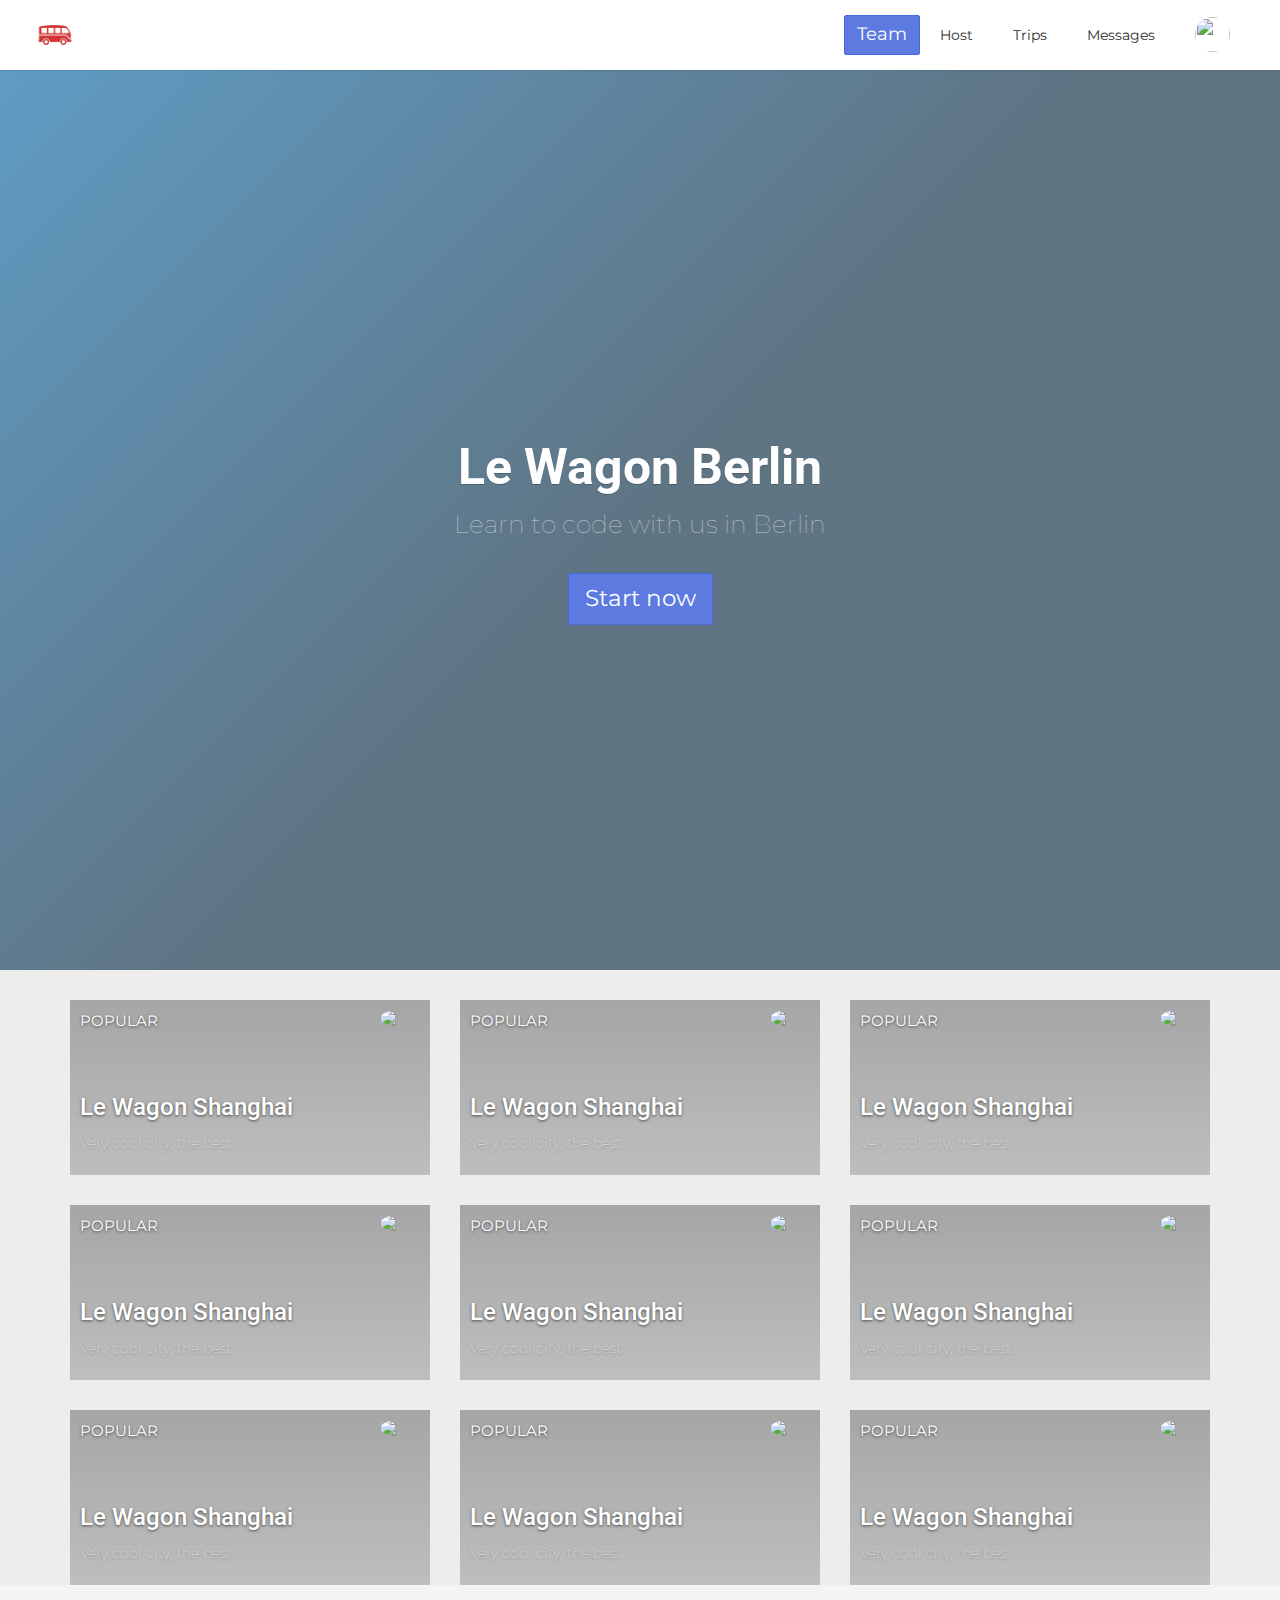
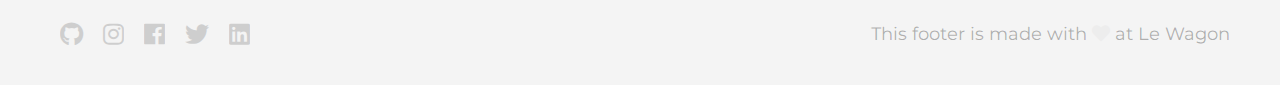
==== commit 154ad9c5: "Automated commit at 2018-10-22 10:49:40 UTC by middleman-deploy 2.0.0-alpha" ====
--- a/index.html
+++ b/index.html
@@ -7,7 +7,7 @@
           content="width=device-width, initial-scale=1, shrink-to-fit=no">
     <!-- Use the title from a page's frontmatter if it has one -->
     <title>Le Wagon - Middleman</title>
-    <link href="stylesheets/application-516c5e20.css" rel="stylesheet" />
+    <link href="stylesheets/application-aa48315d.css" rel="stylesheet" />
     <script src="javascripts/application-93de88c9.js"></script>
     <link href="images/favicon-f15af148.png" rel="icon" type="image/png" />
   </head>
--- a/stylesheets/application-aa48315d.css
+++ b/stylesheets/application-aa48315d.css
@@ -0,0 +1,8 @@
+@import url("https://fonts.googleapis.com/css?family=Montserrat:300,400,700|Roboto:100,300,400,500,700");/*!
+ * Bootstrap v3.3.7 (http://getbootstrap.com)
+ * Copyright 2011-2016 Twitter, Inc.
+ * Licensed under MIT (https://github.com/twbs/bootstrap/blob/master/LICENSE)
+ *//*! normalize.css v3.0.3 | MIT License | github.com/necolas/normalize.css */html{font-family:sans-serif;-ms-text-size-adjust:100%;-webkit-text-size-adjust:100%}body{margin:0}article,aside,details,figcaption,figure,footer,header,hgroup,main,menu,nav,section,summary{display:block}audio,canvas,progress,video{display:inline-block;vertical-align:baseline}audio:not([controls]){display:none;height:0}[hidden],template{display:none}a{background-color:transparent}a:active,a:hover{outline:0}abbr[title]{border-bottom:1px dotted}b,strong{font-weight:bold}dfn{font-style:italic}h1{font-size:2em;margin:0.67em 0}mark{background:#ff0;color:#000}small{font-size:80%}sub,sup{font-size:75%;line-height:0;position:relative;vertical-align:baseline}sup{top:-0.5em}sub{bottom:-0.25em}img{border:0}svg:not(:root){overflow:hidden}figure{margin:1em 40px}hr{-webkit-box-sizing:content-box;box-sizing:content-box;height:0}pre{overflow:auto}code,kbd,pre,samp{font-family:monospace, monospace;font-size:1em}button,input,optgroup,select,textarea{color:inherit;font:inherit;margin:0}button{overflow:visible}button,select{text-transform:none}button,html input[type="button"],input[type="reset"],input[type="submit"]{-webkit-appearance:button;cursor:pointer}button[disabled],html input[disabled]{cursor:default}button::-moz-focus-inner,input::-moz-focus-inner{border:0;padding:0}input{line-height:normal}input[type="checkbox"],input[type="radio"]{-webkit-box-sizing:border-box;box-sizing:border-box;padding:0}input[type="number"]::-webkit-inner-spin-button,input[type="number"]::-webkit-outer-spin-button{height:auto}input[type="search"]{-webkit-appearance:textfield;-webkit-box-sizing:content-box;box-sizing:content-box}input[type="search"]::-webkit-search-cancel-button,input[type="search"]::-webkit-search-decoration{-webkit-appearance:none}fieldset{border:1px solid #c0c0c0;margin:0 2px;padding:0.35em 0.625em 0.75em}legend{border:0;padding:0}textarea{overflow:auto}optgroup{font-weight:bold}table{border-collapse:collapse;border-spacing:0}td,th{padding:0}/*! Source: https://github.com/h5bp/html5-boilerplate/blob/master/src/css/main.css */@media print{*,*:before,*:after{background:transparent !important;color:#000 !important;-webkit-box-shadow:none !important;box-shadow:none !important;text-shadow:none !important}a,a:visited{text-decoration:underline}a[href]:after{content:" (" attr(href) ")"}abbr[title]:after{content:" (" attr(title) ")"}a[href^="#"]:after,a[href^="javascript:"]:after{content:""}pre,blockquote{border:1px solid #999;page-break-inside:avoid}thead{display:table-header-group}tr,img{page-break-inside:avoid}img{max-width:100% !important}p,h2,h3{orphans:3;widows:3}h2,h3{page-break-after:avoid}.navbar{display:none}.btn>.caret,.dropup>.btn>.caret{border-top-color:#000 !important}.label{border:1px solid #000}.table{border-collapse:collapse !important}.table td,.table th{background-color:#fff !important}.table-bordered th,.table-bordered td{border:1px solid #ddd !important}}@font-face{font-family:'Glyphicons Halflings';src:url("../assets/bootstrap/glyphicons-halflings-regular-86b6f62b.eot");src:url("../assets/bootstrap/glyphicons-halflings-regular-86b6f62b.eot?#iefix") format("embedded-opentype"),url("../assets/bootstrap/glyphicons-halflings-regular-ca35b697.woff2") format("woff2"),url("../assets/bootstrap/glyphicons-halflings-regular-278e49a8.woff") format("woff"),url("../assets/bootstrap/glyphicons-halflings-regular-44bc1850.ttf") format("truetype"),url("../assets/bootstrap/glyphicons-halflings-regular-de51a849.svg#glyphicons_halflingsregular") format("svg")}.glyphicon{position:relative;top:1px;display:inline-block;font-family:'Glyphicons Halflings';font-style:normal;font-weight:normal;line-height:1;-webkit-font-smoothing:antialiased;-moz-osx-font-smoothing:grayscale}.glyphicon-asterisk:before{content:"\002a"}.glyphicon-plus:before{content:"\002b"}.glyphicon-euro:before,.glyphicon-eur:before{content:"\20ac"}.glyphicon-minus:before{content:"\2212"}.glyphicon-cloud:before{content:"\2601"}.glyphicon-envelope:before{content:"\2709"}.glyphicon-pencil:before{content:"\270f"}.glyphicon-glass:before{content:"\e001"}.glyphicon-music:before{content:"\e002"}.glyphicon-search:before{content:"\e003"}.glyphicon-heart:before{content:"\e005"}.glyphicon-star:before{content:"\e006"}.glyphicon-star-empty:before{content:"\e007"}.glyphicon-user:before{content:"\e008"}.glyphicon-film:before{content:"\e009"}.glyphicon-th-large:before{content:"\e010"}.glyphicon-th:before{content:"\e011"}.glyphicon-th-list:before{content:"\e012"}.glyphicon-ok:before{content:"\e013"}.glyphicon-remove:before{content:"\e014"}.glyphicon-zoom-in:before{content:"\e015"}.glyphicon-zoom-out:before{content:"\e016"}.glyphicon-off:before{content:"\e017"}.glyphicon-signal:before{content:"\e018"}.glyphicon-cog:before{content:"\e019"}.glyphicon-trash:before{content:"\e020"}.glyphicon-home:before{content:"\e021"}.glyphicon-file:before{content:"\e022"}.glyphicon-time:before{content:"\e023"}.glyphicon-road:before{content:"\e024"}.glyphicon-download-alt:before{content:"\e025"}.glyphicon-download:before{content:"\e026"}.glyphicon-upload:before{content:"\e027"}.glyphicon-inbox:before{content:"\e028"}.glyphicon-play-circle:before{content:"\e029"}.glyphicon-repeat:before{content:"\e030"}.glyphicon-refresh:before{content:"\e031"}.glyphicon-list-alt:before{content:"\e032"}.glyphicon-lock:before{content:"\e033"}.glyphicon-flag:before{content:"\e034"}.glyphicon-headphones:before{content:"\e035"}.glyphicon-volume-off:before{content:"\e036"}.glyphicon-volume-down:before{content:"\e037"}.glyphicon-volume-up:before{content:"\e038"}.glyphicon-qrcode:before{content:"\e039"}.glyphicon-barcode:before{content:"\e040"}.glyphicon-tag:before{content:"\e041"}.glyphicon-tags:before{content:"\e042"}.glyphicon-book:before{content:"\e043"}.glyphicon-bookmark:before{content:"\e044"}.glyphicon-print:before{content:"\e045"}.glyphicon-camera:before{content:"\e046"}.glyphicon-font:before{content:"\e047"}.glyphicon-bold:before{content:"\e048"}.glyphicon-italic:before{content:"\e049"}.glyphicon-text-height:before{content:"\e050"}.glyphicon-text-width:before{content:"\e051"}.glyphicon-align-left:before{content:"\e052"}.glyphicon-align-center:before{content:"\e053"}.glyphicon-align-right:before{content:"\e054"}.glyphicon-align-justify:before{content:"\e055"}.glyphicon-list:before{content:"\e056"}.glyphicon-indent-left:before{content:"\e057"}.glyphicon-indent-right:before{content:"\e058"}.glyphicon-facetime-video:before{content:"\e059"}.glyphicon-picture:before{content:"\e060"}.glyphicon-map-marker:before{content:"\e062"}.glyphicon-adjust:before{content:"\e063"}.glyphicon-tint:before{content:"\e064"}.glyphicon-edit:before{content:"\e065"}.glyphicon-share:before{content:"\e066"}.glyphicon-check:before{content:"\e067"}.glyphicon-move:before{content:"\e068"}.glyphicon-step-backward:before{content:"\e069"}.glyphicon-fast-backward:before{content:"\e070"}.glyphicon-backward:before{content:"\e071"}.glyphicon-play:before{content:"\e072"}.glyphicon-pause:before{content:"\e073"}.glyphicon-stop:before{content:"\e074"}.glyphicon-forward:before{content:"\e075"}.glyphicon-fast-forward:before{content:"\e076"}.glyphicon-step-forward:before{content:"\e077"}.glyphicon-eject:before{content:"\e078"}.glyphicon-chevron-left:before{content:"\e079"}.glyphicon-chevron-right:before{content:"\e080"}.glyphicon-plus-sign:before{content:"\e081"}.glyphicon-minus-sign:before{content:"\e082"}.glyphicon-remove-sign:before{content:"\e083"}.glyphicon-ok-sign:before{content:"\e084"}.glyphicon-question-sign:before{content:"\e085"}.glyphicon-info-sign:before{content:"\e086"}.glyphicon-screenshot:before{content:"\e087"}.glyphicon-remove-circle:before{content:"\e088"}.glyphicon-ok-circle:before{content:"\e089"}.glyphicon-ban-circle:before{content:"\e090"}.glyphicon-arrow-left:before{content:"\e091"}.glyphicon-arrow-right:before{content:"\e092"}.glyphicon-arrow-up:before{content:"\e093"}.glyphicon-arrow-down:before{content:"\e094"}.glyphicon-share-alt:before{content:"\e095"}.glyphicon-resize-full:before{content:"\e096"}.glyphicon-resize-small:before{content:"\e097"}.glyphicon-exclamation-sign:before{content:"\e101"}.glyphicon-gift:before{content:"\e102"}.glyphicon-leaf:before{content:"\e103"}.glyphicon-fire:before{content:"\e104"}.glyphicon-eye-open:before{content:"\e105"}.glyphicon-eye-close:before{content:"\e106"}.glyphicon-warning-sign:before{content:"\e107"}.glyphicon-plane:before{content:"\e108"}.glyphicon-calendar:before{content:"\e109"}.glyphicon-random:before{content:"\e110"}.glyphicon-comment:before{content:"\e111"}.glyphicon-magnet:before{content:"\e112"}.glyphicon-chevron-up:before{content:"\e113"}.glyphicon-chevron-down:before{content:"\e114"}.glyphicon-retweet:before{content:"\e115"}.glyphicon-shopping-cart:before{content:"\e116"}.glyphicon-folder-close:before{content:"\e117"}.glyphicon-folder-open:before{content:"\e118"}.glyphicon-resize-vertical:before{content:"\e119"}.glyphicon-resize-horizontal:before{content:"\e120"}.glyphicon-hdd:before{content:"\e121"}.glyphicon-bullhorn:before{content:"\e122"}.glyphicon-bell:before{content:"\e123"}.glyphicon-certificate:before{content:"\e124"}.glyphicon-thumbs-up:before{content:"\e125"}.glyphicon-thumbs-down:before{content:"\e126"}.glyphicon-hand-right:before{content:"\e127"}.glyphicon-hand-left:before{content:"\e128"}.glyphicon-hand-up:before{content:"\e129"}.glyphicon-hand-down:before{content:"\e130"}.glyphicon-circle-arrow-right:before{content:"\e131"}.glyphicon-circle-arrow-left:before{content:"\e132"}.glyphicon-circle-arrow-up:before{content:"\e133"}.glyphicon-circle-arrow-down:before{content:"\e134"}.glyphicon-globe:before{content:"\e135"}.glyphicon-wrench:before{content:"\e136"}.glyphicon-tasks:before{content:"\e137"}.glyphicon-filter:before{content:"\e138"}.glyphicon-briefcase:before{content:"\e139"}.glyphicon-fullscreen:before{content:"\e140"}.glyphicon-dashboard:before{content:"\e141"}.glyphicon-paperclip:before{content:"\e142"}.glyphicon-heart-empty:before{content:"\e143"}.glyphicon-link:before{content:"\e144"}.glyphicon-phone:before{content:"\e145"}.glyphicon-pushpin:before{content:"\e146"}.glyphicon-usd:before{content:"\e148"}.glyphicon-gbp:before{content:"\e149"}.glyphicon-sort:before{content:"\e150"}.glyphicon-sort-by-alphabet:before{content:"\e151"}.glyphicon-sort-by-alphabet-alt:before{content:"\e152"}.glyphicon-sort-by-order:before{content:"\e153"}.glyphicon-sort-by-order-alt:before{content:"\e154"}.glyphicon-sort-by-attributes:before{content:"\e155"}.glyphicon-sort-by-attributes-alt:before{content:"\e156"}.glyphicon-unchecked:before{content:"\e157"}.glyphicon-expand:before{content:"\e158"}.glyphicon-collapse-down:before{content:"\e159"}.glyphicon-collapse-up:before{content:"\e160"}.glyphicon-log-in:before{content:"\e161"}.glyphicon-flash:before{content:"\e162"}.glyphicon-log-out:before{content:"\e163"}.glyphicon-new-window:before{content:"\e164"}.glyphicon-record:before{content:"\e165"}.glyphicon-save:before{content:"\e166"}.glyphicon-open:before{content:"\e167"}.glyphicon-saved:before{content:"\e168"}.glyphicon-import:before{content:"\e169"}.glyphicon-export:before{content:"\e170"}.glyphicon-send:before{content:"\e171"}.glyphicon-floppy-disk:before{content:"\e172"}.glyphicon-floppy-saved:before{content:"\e173"}.glyphicon-floppy-remove:before{content:"\e174"}.glyphicon-floppy-save:before{content:"\e175"}.glyphicon-floppy-open:before{content:"\e176"}.glyphicon-credit-card:before{content:"\e177"}.glyphicon-transfer:before{content:"\e178"}.glyphicon-cutlery:before{content:"\e179"}.glyphicon-header:before{content:"\e180"}.glyphicon-compressed:before{content:"\e181"}.glyphicon-earphone:before{content:"\e182"}.glyphicon-phone-alt:before{content:"\e183"}.glyphicon-tower:before{content:"\e184"}.glyphicon-stats:before{content:"\e185"}.glyphicon-sd-video:before{content:"\e186"}.glyphicon-hd-video:before{content:"\e187"}.glyphicon-subtitles:before{content:"\e188"}.glyphicon-sound-stereo:before{content:"\e189"}.glyphicon-sound-dolby:before{content:"\e190"}.glyphicon-sound-5-1:before{content:"\e191"}.glyphicon-sound-6-1:before{content:"\e192"}.glyphicon-sound-7-1:before{content:"\e193"}.glyphicon-copyright-mark:before{content:"\e194"}.glyphicon-registration-mark:before{content:"\e195"}.glyphicon-cloud-download:before{content:"\e197"}.glyphicon-cloud-upload:before{content:"\e198"}.glyphicon-tree-conifer:before{content:"\e199"}.glyphicon-tree-deciduous:before{content:"\e200"}.glyphicon-cd:before{content:"\e201"}.glyphicon-save-file:before{content:"\e202"}.glyphicon-open-file:before{content:"\e203"}.glyphicon-level-up:before{content:"\e204"}.glyphicon-copy:before{content:"\e205"}.glyphicon-paste:before{content:"\e206"}.glyphicon-alert:before{content:"\e209"}.glyphicon-equalizer:before{content:"\e210"}.glyphicon-king:before{content:"\e211"}.glyphicon-queen:before{content:"\e212"}.glyphicon-pawn:before{content:"\e213"}.glyphicon-bishop:before{content:"\e214"}.glyphicon-knight:before{content:"\e215"}.glyphicon-baby-formula:before{content:"\e216"}.glyphicon-tent:before{content:"\26fa"}.glyphicon-blackboard:before{content:"\e218"}.glyphicon-bed:before{content:"\e219"}.glyphicon-apple:before{content:"\f8ff"}.glyphicon-erase:before{content:"\e221"}.glyphicon-hourglass:before{content:"\231b"}.glyphicon-lamp:before{content:"\e223"}.glyphicon-duplicate:before{content:"\e224"}.glyphicon-piggy-bank:before{content:"\e225"}.glyphicon-scissors:before{content:"\e226"}.glyphicon-bitcoin:before{content:"\e227"}.glyphicon-btc:before{content:"\e227"}.glyphicon-xbt:before{content:"\e227"}.glyphicon-yen:before{content:"\00a5"}.glyphicon-jpy:before{content:"\00a5"}.glyphicon-ruble:before{content:"\20bd"}.glyphicon-rub:before{content:"\20bd"}.glyphicon-scale:before{content:"\e230"}.glyphicon-ice-lolly:before{content:"\e231"}.glyphicon-ice-lolly-tasted:before{content:"\e232"}.glyphicon-education:before{content:"\e233"}.glyphicon-option-horizontal:before{content:"\e234"}.glyphicon-option-vertical:before{content:"\e235"}.glyphicon-menu-hamburger:before{content:"\e236"}.glyphicon-modal-window:before{content:"\e237"}.glyphicon-oil:before{content:"\e238"}.glyphicon-grain:before{content:"\e239"}.glyphicon-sunglasses:before{content:"\e240"}.glyphicon-text-size:before{content:"\e241"}.glyphicon-text-color:before{content:"\e242"}.glyphicon-text-background:before{content:"\e243"}.glyphicon-object-align-top:before{content:"\e244"}.glyphicon-object-align-bottom:before{content:"\e245"}.glyphicon-object-align-horizontal:before{content:"\e246"}.glyphicon-object-align-left:before{content:"\e247"}.glyphicon-object-align-vertical:before{content:"\e248"}.glyphicon-object-align-right:before{content:"\e249"}.glyphicon-triangle-right:before{content:"\e250"}.glyphicon-triangle-left:before{content:"\e251"}.glyphicon-triangle-bottom:before{content:"\e252"}.glyphicon-triangle-top:before{content:"\e253"}.glyphicon-console:before{content:"\e254"}.glyphicon-superscript:before{content:"\e255"}.glyphicon-subscript:before{content:"\e256"}.glyphicon-menu-left:before{content:"\e257"}.glyphicon-menu-right:before{content:"\e258"}.glyphicon-menu-down:before{content:"\e259"}.glyphicon-menu-up:before{content:"\e260"}*{-webkit-box-sizing:border-box;box-sizing:border-box}*:before,*:after{-webkit-box-sizing:border-box;box-sizing:border-box}html{font-size:10px;-webkit-tap-highlight-color:transparent}body{font-family:"Montserrat", "Helvetica", "sans-serif";font-size:18px;line-height:1.42857143;color:#636363;background-color:#EDEDED}input,button,select,textarea{font-family:inherit;font-size:inherit;line-height:inherit}a{color:#5D7AE0;text-decoration:none}a:hover,a:focus{color:#274bca;text-decoration:underline}a:focus{outline:5px auto -webkit-focus-ring-color;outline-offset:-2px}figure{margin:0}img{vertical-align:middle}.img-responsive{display:block;max-width:100%;height:auto}.img-rounded{border-radius:2px}.img-thumbnail{padding:4px;line-height:1.42857143;background-color:#EDEDED;border:1px solid #ddd;border-radius:2px;-webkit-transition:all 0.2s ease-in-out;transition:all 0.2s ease-in-out;display:inline-block;max-width:100%;height:auto}.img-circle{border-radius:50%}hr{margin-top:25px;margin-bottom:25px;border:0;border-top:1px solid white}.sr-only{position:absolute;width:1px;height:1px;margin:-1px;padding:0;overflow:hidden;clip:rect(0, 0, 0, 0);border:0}.sr-only-focusable:active,.sr-only-focusable:focus{position:static;width:auto;height:auto;margin:0;overflow:visible;clip:auto}[role="button"]{cursor:pointer}h1,h2,h3,h4,h5,h6,.h1,.h2,.h3,.h4,.h5,.h6{font-family:"Roboto", "Helvetica", "sans-serif";font-weight:500;line-height:1.1;color:inherit}h1 small,h1 .small,h2 small,h2 .small,h3 small,h3 .small,h4 small,h4 .small,h5 small,h5 .small,h6 small,h6 .small,.h1 small,.h1 .small,.h2 small,.h2 .small,.h3 small,.h3 .small,.h4 small,.h4 .small,.h5 small,.h5 .small,.h6 small,.h6 .small{font-weight:normal;line-height:1;color:#a7a7a7}h1,.h1,h2,.h2,h3,.h3{margin-top:25px;margin-bottom:12.5px}h1 small,h1 .small,.h1 small,.h1 .small,h2 small,h2 .small,.h2 small,.h2 .small,h3 small,h3 .small,.h3 small,.h3 .small{font-size:65%}h4,.h4,h5,.h5,h6,.h6{margin-top:12.5px;margin-bottom:12.5px}h4 small,h4 .small,.h4 small,.h4 .small,h5 small,h5 .small,.h5 small,.h5 .small,h6 small,h6 .small,.h6 small,.h6 .small{font-size:75%}h1,.h1{font-size:46px}h2,.h2{font-size:38px}h3,.h3{font-size:31px}h4,.h4{font-size:23px}h5,.h5{font-size:18px}h6,.h6{font-size:16px}p{margin:0 0 12.5px}.lead{margin-bottom:25px;font-size:20px;font-weight:300;line-height:1.4}@media (min-width: 768px){.lead{font-size:27px}}small,.small{font-size:88%}mark,.mark{background-color:#fcf8e3;padding:.2em}.text-left{text-align:left}.text-right{text-align:right}.text-center{text-align:center}.text-justify{text-align:justify}.text-nowrap{white-space:nowrap}.text-lowercase{text-transform:lowercase}.text-uppercase,.initialism{text-transform:uppercase}.text-capitalize{text-transform:capitalize}.text-muted{color:#a7a7a7}.text-primary{color:#5D7AE0}a.text-primary:hover,a.text-primary:focus{color:#3257d8}.text-success{color:#3c763d}a.text-success:hover,a.text-success:focus{color:#2b542c}.text-info{color:#31708f}a.text-info:hover,a.text-info:focus{color:#245269}.text-warning{color:#8a6d3b}a.text-warning:hover,a.text-warning:focus{color:#66512c}.text-danger{color:#a94442}a.text-danger:hover,a.text-danger:focus{color:#843534}.bg-primary{color:#fff}.bg-primary{background-color:#5D7AE0}a.bg-primary:hover,a.bg-primary:focus{background-color:#3257d8}.bg-success{background-color:#dff0d8}a.bg-success:hover,a.bg-success:focus{background-color:#c1e2b3}.bg-info{background-color:#d9edf7}a.bg-info:hover,a.bg-info:focus{background-color:#afd9ee}.bg-warning{background-color:#fcf8e3}a.bg-warning:hover,a.bg-warning:focus{background-color:#f7ecb5}.bg-danger{background-color:#f2dede}a.bg-danger:hover,a.bg-danger:focus{background-color:#e4b9b9}.page-header{padding-bottom:11.5px;margin:50px 0 25px;border-bottom:1px solid white}ul,ol{margin-top:0;margin-bottom:12.5px}ul ul,ul ol,ol ul,ol ol{margin-bottom:0}.list-unstyled{padding-left:0;list-style:none}.list-inline{padding-left:0;list-style:none;margin-left:-5px}.list-inline>li{display:inline-block;padding-left:5px;padding-right:5px}dl{margin-top:0;margin-bottom:25px}dt,dd{line-height:1.42857143}dt{font-weight:bold}dd{margin-left:0}.dl-horizontal dd:before,.dl-horizontal dd:after{content:" ";display:table}.dl-horizontal dd:after{clear:both}@media (min-width: 768px){.dl-horizontal dt{float:left;width:160px;clear:left;text-align:right;overflow:hidden;text-overflow:ellipsis;white-space:nowrap}.dl-horizontal dd{margin-left:180px}}abbr[title],abbr[data-original-title]{cursor:help;border-bottom:1px dotted #a7a7a7}.initialism{font-size:90%}blockquote{padding:12.5px 25px;margin:0 0 25px;font-size:22.5px;border-left:5px solid white}blockquote p:last-child,blockquote ul:last-child,blockquote ol:last-child{margin-bottom:0}blockquote footer,blockquote small,blockquote .small{display:block;font-size:80%;line-height:1.42857143;color:#a7a7a7}blockquote footer:before,blockquote small:before,blockquote .small:before{content:'\2014 \00A0'}.blockquote-reverse,blockquote.pull-right{padding-right:15px;padding-left:0;border-right:5px solid white;border-left:0;text-align:right}.blockquote-reverse footer:before,.blockquote-reverse small:before,.blockquote-reverse .small:before,blockquote.pull-right footer:before,blockquote.pull-right small:before,blockquote.pull-right .small:before{content:''}.blockquote-reverse footer:after,.blockquote-reverse small:after,.blockquote-reverse .small:after,blockquote.pull-right footer:after,blockquote.pull-right small:after,blockquote.pull-right .small:after{content:'\00A0 \2014'}address{margin-bottom:25px;font-style:normal;line-height:1.42857143}code,kbd,pre,samp{font-family:Menlo, Monaco, Consolas, "Courier New", monospace}code{padding:2px 4px;font-size:90%;color:#c7254e;background-color:#f9f2f4;border-radius:2px}kbd{padding:2px 4px;font-size:90%;color:#fff;background-color:#333;border-radius:2px;-webkit-box-shadow:inset 0 -1px 0 rgba(0,0,0,0.25);box-shadow:inset 0 -1px 0 rgba(0,0,0,0.25)}kbd kbd{padding:0;font-size:100%;font-weight:bold;-webkit-box-shadow:none;box-shadow:none}pre{display:block;padding:12px;margin:0 0 12.5px;font-size:17px;line-height:1.42857143;word-break:break-all;word-wrap:break-word;color:#636363;background-color:#f5f5f5;border:1px solid #ccc;border-radius:2px}pre code{padding:0;font-size:inherit;color:inherit;white-space:pre-wrap;background-color:transparent;border-radius:0}.pre-scrollable{max-height:340px;overflow-y:scroll}.container{margin-right:auto;margin-left:auto;padding-left:15px;padding-right:15px}.container:before,.container:after{content:" ";display:table}.container:after{clear:both}@media (min-width: 768px){.container{width:750px}}@media (min-width: 992px){.container{width:970px}}@media (min-width: 1200px){.container{width:1170px}}.container-fluid{margin-right:auto;margin-left:auto;padding-left:15px;padding-right:15px}.container-fluid:before,.container-fluid:after{content:" ";display:table}.container-fluid:after{clear:both}.row{margin-left:-15px;margin-right:-15px}.row:before,.row:after{content:" ";display:table}.row:after{clear:both}.col-xs-1,.col-sm-1,.col-md-1,.col-lg-1,.col-xs-2,.col-sm-2,.col-md-2,.col-lg-2,.col-xs-3,.col-sm-3,.col-md-3,.col-lg-3,.col-xs-4,.col-sm-4,.col-md-4,.col-lg-4,.col-xs-5,.col-sm-5,.col-md-5,.col-lg-5,.col-xs-6,.col-sm-6,.col-md-6,.col-lg-6,.col-xs-7,.col-sm-7,.col-md-7,.col-lg-7,.col-xs-8,.col-sm-8,.col-md-8,.col-lg-8,.col-xs-9,.col-sm-9,.col-md-9,.col-lg-9,.col-xs-10,.col-sm-10,.col-md-10,.col-lg-10,.col-xs-11,.col-sm-11,.col-md-11,.col-lg-11,.col-xs-12,.col-sm-12,.col-md-12,.col-lg-12{position:relative;min-height:1px;padding-left:15px;padding-right:15px}.col-xs-1,.col-xs-2,.col-xs-3,.col-xs-4,.col-xs-5,.col-xs-6,.col-xs-7,.col-xs-8,.col-xs-9,.col-xs-10,.col-xs-11,.col-xs-12{float:left}.col-xs-1{width:8.33333333%}.col-xs-2{width:16.66666667%}.col-xs-3{width:25%}.col-xs-4{width:33.33333333%}.col-xs-5{width:41.66666667%}.col-xs-6{width:50%}.col-xs-7{width:58.33333333%}.col-xs-8{width:66.66666667%}.col-xs-9{width:75%}.col-xs-10{width:83.33333333%}.col-xs-11{width:91.66666667%}.col-xs-12{width:100%}.col-xs-pull-0{right:auto}.col-xs-pull-1{right:8.33333333%}.col-xs-pull-2{right:16.66666667%}.col-xs-pull-3{right:25%}.col-xs-pull-4{right:33.33333333%}.col-xs-pull-5{right:41.66666667%}.col-xs-pull-6{right:50%}.col-xs-pull-7{right:58.33333333%}.col-xs-pull-8{right:66.66666667%}.col-xs-pull-9{right:75%}.col-xs-pull-10{right:83.33333333%}.col-xs-pull-11{right:91.66666667%}.col-xs-pull-12{right:100%}.col-xs-push-0{left:auto}.col-xs-push-1{left:8.33333333%}.col-xs-push-2{left:16.66666667%}.col-xs-push-3{left:25%}.col-xs-push-4{left:33.33333333%}.col-xs-push-5{left:41.66666667%}.col-xs-push-6{left:50%}.col-xs-push-7{left:58.33333333%}.col-xs-push-8{left:66.66666667%}.col-xs-push-9{left:75%}.col-xs-push-10{left:83.33333333%}.col-xs-push-11{left:91.66666667%}.col-xs-push-12{left:100%}.col-xs-offset-0{margin-left:0%}.col-xs-offset-1{margin-left:8.33333333%}.col-xs-offset-2{margin-left:16.66666667%}.col-xs-offset-3{margin-left:25%}.col-xs-offset-4{margin-left:33.33333333%}.col-xs-offset-5{margin-left:41.66666667%}.col-xs-offset-6{margin-left:50%}.col-xs-offset-7{margin-left:58.33333333%}.col-xs-offset-8{margin-left:66.66666667%}.col-xs-offset-9{margin-left:75%}.col-xs-offset-10{margin-left:83.33333333%}.col-xs-offset-11{margin-left:91.66666667%}.col-xs-offset-12{margin-left:100%}@media (min-width: 768px){.col-sm-1,.col-sm-2,.col-sm-3,.col-sm-4,.col-sm-5,.col-sm-6,.col-sm-7,.col-sm-8,.col-sm-9,.col-sm-10,.col-sm-11,.col-sm-12{float:left}.col-sm-1{width:8.33333333%}.col-sm-2{width:16.66666667%}.col-sm-3{width:25%}.col-sm-4{width:33.33333333%}.col-sm-5{width:41.66666667%}.col-sm-6{width:50%}.col-sm-7{width:58.33333333%}.col-sm-8{width:66.66666667%}.col-sm-9{width:75%}.col-sm-10{width:83.33333333%}.col-sm-11{width:91.66666667%}.col-sm-12{width:100%}.col-sm-pull-0{right:auto}.col-sm-pull-1{right:8.33333333%}.col-sm-pull-2{right:16.66666667%}.col-sm-pull-3{right:25%}.col-sm-pull-4{right:33.33333333%}.col-sm-pull-5{right:41.66666667%}.col-sm-pull-6{right:50%}.col-sm-pull-7{right:58.33333333%}.col-sm-pull-8{right:66.66666667%}.col-sm-pull-9{right:75%}.col-sm-pull-10{right:83.33333333%}.col-sm-pull-11{right:91.66666667%}.col-sm-pull-12{right:100%}.col-sm-push-0{left:auto}.col-sm-push-1{left:8.33333333%}.col-sm-push-2{left:16.66666667%}.col-sm-push-3{left:25%}.col-sm-push-4{left:33.33333333%}.col-sm-push-5{left:41.66666667%}.col-sm-push-6{left:50%}.col-sm-push-7{left:58.33333333%}.col-sm-push-8{left:66.66666667%}.col-sm-push-9{left:75%}.col-sm-push-10{left:83.33333333%}.col-sm-push-11{left:91.66666667%}.col-sm-push-12{left:100%}.col-sm-offset-0{margin-left:0%}.col-sm-offset-1{margin-left:8.33333333%}.col-sm-offset-2{margin-left:16.66666667%}.col-sm-offset-3{margin-left:25%}.col-sm-offset-4{margin-left:33.33333333%}.col-sm-offset-5{margin-left:41.66666667%}.col-sm-offset-6{margin-left:50%}.col-sm-offset-7{margin-left:58.33333333%}.col-sm-offset-8{margin-left:66.66666667%}.col-sm-offset-9{margin-left:75%}.col-sm-offset-10{margin-left:83.33333333%}.col-sm-offset-11{margin-left:91.66666667%}.col-sm-offset-12{margin-left:100%}}@media (min-width: 992px){.col-md-1,.col-md-2,.col-md-3,.col-md-4,.col-md-5,.col-md-6,.col-md-7,.col-md-8,.col-md-9,.col-md-10,.col-md-11,.col-md-12{float:left}.col-md-1{width:8.33333333%}.col-md-2{width:16.66666667%}.col-md-3{width:25%}.col-md-4{width:33.33333333%}.col-md-5{width:41.66666667%}.col-md-6{width:50%}.col-md-7{width:58.33333333%}.col-md-8{width:66.66666667%}.col-md-9{width:75%}.col-md-10{width:83.33333333%}.col-md-11{width:91.66666667%}.col-md-12{width:100%}.col-md-pull-0{right:auto}.col-md-pull-1{right:8.33333333%}.col-md-pull-2{right:16.66666667%}.col-md-pull-3{right:25%}.col-md-pull-4{right:33.33333333%}.col-md-pull-5{right:41.66666667%}.col-md-pull-6{right:50%}.col-md-pull-7{right:58.33333333%}.col-md-pull-8{right:66.66666667%}.col-md-pull-9{right:75%}.col-md-pull-10{right:83.33333333%}.col-md-pull-11{right:91.66666667%}.col-md-pull-12{right:100%}.col-md-push-0{left:auto}.col-md-push-1{left:8.33333333%}.col-md-push-2{left:16.66666667%}.col-md-push-3{left:25%}.col-md-push-4{left:33.33333333%}.col-md-push-5{left:41.66666667%}.col-md-push-6{left:50%}.col-md-push-7{left:58.33333333%}.col-md-push-8{left:66.66666667%}.col-md-push-9{left:75%}.col-md-push-10{left:83.33333333%}.col-md-push-11{left:91.66666667%}.col-md-push-12{left:100%}.col-md-offset-0{margin-left:0%}.col-md-offset-1{margin-left:8.33333333%}.col-md-offset-2{margin-left:16.66666667%}.col-md-offset-3{margin-left:25%}.col-md-offset-4{margin-left:33.33333333%}.col-md-offset-5{margin-left:41.66666667%}.col-md-offset-6{margin-left:50%}.col-md-offset-7{margin-left:58.33333333%}.col-md-offset-8{margin-left:66.66666667%}.col-md-offset-9{margin-left:75%}.col-md-offset-10{margin-left:83.33333333%}.col-md-offset-11{margin-left:91.66666667%}.col-md-offset-12{margin-left:100%}}@media (min-width: 1200px){.col-lg-1,.col-lg-2,.col-lg-3,.col-lg-4,.col-lg-5,.col-lg-6,.col-lg-7,.col-lg-8,.col-lg-9,.col-lg-10,.col-lg-11,.col-lg-12{float:left}.col-lg-1{width:8.33333333%}.col-lg-2{width:16.66666667%}.col-lg-3{width:25%}.col-lg-4{width:33.33333333%}.col-lg-5{width:41.66666667%}.col-lg-6{width:50%}.col-lg-7{width:58.33333333%}.col-lg-8{width:66.66666667%}.col-lg-9{width:75%}.col-lg-10{width:83.33333333%}.col-lg-11{width:91.66666667%}.col-lg-12{width:100%}.col-lg-pull-0{right:auto}.col-lg-pull-1{right:8.33333333%}.col-lg-pull-2{right:16.66666667%}.col-lg-pull-3{right:25%}.col-lg-pull-4{right:33.33333333%}.col-lg-pull-5{right:41.66666667%}.col-lg-pull-6{right:50%}.col-lg-pull-7{right:58.33333333%}.col-lg-pull-8{right:66.66666667%}.col-lg-pull-9{right:75%}.col-lg-pull-10{right:83.33333333%}.col-lg-pull-11{right:91.66666667%}.col-lg-pull-12{right:100%}.col-lg-push-0{left:auto}.col-lg-push-1{left:8.33333333%}.col-lg-push-2{left:16.66666667%}.col-lg-push-3{left:25%}.col-lg-push-4{left:33.33333333%}.col-lg-push-5{left:41.66666667%}.col-lg-push-6{left:50%}.col-lg-push-7{left:58.33333333%}.col-lg-push-8{left:66.66666667%}.col-lg-push-9{left:75%}.col-lg-push-10{left:83.33333333%}.col-lg-push-11{left:91.66666667%}.col-lg-push-12{left:100%}.col-lg-offset-0{margin-left:0%}.col-lg-offset-1{margin-left:8.33333333%}.col-lg-offset-2{margin-left:16.66666667%}.col-lg-offset-3{margin-left:25%}.col-lg-offset-4{margin-left:33.33333333%}.col-lg-offset-5{margin-left:41.66666667%}.col-lg-offset-6{margin-left:50%}.col-lg-offset-7{margin-left:58.33333333%}.col-lg-offset-8{margin-left:66.66666667%}.col-lg-offset-9{margin-left:75%}.col-lg-offset-10{margin-left:83.33333333%}.col-lg-offset-11{margin-left:91.66666667%}.col-lg-offset-12{margin-left:100%}}table{background-color:transparent}caption{padding-top:8px;padding-bottom:8px;color:#a7a7a7;text-align:left}th{text-align:left}.table{width:100%;max-width:100%;margin-bottom:25px}.table>thead>tr>th,.table>thead>tr>td,.table>tbody>tr>th,.table>tbody>tr>td,.table>tfoot>tr>th,.table>tfoot>tr>td{padding:8px;line-height:1.42857143;vertical-align:top;border-top:1px solid #ddd}.table>thead>tr>th{vertical-align:bottom;border-bottom:2px solid #ddd}.table>caption+thead>tr:first-child>th,.table>caption+thead>tr:first-child>td,.table>colgroup+thead>tr:first-child>th,.table>colgroup+thead>tr:first-child>td,.table>thead:first-child>tr:first-child>th,.table>thead:first-child>tr:first-child>td{border-top:0}.table>tbody+tbody{border-top:2px solid #ddd}.table .table{background-color:#EDEDED}.table-condensed>thead>tr>th,.table-condensed>thead>tr>td,.table-condensed>tbody>tr>th,.table-condensed>tbody>tr>td,.table-condensed>tfoot>tr>th,.table-condensed>tfoot>tr>td{padding:5px}.table-bordered{border:1px solid #ddd}.table-bordered>thead>tr>th,.table-bordered>thead>tr>td,.table-bordered>tbody>tr>th,.table-bordered>tbody>tr>td,.table-bordered>tfoot>tr>th,.table-bordered>tfoot>tr>td{border:1px solid #ddd}.table-bordered>thead>tr>th,.table-bordered>thead>tr>td{border-bottom-width:2px}.table-striped>tbody>tr:nth-of-type(odd){background-color:#f9f9f9}.table-hover>tbody>tr:hover{background-color:#f5f5f5}table col[class*="col-"]{position:static;float:none;display:table-column}table td[class*="col-"],table th[class*="col-"]{position:static;float:none;display:table-cell}.table>thead>tr>td.active,.table>thead>tr>th.active,.table>thead>tr.active>td,.table>thead>tr.active>th,.table>tbody>tr>td.active,.table>tbody>tr>th.active,.table>tbody>tr.active>td,.table>tbody>tr.active>th,.table>tfoot>tr>td.active,.table>tfoot>tr>th.active,.table>tfoot>tr.active>td,.table>tfoot>tr.active>th{background-color:#f5f5f5}.table-hover>tbody>tr>td.active:hover,.table-hover>tbody>tr>th.active:hover,.table-hover>tbody>tr.active:hover>td,.table-hover>tbody>tr:hover>.active,.table-hover>tbody>tr.active:hover>th{background-color:#e8e8e8}.table>thead>tr>td.success,.table>thead>tr>th.success,.table>thead>tr.success>td,.table>thead>tr.success>th,.table>tbody>tr>td.success,.table>tbody>tr>th.success,.table>tbody>tr.success>td,.table>tbody>tr.success>th,.table>tfoot>tr>td.success,.table>tfoot>tr>th.success,.table>tfoot>tr.success>td,.table>tfoot>tr.success>th{background-color:#dff0d8}.table-hover>tbody>tr>td.success:hover,.table-hover>tbody>tr>th.success:hover,.table-hover>tbody>tr.success:hover>td,.table-hover>tbody>tr:hover>.success,.table-hover>tbody>tr.success:hover>th{background-color:#d0e9c6}.table>thead>tr>td.info,.table>thead>tr>th.info,.table>thead>tr.info>td,.table>thead>tr.info>th,.table>tbody>tr>td.info,.table>tbody>tr>th.info,.table>tbody>tr.info>td,.table>tbody>tr.info>th,.table>tfoot>tr>td.info,.table>tfoot>tr>th.info,.table>tfoot>tr.info>td,.table>tfoot>tr.info>th{background-color:#d9edf7}.table-hover>tbody>tr>td.info:hover,.table-hover>tbody>tr>th.info:hover,.table-hover>tbody>tr.info:hover>td,.table-hover>tbody>tr:hover>.info,.table-hover>tbody>tr.info:hover>th{background-color:#c4e3f3}.table>thead>tr>td.warning,.table>thead>tr>th.warning,.table>thead>tr.warning>td,.table>thead>tr.warning>th,.table>tbody>tr>td.warning,.table>tbody>tr>th.warning,.table>tbody>tr.warning>td,.table>tbody>tr.warning>th,.table>tfoot>tr>td.warning,.table>tfoot>tr>th.warning,.table>tfoot>tr.warning>td,.table>tfoot>tr.warning>th{background-color:#fcf8e3}.table-hover>tbody>tr>td.warning:hover,.table-hover>tbody>tr>th.warning:hover,.table-hover>tbody>tr.warning:hover>td,.table-hover>tbody>tr:hover>.warning,.table-hover>tbody>tr.warning:hover>th{background-color:#faf2cc}.table>thead>tr>td.danger,.table>thead>tr>th.danger,.table>thead>tr.danger>td,.table>thead>tr.danger>th,.table>tbody>tr>td.danger,.table>tbody>tr>th.danger,.table>tbody>tr.danger>td,.table>tbody>tr.danger>th,.table>tfoot>tr>td.danger,.table>tfoot>tr>th.danger,.table>tfoot>tr.danger>td,.table>tfoot>tr.danger>th{background-color:#f2dede}.table-hover>tbody>tr>td.danger:hover,.table-hover>tbody>tr>th.danger:hover,.table-hover>tbody>tr.danger:hover>td,.table-hover>tbody>tr:hover>.danger,.table-hover>tbody>tr.danger:hover>th{background-color:#ebcccc}.table-responsive{overflow-x:auto;min-height:0.01%}@media screen and (max-width: 767px){.table-responsive{width:100%;margin-bottom:18.75px;overflow-y:hidden;-ms-overflow-style:-ms-autohiding-scrollbar;border:1px solid #ddd}.table-responsive>.table{margin-bottom:0}.table-responsive>.table>thead>tr>th,.table-responsive>.table>thead>tr>td,.table-responsive>.table>tbody>tr>th,.table-responsive>.table>tbody>tr>td,.table-responsive>.table>tfoot>tr>th,.table-responsive>.table>tfoot>tr>td{white-space:nowrap}.table-responsive>.table-bordered{border:0}.table-responsive>.table-bordered>thead>tr>th:first-child,.table-responsive>.table-bordered>thead>tr>td:first-child,.table-responsive>.table-bordered>tbody>tr>th:first-child,.table-responsive>.table-bordered>tbody>tr>td:first-child,.table-responsive>.table-bordered>tfoot>tr>th:first-child,.table-responsive>.table-bordered>tfoot>tr>td:first-child{border-left:0}.table-responsive>.table-bordered>thead>tr>th:last-child,.table-responsive>.table-bordered>thead>tr>td:last-child,.table-responsive>.table-bordered>tbody>tr>th:last-child,.table-responsive>.table-bordered>tbody>tr>td:last-child,.table-responsive>.table-bordered>tfoot>tr>th:last-child,.table-responsive>.table-bordered>tfoot>tr>td:last-child{border-right:0}.table-responsive>.table-bordered>tbody>tr:last-child>th,.table-responsive>.table-bordered>tbody>tr:last-child>td,.table-responsive>.table-bordered>tfoot>tr:last-child>th,.table-responsive>.table-bordered>tfoot>tr:last-child>td{border-bottom:0}}fieldset{padding:0;margin:0;border:0;min-width:0}legend{display:block;width:100%;padding:0;margin-bottom:25px;font-size:27px;line-height:inherit;color:#636363;border:0;border-bottom:1px solid #e5e5e5}label{display:inline-block;max-width:100%;margin-bottom:5px;font-weight:bold}input[type="search"]{-webkit-box-sizing:border-box;box-sizing:border-box}input[type="radio"],input[type="checkbox"]{margin:4px 0 0;margin-top:1px \9;line-height:normal}input[type="file"]{display:block}input[type="range"]{display:block;width:100%}select[multiple],select[size]{height:auto}input[type="file"]:focus,input[type="radio"]:focus,input[type="checkbox"]:focus{outline:5px auto -webkit-focus-ring-color;outline-offset:-2px}output{display:block;padding-top:7px;font-size:18px;line-height:1.42857143;color:#303030}.form-control{display:block;width:100%;height:39px;padding:6px 12px;font-size:18px;line-height:1.42857143;color:#303030;background-color:#fff;background-image:none;border:1px solid #ccc;border-radius:2px;-webkit-box-shadow:inset 0 1px 1px rgba(0,0,0,0.075);box-shadow:inset 0 1px 1px rgba(0,0,0,0.075);-webkit-transition:border-color ease-in-out 0.15s, box-shadow ease-in-out 0.15s;-webkit-transition:border-color ease-in-out 0.15s, -webkit-box-shadow ease-in-out 0.15s;transition:border-color ease-in-out 0.15s, -webkit-box-shadow ease-in-out 0.15s;transition:border-color ease-in-out 0.15s, box-shadow ease-in-out 0.15s;transition:border-color ease-in-out 0.15s, box-shadow ease-in-out 0.15s, -webkit-box-shadow ease-in-out 0.15s}.form-control:focus{border-color:#66afe9;outline:0;-webkit-box-shadow:inset 0 1px 1px rgba(0,0,0,0.075),0 0 8px rgba(102,175,233,0.6);box-shadow:inset 0 1px 1px rgba(0,0,0,0.075),0 0 8px rgba(102,175,233,0.6)}.form-control::-moz-placeholder{color:#999;opacity:1}.form-control:-ms-input-placeholder{color:#999}.form-control::-webkit-input-placeholder{color:#999}.form-control::-ms-expand{border:0;background-color:transparent}.form-control[disabled],.form-control[readonly],fieldset[disabled] .form-control{background-color:white;opacity:1}.form-control[disabled],fieldset[disabled] .form-control{cursor:not-allowed}textarea.form-control{height:auto}input[type="search"]{-webkit-appearance:none}@media screen and (-webkit-min-device-pixel-ratio: 0){input[type="date"].form-control,input[type="time"].form-control,input[type="datetime-local"].form-control,input[type="month"].form-control{line-height:39px}input[type="date"].input-sm,.input-group-sm>input[type="date"].form-control,.input-group-sm>input[type="date"].input-group-addon,.input-group-sm>.input-group-btn>input[type="date"].btn,.input-group-sm input[type="date"],input[type="time"].input-sm,.input-group-sm>input[type="time"].form-control,.input-group-sm>input[type="time"].input-group-addon,.input-group-sm>.input-group-btn>input[type="time"].btn,.input-group-sm input[type="time"],input[type="datetime-local"].input-sm,.input-group-sm>input[type="datetime-local"].form-control,.input-group-sm>input[type="datetime-local"].input-group-addon,.input-group-sm>.input-group-btn>input[type="datetime-local"].btn,.input-group-sm input[type="datetime-local"],input[type="month"].input-sm,.input-group-sm>input[type="month"].form-control,.input-group-sm>input[type="month"].input-group-addon,.input-group-sm>.input-group-btn>input[type="month"].btn,.input-group-sm input[type="month"]{line-height:36px}input[type="date"].input-lg,.input-group-lg>input[type="date"].form-control,.input-group-lg>input[type="date"].input-group-addon,.input-group-lg>.input-group-btn>input[type="date"].btn,.input-group-lg input[type="date"],input[type="time"].input-lg,.input-group-lg>input[type="time"].form-control,.input-group-lg>input[type="time"].input-group-addon,.input-group-lg>.input-group-btn>input[type="time"].btn,.input-group-lg input[type="time"],input[type="datetime-local"].input-lg,.input-group-lg>input[type="datetime-local"].form-control,.input-group-lg>input[type="datetime-local"].input-group-addon,.input-group-lg>.input-group-btn>input[type="datetime-local"].btn,.input-group-lg input[type="datetime-local"],input[type="month"].input-lg,.input-group-lg>input[type="month"].form-control,.input-group-lg>input[type="month"].input-group-addon,.input-group-lg>.input-group-btn>input[type="month"].btn,.input-group-lg input[type="month"]{line-height:52px}}.form-group{margin-bottom:15px}.radio,.checkbox{position:relative;display:block;margin-top:10px;margin-bottom:10px}.radio label,.checkbox label{min-height:25px;padding-left:20px;margin-bottom:0;font-weight:normal;cursor:pointer}.radio input[type="radio"],.radio-inline input[type="radio"],.checkbox input[type="checkbox"],.checkbox-inline input[type="checkbox"]{position:absolute;margin-left:-20px;margin-top:4px \9}.radio+.radio,.checkbox+.checkbox{margin-top:-5px}.radio-inline,.checkbox-inline{position:relative;display:inline-block;padding-left:20px;margin-bottom:0;vertical-align:middle;font-weight:normal;cursor:pointer}.radio-inline+.radio-inline,.checkbox-inline+.checkbox-inline{margin-top:0;margin-left:10px}input[type="radio"][disabled],input[type="radio"].disabled,fieldset[disabled] input[type="radio"],input[type="checkbox"][disabled],input[type="checkbox"].disabled,fieldset[disabled] input[type="checkbox"]{cursor:not-allowed}.radio-inline.disabled,fieldset[disabled] .radio-inline,.checkbox-inline.disabled,fieldset[disabled] .checkbox-inline{cursor:not-allowed}.radio.disabled label,fieldset[disabled] .radio label,.checkbox.disabled label,fieldset[disabled] .checkbox label{cursor:not-allowed}.form-control-static{padding-top:7px;padding-bottom:7px;margin-bottom:0;min-height:43px}.form-control-static.input-lg,.input-group-lg>.form-control-static.form-control,.input-group-lg>.form-control-static.input-group-addon,.input-group-lg>.input-group-btn>.form-control-static.btn,.form-control-static.input-sm,.input-group-sm>.form-control-static.form-control,.input-group-sm>.form-control-static.input-group-addon,.input-group-sm>.input-group-btn>.form-control-static.btn{padding-left:0;padding-right:0}.input-sm,.input-group-sm>.form-control,.input-group-sm>.input-group-addon,.input-group-sm>.input-group-btn>.btn{height:36px;padding:5px 10px;font-size:16px;line-height:1.5;border-radius:2px}select.input-sm,.input-group-sm>select.form-control,.input-group-sm>select.input-group-addon,.input-group-sm>.input-group-btn>select.btn{height:36px;line-height:36px}textarea.input-sm,.input-group-sm>textarea.form-control,.input-group-sm>textarea.input-group-addon,.input-group-sm>.input-group-btn>textarea.btn,select[multiple].input-sm,.input-group-sm>select[multiple].form-control,.input-group-sm>select[multiple].input-group-addon,.input-group-sm>.input-group-btn>select[multiple].btn{height:auto}.form-group-sm .form-control{height:36px;padding:5px 10px;font-size:16px;line-height:1.5;border-radius:2px}.form-group-sm select.form-control{height:36px;line-height:36px}.form-group-sm textarea.form-control,.form-group-sm select[multiple].form-control{height:auto}.form-group-sm .form-control-static{height:36px;min-height:41px;padding:6px 10px;font-size:16px;line-height:1.5}.input-lg,.input-group-lg>.form-control,.input-group-lg>.input-group-addon,.input-group-lg>.input-group-btn>.btn{height:52px;padding:10px 16px;font-size:23px;line-height:1.3;border-radius:2px}select.input-lg,.input-group-lg>select.form-control,.input-group-lg>select.input-group-addon,.input-group-lg>.input-group-btn>select.btn{height:52px;line-height:52px}textarea.input-lg,.input-group-lg>textarea.form-control,.input-group-lg>textarea.input-group-addon,.input-group-lg>.input-group-btn>textarea.btn,select[multiple].input-lg,.input-group-lg>select[multiple].form-control,.input-group-lg>select[multiple].input-group-addon,.input-group-lg>.input-group-btn>select[multiple].btn{height:auto}.form-group-lg .form-control{height:52px;padding:10px 16px;font-size:23px;line-height:1.3;border-radius:2px}.form-group-lg select.form-control{height:52px;line-height:52px}.form-group-lg textarea.form-control,.form-group-lg select[multiple].form-control{height:auto}.form-group-lg .form-control-static{height:52px;min-height:48px;padding:11px 16px;font-size:23px;line-height:1.3}.has-feedback{position:relative}.has-feedback .form-control{padding-right:48.75px}.form-control-feedback{position:absolute;top:0;right:0;z-index:2;display:block;width:39px;height:39px;line-height:39px;text-align:center;pointer-events:none}.input-lg+.form-control-feedback,.input-group-lg>.form-control+.form-control-feedback,.input-group-lg>.input-group-addon+.form-control-feedback,.input-group-lg>.input-group-btn>.btn+.form-control-feedback,.input-group-lg+.form-control-feedback,.form-group-lg .form-control+.form-control-feedback{width:52px;height:52px;line-height:52px}.input-sm+.form-control-feedback,.input-group-sm>.form-control+.form-control-feedback,.input-group-sm>.input-group-addon+.form-control-feedback,.input-group-sm>.input-group-btn>.btn+.form-control-feedback,.input-group-sm+.form-control-feedback,.form-group-sm .form-control+.form-control-feedback{width:36px;height:36px;line-height:36px}.has-success .help-block,.has-success .control-label,.has-success .radio,.has-success .checkbox,.has-success .radio-inline,.has-success .checkbox-inline,.has-success.radio label,.has-success.checkbox label,.has-success.radio-inline label,.has-success.checkbox-inline label{color:#3c763d}.has-success .form-control{border-color:#3c763d;-webkit-box-shadow:inset 0 1px 1px rgba(0,0,0,0.075);box-shadow:inset 0 1px 1px rgba(0,0,0,0.075)}.has-success .form-control:focus{border-color:#2b542c;-webkit-box-shadow:inset 0 1px 1px rgba(0,0,0,0.075),0 0 6px #67b168;box-shadow:inset 0 1px 1px rgba(0,0,0,0.075),0 0 6px #67b168}.has-success .input-group-addon{color:#3c763d;border-color:#3c763d;background-color:#dff0d8}.has-success .form-control-feedback{color:#3c763d}.has-warning .help-block,.has-warning .control-label,.has-warning .radio,.has-warning .checkbox,.has-warning .radio-inline,.has-warning .checkbox-inline,.has-warning.radio label,.has-warning.checkbox label,.has-warning.radio-inline label,.has-warning.checkbox-inline label{color:#8a6d3b}.has-warning .form-control{border-color:#8a6d3b;-webkit-box-shadow:inset 0 1px 1px rgba(0,0,0,0.075);box-shadow:inset 0 1px 1px rgba(0,0,0,0.075)}.has-warning .form-control:focus{border-color:#66512c;-webkit-box-shadow:inset 0 1px 1px rgba(0,0,0,0.075),0 0 6px #c0a16b;box-shadow:inset 0 1px 1px rgba(0,0,0,0.075),0 0 6px #c0a16b}.has-warning .input-group-addon{color:#8a6d3b;border-color:#8a6d3b;background-color:#fcf8e3}.has-warning .form-control-feedback{color:#8a6d3b}.has-error .help-block,.has-error .control-label,.has-error .radio,.has-error .checkbox,.has-error .radio-inline,.has-error .checkbox-inline,.has-error.radio label,.has-error.checkbox label,.has-error.radio-inline label,.has-error.checkbox-inline label{color:#a94442}.has-error .form-control{border-color:#a94442;-webkit-box-shadow:inset 0 1px 1px rgba(0,0,0,0.075);box-shadow:inset 0 1px 1px rgba(0,0,0,0.075)}.has-error .form-control:focus{border-color:#843534;-webkit-box-shadow:inset 0 1px 1px rgba(0,0,0,0.075),0 0 6px #ce8483;box-shadow:inset 0 1px 1px rgba(0,0,0,0.075),0 0 6px #ce8483}.has-error .input-group-addon{color:#a94442;border-color:#a94442;background-color:#f2dede}.has-error .form-control-feedback{color:#a94442}.has-feedback label ~ .form-control-feedback{top:30px}.has-feedback label.sr-only ~ .form-control-feedback{top:0}.help-block{display:block;margin-top:5px;margin-bottom:10px;color:#a3a3a3}@media (min-width: 768px){.form-inline .form-group{display:inline-block;margin-bottom:0;vertical-align:middle}.form-inline .form-control{display:inline-block;width:auto;vertical-align:middle}.form-inline .form-control-static{display:inline-block}.form-inline .input-group{display:inline-table;vertical-align:middle}.form-inline .input-group .input-group-addon,.form-inline .input-group .input-group-btn,.form-inline .input-group .form-control{width:auto}.form-inline .input-group>.form-control{width:100%}.form-inline .control-label{margin-bottom:0;vertical-align:middle}.form-inline .radio,.form-inline .checkbox{display:inline-block;margin-top:0;margin-bottom:0;vertical-align:middle}.form-inline .radio label,.form-inline .checkbox label{padding-left:0}.form-inline .radio input[type="radio"],.form-inline .checkbox input[type="checkbox"]{position:relative;margin-left:0}.form-inline .has-feedback .form-control-feedback{top:0}}.form-horizontal .radio,.form-horizontal .checkbox,.form-horizontal .radio-inline,.form-horizontal .checkbox-inline{margin-top:0;margin-bottom:0;padding-top:7px}.form-horizontal .radio,.form-horizontal .checkbox{min-height:32px}.form-horizontal .form-group{margin-left:-15px;margin-right:-15px}.form-horizontal .form-group:before,.form-horizontal .form-group:after{content:" ";display:table}.form-horizontal .form-group:after{clear:both}@media (min-width: 768px){.form-horizontal .control-label{text-align:right;margin-bottom:0;padding-top:7px}}.form-horizontal .has-feedback .form-control-feedback{right:15px}@media (min-width: 768px){.form-horizontal .form-group-lg .control-label{padding-top:11px;font-size:23px}}@media (min-width: 768px){.form-horizontal .form-group-sm .control-label{padding-top:6px;font-size:16px}}.btn{display:inline-block;margin-bottom:0;font-weight:normal;text-align:center;vertical-align:middle;-ms-touch-action:manipulation;touch-action:manipulation;cursor:pointer;background-image:none;border:1px solid transparent;white-space:nowrap;padding:6px 12px;font-size:18px;line-height:1.42857143;border-radius:2px;-webkit-user-select:none;-moz-user-select:none;-ms-user-select:none;user-select:none}.btn:focus,.btn.focus,.btn:active:focus,.btn:active.focus,.btn.active:focus,.btn.active.focus{outline:5px auto -webkit-focus-ring-color;outline-offset:-2px}.btn:hover,.btn:focus,.btn.focus{color:#333;text-decoration:none}.btn:active,.btn.active{outline:0;background-image:none;-webkit-box-shadow:inset 0 3px 5px rgba(0,0,0,0.125);box-shadow:inset 0 3px 5px rgba(0,0,0,0.125)}.btn.disabled,.btn[disabled],fieldset[disabled] .btn{cursor:not-allowed;opacity:0.65;filter:alpha(opacity=65);-webkit-box-shadow:none;box-shadow:none}a.btn.disabled,fieldset[disabled] a.btn{pointer-events:none}.btn-default{color:#333;background-color:#fff;border-color:#ccc}.btn-default:focus,.btn-default.focus{color:#333;background-color:#e6e6e6;border-color:#8c8c8c}.btn-default:hover{color:#333;background-color:#e6e6e6;border-color:#adadad}.btn-default:active,.btn-default.active,.open>.btn-default.dropdown-toggle{color:#333;background-color:#e6e6e6;border-color:#adadad}.btn-default:active:hover,.btn-default:active:focus,.btn-default:active.focus,.btn-default.active:hover,.btn-default.active:focus,.btn-default.active.focus,.open>.btn-default.dropdown-toggle:hover,.open>.btn-default.dropdown-toggle:focus,.open>.btn-default.dropdown-toggle.focus{color:#333;background-color:#d4d4d4;border-color:#8c8c8c}.btn-default:active,.btn-default.active,.open>.btn-default.dropdown-toggle{background-image:none}.btn-default.disabled:hover,.btn-default.disabled:focus,.btn-default.disabled.focus,.btn-default[disabled]:hover,.btn-default[disabled]:focus,.btn-default[disabled].focus,fieldset[disabled] .btn-default:hover,fieldset[disabled] .btn-default:focus,fieldset[disabled] .btn-default.focus{background-color:#fff;border-color:#ccc}.btn-default .badge{color:#fff;background-color:#333}.btn-primary{color:#fff;background-color:#5D7AE0;border-color:#4868dc}.btn-primary:focus,.btn-primary.focus{color:#fff;background-color:#3257d8;border-color:#1a338a}.btn-primary:hover{color:#fff;background-color:#3257d8;border-color:#2548c1}.btn-primary:active,.btn-primary.active,.open>.btn-primary.dropdown-toggle{color:#fff;background-color:#3257d8;border-color:#2548c1}.btn-primary:active:hover,.btn-primary:active:focus,.btn-primary:active.focus,.btn-primary.active:hover,.btn-primary.active:focus,.btn-primary.active.focus,.open>.btn-primary.dropdown-toggle:hover,.open>.btn-primary.dropdown-toggle:focus,.open>.btn-primary.dropdown-toggle.focus{color:#fff;background-color:#2548c1;border-color:#1a338a}.btn-primary:active,.btn-primary.active,.open>.btn-primary.dropdown-toggle{background-image:none}.btn-primary.disabled:hover,.btn-primary.disabled:focus,.btn-primary.disabled.focus,.btn-primary[disabled]:hover,.btn-primary[disabled]:focus,.btn-primary[disabled].focus,fieldset[disabled] .btn-primary:hover,fieldset[disabled] .btn-primary:focus,fieldset[disabled] .btn-primary.focus{background-color:#5D7AE0;border-color:#4868dc}.btn-primary .badge{color:#5D7AE0;background-color:#fff}.btn-success{color:#fff;background-color:#3BB786;border-color:#35a478}.btn-success:focus,.btn-success.focus{color:#fff;background-color:#2f906a;border-color:#164331}.btn-success:hover{color:#fff;background-color:#2f906a;border-color:#267556}.btn-success:active,.btn-success.active,.open>.btn-success.dropdown-toggle{color:#fff;background-color:#2f906a;border-color:#267556}.btn-success:active:hover,.btn-success:active:focus,.btn-success:active.focus,.btn-success.active:hover,.btn-success.active:focus,.btn-success.active.focus,.open>.btn-success.dropdown-toggle:hover,.open>.btn-success.dropdown-toggle:focus,.open>.btn-success.dropdown-toggle.focus{color:#fff;background-color:#267556;border-color:#164331}.btn-success:active,.btn-success.active,.open>.btn-success.dropdown-toggle{background-image:none}.btn-success.disabled:hover,.btn-success.disabled:focus,.btn-success.disabled.focus,.btn-success[disabled]:hover,.btn-success[disabled]:focus,.btn-success[disabled].focus,fieldset[disabled] .btn-success:hover,fieldset[disabled] .btn-success:focus,fieldset[disabled] .btn-success.focus{background-color:#3BB786;border-color:#35a478}.btn-success .badge{color:#3BB786;background-color:#fff}.btn-info{color:#fff;background-color:#FDBE32;border-color:#fdb619}.btn-info:focus,.btn-info.focus{color:#fff;background-color:#faad02;border-color:#956701}.btn-info:hover{color:#fff;background-color:#faad02;border-color:#d69402}.btn-info:active,.btn-info.active,.open>.btn-info.dropdown-toggle{color:#fff;background-color:#faad02;border-color:#d69402}.btn-info:active:hover,.btn-info:active:focus,.btn-info:active.focus,.btn-info.active:hover,.btn-info.active:focus,.btn-info.active.focus,.open>.btn-info.dropdown-toggle:hover,.open>.btn-info.dropdown-toggle:focus,.open>.btn-info.dropdown-toggle.focus{color:#fff;background-color:#d69402;border-color:#956701}.btn-info:active,.btn-info.active,.open>.btn-info.dropdown-toggle{background-image:none}.btn-info.disabled:hover,.btn-info.disabled:focus,.btn-info.disabled.focus,.btn-info[disabled]:hover,.btn-info[disabled]:focus,.btn-info[disabled].focus,fieldset[disabled] .btn-info:hover,fieldset[disabled] .btn-info:focus,fieldset[disabled] .btn-info.focus{background-color:#FDBE32;border-color:#fdb619}.btn-info .badge{color:#FDBE32;background-color:#fff}.btn-warning{color:#fff;background-color:#E67500;border-color:#cd6800}.btn-warning:focus,.btn-warning.focus{color:#fff;background-color:#b35b00;border-color:#4d2700}.btn-warning:hover{color:#fff;background-color:#b35b00;border-color:#8f4900}.btn-warning:active,.btn-warning.active,.open>.btn-warning.dropdown-toggle{color:#fff;background-color:#b35b00;border-color:#8f4900}.btn-warning:active:hover,.btn-warning:active:focus,.btn-warning:active.focus,.btn-warning.active:hover,.btn-warning.active:focus,.btn-warning.active.focus,.open>.btn-warning.dropdown-toggle:hover,.open>.btn-warning.dropdown-toggle:focus,.open>.btn-warning.dropdown-toggle.focus{color:#fff;background-color:#8f4900;border-color:#4d2700}.btn-warning:active,.btn-warning.active,.open>.btn-warning.dropdown-toggle{background-image:none}.btn-warning.disabled:hover,.btn-warning.disabled:focus,.btn-warning.disabled.focus,.btn-warning[disabled]:hover,.btn-warning[disabled]:focus,.btn-warning[disabled].focus,fieldset[disabled] .btn-warning:hover,fieldset[disabled] .btn-warning:focus,fieldset[disabled] .btn-warning.focus{background-color:#E67500;border-color:#cd6800}.btn-warning .badge{color:#E67500;background-color:#fff}.btn-danger{color:#fff;background-color:#EE4F41;border-color:#ec392a}.btn-danger:focus,.btn-danger.focus{color:#fff;background-color:#e72615;border-color:#8a160c}.btn-danger:hover{color:#fff;background-color:#e72615;border-color:#c72012}.btn-danger:active,.btn-danger.active,.open>.btn-danger.dropdown-toggle{color:#fff;background-color:#e72615;border-color:#c72012}.btn-danger:active:hover,.btn-danger:active:focus,.btn-danger:active.focus,.btn-danger.active:hover,.btn-danger.active:focus,.btn-danger.active.focus,.open>.btn-danger.dropdown-toggle:hover,.open>.btn-danger.dropdown-toggle:focus,.open>.btn-danger.dropdown-toggle.focus{color:#fff;background-color:#c72012;border-color:#8a160c}.btn-danger:active,.btn-danger.active,.open>.btn-danger.dropdown-toggle{background-image:none}.btn-danger.disabled:hover,.btn-danger.disabled:focus,.btn-danger.disabled.focus,.btn-danger[disabled]:hover,.btn-danger[disabled]:focus,.btn-danger[disabled].focus,fieldset[disabled] .btn-danger:hover,fieldset[disabled] .btn-danger:focus,fieldset[disabled] .btn-danger.focus{background-color:#EE4F41;border-color:#ec392a}.btn-danger .badge{color:#EE4F41;background-color:#fff}.btn-link{color:#5D7AE0;font-weight:normal;border-radius:0}.btn-link,.btn-link:active,.btn-link.active,.btn-link[disabled],fieldset[disabled] .btn-link{background-color:transparent;-webkit-box-shadow:none;box-shadow:none}.btn-link,.btn-link:hover,.btn-link:focus,.btn-link:active{border-color:transparent}.btn-link:hover,.btn-link:focus{color:#274bca;text-decoration:underline;background-color:transparent}.btn-link[disabled]:hover,.btn-link[disabled]:focus,fieldset[disabled] .btn-link:hover,fieldset[disabled] .btn-link:focus{color:#a7a7a7;text-decoration:none}.btn-lg,.btn-group-lg>.btn{padding:10px 16px;font-size:23px;line-height:1.3;border-radius:2px}.btn-sm,.btn-group-sm>.btn{padding:5px 10px;font-size:16px;line-height:1.5;border-radius:2px}.btn-xs,.btn-group-xs>.btn{padding:1px 5px;font-size:16px;line-height:1.5;border-radius:2px}.btn-block{display:block;width:100%}.btn-block+.btn-block{margin-top:5px}input[type="submit"].btn-block,input[type="reset"].btn-block,input[type="button"].btn-block{width:100%}.fade{opacity:0;-webkit-transition:opacity 0.15s linear;transition:opacity 0.15s linear}.fade.in{opacity:1}.collapse{display:none}.collapse.in{display:block}tr.collapse.in{display:table-row}tbody.collapse.in{display:table-row-group}.collapsing{position:relative;height:0;overflow:hidden;-webkit-transition-property:height, visibility;transition-property:height, visibility;-webkit-transition-duration:0.35s;transition-duration:0.35s;-webkit-transition-timing-function:ease;transition-timing-function:ease}.caret{display:inline-block;width:0;height:0;margin-left:2px;vertical-align:middle;border-top:4px dashed;border-top:4px solid \9;border-right:4px solid transparent;border-left:4px solid transparent}.dropup,.dropdown{position:relative}.dropdown-toggle:focus{outline:0}.dropdown-menu{position:absolute;top:100%;left:0;z-index:1000;display:none;float:left;min-width:160px;padding:5px 0;margin:2px 0 0;list-style:none;font-size:18px;text-align:left;background-color:#fff;border:1px solid #ccc;border:1px solid rgba(0,0,0,0.15);border-radius:2px;-webkit-box-shadow:0 6px 12px rgba(0,0,0,0.175);box-shadow:0 6px 12px rgba(0,0,0,0.175);background-clip:padding-box}.dropdown-menu.pull-right{right:0;left:auto}.dropdown-menu .divider{height:1px;margin:11.5px 0;overflow:hidden;background-color:#e5e5e5}.dropdown-menu>li>a{display:block;padding:3px 20px;clear:both;font-weight:normal;line-height:1.42857143;color:#636363;white-space:nowrap}.dropdown-menu>li>a:hover,.dropdown-menu>li>a:focus{text-decoration:none;color:#565656;background-color:#f5f5f5}.dropdown-menu>.active>a,.dropdown-menu>.active>a:hover,.dropdown-menu>.active>a:focus{color:#fff;text-decoration:none;outline:0;background-color:#5D7AE0}.dropdown-menu>.disabled>a,.dropdown-menu>.disabled>a:hover,.dropdown-menu>.disabled>a:focus{color:#a7a7a7}.dropdown-menu>.disabled>a:hover,.dropdown-menu>.disabled>a:focus{text-decoration:none;background-color:transparent;background-image:none;filter:progid:DXImageTransform.Microsoft.gradient(enabled = false);cursor:not-allowed}.open>.dropdown-menu{display:block}.open>a{outline:0}.dropdown-menu-right{left:auto;right:0}.dropdown-menu-left{left:0;right:auto}.dropdown-header{display:block;padding:3px 20px;font-size:16px;line-height:1.42857143;color:#a7a7a7;white-space:nowrap}.dropdown-backdrop{position:fixed;left:0;right:0;bottom:0;top:0;z-index:990}.pull-right>.dropdown-menu{right:0;left:auto}.dropup .caret,.navbar-fixed-bottom .dropdown .caret{border-top:0;border-bottom:4px dashed;border-bottom:4px solid \9;content:""}.dropup .dropdown-menu,.navbar-fixed-bottom .dropdown .dropdown-menu{top:auto;bottom:100%;margin-bottom:2px}@media (min-width: 768px){.navbar-right .dropdown-menu{right:0;left:auto}.navbar-right .dropdown-menu-left{left:0;right:auto}}.btn-group,.btn-group-vertical{position:relative;display:inline-block;vertical-align:middle}.btn-group>.btn,.btn-group-vertical>.btn{position:relative;float:left}.btn-group>.btn:hover,.btn-group>.btn:focus,.btn-group>.btn:active,.btn-group>.btn.active,.btn-group-vertical>.btn:hover,.btn-group-vertical>.btn:focus,.btn-group-vertical>.btn:active,.btn-group-vertical>.btn.active{z-index:2}.btn-group .btn+.btn,.btn-group .btn+.btn-group,.btn-group .btn-group+.btn,.btn-group .btn-group+.btn-group{margin-left:-1px}.btn-toolbar{margin-left:-5px}.btn-toolbar:before,.btn-toolbar:after{content:" ";display:table}.btn-toolbar:after{clear:both}.btn-toolbar .btn,.btn-toolbar .btn-group,.btn-toolbar .input-group{float:left}.btn-toolbar>.btn,.btn-toolbar>.btn-group,.btn-toolbar>.input-group{margin-left:5px}.btn-group>.btn:not(:first-child):not(:last-child):not(.dropdown-toggle){border-radius:0}.btn-group>.btn:first-child{margin-left:0}.btn-group>.btn:first-child:not(:last-child):not(.dropdown-toggle){border-bottom-right-radius:0;border-top-right-radius:0}.btn-group>.btn:last-child:not(:first-child),.btn-group>.dropdown-toggle:not(:first-child){border-bottom-left-radius:0;border-top-left-radius:0}.btn-group>.btn-group{float:left}.btn-group>.btn-group:not(:first-child):not(:last-child)>.btn{border-radius:0}.btn-group>.btn-group:first-child:not(:last-child)>.btn:last-child,.btn-group>.btn-group:first-child:not(:last-child)>.dropdown-toggle{border-bottom-right-radius:0;border-top-right-radius:0}.btn-group>.btn-group:last-child:not(:first-child)>.btn:first-child{border-bottom-left-radius:0;border-top-left-radius:0}.btn-group .dropdown-toggle:active,.btn-group.open .dropdown-toggle{outline:0}.btn-group>.btn+.dropdown-toggle{padding-left:8px;padding-right:8px}.btn-group>.btn-lg+.dropdown-toggle,.btn-group-lg.btn-group>.btn+.dropdown-toggle{padding-left:12px;padding-right:12px}.btn-group.open .dropdown-toggle{-webkit-box-shadow:inset 0 3px 5px rgba(0,0,0,0.125);box-shadow:inset 0 3px 5px rgba(0,0,0,0.125)}.btn-group.open .dropdown-toggle.btn-link{-webkit-box-shadow:none;box-shadow:none}.btn .caret{margin-left:0}.btn-lg .caret,.btn-group-lg>.btn .caret{border-width:5px 5px 0;border-bottom-width:0}.dropup .btn-lg .caret,.dropup .btn-group-lg>.btn .caret{border-width:0 5px 5px}.btn-group-vertical>.btn,.btn-group-vertical>.btn-group,.btn-group-vertical>.btn-group>.btn{display:block;float:none;width:100%;max-width:100%}.btn-group-vertical>.btn-group:before,.btn-group-vertical>.btn-group:after{content:" ";display:table}.btn-group-vertical>.btn-group:after{clear:both}.btn-group-vertical>.btn-group>.btn{float:none}.btn-group-vertical>.btn+.btn,.btn-group-vertical>.btn+.btn-group,.btn-group-vertical>.btn-group+.btn,.btn-group-vertical>.btn-group+.btn-group{margin-top:-1px;margin-left:0}.btn-group-vertical>.btn:not(:first-child):not(:last-child){border-radius:0}.btn-group-vertical>.btn:first-child:not(:last-child){border-top-right-radius:2px;border-top-left-radius:2px;border-bottom-right-radius:0;border-bottom-left-radius:0}.btn-group-vertical>.btn:last-child:not(:first-child){border-top-right-radius:0;border-top-left-radius:0;border-bottom-right-radius:2px;border-bottom-left-radius:2px}.btn-group-vertical>.btn-group:not(:first-child):not(:last-child)>.btn{border-radius:0}.btn-group-vertical>.btn-group:first-child:not(:last-child)>.btn:last-child,.btn-group-vertical>.btn-group:first-child:not(:last-child)>.dropdown-toggle{border-bottom-right-radius:0;border-bottom-left-radius:0}.btn-group-vertical>.btn-group:last-child:not(:first-child)>.btn:first-child{border-top-right-radius:0;border-top-left-radius:0}.btn-group-justified{display:table;width:100%;table-layout:fixed;border-collapse:separate}.btn-group-justified>.btn,.btn-group-justified>.btn-group{float:none;display:table-cell;width:1%}.btn-group-justified>.btn-group .btn{width:100%}.btn-group-justified>.btn-group .dropdown-menu{left:auto}[data-toggle="buttons"]>.btn input[type="radio"],[data-toggle="buttons"]>.btn input[type="checkbox"],[data-toggle="buttons"]>.btn-group>.btn input[type="radio"],[data-toggle="buttons"]>.btn-group>.btn input[type="checkbox"]{position:absolute;clip:rect(0, 0, 0, 0);pointer-events:none}.input-group{position:relative;display:table;border-collapse:separate}.input-group[class*="col-"]{float:none;padding-left:0;padding-right:0}.input-group .form-control{position:relative;z-index:2;float:left;width:100%;margin-bottom:0}.input-group .form-control:focus{z-index:3}.input-group-addon,.input-group-btn,.input-group .form-control{display:table-cell}.input-group-addon:not(:first-child):not(:last-child),.input-group-btn:not(:first-child):not(:last-child),.input-group .form-control:not(:first-child):not(:last-child){border-radius:0}.input-group-addon,.input-group-btn{width:1%;white-space:nowrap;vertical-align:middle}.input-group-addon{padding:6px 12px;font-size:18px;font-weight:normal;line-height:1;color:#303030;text-align:center;background-color:white;border:1px solid #ccc;border-radius:2px}.input-group-addon.input-sm,.input-group-sm>.input-group-addon,.input-group-sm>.input-group-btn>.input-group-addon.btn{padding:5px 10px;font-size:16px;border-radius:2px}.input-group-addon.input-lg,.input-group-lg>.input-group-addon,.input-group-lg>.input-group-btn>.input-group-addon.btn{padding:10px 16px;font-size:23px;border-radius:2px}.input-group-addon input[type="radio"],.input-group-addon input[type="checkbox"]{margin-top:0}.input-group .form-control:first-child,.input-group-addon:first-child,.input-group-btn:first-child>.btn,.input-group-btn:first-child>.btn-group>.btn,.input-group-btn:first-child>.dropdown-toggle,.input-group-btn:last-child>.btn:not(:last-child):not(.dropdown-toggle),.input-group-btn:last-child>.btn-group:not(:last-child)>.btn{border-bottom-right-radius:0;border-top-right-radius:0}.input-group-addon:first-child{border-right:0}.input-group .form-control:last-child,.input-group-addon:last-child,.input-group-btn:last-child>.btn,.input-group-btn:last-child>.btn-group>.btn,.input-group-btn:last-child>.dropdown-toggle,.input-group-btn:first-child>.btn:not(:first-child),.input-group-btn:first-child>.btn-group:not(:first-child)>.btn{border-bottom-left-radius:0;border-top-left-radius:0}.input-group-addon:last-child{border-left:0}.input-group-btn{position:relative;font-size:0;white-space:nowrap}.input-group-btn>.btn{position:relative}.input-group-btn>.btn+.btn{margin-left:-1px}.input-group-btn>.btn:hover,.input-group-btn>.btn:focus,.input-group-btn>.btn:active{z-index:2}.input-group-btn:first-child>.btn,.input-group-btn:first-child>.btn-group{margin-right:-1px}.input-group-btn:last-child>.btn,.input-group-btn:last-child>.btn-group{z-index:2;margin-left:-1px}.nav{margin-bottom:0;padding-left:0;list-style:none}.nav:before,.nav:after{content:" ";display:table}.nav:after{clear:both}.nav>li{position:relative;display:block}.nav>li>a{position:relative;display:block;padding:10px 15px}.nav>li>a:hover,.nav>li>a:focus{text-decoration:none;background-color:white}.nav>li.disabled>a{color:#a7a7a7}.nav>li.disabled>a:hover,.nav>li.disabled>a:focus{color:#a7a7a7;text-decoration:none;background-color:transparent;cursor:not-allowed}.nav .open>a,.nav .open>a:hover,.nav .open>a:focus{background-color:white;border-color:#5D7AE0}.nav .nav-divider{height:1px;margin:11.5px 0;overflow:hidden;background-color:#e5e5e5}.nav>li>a>img{max-width:none}.nav-tabs{border-bottom:1px solid #ddd}.nav-tabs>li{float:left;margin-bottom:-1px}.nav-tabs>li>a{margin-right:2px;line-height:1.42857143;border:1px solid transparent;border-radius:2px 2px 0 0}.nav-tabs>li>a:hover{border-color:white white #ddd}.nav-tabs>li.active>a,.nav-tabs>li.active>a:hover,.nav-tabs>li.active>a:focus{color:#303030;background-color:#EDEDED;border:1px solid #ddd;border-bottom-color:transparent;cursor:default}.nav-pills>li{float:left}.nav-pills>li>a{border-radius:2px}.nav-pills>li+li{margin-left:2px}.nav-pills>li.active>a,.nav-pills>li.active>a:hover,.nav-pills>li.active>a:focus{color:#fff;background-color:#5D7AE0}.nav-stacked>li{float:none}.nav-stacked>li+li{margin-top:2px;margin-left:0}.nav-justified,.nav-tabs.nav-justified{width:100%}.nav-justified>li,.nav-tabs.nav-justified>li{float:none}.nav-justified>li>a,.nav-tabs.nav-justified>li>a{text-align:center;margin-bottom:5px}.nav-justified>.dropdown .dropdown-menu{top:auto;left:auto}@media (min-width: 768px){.nav-justified>li,.nav-tabs.nav-justified>li{display:table-cell;width:1%}.nav-justified>li>a,.nav-tabs.nav-justified>li>a{margin-bottom:0}}.nav-tabs-justified,.nav-tabs.nav-justified{border-bottom:0}.nav-tabs-justified>li>a,.nav-tabs.nav-justified>li>a{margin-right:0;border-radius:2px}.nav-tabs-justified>.active>a,.nav-tabs.nav-justified>.active>a,.nav-tabs-justified>.active>a:hover,.nav-tabs.nav-justified>.active>a:hover,.nav-tabs-justified>.active>a:focus,.nav-tabs.nav-justified>.active>a:focus{border:1px solid #ddd}@media (min-width: 768px){.nav-tabs-justified>li>a,.nav-tabs.nav-justified>li>a{border-bottom:1px solid #ddd;border-radius:2px 2px 0 0}.nav-tabs-justified>.active>a,.nav-tabs.nav-justified>.active>a,.nav-tabs-justified>.active>a:hover,.nav-tabs.nav-justified>.active>a:hover,.nav-tabs-justified>.active>a:focus,.nav-tabs.nav-justified>.active>a:focus{border-bottom-color:#EDEDED}}.tab-content>.tab-pane{display:none}.tab-content>.active{display:block}.nav-tabs .dropdown-menu{margin-top:-1px;border-top-right-radius:0;border-top-left-radius:0}.navbar{position:relative;min-height:50px;margin-bottom:25px;border:1px solid transparent}.navbar:before,.navbar:after{content:" ";display:table}.navbar:after{clear:both}@media (min-width: 768px){.navbar{border-radius:2px}}.navbar-header:before,.navbar-header:after{content:" ";display:table}.navbar-header:after{clear:both}@media (min-width: 768px){.navbar-header{float:left}}.navbar-collapse{overflow-x:visible;padding-right:15px;padding-left:15px;border-top:1px solid transparent;-webkit-box-shadow:inset 0 1px 0 rgba(255,255,255,0.1);box-shadow:inset 0 1px 0 rgba(255,255,255,0.1);-webkit-overflow-scrolling:touch}.navbar-collapse:before,.navbar-collapse:after{content:" ";display:table}.navbar-collapse:after{clear:both}.navbar-collapse.in{overflow-y:auto}@media (min-width: 768px){.navbar-collapse{width:auto;border-top:0;-webkit-box-shadow:none;box-shadow:none}.navbar-collapse.collapse{display:block !important;height:auto !important;padding-bottom:0;overflow:visible !important}.navbar-collapse.in{overflow-y:visible}.navbar-fixed-top .navbar-collapse,.navbar-static-top .navbar-collapse,.navbar-fixed-bottom .navbar-collapse{padding-left:0;padding-right:0}}.navbar-fixed-top .navbar-collapse,.navbar-fixed-bottom .navbar-collapse{max-height:340px}@media (max-device-width: 480px) and (orientation: landscape){.navbar-fixed-top .navbar-collapse,.navbar-fixed-bottom .navbar-collapse{max-height:200px}}.container>.navbar-header,.container>.navbar-collapse,.container-fluid>.navbar-header,.container-fluid>.navbar-collapse{margin-right:-15px;margin-left:-15px}@media (min-width: 768px){.container>.navbar-header,.container>.navbar-collapse,.container-fluid>.navbar-header,.container-fluid>.navbar-collapse{margin-right:0;margin-left:0}}.navbar-static-top{z-index:1000;border-width:0 0 1px}@media (min-width: 768px){.navbar-static-top{border-radius:0}}.navbar-fixed-top,.navbar-fixed-bottom{position:fixed;right:0;left:0;z-index:1030}@media (min-width: 768px){.navbar-fixed-top,.navbar-fixed-bottom{border-radius:0}}.navbar-fixed-top{top:0;border-width:0 0 1px}.navbar-fixed-bottom{bottom:0;margin-bottom:0;border-width:1px 0 0}.navbar-brand{float:left;padding:12.5px 15px;font-size:23px;line-height:25px;height:50px}.navbar-brand:hover,.navbar-brand:focus{text-decoration:none}.navbar-brand>img{display:block}@media (min-width: 768px){.navbar>.container .navbar-brand,.navbar>.container-fluid .navbar-brand{margin-left:-15px}}.navbar-toggle{position:relative;float:right;margin-right:15px;padding:9px 10px;margin-top:8px;margin-bottom:8px;background-color:transparent;background-image:none;border:1px solid transparent;border-radius:2px}.navbar-toggle:focus{outline:0}.navbar-toggle .icon-bar{display:block;width:22px;height:2px;border-radius:1px}.navbar-toggle .icon-bar+.icon-bar{margin-top:4px}@media (min-width: 768px){.navbar-toggle{display:none}}.navbar-nav{margin:6.25px -15px}.navbar-nav>li>a{padding-top:10px;padding-bottom:10px;line-height:25px}@media (max-width: 767px){.navbar-nav .open .dropdown-menu{position:static;float:none;width:auto;margin-top:0;background-color:transparent;border:0;-webkit-box-shadow:none;box-shadow:none}.navbar-nav .open .dropdown-menu>li>a,.navbar-nav .open .dropdown-menu .dropdown-header{padding:5px 15px 5px 25px}.navbar-nav .open .dropdown-menu>li>a{line-height:25px}.navbar-nav .open .dropdown-menu>li>a:hover,.navbar-nav .open .dropdown-menu>li>a:focus{background-image:none}}@media (min-width: 768px){.navbar-nav{float:left;margin:0}.navbar-nav>li{float:left}.navbar-nav>li>a{padding-top:12.5px;padding-bottom:12.5px}}.navbar-form{margin-left:-15px;margin-right:-15px;padding:10px 15px;border-top:1px solid transparent;border-bottom:1px solid transparent;-webkit-box-shadow:inset 0 1px 0 rgba(255,255,255,0.1),0 1px 0 rgba(255,255,255,0.1);box-shadow:inset 0 1px 0 rgba(255,255,255,0.1),0 1px 0 rgba(255,255,255,0.1);margin-top:5.5px;margin-bottom:5.5px}@media (min-width: 768px){.navbar-form .form-group{display:inline-block;margin-bottom:0;vertical-align:middle}.navbar-form .form-control{display:inline-block;width:auto;vertical-align:middle}.navbar-form .form-control-static{display:inline-block}.navbar-form .input-group{display:inline-table;vertical-align:middle}.navbar-form .input-group .input-group-addon,.navbar-form .input-group .input-group-btn,.navbar-form .input-group .form-control{width:auto}.navbar-form .input-group>.form-control{width:100%}.navbar-form .control-label{margin-bottom:0;vertical-align:middle}.navbar-form .radio,.navbar-form .checkbox{display:inline-block;margin-top:0;margin-bottom:0;vertical-align:middle}.navbar-form .radio label,.navbar-form .checkbox label{padding-left:0}.navbar-form .radio input[type="radio"],.navbar-form .checkbox input[type="checkbox"]{position:relative;margin-left:0}.navbar-form .has-feedback .form-control-feedback{top:0}}@media (max-width: 767px){.navbar-form .form-group{margin-bottom:5px}.navbar-form .form-group:last-child{margin-bottom:0}}@media (min-width: 768px){.navbar-form{width:auto;border:0;margin-left:0;margin-right:0;padding-top:0;padding-bottom:0;-webkit-box-shadow:none;box-shadow:none}}.navbar-nav>li>.dropdown-menu{margin-top:0;border-top-right-radius:0;border-top-left-radius:0}.navbar-fixed-bottom .navbar-nav>li>.dropdown-menu{margin-bottom:0;border-top-right-radius:2px;border-top-left-radius:2px;border-bottom-right-radius:0;border-bottom-left-radius:0}.navbar-btn{margin-top:5.5px;margin-bottom:5.5px}.navbar-btn.btn-sm,.btn-group-sm>.navbar-btn.btn{margin-top:7px;margin-bottom:7px}.navbar-btn.btn-xs,.btn-group-xs>.navbar-btn.btn{margin-top:14px;margin-bottom:14px}.navbar-text{margin-top:12.5px;margin-bottom:12.5px}@media (min-width: 768px){.navbar-text{float:left;margin-left:15px;margin-right:15px}}@media (min-width: 768px){.navbar-left{float:left !important}.navbar-right{float:right !important;margin-right:-15px}.navbar-right ~ .navbar-right{margin-right:0}}.navbar-default{background-color:#f8f8f8;border-color:#e7e7e7}.navbar-default .navbar-brand{color:#777}.navbar-default .navbar-brand:hover,.navbar-default .navbar-brand:focus{color:#5e5e5e;background-color:transparent}.navbar-default .navbar-text{color:#777}.navbar-default .navbar-nav>li>a{color:#777}.navbar-default .navbar-nav>li>a:hover,.navbar-default .navbar-nav>li>a:focus{color:#333;background-color:transparent}.navbar-default .navbar-nav>.active>a,.navbar-default .navbar-nav>.active>a:hover,.navbar-default .navbar-nav>.active>a:focus{color:#555;background-color:#e7e7e7}.navbar-default .navbar-nav>.disabled>a,.navbar-default .navbar-nav>.disabled>a:hover,.navbar-default .navbar-nav>.disabled>a:focus{color:#ccc;background-color:transparent}.navbar-default .navbar-toggle{border-color:#ddd}.navbar-default .navbar-toggle:hover,.navbar-default .navbar-toggle:focus{background-color:#ddd}.navbar-default .navbar-toggle .icon-bar{background-color:#888}.navbar-default .navbar-collapse,.navbar-default .navbar-form{border-color:#e7e7e7}.navbar-default .navbar-nav>.open>a,.navbar-default .navbar-nav>.open>a:hover,.navbar-default .navbar-nav>.open>a:focus{background-color:#e7e7e7;color:#555}@media (max-width: 767px){.navbar-default .navbar-nav .open .dropdown-menu>li>a{color:#777}.navbar-default .navbar-nav .open .dropdown-menu>li>a:hover,.navbar-default .navbar-nav .open .dropdown-menu>li>a:focus{color:#333;background-color:transparent}.navbar-default .navbar-nav .open .dropdown-menu>.active>a,.navbar-default .navbar-nav .open .dropdown-menu>.active>a:hover,.navbar-default .navbar-nav .open .dropdown-menu>.active>a:focus{color:#555;background-color:#e7e7e7}.navbar-default .navbar-nav .open .dropdown-menu>.disabled>a,.navbar-default .navbar-nav .open .dropdown-menu>.disabled>a:hover,.navbar-default .navbar-nav .open .dropdown-menu>.disabled>a:focus{color:#ccc;background-color:transparent}}.navbar-default .navbar-link{color:#777}.navbar-default .navbar-link:hover{color:#333}.navbar-default .btn-link{color:#777}.navbar-default .btn-link:hover,.navbar-default .btn-link:focus{color:#333}.navbar-default .btn-link[disabled]:hover,.navbar-default .btn-link[disabled]:focus,fieldset[disabled] .navbar-default .btn-link:hover,fieldset[disabled] .navbar-default .btn-link:focus{color:#ccc}.navbar-inverse{background-color:#222;border-color:#090909}.navbar-inverse .navbar-brand{color:#cdcdcd}.navbar-inverse .navbar-brand:hover,.navbar-inverse .navbar-brand:focus{color:#fff;background-color:transparent}.navbar-inverse .navbar-text{color:#cdcdcd}.navbar-inverse .navbar-nav>li>a{color:#cdcdcd}.navbar-inverse .navbar-nav>li>a:hover,.navbar-inverse .navbar-nav>li>a:focus{color:#fff;background-color:transparent}.navbar-inverse .navbar-nav>.active>a,.navbar-inverse .navbar-nav>.active>a:hover,.navbar-inverse .navbar-nav>.active>a:focus{color:#fff;background-color:#090909}.navbar-inverse .navbar-nav>.disabled>a,.navbar-inverse .navbar-nav>.disabled>a:hover,.navbar-inverse .navbar-nav>.disabled>a:focus{color:#444;background-color:transparent}.navbar-inverse .navbar-toggle{border-color:#333}.navbar-inverse .navbar-toggle:hover,.navbar-inverse .navbar-toggle:focus{background-color:#333}.navbar-inverse .navbar-toggle .icon-bar{background-color:#fff}.navbar-inverse .navbar-collapse,.navbar-inverse .navbar-form{border-color:#101010}.navbar-inverse .navbar-nav>.open>a,.navbar-inverse .navbar-nav>.open>a:hover,.navbar-inverse .navbar-nav>.open>a:focus{background-color:#090909;color:#fff}@media (max-width: 767px){.navbar-inverse .navbar-nav .open .dropdown-menu>.dropdown-header{border-color:#090909}.navbar-inverse .navbar-nav .open .dropdown-menu .divider{background-color:#090909}.navbar-inverse .navbar-nav .open .dropdown-menu>li>a{color:#cdcdcd}.navbar-inverse .navbar-nav .open .dropdown-menu>li>a:hover,.navbar-inverse .navbar-nav .open .dropdown-menu>li>a:focus{color:#fff;background-color:transparent}.navbar-inverse .navbar-nav .open .dropdown-menu>.active>a,.navbar-inverse .navbar-nav .open .dropdown-menu>.active>a:hover,.navbar-inverse .navbar-nav .open .dropdown-menu>.active>a:focus{color:#fff;background-color:#090909}.navbar-inverse .navbar-nav .open .dropdown-menu>.disabled>a,.navbar-inverse .navbar-nav .open .dropdown-menu>.disabled>a:hover,.navbar-inverse .navbar-nav .open .dropdown-menu>.disabled>a:focus{color:#444;background-color:transparent}}.navbar-inverse .navbar-link{color:#cdcdcd}.navbar-inverse .navbar-link:hover{color:#fff}.navbar-inverse .btn-link{color:#cdcdcd}.navbar-inverse .btn-link:hover,.navbar-inverse .btn-link:focus{color:#fff}.navbar-inverse .btn-link[disabled]:hover,.navbar-inverse .btn-link[disabled]:focus,fieldset[disabled] .navbar-inverse .btn-link:hover,fieldset[disabled] .navbar-inverse .btn-link:focus{color:#444}.breadcrumb{padding:8px 15px;margin-bottom:25px;list-style:none;background-color:#f5f5f5;border-radius:2px}.breadcrumb>li{display:inline-block}.breadcrumb>li+li:before{content:"/ ";padding:0 5px;color:#ccc}.breadcrumb>.active{color:#a7a7a7}.pagination{display:inline-block;padding-left:0;margin:25px 0;border-radius:2px}.pagination>li{display:inline}.pagination>li>a,.pagination>li>span{position:relative;float:left;padding:6px 12px;line-height:1.42857143;text-decoration:none;color:#5D7AE0;background-color:#fff;border:1px solid #ddd;margin-left:-1px}.pagination>li:first-child>a,.pagination>li:first-child>span{margin-left:0;border-bottom-left-radius:2px;border-top-left-radius:2px}.pagination>li:last-child>a,.pagination>li:last-child>span{border-bottom-right-radius:2px;border-top-right-radius:2px}.pagination>li>a:hover,.pagination>li>a:focus,.pagination>li>span:hover,.pagination>li>span:focus{z-index:2;color:#274bca;background-color:white;border-color:#ddd}.pagination>.active>a,.pagination>.active>a:hover,.pagination>.active>a:focus,.pagination>.active>span,.pagination>.active>span:hover,.pagination>.active>span:focus{z-index:3;color:#fff;background-color:#5D7AE0;border-color:#5D7AE0;cursor:default}.pagination>.disabled>span,.pagination>.disabled>span:hover,.pagination>.disabled>span:focus,.pagination>.disabled>a,.pagination>.disabled>a:hover,.pagination>.disabled>a:focus{color:#a7a7a7;background-color:#fff;border-color:#ddd;cursor:not-allowed}.pagination-lg>li>a,.pagination-lg>li>span{padding:10px 16px;font-size:23px;line-height:1.3}.pagination-lg>li:first-child>a,.pagination-lg>li:first-child>span{border-bottom-left-radius:2px;border-top-left-radius:2px}.pagination-lg>li:last-child>a,.pagination-lg>li:last-child>span{border-bottom-right-radius:2px;border-top-right-radius:2px}.pagination-sm>li>a,.pagination-sm>li>span{padding:5px 10px;font-size:16px;line-height:1.5}.pagination-sm>li:first-child>a,.pagination-sm>li:first-child>span{border-bottom-left-radius:2px;border-top-left-radius:2px}.pagination-sm>li:last-child>a,.pagination-sm>li:last-child>span{border-bottom-right-radius:2px;border-top-right-radius:2px}.pager{padding-left:0;margin:25px 0;list-style:none;text-align:center}.pager:before,.pager:after{content:" ";display:table}.pager:after{clear:both}.pager li{display:inline}.pager li>a,.pager li>span{display:inline-block;padding:5px 14px;background-color:#fff;border:1px solid #ddd;border-radius:15px}.pager li>a:hover,.pager li>a:focus{text-decoration:none;background-color:white}.pager .next>a,.pager .next>span{float:right}.pager .previous>a,.pager .previous>span{float:left}.pager .disabled>a,.pager .disabled>a:hover,.pager .disabled>a:focus,.pager .disabled>span{color:#a7a7a7;background-color:#fff;cursor:not-allowed}.label{display:inline;padding:.2em .6em .3em;font-size:75%;font-weight:bold;line-height:1;color:#fff;text-align:center;white-space:nowrap;vertical-align:baseline;border-radius:.25em}.label:empty{display:none}.btn .label{position:relative;top:-1px}a.label:hover,a.label:focus{color:#fff;text-decoration:none;cursor:pointer}.label-default{background-color:#a7a7a7}.label-default[href]:hover,.label-default[href]:focus{background-color:#8e8e8e}.label-primary{background-color:#5D7AE0}.label-primary[href]:hover,.label-primary[href]:focus{background-color:#3257d8}.label-success{background-color:#3BB786}.label-success[href]:hover,.label-success[href]:focus{background-color:#2f906a}.label-info{background-color:#FDBE32}.label-info[href]:hover,.label-info[href]:focus{background-color:#faad02}.label-warning{background-color:#E67500}.label-warning[href]:hover,.label-warning[href]:focus{background-color:#b35b00}.label-danger{background-color:#EE4F41}.label-danger[href]:hover,.label-danger[href]:focus{background-color:#e72615}.badge{display:inline-block;min-width:10px;padding:3px 7px;font-size:16px;font-weight:bold;color:#fff;line-height:1;vertical-align:middle;white-space:nowrap;text-align:center;background-color:#a7a7a7;border-radius:10px}.badge:empty{display:none}.btn .badge{position:relative;top:-1px}.btn-xs .badge,.btn-group-xs>.btn .badge,.btn-group-xs>.btn .badge{top:0;padding:1px 5px}.list-group-item.active>.badge,.nav-pills>.active>a>.badge{color:#5D7AE0;background-color:#fff}.list-group-item>.badge{float:right}.list-group-item>.badge+.badge{margin-right:5px}.nav-pills>li>a>.badge{margin-left:3px}a.badge:hover,a.badge:focus{color:#fff;text-decoration:none;cursor:pointer}.jumbotron{padding-top:30px;padding-bottom:30px;margin-bottom:30px;color:inherit;background-color:white}.jumbotron h1,.jumbotron .h1{color:inherit}.jumbotron p{margin-bottom:15px;font-size:27px;font-weight:200}.jumbotron>hr{border-top-color:#e6e6e6}.container .jumbotron,.container-fluid .jumbotron{border-radius:2px;padding-left:15px;padding-right:15px}.jumbotron .container{max-width:100%}@media screen and (min-width: 768px){.jumbotron{padding-top:48px;padding-bottom:48px}.container .jumbotron,.container-fluid .jumbotron{padding-left:60px;padding-right:60px}.jumbotron h1,.jumbotron .h1{font-size:81px}}.thumbnail{display:block;padding:4px;margin-bottom:25px;line-height:1.42857143;background-color:#EDEDED;border:1px solid #ddd;border-radius:2px;-webkit-transition:border 0.2s ease-in-out;transition:border 0.2s ease-in-out}.thumbnail>img,.thumbnail a>img{display:block;max-width:100%;height:auto;margin-left:auto;margin-right:auto}.thumbnail .caption{padding:9px;color:#636363}a.thumbnail:hover,a.thumbnail:focus,a.thumbnail.active{border-color:#5D7AE0}.alert{padding:15px;margin-bottom:25px;border:1px solid transparent;border-radius:2px}.alert h4{margin-top:0;color:inherit}.alert .alert-link{font-weight:bold}.alert>p,.alert>ul{margin-bottom:0}.alert>p+p{margin-top:5px}.alert-dismissable,.alert-dismissible{padding-right:35px}.alert-dismissable .close,.alert-dismissible .close{position:relative;top:-2px;right:-21px;color:inherit}.alert-success{background-color:#dff0d8;border-color:#d6e9c6;color:#3c763d}.alert-success hr{border-top-color:#c9e2b3}.alert-success .alert-link{color:#2b542c}.alert-info{background-color:#d9edf7;border-color:#bce8f1;color:#31708f}.alert-info hr{border-top-color:#a6e1ec}.alert-info .alert-link{color:#245269}.alert-warning{background-color:#fcf8e3;border-color:#faebcc;color:#8a6d3b}.alert-warning hr{border-top-color:#f7e1b5}.alert-warning .alert-link{color:#66512c}.alert-danger{background-color:#f2dede;border-color:#ebccd1;color:#a94442}.alert-danger hr{border-top-color:#e4b9c0}.alert-danger .alert-link{color:#843534}@-webkit-keyframes progress-bar-stripes{from{background-position:40px 0}to{background-position:0 0}}@keyframes progress-bar-stripes{from{background-position:40px 0}to{background-position:0 0}}.progress{overflow:hidden;height:25px;margin-bottom:25px;background-color:#f5f5f5;border-radius:2px;-webkit-box-shadow:inset 0 1px 2px rgba(0,0,0,0.1);box-shadow:inset 0 1px 2px rgba(0,0,0,0.1)}.progress-bar{float:left;width:0%;height:100%;font-size:16px;line-height:25px;color:#fff;text-align:center;background-color:#5D7AE0;-webkit-box-shadow:inset 0 -1px 0 rgba(0,0,0,0.15);box-shadow:inset 0 -1px 0 rgba(0,0,0,0.15);-webkit-transition:width 0.6s ease;transition:width 0.6s ease}.progress-striped .progress-bar,.progress-bar-striped{background-image:linear-gradient(45deg, rgba(255,255,255,0.15) 25%, transparent 25%, transparent 50%, rgba(255,255,255,0.15) 50%, rgba(255,255,255,0.15) 75%, transparent 75%, transparent);background-size:40px 40px}.progress.active .progress-bar,.progress-bar.active{-webkit-animation:progress-bar-stripes 2s linear infinite;animation:progress-bar-stripes 2s linear infinite}.progress-bar-success{background-color:#3BB786}.progress-striped .progress-bar-success{background-image:linear-gradient(45deg, rgba(255,255,255,0.15) 25%, transparent 25%, transparent 50%, rgba(255,255,255,0.15) 50%, rgba(255,255,255,0.15) 75%, transparent 75%, transparent)}.progress-bar-info{background-color:#FDBE32}.progress-striped .progress-bar-info{background-image:linear-gradient(45deg, rgba(255,255,255,0.15) 25%, transparent 25%, transparent 50%, rgba(255,255,255,0.15) 50%, rgba(255,255,255,0.15) 75%, transparent 75%, transparent)}.progress-bar-warning{background-color:#E67500}.progress-striped .progress-bar-warning{background-image:linear-gradient(45deg, rgba(255,255,255,0.15) 25%, transparent 25%, transparent 50%, rgba(255,255,255,0.15) 50%, rgba(255,255,255,0.15) 75%, transparent 75%, transparent)}.progress-bar-danger{background-color:#EE4F41}.progress-striped .progress-bar-danger{background-image:linear-gradient(45deg, rgba(255,255,255,0.15) 25%, transparent 25%, transparent 50%, rgba(255,255,255,0.15) 50%, rgba(255,255,255,0.15) 75%, transparent 75%, transparent)}.media{margin-top:15px}.media:first-child{margin-top:0}.media,.media-body{zoom:1;overflow:hidden}.media-body{width:10000px}.media-object{display:block}.media-object.img-thumbnail{max-width:none}.media-right,.media>.pull-right{padding-left:10px}.media-left,.media>.pull-left{padding-right:10px}.media-left,.media-right,.media-body{display:table-cell;vertical-align:top}.media-middle{vertical-align:middle}.media-bottom{vertical-align:bottom}.media-heading{margin-top:0;margin-bottom:5px}.media-list{padding-left:0;list-style:none}.list-group{margin-bottom:20px;padding-left:0}.list-group-item{position:relative;display:block;padding:10px 15px;margin-bottom:-1px;background-color:#fff;border:1px solid #ddd}.list-group-item:first-child{border-top-right-radius:2px;border-top-left-radius:2px}.list-group-item:last-child{margin-bottom:0;border-bottom-right-radius:2px;border-bottom-left-radius:2px}a.list-group-item,button.list-group-item{color:#555}a.list-group-item .list-group-item-heading,button.list-group-item .list-group-item-heading{color:#333}a.list-group-item:hover,a.list-group-item:focus,button.list-group-item:hover,button.list-group-item:focus{text-decoration:none;color:#555;background-color:#f5f5f5}button.list-group-item{width:100%;text-align:left}.list-group-item.disabled,.list-group-item.disabled:hover,.list-group-item.disabled:focus{background-color:white;color:#a7a7a7;cursor:not-allowed}.list-group-item.disabled .list-group-item-heading,.list-group-item.disabled:hover .list-group-item-heading,.list-group-item.disabled:focus .list-group-item-heading{color:inherit}.list-group-item.disabled .list-group-item-text,.list-group-item.disabled:hover .list-group-item-text,.list-group-item.disabled:focus .list-group-item-text{color:#a7a7a7}.list-group-item.active,.list-group-item.active:hover,.list-group-item.active:focus{z-index:2;color:#fff;background-color:#5D7AE0;border-color:#5D7AE0}.list-group-item.active .list-group-item-heading,.list-group-item.active .list-group-item-heading>small,.list-group-item.active .list-group-item-heading>.small,.list-group-item.active:hover .list-group-item-heading,.list-group-item.active:hover .list-group-item-heading>small,.list-group-item.active:hover .list-group-item-heading>.small,.list-group-item.active:focus .list-group-item-heading,.list-group-item.active:focus .list-group-item-heading>small,.list-group-item.active:focus .list-group-item-heading>.small{color:inherit}.list-group-item.active .list-group-item-text,.list-group-item.active:hover .list-group-item-text,.list-group-item.active:focus .list-group-item-text{color:white}.list-group-item-success{color:#3c763d;background-color:#dff0d8}a.list-group-item-success,button.list-group-item-success{color:#3c763d}a.list-group-item-success .list-group-item-heading,button.list-group-item-success .list-group-item-heading{color:inherit}a.list-group-item-success:hover,a.list-group-item-success:focus,button.list-group-item-success:hover,button.list-group-item-success:focus{color:#3c763d;background-color:#d0e9c6}a.list-group-item-success.active,a.list-group-item-success.active:hover,a.list-group-item-success.active:focus,button.list-group-item-success.active,button.list-group-item-success.active:hover,button.list-group-item-success.active:focus{color:#fff;background-color:#3c763d;border-color:#3c763d}.list-group-item-info{color:#31708f;background-color:#d9edf7}a.list-group-item-info,button.list-group-item-info{color:#31708f}a.list-group-item-info .list-group-item-heading,button.list-group-item-info .list-group-item-heading{color:inherit}a.list-group-item-info:hover,a.list-group-item-info:focus,button.list-group-item-info:hover,button.list-group-item-info:focus{color:#31708f;background-color:#c4e3f3}a.list-group-item-info.active,a.list-group-item-info.active:hover,a.list-group-item-info.active:focus,button.list-group-item-info.active,button.list-group-item-info.active:hover,button.list-group-item-info.active:focus{color:#fff;background-color:#31708f;border-color:#31708f}.list-group-item-warning{color:#8a6d3b;background-color:#fcf8e3}a.list-group-item-warning,button.list-group-item-warning{color:#8a6d3b}a.list-group-item-warning .list-group-item-heading,button.list-group-item-warning .list-group-item-heading{color:inherit}a.list-group-item-warning:hover,a.list-group-item-warning:focus,button.list-group-item-warning:hover,button.list-group-item-warning:focus{color:#8a6d3b;background-color:#faf2cc}a.list-group-item-warning.active,a.list-group-item-warning.active:hover,a.list-group-item-warning.active:focus,button.list-group-item-warning.active,button.list-group-item-warning.active:hover,button.list-group-item-warning.active:focus{color:#fff;background-color:#8a6d3b;border-color:#8a6d3b}.list-group-item-danger{color:#a94442;background-color:#f2dede}a.list-group-item-danger,button.list-group-item-danger{color:#a94442}a.list-group-item-danger .list-group-item-heading,button.list-group-item-danger .list-group-item-heading{color:inherit}a.list-group-item-danger:hover,a.list-group-item-danger:focus,button.list-group-item-danger:hover,button.list-group-item-danger:focus{color:#a94442;background-color:#ebcccc}a.list-group-item-danger.active,a.list-group-item-danger.active:hover,a.list-group-item-danger.active:focus,button.list-group-item-danger.active,button.list-group-item-danger.active:hover,button.list-group-item-danger.active:focus{color:#fff;background-color:#a94442;border-color:#a94442}.list-group-item-heading{margin-top:0;margin-bottom:5px}.list-group-item-text{margin-bottom:0;line-height:1.3}.panel{margin-bottom:25px;background-color:#fff;border:1px solid transparent;border-radius:2px;-webkit-box-shadow:0 1px 1px rgba(0,0,0,0.05);box-shadow:0 1px 1px rgba(0,0,0,0.05)}.panel-body{padding:15px}.panel-body:before,.panel-body:after{content:" ";display:table}.panel-body:after{clear:both}.panel-heading{padding:10px 15px;border-bottom:1px solid transparent;border-top-right-radius:1px;border-top-left-radius:1px}.panel-heading>.dropdown .dropdown-toggle{color:inherit}.panel-title{margin-top:0;margin-bottom:0;font-size:21px;color:inherit}.panel-title>a,.panel-title>small,.panel-title>.small,.panel-title>small>a,.panel-title>.small>a{color:inherit}.panel-footer{padding:10px 15px;background-color:#f5f5f5;border-top:1px solid #ddd;border-bottom-right-radius:1px;border-bottom-left-radius:1px}.panel>.list-group,.panel>.panel-collapse>.list-group{margin-bottom:0}.panel>.list-group .list-group-item,.panel>.panel-collapse>.list-group .list-group-item{border-width:1px 0;border-radius:0}.panel>.list-group:first-child .list-group-item:first-child,.panel>.panel-collapse>.list-group:first-child .list-group-item:first-child{border-top:0;border-top-right-radius:1px;border-top-left-radius:1px}.panel>.list-group:last-child .list-group-item:last-child,.panel>.panel-collapse>.list-group:last-child .list-group-item:last-child{border-bottom:0;border-bottom-right-radius:1px;border-bottom-left-radius:1px}.panel>.panel-heading+.panel-collapse>.list-group .list-group-item:first-child{border-top-right-radius:0;border-top-left-radius:0}.panel-heading+.list-group .list-group-item:first-child{border-top-width:0}.list-group+.panel-footer{border-top-width:0}.panel>.table,.panel>.table-responsive>.table,.panel>.panel-collapse>.table{margin-bottom:0}.panel>.table caption,.panel>.table-responsive>.table caption,.panel>.panel-collapse>.table caption{padding-left:15px;padding-right:15px}.panel>.table:first-child,.panel>.table-responsive:first-child>.table:first-child{border-top-right-radius:1px;border-top-left-radius:1px}.panel>.table:first-child>thead:first-child>tr:first-child,.panel>.table:first-child>tbody:first-child>tr:first-child,.panel>.table-responsive:first-child>.table:first-child>thead:first-child>tr:first-child,.panel>.table-responsive:first-child>.table:first-child>tbody:first-child>tr:first-child{border-top-left-radius:1px;border-top-right-radius:1px}.panel>.table:first-child>thead:first-child>tr:first-child td:first-child,.panel>.table:first-child>thead:first-child>tr:first-child th:first-child,.panel>.table:first-child>tbody:first-child>tr:first-child td:first-child,.panel>.table:first-child>tbody:first-child>tr:first-child th:first-child,.panel>.table-responsive:first-child>.table:first-child>thead:first-child>tr:first-child td:first-child,.panel>.table-responsive:first-child>.table:first-child>thead:first-child>tr:first-child th:first-child,.panel>.table-responsive:first-child>.table:first-child>tbody:first-child>tr:first-child td:first-child,.panel>.table-responsive:first-child>.table:first-child>tbody:first-child>tr:first-child th:first-child{border-top-left-radius:1px}.panel>.table:first-child>thead:first-child>tr:first-child td:last-child,.panel>.table:first-child>thead:first-child>tr:first-child th:last-child,.panel>.table:first-child>tbody:first-child>tr:first-child td:last-child,.panel>.table:first-child>tbody:first-child>tr:first-child th:last-child,.panel>.table-responsive:first-child>.table:first-child>thead:first-child>tr:first-child td:last-child,.panel>.table-responsive:first-child>.table:first-child>thead:first-child>tr:first-child th:last-child,.panel>.table-responsive:first-child>.table:first-child>tbody:first-child>tr:first-child td:last-child,.panel>.table-responsive:first-child>.table:first-child>tbody:first-child>tr:first-child th:last-child{border-top-right-radius:1px}.panel>.table:last-child,.panel>.table-responsive:last-child>.table:last-child{border-bottom-right-radius:1px;border-bottom-left-radius:1px}.panel>.table:last-child>tbody:last-child>tr:last-child,.panel>.table:last-child>tfoot:last-child>tr:last-child,.panel>.table-responsive:last-child>.table:last-child>tbody:last-child>tr:last-child,.panel>.table-responsive:last-child>.table:last-child>tfoot:last-child>tr:last-child{border-bottom-left-radius:1px;border-bottom-right-radius:1px}.panel>.table:last-child>tbody:last-child>tr:last-child td:first-child,.panel>.table:last-child>tbody:last-child>tr:last-child th:first-child,.panel>.table:last-child>tfoot:last-child>tr:last-child td:first-child,.panel>.table:last-child>tfoot:last-child>tr:last-child th:first-child,.panel>.table-responsive:last-child>.table:last-child>tbody:last-child>tr:last-child td:first-child,.panel>.table-responsive:last-child>.table:last-child>tbody:last-child>tr:last-child th:first-child,.panel>.table-responsive:last-child>.table:last-child>tfoot:last-child>tr:last-child td:first-child,.panel>.table-responsive:last-child>.table:last-child>tfoot:last-child>tr:last-child th:first-child{border-bottom-left-radius:1px}.panel>.table:last-child>tbody:last-child>tr:last-child td:last-child,.panel>.table:last-child>tbody:last-child>tr:last-child th:last-child,.panel>.table:last-child>tfoot:last-child>tr:last-child td:last-child,.panel>.table:last-child>tfoot:last-child>tr:last-child th:last-child,.panel>.table-responsive:last-child>.table:last-child>tbody:last-child>tr:last-child td:last-child,.panel>.table-responsive:last-child>.table:last-child>tbody:last-child>tr:last-child th:last-child,.panel>.table-responsive:last-child>.table:last-child>tfoot:last-child>tr:last-child td:last-child,.panel>.table-responsive:last-child>.table:last-child>tfoot:last-child>tr:last-child th:last-child{border-bottom-right-radius:1px}.panel>.panel-body+.table,.panel>.panel-body+.table-responsive,.panel>.table+.panel-body,.panel>.table-responsive+.panel-body{border-top:1px solid #ddd}.panel>.table>tbody:first-child>tr:first-child th,.panel>.table>tbody:first-child>tr:first-child td{border-top:0}.panel>.table-bordered,.panel>.table-responsive>.table-bordered{border:0}.panel>.table-bordered>thead>tr>th:first-child,.panel>.table-bordered>thead>tr>td:first-child,.panel>.table-bordered>tbody>tr>th:first-child,.panel>.table-bordered>tbody>tr>td:first-child,.panel>.table-bordered>tfoot>tr>th:first-child,.panel>.table-bordered>tfoot>tr>td:first-child,.panel>.table-responsive>.table-bordered>thead>tr>th:first-child,.panel>.table-responsive>.table-bordered>thead>tr>td:first-child,.panel>.table-responsive>.table-bordered>tbody>tr>th:first-child,.panel>.table-responsive>.table-bordered>tbody>tr>td:first-child,.panel>.table-responsive>.table-bordered>tfoot>tr>th:first-child,.panel>.table-responsive>.table-bordered>tfoot>tr>td:first-child{border-left:0}.panel>.table-bordered>thead>tr>th:last-child,.panel>.table-bordered>thead>tr>td:last-child,.panel>.table-bordered>tbody>tr>th:last-child,.panel>.table-bordered>tbody>tr>td:last-child,.panel>.table-bordered>tfoot>tr>th:last-child,.panel>.table-bordered>tfoot>tr>td:last-child,.panel>.table-responsive>.table-bordered>thead>tr>th:last-child,.panel>.table-responsive>.table-bordered>thead>tr>td:last-child,.panel>.table-responsive>.table-bordered>tbody>tr>th:last-child,.panel>.table-responsive>.table-bordered>tbody>tr>td:last-child,.panel>.table-responsive>.table-bordered>tfoot>tr>th:last-child,.panel>.table-responsive>.table-bordered>tfoot>tr>td:last-child{border-right:0}.panel>.table-bordered>thead>tr:first-child>td,.panel>.table-bordered>thead>tr:first-child>th,.panel>.table-bordered>tbody>tr:first-child>td,.panel>.table-bordered>tbody>tr:first-child>th,.panel>.table-responsive>.table-bordered>thead>tr:first-child>td,.panel>.table-responsive>.table-bordered>thead>tr:first-child>th,.panel>.table-responsive>.table-bordered>tbody>tr:first-child>td,.panel>.table-responsive>.table-bordered>tbody>tr:first-child>th{border-bottom:0}.panel>.table-bordered>tbody>tr:last-child>td,.panel>.table-bordered>tbody>tr:last-child>th,.panel>.table-bordered>tfoot>tr:last-child>td,.panel>.table-bordered>tfoot>tr:last-child>th,.panel>.table-responsive>.table-bordered>tbody>tr:last-child>td,.panel>.table-responsive>.table-bordered>tbody>tr:last-child>th,.panel>.table-responsive>.table-bordered>tfoot>tr:last-child>td,.panel>.table-responsive>.table-bordered>tfoot>tr:last-child>th{border-bottom:0}.panel>.table-responsive{border:0;margin-bottom:0}.panel-group{margin-bottom:25px}.panel-group .panel{margin-bottom:0;border-radius:2px}.panel-group .panel+.panel{margin-top:5px}.panel-group .panel-heading{border-bottom:0}.panel-group .panel-heading+.panel-collapse>.panel-body,.panel-group .panel-heading+.panel-collapse>.list-group{border-top:1px solid #ddd}.panel-group .panel-footer{border-top:0}.panel-group .panel-footer+.panel-collapse .panel-body{border-bottom:1px solid #ddd}.panel-default{border-color:#ddd}.panel-default>.panel-heading{color:#636363;background-color:#f5f5f5;border-color:#ddd}.panel-default>.panel-heading+.panel-collapse>.panel-body{border-top-color:#ddd}.panel-default>.panel-heading .badge{color:#f5f5f5;background-color:#636363}.panel-default>.panel-footer+.panel-collapse>.panel-body{border-bottom-color:#ddd}.panel-primary{border-color:#5D7AE0}.panel-primary>.panel-heading{color:#fff;background-color:#5D7AE0;border-color:#5D7AE0}.panel-primary>.panel-heading+.panel-collapse>.panel-body{border-top-color:#5D7AE0}.panel-primary>.panel-heading .badge{color:#5D7AE0;background-color:#fff}.panel-primary>.panel-footer+.panel-collapse>.panel-body{border-bottom-color:#5D7AE0}.panel-success{border-color:#d6e9c6}.panel-success>.panel-heading{color:#3c763d;background-color:#dff0d8;border-color:#d6e9c6}.panel-success>.panel-heading+.panel-collapse>.panel-body{border-top-color:#d6e9c6}.panel-success>.panel-heading .badge{color:#dff0d8;background-color:#3c763d}.panel-success>.panel-footer+.panel-collapse>.panel-body{border-bottom-color:#d6e9c6}.panel-info{border-color:#bce8f1}.panel-info>.panel-heading{color:#31708f;background-color:#d9edf7;border-color:#bce8f1}.panel-info>.panel-heading+.panel-collapse>.panel-body{border-top-color:#bce8f1}.panel-info>.panel-heading .badge{color:#d9edf7;background-color:#31708f}.panel-info>.panel-footer+.panel-collapse>.panel-body{border-bottom-color:#bce8f1}.panel-warning{border-color:#faebcc}.panel-warning>.panel-heading{color:#8a6d3b;background-color:#fcf8e3;border-color:#faebcc}.panel-warning>.panel-heading+.panel-collapse>.panel-body{border-top-color:#faebcc}.panel-warning>.panel-heading .badge{color:#fcf8e3;background-color:#8a6d3b}.panel-warning>.panel-footer+.panel-collapse>.panel-body{border-bottom-color:#faebcc}.panel-danger{border-color:#ebccd1}.panel-danger>.panel-heading{color:#a94442;background-color:#f2dede;border-color:#ebccd1}.panel-danger>.panel-heading+.panel-collapse>.panel-body{border-top-color:#ebccd1}.panel-danger>.panel-heading .badge{color:#f2dede;background-color:#a94442}.panel-danger>.panel-footer+.panel-collapse>.panel-body{border-bottom-color:#ebccd1}.embed-responsive{position:relative;display:block;height:0;padding:0;overflow:hidden}.embed-responsive .embed-responsive-item,.embed-responsive iframe,.embed-responsive embed,.embed-responsive object,.embed-responsive video{position:absolute;top:0;left:0;bottom:0;height:100%;width:100%;border:0}.embed-responsive-16by9{padding-bottom:56.25%}.embed-responsive-4by3{padding-bottom:75%}.well{min-height:20px;padding:19px;margin-bottom:20px;background-color:#f5f5f5;border:1px solid #e3e3e3;border-radius:2px;-webkit-box-shadow:inset 0 1px 1px rgba(0,0,0,0.05);box-shadow:inset 0 1px 1px rgba(0,0,0,0.05)}.well blockquote{border-color:#ddd;border-color:rgba(0,0,0,0.15)}.well-lg{padding:24px;border-radius:2px}.well-sm{padding:9px;border-radius:2px}.close{float:right;font-size:27px;font-weight:bold;line-height:1;color:#000;text-shadow:0 1px 0 #fff;opacity:0.2;filter:alpha(opacity=20)}.close:hover,.close:focus{color:#000;text-decoration:none;cursor:pointer;opacity:0.5;filter:alpha(opacity=50)}button.close{padding:0;cursor:pointer;background:transparent;border:0;-webkit-appearance:none}.modal-open{overflow:hidden}.modal{display:none;overflow:hidden;position:fixed;top:0;right:0;bottom:0;left:0;z-index:1050;-webkit-overflow-scrolling:touch;outline:0}.modal.fade .modal-dialog{-webkit-transform:translate(0, -25%);transform:translate(0, -25%);-webkit-transition:-webkit-transform 0.3s ease-out;transition:-webkit-transform 0.3s ease-out;transition:transform 0.3s ease-out;transition:transform 0.3s ease-out, -webkit-transform 0.3s ease-out}.modal.in .modal-dialog{-webkit-transform:translate(0, 0);transform:translate(0, 0)}.modal-open .modal{overflow-x:hidden;overflow-y:auto}.modal-dialog{position:relative;width:auto;margin:10px}.modal-content{position:relative;background-color:#fff;border:1px solid #999;border:1px solid rgba(0,0,0,0.2);border-radius:2px;-webkit-box-shadow:0 3px 9px rgba(0,0,0,0.5);box-shadow:0 3px 9px rgba(0,0,0,0.5);background-clip:padding-box;outline:0}.modal-backdrop{position:fixed;top:0;right:0;bottom:0;left:0;z-index:1040;background-color:#000}.modal-backdrop.fade{opacity:0;filter:alpha(opacity=0)}.modal-backdrop.in{opacity:0.5;filter:alpha(opacity=50)}.modal-header{padding:15px;border-bottom:1px solid #e5e5e5}.modal-header:before,.modal-header:after{content:" ";display:table}.modal-header:after{clear:both}.modal-header .close{margin-top:-2px}.modal-title{margin:0;line-height:1.42857143}.modal-body{position:relative;padding:15px}.modal-footer{padding:15px;text-align:right;border-top:1px solid #e5e5e5}.modal-footer:before,.modal-footer:after{content:" ";display:table}.modal-footer:after{clear:both}.modal-footer .btn+.btn{margin-left:5px;margin-bottom:0}.modal-footer .btn-group .btn+.btn{margin-left:-1px}.modal-footer .btn-block+.btn-block{margin-left:0}.modal-scrollbar-measure{position:absolute;top:-9999px;width:50px;height:50px;overflow:scroll}@media (min-width: 768px){.modal-dialog{width:600px;margin:30px auto}.modal-content{-webkit-box-shadow:0 5px 15px rgba(0,0,0,0.5);box-shadow:0 5px 15px rgba(0,0,0,0.5)}.modal-sm{width:300px}}@media (min-width: 992px){.modal-lg{width:900px}}.tooltip{position:absolute;z-index:1070;display:block;font-family:"Montserrat", "Helvetica", "sans-serif";font-style:normal;font-weight:normal;letter-spacing:normal;line-break:auto;line-height:1.42857143;text-align:left;text-align:start;text-decoration:none;text-shadow:none;text-transform:none;white-space:normal;word-break:normal;word-spacing:normal;word-wrap:normal;font-size:16px;opacity:0;filter:alpha(opacity=0)}.tooltip.in{opacity:0.9;filter:alpha(opacity=90)}.tooltip.top{margin-top:-3px;padding:5px 0}.tooltip.right{margin-left:3px;padding:0 5px}.tooltip.bottom{margin-top:3px;padding:5px 0}.tooltip.left{margin-left:-3px;padding:0 5px}.tooltip-inner{max-width:200px;padding:3px 8px;color:#fff;text-align:center;background-color:#000;border-radius:2px}.tooltip-arrow{position:absolute;width:0;height:0;border-color:transparent;border-style:solid}.tooltip.top .tooltip-arrow{bottom:0;left:50%;margin-left:-5px;border-width:5px 5px 0;border-top-color:#000}.tooltip.top-left .tooltip-arrow{bottom:0;right:5px;margin-bottom:-5px;border-width:5px 5px 0;border-top-color:#000}.tooltip.top-right .tooltip-arrow{bottom:0;left:5px;margin-bottom:-5px;border-width:5px 5px 0;border-top-color:#000}.tooltip.right .tooltip-arrow{top:50%;left:0;margin-top:-5px;border-width:5px 5px 5px 0;border-right-color:#000}.tooltip.left .tooltip-arrow{top:50%;right:0;margin-top:-5px;border-width:5px 0 5px 5px;border-left-color:#000}.tooltip.bottom .tooltip-arrow{top:0;left:50%;margin-left:-5px;border-width:0 5px 5px;border-bottom-color:#000}.tooltip.bottom-left .tooltip-arrow{top:0;right:5px;margin-top:-5px;border-width:0 5px 5px;border-bottom-color:#000}.tooltip.bottom-right .tooltip-arrow{top:0;left:5px;margin-top:-5px;border-width:0 5px 5px;border-bottom-color:#000}.popover{position:absolute;top:0;left:0;z-index:1060;display:none;max-width:276px;padding:1px;font-family:"Montserrat", "Helvetica", "sans-serif";font-style:normal;font-weight:normal;letter-spacing:normal;line-break:auto;line-height:1.42857143;text-align:left;text-align:start;text-decoration:none;text-shadow:none;text-transform:none;white-space:normal;word-break:normal;word-spacing:normal;word-wrap:normal;font-size:18px;background-color:#fff;background-clip:padding-box;border:1px solid #ccc;border:1px solid rgba(0,0,0,0.2);border-radius:2px;-webkit-box-shadow:0 5px 10px rgba(0,0,0,0.2);box-shadow:0 5px 10px rgba(0,0,0,0.2)}.popover.top{margin-top:-10px}.popover.right{margin-left:10px}.popover.bottom{margin-top:10px}.popover.left{margin-left:-10px}.popover-title{margin:0;padding:8px 14px;font-size:18px;background-color:#f7f7f7;border-bottom:1px solid #ebebeb;border-radius:1px 1px 0 0}.popover-content{padding:9px 14px}.popover>.arrow,.popover>.arrow:after{position:absolute;display:block;width:0;height:0;border-color:transparent;border-style:solid}.popover>.arrow{border-width:11px}.popover>.arrow:after{border-width:10px;content:""}.popover.top>.arrow{left:50%;margin-left:-11px;border-bottom-width:0;border-top-color:#999999;border-top-color:rgba(0,0,0,0.25);bottom:-11px}.popover.top>.arrow:after{content:" ";bottom:1px;margin-left:-10px;border-bottom-width:0;border-top-color:#fff}.popover.right>.arrow{top:50%;left:-11px;margin-top:-11px;border-left-width:0;border-right-color:#999999;border-right-color:rgba(0,0,0,0.25)}.popover.right>.arrow:after{content:" ";left:1px;bottom:-10px;border-left-width:0;border-right-color:#fff}.popover.bottom>.arrow{left:50%;margin-left:-11px;border-top-width:0;border-bottom-color:#999999;border-bottom-color:rgba(0,0,0,0.25);top:-11px}.popover.bottom>.arrow:after{content:" ";top:1px;margin-left:-10px;border-top-width:0;border-bottom-color:#fff}.popover.left>.arrow{top:50%;right:-11px;margin-top:-11px;border-right-width:0;border-left-color:#999999;border-left-color:rgba(0,0,0,0.25)}.popover.left>.arrow:after{content:" ";right:1px;border-right-width:0;border-left-color:#fff;bottom:-10px}.carousel{position:relative}.carousel-inner{position:relative;overflow:hidden;width:100%}.carousel-inner>.item{display:none;position:relative;-webkit-transition:0.6s ease-in-out left;transition:0.6s ease-in-out left}.carousel-inner>.item>img,.carousel-inner>.item>a>img{display:block;max-width:100%;height:auto;line-height:1}@media all and (transform-3d), (-webkit-transform-3d){.carousel-inner>.item{-webkit-transition:-webkit-transform 0.6s ease-in-out;transition:-webkit-transform 0.6s ease-in-out;transition:transform 0.6s ease-in-out;transition:transform 0.6s ease-in-out, -webkit-transform 0.6s ease-in-out;-webkit-backface-visibility:hidden;backface-visibility:hidden;-webkit-perspective:1000px;perspective:1000px}.carousel-inner>.item.next,.carousel-inner>.item.active.right{-webkit-transform:translate3d(100%, 0, 0);transform:translate3d(100%, 0, 0);left:0}.carousel-inner>.item.prev,.carousel-inner>.item.active.left{-webkit-transform:translate3d(-100%, 0, 0);transform:translate3d(-100%, 0, 0);left:0}.carousel-inner>.item.next.left,.carousel-inner>.item.prev.right,.carousel-inner>.item.active{-webkit-transform:translate3d(0, 0, 0);transform:translate3d(0, 0, 0);left:0}}.carousel-inner>.active,.carousel-inner>.next,.carousel-inner>.prev{display:block}.carousel-inner>.active{left:0}.carousel-inner>.next,.carousel-inner>.prev{position:absolute;top:0;width:100%}.carousel-inner>.next{left:100%}.carousel-inner>.prev{left:-100%}.carousel-inner>.next.left,.carousel-inner>.prev.right{left:0}.carousel-inner>.active.left{left:-100%}.carousel-inner>.active.right{left:100%}.carousel-control{position:absolute;top:0;left:0;bottom:0;width:15%;opacity:0.5;filter:alpha(opacity=50);font-size:20px;color:#fff;text-align:center;text-shadow:0 1px 2px rgba(0,0,0,0.6);background-color:transparent}.carousel-control.left{background-image:-webkit-gradient(linear, left top, right top, from(rgba(0,0,0,0.5)), to(rgba(0,0,0,0.0001)));background-image:linear-gradient(to right, rgba(0,0,0,0.5) 0%, rgba(0,0,0,0.0001) 100%);background-repeat:repeat-x;filter:progid:DXImageTransform.Microsoft.gradient(startColorstr='#80000000', endColorstr='#00000000', GradientType=1)}.carousel-control.right{left:auto;right:0;background-image:-webkit-gradient(linear, left top, right top, from(rgba(0,0,0,0.0001)), to(rgba(0,0,0,0.5)));background-image:linear-gradient(to right, rgba(0,0,0,0.0001) 0%, rgba(0,0,0,0.5) 100%);background-repeat:repeat-x;filter:progid:DXImageTransform.Microsoft.gradient(startColorstr='#00000000', endColorstr='#80000000', GradientType=1)}.carousel-control:hover,.carousel-control:focus{outline:0;color:#fff;text-decoration:none;opacity:0.9;filter:alpha(opacity=90)}.carousel-control .icon-prev,.carousel-control .icon-next,.carousel-control .glyphicon-chevron-left,.carousel-control .glyphicon-chevron-right{position:absolute;top:50%;margin-top:-10px;z-index:5;display:inline-block}.carousel-control .icon-prev,.carousel-control .glyphicon-chevron-left{left:50%;margin-left:-10px}.carousel-control .icon-next,.carousel-control .glyphicon-chevron-right{right:50%;margin-right:-10px}.carousel-control .icon-prev,.carousel-control .icon-next{width:20px;height:20px;line-height:1;font-family:serif}.carousel-control .icon-prev:before{content:'\2039'}.carousel-control .icon-next:before{content:'\203a'}.carousel-indicators{position:absolute;bottom:10px;left:50%;z-index:15;width:60%;margin-left:-30%;padding-left:0;list-style:none;text-align:center}.carousel-indicators li{display:inline-block;width:10px;height:10px;margin:1px;text-indent:-999px;border:1px solid #fff;border-radius:10px;cursor:pointer;background-color:#000 \9;background-color:transparent}.carousel-indicators .active{margin:0;width:12px;height:12px;background-color:#fff}.carousel-caption{position:absolute;left:15%;right:15%;bottom:20px;z-index:10;padding-top:20px;padding-bottom:20px;color:#fff;text-align:center;text-shadow:0 1px 2px rgba(0,0,0,0.6)}.carousel-caption .btn{text-shadow:none}@media screen and (min-width: 768px){.carousel-control .glyphicon-chevron-left,.carousel-control .glyphicon-chevron-right,.carousel-control .icon-prev,.carousel-control .icon-next{width:30px;height:30px;margin-top:-10px;font-size:30px}.carousel-control .glyphicon-chevron-left,.carousel-control .icon-prev{margin-left:-10px}.carousel-control .glyphicon-chevron-right,.carousel-control .icon-next{margin-right:-10px}.carousel-caption{left:20%;right:20%;padding-bottom:30px}.carousel-indicators{bottom:20px}}.clearfix:before,.clearfix:after{content:" ";display:table}.clearfix:after{clear:both}.center-block{display:block;margin-left:auto;margin-right:auto}.pull-right{float:right !important}.pull-left{float:left !important}.hide{display:none !important}.show{display:block !important}.invisible{visibility:hidden}.text-hide{font:0/0 a;color:transparent;text-shadow:none;background-color:transparent;border:0}.hidden{display:none !important}.affix{position:fixed}@-ms-viewport{width:device-width}.visible-xs{display:none !important}.visible-sm{display:none !important}.visible-md{display:none !important}.visible-lg{display:none !important}.visible-xs-block,.visible-xs-inline,.visible-xs-inline-block,.visible-sm-block,.visible-sm-inline,.visible-sm-inline-block,.visible-md-block,.visible-md-inline,.visible-md-inline-block,.visible-lg-block,.visible-lg-inline,.visible-lg-inline-block{display:none !important}@media (max-width: 767px){.visible-xs{display:block !important}table.visible-xs{display:table !important}tr.visible-xs{display:table-row !important}th.visible-xs,td.visible-xs{display:table-cell !important}}@media (max-width: 767px){.visible-xs-block{display:block !important}}@media (max-width: 767px){.visible-xs-inline{display:inline !important}}@media (max-width: 767px){.visible-xs-inline-block{display:inline-block !important}}@media (min-width: 768px) and (max-width: 991px){.visible-sm{display:block !important}table.visible-sm{display:table !important}tr.visible-sm{display:table-row !important}th.visible-sm,td.visible-sm{display:table-cell !important}}@media (min-width: 768px) and (max-width: 991px){.visible-sm-block{display:block !important}}@media (min-width: 768px) and (max-width: 991px){.visible-sm-inline{display:inline !important}}@media (min-width: 768px) and (max-width: 991px){.visible-sm-inline-block{display:inline-block !important}}@media (min-width: 992px) and (max-width: 1199px){.visible-md{display:block !important}table.visible-md{display:table !important}tr.visible-md{display:table-row !important}th.visible-md,td.visible-md{display:table-cell !important}}@media (min-width: 992px) and (max-width: 1199px){.visible-md-block{display:block !important}}@media (min-width: 992px) and (max-width: 1199px){.visible-md-inline{display:inline !important}}@media (min-width: 992px) and (max-width: 1199px){.visible-md-inline-block{display:inline-block !important}}@media (min-width: 1200px){.visible-lg{display:block !important}table.visible-lg{display:table !important}tr.visible-lg{display:table-row !important}th.visible-lg,td.visible-lg{display:table-cell !important}}@media (min-width: 1200px){.visible-lg-block{display:block !important}}@media (min-width: 1200px){.visible-lg-inline{display:inline !important}}@media (min-width: 1200px){.visible-lg-inline-block{display:inline-block !important}}@media (max-width: 767px){.hidden-xs{display:none !important}}@media (min-width: 768px) and (max-width: 991px){.hidden-sm{display:none !important}}@media (min-width: 992px) and (max-width: 1199px){.hidden-md{display:none !important}}@media (min-width: 1200px){.hidden-lg{display:none !important}}.visible-print{display:none !important}@media print{.visible-print{display:block !important}table.visible-print{display:table !important}tr.visible-print{display:table-row !important}th.visible-print,td.visible-print{display:table-cell !important}}.visible-print-block{display:none !important}@media print{.visible-print-block{display:block !important}}.visible-print-inline{display:none !important}@media print{.visible-print-inline{display:inline !important}}.visible-print-inline-block{display:none !important}@media print{.visible-print-inline-block{display:inline-block !important}}@media print{.hidden-print{display:none !important}}/*!
+ * Font Awesome Free 5.4.1 by @fontawesome - https://fontawesome.com
+ * License - https://fontawesome.com/license/free (Icons: CC BY 4.0, Fonts: SIL OFL 1.1, Code: MIT License)
+ */@font-face{font-family:'Font Awesome 5 Free';font-style:normal;font-weight:900;src:url("../assets/font-awesome/fa-solid-900-2138213b.eot");src:url("../assets/font-awesome/fa-solid-900-2138213b.eot#iefix") format("embedded-opentype"),url("../assets/font-awesome/fa-solid-900-388c52a8.woff2") format("woff2"),url("../assets/font-awesome/fa-solid-900-666be41e.woff") format("woff"),url("../assets/font-awesome/fa-solid-900-9f69dff7.ttf") format("truetype"),url("../assets/font-awesome/fa-solid-900-48dd075e.svg#fontawesome") format("svg")}@font-face{font-family:'Font Awesome 5 Free';font-style:normal;font-weight:400;src:url("../assets/font-awesome/fa-regular-400-3538c8aa.eot");src:url("../assets/font-awesome/fa-regular-400-3538c8aa.eot#iefix") format("embedded-opentype"),url("../assets/font-awesome/fa-regular-400-28ea1ea1.woff2") format("woff2"),url("../assets/font-awesome/fa-regular-400-f2c28a0f.woff") format("woff"),url("../assets/font-awesome/fa-regular-400-fe57b173.ttf") format("truetype"),url("../assets/font-awesome/fa-regular-400-99fc489a.svg#fontawesome") format("svg")}@font-face{font-family:'Font Awesome 5 Brands';font-style:normal;font-weight:normal;src:url("../assets/font-awesome/fa-brands-400-dc2a2dc5.eot");src:url("../assets/font-awesome/fa-brands-400-dc2a2dc5.eot#iefix") format("embedded-opentype"),url("../assets/font-awesome/fa-brands-400-9b0c2c51.woff2") format("woff2"),url("../assets/font-awesome/fa-brands-400-3ffac7f4.woff") format("woff"),url("../assets/font-awesome/fa-brands-400-61d77b2a.ttf") format("truetype"),url("../assets/font-awesome/fa-brands-400-ab352fd9.svg#fontawesome") format("svg")}.fa,.fas{font-family:'Font Awesome 5 Free';font-weight:900}.far{font-family:'Font Awesome 5 Free';font-weight:400}.fab{font-family:'Font Awesome 5 Brands'}.fa,.fas,.far,.fal,.fab{-moz-osx-font-smoothing:grayscale;-webkit-font-smoothing:antialiased;display:inline-block;font-style:normal;font-variant:normal;text-rendering:auto;line-height:1}.fa-lg{font-size:1.33333333em;line-height:0.75em;vertical-align:-.0667em}.fa-xs{font-size:.75em}.fa-sm{font-size:.875em}.fa-1x{font-size:1em}.fa-2x{font-size:2em}.fa-3x{font-size:3em}.fa-4x{font-size:4em}.fa-5x{font-size:5em}.fa-6x{font-size:6em}.fa-7x{font-size:7em}.fa-8x{font-size:8em}.fa-9x{font-size:9em}.fa-10x{font-size:10em}.fa-fw{text-align:center;width:1.25em}.fa-ul{list-style-type:none;margin-left:2.5em;padding-left:0}.fa-ul>li{position:relative}.fa-li{left:-2em;position:absolute;text-align:center;width:2em;line-height:inherit}.fa-border{border:solid 0.08em #eee;border-radius:.1em;padding:.2em .25em .15em}.fa-pull-left{float:left}.fa-pull-right{float:right}.fa.fa-pull-left,.fas.fa-pull-left,.far.fa-pull-left,.fal.fa-pull-left,.fab.fa-pull-left{margin-right:.3em}.fa.fa-pull-right,.fas.fa-pull-right,.far.fa-pull-right,.fal.fa-pull-right,.fab.fa-pull-right{margin-left:.3em}.fa-spin{-webkit-animation:fa-spin 2s infinite linear;animation:fa-spin 2s infinite linear}.fa-pulse{-webkit-animation:fa-spin 1s infinite steps(8);animation:fa-spin 1s infinite steps(8)}@-webkit-keyframes fa-spin{0%{-webkit-transform:rotate(0deg);transform:rotate(0deg)}100%{-webkit-transform:rotate(360deg);transform:rotate(360deg)}}@keyframes fa-spin{0%{-webkit-transform:rotate(0deg);transform:rotate(0deg)}100%{-webkit-transform:rotate(360deg);transform:rotate(360deg)}}.fa-rotate-90{-ms-filter:"progid:DXImageTransform.Microsoft.BasicImage(rotation=1)";-webkit-transform:rotate(90deg);transform:rotate(90deg)}.fa-rotate-180{-ms-filter:"progid:DXImageTransform.Microsoft.BasicImage(rotation=2)";-webkit-transform:rotate(180deg);transform:rotate(180deg)}.fa-rotate-270{-ms-filter:"progid:DXImageTransform.Microsoft.BasicImage(rotation=3)";-webkit-transform:rotate(270deg);transform:rotate(270deg)}.fa-flip-horizontal{-ms-filter:"progid:DXImageTransform.Microsoft.BasicImage(rotation=0, mirror=1)";-webkit-transform:scale(-1, 1);transform:scale(-1, 1)}.fa-flip-vertical{-ms-filter:"progid:DXImageTransform.Microsoft.BasicImage(rotation=2, mirror=1)";-webkit-transform:scale(1, -1);transform:scale(1, -1)}.fa-flip-horizontal.fa-flip-vertical{-ms-filter:"progid:DXImageTransform.Microsoft.BasicImage(rotation=2, mirror=1)";-webkit-transform:scale(-1, -1);transform:scale(-1, -1)}:root .fa-rotate-90,:root .fa-rotate-180,:root .fa-rotate-270,:root .fa-flip-horizontal,:root .fa-flip-vertical{-webkit-filter:none;filter:none}.fa-stack{display:inline-block;height:2em;line-height:2em;position:relative;vertical-align:middle;width:2em}.fa-stack-1x,.fa-stack-2x{left:0;position:absolute;text-align:center;width:100%}.fa-stack-1x{line-height:inherit}.fa-stack-2x{font-size:2em}.fa-inverse{color:#fff}.fa-500px:before{content:"\f26e"}.fa-accessible-icon:before{content:"\f368"}.fa-accusoft:before{content:"\f369"}.fa-acquisitions-incorporated:before{content:"\f6af"}.fa-ad:before{content:"\f641"}.fa-address-book:before{content:"\f2b9"}.fa-address-card:before{content:"\f2bb"}.fa-adjust:before{content:"\f042"}.fa-adn:before{content:"\f170"}.fa-adversal:before{content:"\f36a"}.fa-affiliatetheme:before{content:"\f36b"}.fa-air-freshener:before{content:"\f5d0"}.fa-algolia:before{content:"\f36c"}.fa-align-center:before{content:"\f037"}.fa-align-justify:before{content:"\f039"}.fa-align-left:before{content:"\f036"}.fa-align-right:before{content:"\f038"}.fa-alipay:before{content:"\f642"}.fa-allergies:before{content:"\f461"}.fa-amazon:before{content:"\f270"}.fa-amazon-pay:before{content:"\f42c"}.fa-ambulance:before{content:"\f0f9"}.fa-american-sign-language-interpreting:before{content:"\f2a3"}.fa-amilia:before{content:"\f36d"}.fa-anchor:before{content:"\f13d"}.fa-android:before{content:"\f17b"}.fa-angellist:before{content:"\f209"}.fa-angle-double-down:before{content:"\f103"}.fa-angle-double-left:before{content:"\f100"}.fa-angle-double-right:before{content:"\f101"}.fa-angle-double-up:before{content:"\f102"}.fa-angle-down:before{content:"\f107"}.fa-angle-left:before{content:"\f104"}.fa-angle-right:before{content:"\f105"}.fa-angle-up:before{content:"\f106"}.fa-angry:before{content:"\f556"}.fa-angrycreative:before{content:"\f36e"}.fa-angular:before{content:"\f420"}.fa-ankh:before{content:"\f644"}.fa-app-store:before{content:"\f36f"}.fa-app-store-ios:before{content:"\f370"}.fa-apper:before{content:"\f371"}.fa-apple:before{content:"\f179"}.fa-apple-alt:before{content:"\f5d1"}.fa-apple-pay:before{content:"\f415"}.fa-archive:before{content:"\f187"}.fa-archway:before{content:"\f557"}.fa-arrow-alt-circle-down:before{content:"\f358"}.fa-arrow-alt-circle-left:before{content:"\f359"}.fa-arrow-alt-circle-right:before{content:"\f35a"}.fa-arrow-alt-circle-up:before{content:"\f35b"}.fa-arrow-circle-down:before{content:"\f0ab"}.fa-arrow-circle-left:before{content:"\f0a8"}.fa-arrow-circle-right:before{content:"\f0a9"}.fa-arrow-circle-up:before{content:"\f0aa"}.fa-arrow-down:before{content:"\f063"}.fa-arrow-left:before{content:"\f060"}.fa-arrow-right:before{content:"\f061"}.fa-arrow-up:before{content:"\f062"}.fa-arrows-alt:before{content:"\f0b2"}.fa-arrows-alt-h:before{content:"\f337"}.fa-arrows-alt-v:before{content:"\f338"}.fa-assistive-listening-systems:before{content:"\f2a2"}.fa-asterisk:before{content:"\f069"}.fa-asymmetrik:before{content:"\f372"}.fa-at:before{content:"\f1fa"}.fa-atlas:before{content:"\f558"}.fa-atom:before{content:"\f5d2"}.fa-audible:before{content:"\f373"}.fa-audio-description:before{content:"\f29e"}.fa-autoprefixer:before{content:"\f41c"}.fa-avianex:before{content:"\f374"}.fa-aviato:before{content:"\f421"}.fa-award:before{content:"\f559"}.fa-aws:before{content:"\f375"}.fa-backspace:before{content:"\f55a"}.fa-backward:before{content:"\f04a"}.fa-balance-scale:before{content:"\f24e"}.fa-ban:before{content:"\f05e"}.fa-band-aid:before{content:"\f462"}.fa-bandcamp:before{content:"\f2d5"}.fa-barcode:before{content:"\f02a"}.fa-bars:before{content:"\f0c9"}.fa-baseball-ball:before{content:"\f433"}.fa-basketball-ball:before{content:"\f434"}.fa-bath:before{content:"\f2cd"}.fa-battery-empty:before{content:"\f244"}.fa-battery-full:before{content:"\f240"}.fa-battery-half:before{content:"\f242"}.fa-battery-quarter:before{content:"\f243"}.fa-battery-three-quarters:before{content:"\f241"}.fa-bed:before{content:"\f236"}.fa-beer:before{content:"\f0fc"}.fa-behance:before{content:"\f1b4"}.fa-behance-square:before{content:"\f1b5"}.fa-bell:before{content:"\f0f3"}.fa-bell-slash:before{content:"\f1f6"}.fa-bezier-curve:before{content:"\f55b"}.fa-bible:before{content:"\f647"}.fa-bicycle:before{content:"\f206"}.fa-bimobject:before{content:"\f378"}.fa-binoculars:before{content:"\f1e5"}.fa-birthday-cake:before{content:"\f1fd"}.fa-bitbucket:before{content:"\f171"}.fa-bitcoin:before{content:"\f379"}.fa-bity:before{content:"\f37a"}.fa-black-tie:before{content:"\f27e"}.fa-blackberry:before{content:"\f37b"}.fa-blender:before{content:"\f517"}.fa-blender-phone:before{content:"\f6b6"}.fa-blind:before{content:"\f29d"}.fa-blogger:before{content:"\f37c"}.fa-blogger-b:before{content:"\f37d"}.fa-bluetooth:before{content:"\f293"}.fa-bluetooth-b:before{content:"\f294"}.fa-bold:before{content:"\f032"}.fa-bolt:before{content:"\f0e7"}.fa-bomb:before{content:"\f1e2"}.fa-bone:before{content:"\f5d7"}.fa-bong:before{content:"\f55c"}.fa-book:before{content:"\f02d"}.fa-book-dead:before{content:"\f6b7"}.fa-book-open:before{content:"\f518"}.fa-book-reader:before{content:"\f5da"}.fa-bookmark:before{content:"\f02e"}.fa-bowling-ball:before{content:"\f436"}.fa-box:before{content:"\f466"}.fa-box-open:before{content:"\f49e"}.fa-boxes:before{content:"\f468"}.fa-braille:before{content:"\f2a1"}.fa-brain:before{content:"\f5dc"}.fa-briefcase:before{content:"\f0b1"}.fa-briefcase-medical:before{content:"\f469"}.fa-broadcast-tower:before{content:"\f519"}.fa-broom:before{content:"\f51a"}.fa-brush:before{content:"\f55d"}.fa-btc:before{content:"\f15a"}.fa-bug:before{content:"\f188"}.fa-building:before{content:"\f1ad"}.fa-bullhorn:before{content:"\f0a1"}.fa-bullseye:before{content:"\f140"}.fa-burn:before{content:"\f46a"}.fa-buromobelexperte:before{content:"\f37f"}.fa-bus:before{content:"\f207"}.fa-bus-alt:before{content:"\f55e"}.fa-business-time:before{content:"\f64a"}.fa-buysellads:before{content:"\f20d"}.fa-calculator:before{content:"\f1ec"}.fa-calendar:before{content:"\f133"}.fa-calendar-alt:before{content:"\f073"}.fa-calendar-check:before{content:"\f274"}.fa-calendar-minus:before{content:"\f272"}.fa-calendar-plus:before{content:"\f271"}.fa-calendar-times:before{content:"\f273"}.fa-camera:before{content:"\f030"}.fa-camera-retro:before{content:"\f083"}.fa-campground:before{content:"\f6bb"}.fa-cannabis:before{content:"\f55f"}.fa-capsules:before{content:"\f46b"}.fa-car:before{content:"\f1b9"}.fa-car-alt:before{content:"\f5de"}.fa-car-battery:before{content:"\f5df"}.fa-car-crash:before{content:"\f5e1"}.fa-car-side:before{content:"\f5e4"}.fa-caret-down:before{content:"\f0d7"}.fa-caret-left:before{content:"\f0d9"}.fa-caret-right:before{content:"\f0da"}.fa-caret-square-down:before{content:"\f150"}.fa-caret-square-left:before{content:"\f191"}.fa-caret-square-right:before{content:"\f152"}.fa-caret-square-up:before{content:"\f151"}.fa-caret-up:before{content:"\f0d8"}.fa-cart-arrow-down:before{content:"\f218"}.fa-cart-plus:before{content:"\f217"}.fa-cat:before{content:"\f6be"}.fa-cc-amazon-pay:before{content:"\f42d"}.fa-cc-amex:before{content:"\f1f3"}.fa-cc-apple-pay:before{content:"\f416"}.fa-cc-diners-club:before{content:"\f24c"}.fa-cc-discover:before{content:"\f1f2"}.fa-cc-jcb:before{content:"\f24b"}.fa-cc-mastercard:before{content:"\f1f1"}.fa-cc-paypal:before{content:"\f1f4"}.fa-cc-stripe:before{content:"\f1f5"}.fa-cc-visa:before{content:"\f1f0"}.fa-centercode:before{content:"\f380"}.fa-certificate:before{content:"\f0a3"}.fa-chair:before{content:"\f6c0"}.fa-chalkboard:before{content:"\f51b"}.fa-chalkboard-teacher:before{content:"\f51c"}.fa-charging-station:before{content:"\f5e7"}.fa-chart-area:before{content:"\f1fe"}.fa-chart-bar:before{content:"\f080"}.fa-chart-line:before{content:"\f201"}.fa-chart-pie:before{content:"\f200"}.fa-check:before{content:"\f00c"}.fa-check-circle:before{content:"\f058"}.fa-check-double:before{content:"\f560"}.fa-check-square:before{content:"\f14a"}.fa-chess:before{content:"\f439"}.fa-chess-bishop:before{content:"\f43a"}.fa-chess-board:before{content:"\f43c"}.fa-chess-king:before{content:"\f43f"}.fa-chess-knight:before{content:"\f441"}.fa-chess-pawn:before{content:"\f443"}.fa-chess-queen:before{content:"\f445"}.fa-chess-rook:before{content:"\f447"}.fa-chevron-circle-down:before{content:"\f13a"}.fa-chevron-circle-left:before{content:"\f137"}.fa-chevron-circle-right:before{content:"\f138"}.fa-chevron-circle-up:before{content:"\f139"}.fa-chevron-down:before{content:"\f078"}.fa-chevron-left:before{content:"\f053"}.fa-chevron-right:before{content:"\f054"}.fa-chevron-up:before{content:"\f077"}.fa-child:before{content:"\f1ae"}.fa-chrome:before{content:"\f268"}.fa-church:before{content:"\f51d"}.fa-circle:before{content:"\f111"}.fa-circle-notch:before{content:"\f1ce"}.fa-city:before{content:"\f64f"}.fa-clipboard:before{content:"\f328"}.fa-clipboard-check:before{content:"\f46c"}.fa-clipboard-list:before{content:"\f46d"}.fa-clock:before{content:"\f017"}.fa-clone:before{content:"\f24d"}.fa-closed-captioning:before{content:"\f20a"}.fa-cloud:before{content:"\f0c2"}.fa-cloud-download-alt:before{content:"\f381"}.fa-cloud-moon:before{content:"\f6c3"}.fa-cloud-sun:before{content:"\f6c4"}.fa-cloud-upload-alt:before{content:"\f382"}.fa-cloudscale:before{content:"\f383"}.fa-cloudsmith:before{content:"\f384"}.fa-cloudversify:before{content:"\f385"}.fa-cocktail:before{content:"\f561"}.fa-code:before{content:"\f121"}.fa-code-branch:before{content:"\f126"}.fa-codepen:before{content:"\f1cb"}.fa-codiepie:before{content:"\f284"}.fa-coffee:before{content:"\f0f4"}.fa-cog:before{content:"\f013"}.fa-cogs:before{content:"\f085"}.fa-coins:before{content:"\f51e"}.fa-columns:before{content:"\f0db"}.fa-comment:before{content:"\f075"}.fa-comment-alt:before{content:"\f27a"}.fa-comment-dollar:before{content:"\f651"}.fa-comment-dots:before{content:"\f4ad"}.fa-comment-slash:before{content:"\f4b3"}.fa-comments:before{content:"\f086"}.fa-comments-dollar:before{content:"\f653"}.fa-compact-disc:before{content:"\f51f"}.fa-compass:before{content:"\f14e"}.fa-compress:before{content:"\f066"}.fa-concierge-bell:before{content:"\f562"}.fa-connectdevelop:before{content:"\f20e"}.fa-contao:before{content:"\f26d"}.fa-cookie:before{content:"\f563"}.fa-cookie-bite:before{content:"\f564"}.fa-copy:before{content:"\f0c5"}.fa-copyright:before{content:"\f1f9"}.fa-couch:before{content:"\f4b8"}.fa-cpanel:before{content:"\f388"}.fa-creative-commons:before{content:"\f25e"}.fa-creative-commons-by:before{content:"\f4e7"}.fa-creative-commons-nc:before{content:"\f4e8"}.fa-creative-commons-nc-eu:before{content:"\f4e9"}.fa-creative-commons-nc-jp:before{content:"\f4ea"}.fa-creative-commons-nd:before{content:"\f4eb"}.fa-creative-commons-pd:before{content:"\f4ec"}.fa-creative-commons-pd-alt:before{content:"\f4ed"}.fa-creative-commons-remix:before{content:"\f4ee"}.fa-creative-commons-sa:before{content:"\f4ef"}.fa-creative-commons-sampling:before{content:"\f4f0"}.fa-creative-commons-sampling-plus:before{content:"\f4f1"}.fa-creative-commons-share:before{content:"\f4f2"}.fa-creative-commons-zero:before{content:"\f4f3"}.fa-credit-card:before{content:"\f09d"}.fa-critical-role:before{content:"\f6c9"}.fa-crop:before{content:"\f125"}.fa-crop-alt:before{content:"\f565"}.fa-cross:before{content:"\f654"}.fa-crosshairs:before{content:"\f05b"}.fa-crow:before{content:"\f520"}.fa-crown:before{content:"\f521"}.fa-css3:before{content:"\f13c"}.fa-css3-alt:before{content:"\f38b"}.fa-cube:before{content:"\f1b2"}.fa-cubes:before{content:"\f1b3"}.fa-cut:before{content:"\f0c4"}.fa-cuttlefish:before{content:"\f38c"}.fa-d-and-d:before{content:"\f38d"}.fa-dashcube:before{content:"\f210"}.fa-database:before{content:"\f1c0"}.fa-deaf:before{content:"\f2a4"}.fa-delicious:before{content:"\f1a5"}.fa-deploydog:before{content:"\f38e"}.fa-deskpro:before{content:"\f38f"}.fa-desktop:before{content:"\f108"}.fa-dev:before{content:"\f6cc"}.fa-deviantart:before{content:"\f1bd"}.fa-dharmachakra:before{content:"\f655"}.fa-diagnoses:before{content:"\f470"}.fa-dice:before{content:"\f522"}.fa-dice-d20:before{content:"\f6cf"}.fa-dice-d6:before{content:"\f6d1"}.fa-dice-five:before{content:"\f523"}.fa-dice-four:before{content:"\f524"}.fa-dice-one:before{content:"\f525"}.fa-dice-six:before{content:"\f526"}.fa-dice-three:before{content:"\f527"}.fa-dice-two:before{content:"\f528"}.fa-digg:before{content:"\f1a6"}.fa-digital-ocean:before{content:"\f391"}.fa-digital-tachograph:before{content:"\f566"}.fa-directions:before{content:"\f5eb"}.fa-discord:before{content:"\f392"}.fa-discourse:before{content:"\f393"}.fa-divide:before{content:"\f529"}.fa-dizzy:before{content:"\f567"}.fa-dna:before{content:"\f471"}.fa-dochub:before{content:"\f394"}.fa-docker:before{content:"\f395"}.fa-dog:before{content:"\f6d3"}.fa-dollar-sign:before{content:"\f155"}.fa-dolly:before{content:"\f472"}.fa-dolly-flatbed:before{content:"\f474"}.fa-donate:before{content:"\f4b9"}.fa-door-closed:before{content:"\f52a"}.fa-door-open:before{content:"\f52b"}.fa-dot-circle:before{content:"\f192"}.fa-dove:before{content:"\f4ba"}.fa-download:before{content:"\f019"}.fa-draft2digital:before{content:"\f396"}.fa-drafting-compass:before{content:"\f568"}.fa-dragon:before{content:"\f6d5"}.fa-draw-polygon:before{content:"\f5ee"}.fa-dribbble:before{content:"\f17d"}.fa-dribbble-square:before{content:"\f397"}.fa-dropbox:before{content:"\f16b"}.fa-drum:before{content:"\f569"}.fa-drum-steelpan:before{content:"\f56a"}.fa-drumstick-bite:before{content:"\f6d7"}.fa-drupal:before{content:"\f1a9"}.fa-dumbbell:before{content:"\f44b"}.fa-dungeon:before{content:"\f6d9"}.fa-dyalog:before{content:"\f399"}.fa-earlybirds:before{content:"\f39a"}.fa-ebay:before{content:"\f4f4"}.fa-edge:before{content:"\f282"}.fa-edit:before{content:"\f044"}.fa-eject:before{content:"\f052"}.fa-elementor:before{content:"\f430"}.fa-ellipsis-h:before{content:"\f141"}.fa-ellipsis-v:before{content:"\f142"}.fa-ello:before{content:"\f5f1"}.fa-ember:before{content:"\f423"}.fa-empire:before{content:"\f1d1"}.fa-envelope:before{content:"\f0e0"}.fa-envelope-open:before{content:"\f2b6"}.fa-envelope-open-text:before{content:"\f658"}.fa-envelope-square:before{content:"\f199"}.fa-envira:before{content:"\f299"}.fa-equals:before{content:"\f52c"}.fa-eraser:before{content:"\f12d"}.fa-erlang:before{content:"\f39d"}.fa-ethereum:before{content:"\f42e"}.fa-etsy:before{content:"\f2d7"}.fa-euro-sign:before{content:"\f153"}.fa-exchange-alt:before{content:"\f362"}.fa-exclamation:before{content:"\f12a"}.fa-exclamation-circle:before{content:"\f06a"}.fa-exclamation-triangle:before{content:"\f071"}.fa-expand:before{content:"\f065"}.fa-expand-arrows-alt:before{content:"\f31e"}.fa-expeditedssl:before{content:"\f23e"}.fa-external-link-alt:before{content:"\f35d"}.fa-external-link-square-alt:before{content:"\f360"}.fa-eye:before{content:"\f06e"}.fa-eye-dropper:before{content:"\f1fb"}.fa-eye-slash:before{content:"\f070"}.fa-facebook:before{content:"\f09a"}.fa-facebook-f:before{content:"\f39e"}.fa-facebook-messenger:before{content:"\f39f"}.fa-facebook-square:before{content:"\f082"}.fa-fantasy-flight-games:before{content:"\f6dc"}.fa-fast-backward:before{content:"\f049"}.fa-fast-forward:before{content:"\f050"}.fa-fax:before{content:"\f1ac"}.fa-feather:before{content:"\f52d"}.fa-feather-alt:before{content:"\f56b"}.fa-female:before{content:"\f182"}.fa-fighter-jet:before{content:"\f0fb"}.fa-file:before{content:"\f15b"}.fa-file-alt:before{content:"\f15c"}.fa-file-archive:before{content:"\f1c6"}.fa-file-audio:before{content:"\f1c7"}.fa-file-code:before{content:"\f1c9"}.fa-file-contract:before{content:"\f56c"}.fa-file-csv:before{content:"\f6dd"}.fa-file-download:before{content:"\f56d"}.fa-file-excel:before{content:"\f1c3"}.fa-file-export:before{content:"\f56e"}.fa-file-image:before{content:"\f1c5"}.fa-file-import:before{content:"\f56f"}.fa-file-invoice:before{content:"\f570"}.fa-file-invoice-dollar:before{content:"\f571"}.fa-file-medical:before{content:"\f477"}.fa-file-medical-alt:before{content:"\f478"}.fa-file-pdf:before{content:"\f1c1"}.fa-file-powerpoint:before{content:"\f1c4"}.fa-file-prescription:before{content:"\f572"}.fa-file-signature:before{content:"\f573"}.fa-file-upload:before{content:"\f574"}.fa-file-video:before{content:"\f1c8"}.fa-file-word:before{content:"\f1c2"}.fa-fill:before{content:"\f575"}.fa-fill-drip:before{content:"\f576"}.fa-film:before{content:"\f008"}.fa-filter:before{content:"\f0b0"}.fa-fingerprint:before{content:"\f577"}.fa-fire:before{content:"\f06d"}.fa-fire-extinguisher:before{content:"\f134"}.fa-firefox:before{content:"\f269"}.fa-first-aid:before{content:"\f479"}.fa-first-order:before{content:"\f2b0"}.fa-first-order-alt:before{content:"\f50a"}.fa-firstdraft:before{content:"\f3a1"}.fa-fish:before{content:"\f578"}.fa-fist-raised:before{content:"\f6de"}.fa-flag:before{content:"\f024"}.fa-flag-checkered:before{content:"\f11e"}.fa-flask:before{content:"\f0c3"}.fa-flickr:before{content:"\f16e"}.fa-flipboard:before{content:"\f44d"}.fa-flushed:before{content:"\f579"}.fa-fly:before{content:"\f417"}.fa-folder:before{content:"\f07b"}.fa-folder-minus:before{content:"\f65d"}.fa-folder-open:before{content:"\f07c"}.fa-folder-plus:before{content:"\f65e"}.fa-font:before{content:"\f031"}.fa-font-awesome:before{content:"\f2b4"}.fa-font-awesome-alt:before{content:"\f35c"}.fa-font-awesome-flag:before{content:"\f425"}.fa-font-awesome-logo-full:before{content:"\f4e6"}.fa-fonticons:before{content:"\f280"}.fa-fonticons-fi:before{content:"\f3a2"}.fa-football-ball:before{content:"\f44e"}.fa-fort-awesome:before{content:"\f286"}.fa-fort-awesome-alt:before{content:"\f3a3"}.fa-forumbee:before{content:"\f211"}.fa-forward:before{content:"\f04e"}.fa-foursquare:before{content:"\f180"}.fa-free-code-camp:before{content:"\f2c5"}.fa-freebsd:before{content:"\f3a4"}.fa-frog:before{content:"\f52e"}.fa-frown:before{content:"\f119"}.fa-frown-open:before{content:"\f57a"}.fa-fulcrum:before{content:"\f50b"}.fa-funnel-dollar:before{content:"\f662"}.fa-futbol:before{content:"\f1e3"}.fa-galactic-republic:before{content:"\f50c"}.fa-galactic-senate:before{content:"\f50d"}.fa-gamepad:before{content:"\f11b"}.fa-gas-pump:before{content:"\f52f"}.fa-gavel:before{content:"\f0e3"}.fa-gem:before{content:"\f3a5"}.fa-genderless:before{content:"\f22d"}.fa-get-pocket:before{content:"\f265"}.fa-gg:before{content:"\f260"}.fa-gg-circle:before{content:"\f261"}.fa-ghost:before{content:"\f6e2"}.fa-gift:before{content:"\f06b"}.fa-git:before{content:"\f1d3"}.fa-git-square:before{content:"\f1d2"}.fa-github:before{content:"\f09b"}.fa-github-alt:before{content:"\f113"}.fa-github-square:before{content:"\f092"}.fa-gitkraken:before{content:"\f3a6"}.fa-gitlab:before{content:"\f296"}.fa-gitter:before{content:"\f426"}.fa-glass-martini:before{content:"\f000"}.fa-glass-martini-alt:before{content:"\f57b"}.fa-glasses:before{content:"\f530"}.fa-glide:before{content:"\f2a5"}.fa-glide-g:before{content:"\f2a6"}.fa-globe:before{content:"\f0ac"}.fa-globe-africa:before{content:"\f57c"}.fa-globe-americas:before{content:"\f57d"}.fa-globe-asia:before{content:"\f57e"}.fa-gofore:before{content:"\f3a7"}.fa-golf-ball:before{content:"\f450"}.fa-goodreads:before{content:"\f3a8"}.fa-goodreads-g:before{content:"\f3a9"}.fa-google:before{content:"\f1a0"}.fa-google-drive:before{content:"\f3aa"}.fa-google-play:before{content:"\f3ab"}.fa-google-plus:before{content:"\f2b3"}.fa-google-plus-g:before{content:"\f0d5"}.fa-google-plus-square:before{content:"\f0d4"}.fa-google-wallet:before{content:"\f1ee"}.fa-gopuram:before{content:"\f664"}.fa-graduation-cap:before{content:"\f19d"}.fa-gratipay:before{content:"\f184"}.fa-grav:before{content:"\f2d6"}.fa-greater-than:before{content:"\f531"}.fa-greater-than-equal:before{content:"\f532"}.fa-grimace:before{content:"\f57f"}.fa-grin:before{content:"\f580"}.fa-grin-alt:before{content:"\f581"}.fa-grin-beam:before{content:"\f582"}.fa-grin-beam-sweat:before{content:"\f583"}.fa-grin-hearts:before{content:"\f584"}.fa-grin-squint:before{content:"\f585"}.fa-grin-squint-tears:before{content:"\f586"}.fa-grin-stars:before{content:"\f587"}.fa-grin-tears:before{content:"\f588"}.fa-grin-tongue:before{content:"\f589"}.fa-grin-tongue-squint:before{content:"\f58a"}.fa-grin-tongue-wink:before{content:"\f58b"}.fa-grin-wink:before{content:"\f58c"}.fa-grip-horizontal:before{content:"\f58d"}.fa-grip-vertical:before{content:"\f58e"}.fa-gripfire:before{content:"\f3ac"}.fa-grunt:before{content:"\f3ad"}.fa-gulp:before{content:"\f3ae"}.fa-h-square:before{content:"\f0fd"}.fa-hacker-news:before{content:"\f1d4"}.fa-hacker-news-square:before{content:"\f3af"}.fa-hackerrank:before{content:"\f5f7"}.fa-hammer:before{content:"\f6e3"}.fa-hamsa:before{content:"\f665"}.fa-hand-holding:before{content:"\f4bd"}.fa-hand-holding-heart:before{content:"\f4be"}.fa-hand-holding-usd:before{content:"\f4c0"}.fa-hand-lizard:before{content:"\f258"}.fa-hand-paper:before{content:"\f256"}.fa-hand-peace:before{content:"\f25b"}.fa-hand-point-down:before{content:"\f0a7"}.fa-hand-point-left:before{content:"\f0a5"}.fa-hand-point-right:before{content:"\f0a4"}.fa-hand-point-up:before{content:"\f0a6"}.fa-hand-pointer:before{content:"\f25a"}.fa-hand-rock:before{content:"\f255"}.fa-hand-scissors:before{content:"\f257"}.fa-hand-spock:before{content:"\f259"}.fa-hands:before{content:"\f4c2"}.fa-hands-helping:before{content:"\f4c4"}.fa-handshake:before{content:"\f2b5"}.fa-hanukiah:before{content:"\f6e6"}.fa-hashtag:before{content:"\f292"}.fa-hat-wizard:before{content:"\f6e8"}.fa-haykal:before{content:"\f666"}.fa-hdd:before{content:"\f0a0"}.fa-heading:before{content:"\f1dc"}.fa-headphones:before{content:"\f025"}.fa-headphones-alt:before{content:"\f58f"}.fa-headset:before{content:"\f590"}.fa-heart:before{content:"\f004"}.fa-heartbeat:before{content:"\f21e"}.fa-helicopter:before{content:"\f533"}.fa-highlighter:before{content:"\f591"}.fa-hiking:before{content:"\f6ec"}.fa-hippo:before{content:"\f6ed"}.fa-hips:before{content:"\f452"}.fa-hire-a-helper:before{content:"\f3b0"}.fa-history:before{content:"\f1da"}.fa-hockey-puck:before{content:"\f453"}.fa-home:before{content:"\f015"}.fa-hooli:before{content:"\f427"}.fa-hornbill:before{content:"\f592"}.fa-horse:before{content:"\f6f0"}.fa-hospital:before{content:"\f0f8"}.fa-hospital-alt:before{content:"\f47d"}.fa-hospital-symbol:before{content:"\f47e"}.fa-hot-tub:before{content:"\f593"}.fa-hotel:before{content:"\f594"}.fa-hotjar:before{content:"\f3b1"}.fa-hourglass:before{content:"\f254"}.fa-hourglass-end:before{content:"\f253"}.fa-hourglass-half:before{content:"\f252"}.fa-hourglass-start:before{content:"\f251"}.fa-house-damage:before{content:"\f6f1"}.fa-houzz:before{content:"\f27c"}.fa-hryvnia:before{content:"\f6f2"}.fa-html5:before{content:"\f13b"}.fa-hubspot:before{content:"\f3b2"}.fa-i-cursor:before{content:"\f246"}.fa-id-badge:before{content:"\f2c1"}.fa-id-card:before{content:"\f2c2"}.fa-id-card-alt:before{content:"\f47f"}.fa-image:before{content:"\f03e"}.fa-images:before{content:"\f302"}.fa-imdb:before{content:"\f2d8"}.fa-inbox:before{content:"\f01c"}.fa-indent:before{content:"\f03c"}.fa-industry:before{content:"\f275"}.fa-infinity:before{content:"\f534"}.fa-info:before{content:"\f129"}.fa-info-circle:before{content:"\f05a"}.fa-instagram:before{content:"\f16d"}.fa-internet-explorer:before{content:"\f26b"}.fa-ioxhost:before{content:"\f208"}.fa-italic:before{content:"\f033"}.fa-itunes:before{content:"\f3b4"}.fa-itunes-note:before{content:"\f3b5"}.fa-java:before{content:"\f4e4"}.fa-jedi:before{content:"\f669"}.fa-jedi-order:before{content:"\f50e"}.fa-jenkins:before{content:"\f3b6"}.fa-joget:before{content:"\f3b7"}.fa-joint:before{content:"\f595"}.fa-joomla:before{content:"\f1aa"}.fa-journal-whills:before{content:"\f66a"}.fa-js:before{content:"\f3b8"}.fa-js-square:before{content:"\f3b9"}.fa-jsfiddle:before{content:"\f1cc"}.fa-kaaba:before{content:"\f66b"}.fa-kaggle:before{content:"\f5fa"}.fa-key:before{content:"\f084"}.fa-keybase:before{content:"\f4f5"}.fa-keyboard:before{content:"\f11c"}.fa-keycdn:before{content:"\f3ba"}.fa-khanda:before{content:"\f66d"}.fa-kickstarter:before{content:"\f3bb"}.fa-kickstarter-k:before{content:"\f3bc"}.fa-kiss:before{content:"\f596"}.fa-kiss-beam:before{content:"\f597"}.fa-kiss-wink-heart:before{content:"\f598"}.fa-kiwi-bird:before{content:"\f535"}.fa-korvue:before{content:"\f42f"}.fa-landmark:before{content:"\f66f"}.fa-language:before{content:"\f1ab"}.fa-laptop:before{content:"\f109"}.fa-laptop-code:before{content:"\f5fc"}.fa-laravel:before{content:"\f3bd"}.fa-lastfm:before{content:"\f202"}.fa-lastfm-square:before{content:"\f203"}.fa-laugh:before{content:"\f599"}.fa-laugh-beam:before{content:"\f59a"}.fa-laugh-squint:before{content:"\f59b"}.fa-laugh-wink:before{content:"\f59c"}.fa-layer-group:before{content:"\f5fd"}.fa-leaf:before{content:"\f06c"}.fa-leanpub:before{content:"\f212"}.fa-lemon:before{content:"\f094"}.fa-less:before{content:"\f41d"}.fa-less-than:before{content:"\f536"}.fa-less-than-equal:before{content:"\f537"}.fa-level-down-alt:before{content:"\f3be"}.fa-level-up-alt:before{content:"\f3bf"}.fa-life-ring:before{content:"\f1cd"}.fa-lightbulb:before{content:"\f0eb"}.fa-line:before{content:"\f3c0"}.fa-link:before{content:"\f0c1"}.fa-linkedin:before{content:"\f08c"}.fa-linkedin-in:before{content:"\f0e1"}.fa-linode:before{content:"\f2b8"}.fa-linux:before{content:"\f17c"}.fa-lira-sign:before{content:"\f195"}.fa-list:before{content:"\f03a"}.fa-list-alt:before{content:"\f022"}.fa-list-ol:before{content:"\f0cb"}.fa-list-ul:before{content:"\f0ca"}.fa-location-arrow:before{content:"\f124"}.fa-lock:before{content:"\f023"}.fa-lock-open:before{content:"\f3c1"}.fa-long-arrow-alt-down:before{content:"\f309"}.fa-long-arrow-alt-left:before{content:"\f30a"}.fa-long-arrow-alt-right:before{content:"\f30b"}.fa-long-arrow-alt-up:before{content:"\f30c"}.fa-low-vision:before{content:"\f2a8"}.fa-luggage-cart:before{content:"\f59d"}.fa-lyft:before{content:"\f3c3"}.fa-magento:before{content:"\f3c4"}.fa-magic:before{content:"\f0d0"}.fa-magnet:before{content:"\f076"}.fa-mail-bulk:before{content:"\f674"}.fa-mailchimp:before{content:"\f59e"}.fa-male:before{content:"\f183"}.fa-mandalorian:before{content:"\f50f"}.fa-map:before{content:"\f279"}.fa-map-marked:before{content:"\f59f"}.fa-map-marked-alt:before{content:"\f5a0"}.fa-map-marker:before{content:"\f041"}.fa-map-marker-alt:before{content:"\f3c5"}.fa-map-pin:before{content:"\f276"}.fa-map-signs:before{content:"\f277"}.fa-markdown:before{content:"\f60f"}.fa-marker:before{content:"\f5a1"}.fa-mars:before{content:"\f222"}.fa-mars-double:before{content:"\f227"}.fa-mars-stroke:before{content:"\f229"}.fa-mars-stroke-h:before{content:"\f22b"}.fa-mars-stroke-v:before{content:"\f22a"}.fa-mask:before{content:"\f6fa"}.fa-mastodon:before{content:"\f4f6"}.fa-maxcdn:before{content:"\f136"}.fa-medal:before{content:"\f5a2"}.fa-medapps:before{content:"\f3c6"}.fa-medium:before{content:"\f23a"}.fa-medium-m:before{content:"\f3c7"}.fa-medkit:before{content:"\f0fa"}.fa-medrt:before{content:"\f3c8"}.fa-meetup:before{content:"\f2e0"}.fa-megaport:before{content:"\f5a3"}.fa-meh:before{content:"\f11a"}.fa-meh-blank:before{content:"\f5a4"}.fa-meh-rolling-eyes:before{content:"\f5a5"}.fa-memory:before{content:"\f538"}.fa-menorah:before{content:"\f676"}.fa-mercury:before{content:"\f223"}.fa-microchip:before{content:"\f2db"}.fa-microphone:before{content:"\f130"}.fa-microphone-alt:before{content:"\f3c9"}.fa-microphone-alt-slash:before{content:"\f539"}.fa-microphone-slash:before{content:"\f131"}.fa-microscope:before{content:"\f610"}.fa-microsoft:before{content:"\f3ca"}.fa-minus:before{content:"\f068"}.fa-minus-circle:before{content:"\f056"}.fa-minus-square:before{content:"\f146"}.fa-mix:before{content:"\f3cb"}.fa-mixcloud:before{content:"\f289"}.fa-mizuni:before{content:"\f3cc"}.fa-mobile:before{content:"\f10b"}.fa-mobile-alt:before{content:"\f3cd"}.fa-modx:before{content:"\f285"}.fa-monero:before{content:"\f3d0"}.fa-money-bill:before{content:"\f0d6"}.fa-money-bill-alt:before{content:"\f3d1"}.fa-money-bill-wave:before{content:"\f53a"}.fa-money-bill-wave-alt:before{content:"\f53b"}.fa-money-check:before{content:"\f53c"}.fa-money-check-alt:before{content:"\f53d"}.fa-monument:before{content:"\f5a6"}.fa-moon:before{content:"\f186"}.fa-mortar-pestle:before{content:"\f5a7"}.fa-mosque:before{content:"\f678"}.fa-motorcycle:before{content:"\f21c"}.fa-mountain:before{content:"\f6fc"}.fa-mouse-pointer:before{content:"\f245"}.fa-music:before{content:"\f001"}.fa-napster:before{content:"\f3d2"}.fa-neos:before{content:"\f612"}.fa-network-wired:before{content:"\f6ff"}.fa-neuter:before{content:"\f22c"}.fa-newspaper:before{content:"\f1ea"}.fa-nimblr:before{content:"\f5a8"}.fa-nintendo-switch:before{content:"\f418"}.fa-node:before{content:"\f419"}.fa-node-js:before{content:"\f3d3"}.fa-not-equal:before{content:"\f53e"}.fa-notes-medical:before{content:"\f481"}.fa-npm:before{content:"\f3d4"}.fa-ns8:before{content:"\f3d5"}.fa-nutritionix:before{content:"\f3d6"}.fa-object-group:before{content:"\f247"}.fa-object-ungroup:before{content:"\f248"}.fa-odnoklassniki:before{content:"\f263"}.fa-odnoklassniki-square:before{content:"\f264"}.fa-oil-can:before{content:"\f613"}.fa-old-republic:before{content:"\f510"}.fa-om:before{content:"\f679"}.fa-opencart:before{content:"\f23d"}.fa-openid:before{content:"\f19b"}.fa-opera:before{content:"\f26a"}.fa-optin-monster:before{content:"\f23c"}.fa-osi:before{content:"\f41a"}.fa-otter:before{content:"\f700"}.fa-outdent:before{content:"\f03b"}.fa-page4:before{content:"\f3d7"}.fa-pagelines:before{content:"\f18c"}.fa-paint-brush:before{content:"\f1fc"}.fa-paint-roller:before{content:"\f5aa"}.fa-palette:before{content:"\f53f"}.fa-palfed:before{content:"\f3d8"}.fa-pallet:before{content:"\f482"}.fa-paper-plane:before{content:"\f1d8"}.fa-paperclip:before{content:"\f0c6"}.fa-parachute-box:before{content:"\f4cd"}.fa-paragraph:before{content:"\f1dd"}.fa-parking:before{content:"\f540"}.fa-passport:before{content:"\f5ab"}.fa-pastafarianism:before{content:"\f67b"}.fa-paste:before{content:"\f0ea"}.fa-patreon:before{content:"\f3d9"}.fa-pause:before{content:"\f04c"}.fa-pause-circle:before{content:"\f28b"}.fa-paw:before{content:"\f1b0"}.fa-paypal:before{content:"\f1ed"}.fa-peace:before{content:"\f67c"}.fa-pen:before{content:"\f304"}.fa-pen-alt:before{content:"\f305"}.fa-pen-fancy:before{content:"\f5ac"}.fa-pen-nib:before{content:"\f5ad"}.fa-pen-square:before{content:"\f14b"}.fa-pencil-alt:before{content:"\f303"}.fa-pencil-ruler:before{content:"\f5ae"}.fa-penny-arcade:before{content:"\f704"}.fa-people-carry:before{content:"\f4ce"}.fa-percent:before{content:"\f295"}.fa-percentage:before{content:"\f541"}.fa-periscope:before{content:"\f3da"}.fa-phabricator:before{content:"\f3db"}.fa-phoenix-framework:before{content:"\f3dc"}.fa-phoenix-squadron:before{content:"\f511"}.fa-phone:before{content:"\f095"}.fa-phone-slash:before{content:"\f3dd"}.fa-phone-square:before{content:"\f098"}.fa-phone-volume:before{content:"\f2a0"}.fa-php:before{content:"\f457"}.fa-pied-piper:before{content:"\f2ae"}.fa-pied-piper-alt:before{content:"\f1a8"}.fa-pied-piper-hat:before{content:"\f4e5"}.fa-pied-piper-pp:before{content:"\f1a7"}.fa-piggy-bank:before{content:"\f4d3"}.fa-pills:before{content:"\f484"}.fa-pinterest:before{content:"\f0d2"}.fa-pinterest-p:before{content:"\f231"}.fa-pinterest-square:before{content:"\f0d3"}.fa-place-of-worship:before{content:"\f67f"}.fa-plane:before{content:"\f072"}.fa-plane-arrival:before{content:"\f5af"}.fa-plane-departure:before{content:"\f5b0"}.fa-play:before{content:"\f04b"}.fa-play-circle:before{content:"\f144"}.fa-playstation:before{content:"\f3df"}.fa-plug:before{content:"\f1e6"}.fa-plus:before{content:"\f067"}.fa-plus-circle:before{content:"\f055"}.fa-plus-square:before{content:"\f0fe"}.fa-podcast:before{content:"\f2ce"}.fa-poll:before{content:"\f681"}.fa-poll-h:before{content:"\f682"}.fa-poo:before{content:"\f2fe"}.fa-poop:before{content:"\f619"}.fa-portrait:before{content:"\f3e0"}.fa-pound-sign:before{content:"\f154"}.fa-power-off:before{content:"\f011"}.fa-pray:before{content:"\f683"}.fa-praying-hands:before{content:"\f684"}.fa-prescription:before{content:"\f5b1"}.fa-prescription-bottle:before{content:"\f485"}.fa-prescription-bottle-alt:before{content:"\f486"}.fa-print:before{content:"\f02f"}.fa-procedures:before{content:"\f487"}.fa-product-hunt:before{content:"\f288"}.fa-project-diagram:before{content:"\f542"}.fa-pushed:before{content:"\f3e1"}.fa-puzzle-piece:before{content:"\f12e"}.fa-python:before{content:"\f3e2"}.fa-qq:before{content:"\f1d6"}.fa-qrcode:before{content:"\f029"}.fa-question:before{content:"\f128"}.fa-question-circle:before{content:"\f059"}.fa-quidditch:before{content:"\f458"}.fa-quinscape:before{content:"\f459"}.fa-quora:before{content:"\f2c4"}.fa-quote-left:before{content:"\f10d"}.fa-quote-right:before{content:"\f10e"}.fa-quran:before{content:"\f687"}.fa-r-project:before{content:"\f4f7"}.fa-random:before{content:"\f074"}.fa-ravelry:before{content:"\f2d9"}.fa-react:before{content:"\f41b"}.fa-readme:before{content:"\f4d5"}.fa-rebel:before{content:"\f1d0"}.fa-receipt:before{content:"\f543"}.fa-recycle:before{content:"\f1b8"}.fa-red-river:before{content:"\f3e3"}.fa-reddit:before{content:"\f1a1"}.fa-reddit-alien:before{content:"\f281"}.fa-reddit-square:before{content:"\f1a2"}.fa-redo:before{content:"\f01e"}.fa-redo-alt:before{content:"\f2f9"}.fa-registered:before{content:"\f25d"}.fa-rendact:before{content:"\f3e4"}.fa-renren:before{content:"\f18b"}.fa-reply:before{content:"\f3e5"}.fa-reply-all:before{content:"\f122"}.fa-replyd:before{content:"\f3e6"}.fa-researchgate:before{content:"\f4f8"}.fa-resolving:before{content:"\f3e7"}.fa-retweet:before{content:"\f079"}.fa-rev:before{content:"\f5b2"}.fa-ribbon:before{content:"\f4d6"}.fa-ring:before{content:"\f70b"}.fa-road:before{content:"\f018"}.fa-robot:before{content:"\f544"}.fa-rocket:before{content:"\f135"}.fa-rocketchat:before{content:"\f3e8"}.fa-rockrms:before{content:"\f3e9"}.fa-route:before{content:"\f4d7"}.fa-rss:before{content:"\f09e"}.fa-rss-square:before{content:"\f143"}.fa-ruble-sign:before{content:"\f158"}.fa-ruler:before{content:"\f545"}.fa-ruler-combined:before{content:"\f546"}.fa-ruler-horizontal:before{content:"\f547"}.fa-ruler-vertical:before{content:"\f548"}.fa-running:before{content:"\f70c"}.fa-rupee-sign:before{content:"\f156"}.fa-sad-cry:before{content:"\f5b3"}.fa-sad-tear:before{content:"\f5b4"}.fa-safari:before{content:"\f267"}.fa-sass:before{content:"\f41e"}.fa-save:before{content:"\f0c7"}.fa-schlix:before{content:"\f3ea"}.fa-school:before{content:"\f549"}.fa-screwdriver:before{content:"\f54a"}.fa-scribd:before{content:"\f28a"}.fa-scroll:before{content:"\f70e"}.fa-search:before{content:"\f002"}.fa-search-dollar:before{content:"\f688"}.fa-search-location:before{content:"\f689"}.fa-search-minus:before{content:"\f010"}.fa-search-plus:before{content:"\f00e"}.fa-searchengin:before{content:"\f3eb"}.fa-seedling:before{content:"\f4d8"}.fa-sellcast:before{content:"\f2da"}.fa-sellsy:before{content:"\f213"}.fa-server:before{content:"\f233"}.fa-servicestack:before{content:"\f3ec"}.fa-shapes:before{content:"\f61f"}.fa-share:before{content:"\f064"}.fa-share-alt:before{content:"\f1e0"}.fa-share-alt-square:before{content:"\f1e1"}.fa-share-square:before{content:"\f14d"}.fa-shekel-sign:before{content:"\f20b"}.fa-shield-alt:before{content:"\f3ed"}.fa-ship:before{content:"\f21a"}.fa-shipping-fast:before{content:"\f48b"}.fa-shirtsinbulk:before{content:"\f214"}.fa-shoe-prints:before{content:"\f54b"}.fa-shopping-bag:before{content:"\f290"}.fa-shopping-basket:before{content:"\f291"}.fa-shopping-cart:before{content:"\f07a"}.fa-shopware:before{content:"\f5b5"}.fa-shower:before{content:"\f2cc"}.fa-shuttle-van:before{content:"\f5b6"}.fa-sign:before{content:"\f4d9"}.fa-sign-in-alt:before{content:"\f2f6"}.fa-sign-language:before{content:"\f2a7"}.fa-sign-out-alt:before{content:"\f2f5"}.fa-signal:before{content:"\f012"}.fa-signature:before{content:"\f5b7"}.fa-simplybuilt:before{content:"\f215"}.fa-sistrix:before{content:"\f3ee"}.fa-sitemap:before{content:"\f0e8"}.fa-sith:before{content:"\f512"}.fa-skull:before{content:"\f54c"}.fa-skull-crossbones:before{content:"\f714"}.fa-skyatlas:before{content:"\f216"}.fa-skype:before{content:"\f17e"}.fa-slack:before{content:"\f198"}.fa-slack-hash:before{content:"\f3ef"}.fa-slash:before{content:"\f715"}.fa-sliders-h:before{content:"\f1de"}.fa-slideshare:before{content:"\f1e7"}.fa-smile:before{content:"\f118"}.fa-smile-beam:before{content:"\f5b8"}.fa-smile-wink:before{content:"\f4da"}.fa-smoking:before{content:"\f48d"}.fa-smoking-ban:before{content:"\f54d"}.fa-snapchat:before{content:"\f2ab"}.fa-snapchat-ghost:before{content:"\f2ac"}.fa-snapchat-square:before{content:"\f2ad"}.fa-snowflake:before{content:"\f2dc"}.fa-socks:before{content:"\f696"}.fa-solar-panel:before{content:"\f5ba"}.fa-sort:before{content:"\f0dc"}.fa-sort-alpha-down:before{content:"\f15d"}.fa-sort-alpha-up:before{content:"\f15e"}.fa-sort-amount-down:before{content:"\f160"}.fa-sort-amount-up:before{content:"\f161"}.fa-sort-down:before{content:"\f0dd"}.fa-sort-numeric-down:before{content:"\f162"}.fa-sort-numeric-up:before{content:"\f163"}.fa-sort-up:before{content:"\f0de"}.fa-soundcloud:before{content:"\f1be"}.fa-spa:before{content:"\f5bb"}.fa-space-shuttle:before{content:"\f197"}.fa-speakap:before{content:"\f3f3"}.fa-spider:before{content:"\f717"}.fa-spinner:before{content:"\f110"}.fa-splotch:before{content:"\f5bc"}.fa-spotify:before{content:"\f1bc"}.fa-spray-can:before{content:"\f5bd"}.fa-square:before{content:"\f0c8"}.fa-square-full:before{content:"\f45c"}.fa-square-root-alt:before{content:"\f698"}.fa-squarespace:before{content:"\f5be"}.fa-stack-exchange:before{content:"\f18d"}.fa-stack-overflow:before{content:"\f16c"}.fa-stamp:before{content:"\f5bf"}.fa-star:before{content:"\f005"}.fa-star-and-crescent:before{content:"\f699"}.fa-star-half:before{content:"\f089"}.fa-star-half-alt:before{content:"\f5c0"}.fa-star-of-david:before{content:"\f69a"}.fa-star-of-life:before{content:"\f621"}.fa-staylinked:before{content:"\f3f5"}.fa-steam:before{content:"\f1b6"}.fa-steam-square:before{content:"\f1b7"}.fa-steam-symbol:before{content:"\f3f6"}.fa-step-backward:before{content:"\f048"}.fa-step-forward:before{content:"\f051"}.fa-stethoscope:before{content:"\f0f1"}.fa-sticker-mule:before{content:"\f3f7"}.fa-sticky-note:before{content:"\f249"}.fa-stop:before{content:"\f04d"}.fa-stop-circle:before{content:"\f28d"}.fa-stopwatch:before{content:"\f2f2"}.fa-store:before{content:"\f54e"}.fa-store-alt:before{content:"\f54f"}.fa-strava:before{content:"\f428"}.fa-stream:before{content:"\f550"}.fa-street-view:before{content:"\f21d"}.fa-strikethrough:before{content:"\f0cc"}.fa-stripe:before{content:"\f429"}.fa-stripe-s:before{content:"\f42a"}.fa-stroopwafel:before{content:"\f551"}.fa-studiovinari:before{content:"\f3f8"}.fa-stumbleupon:before{content:"\f1a4"}.fa-stumbleupon-circle:before{content:"\f1a3"}.fa-subscript:before{content:"\f12c"}.fa-subway:before{content:"\f239"}.fa-suitcase:before{content:"\f0f2"}.fa-suitcase-rolling:before{content:"\f5c1"}.fa-sun:before{content:"\f185"}.fa-superpowers:before{content:"\f2dd"}.fa-superscript:before{content:"\f12b"}.fa-supple:before{content:"\f3f9"}.fa-surprise:before{content:"\f5c2"}.fa-swatchbook:before{content:"\f5c3"}.fa-swimmer:before{content:"\f5c4"}.fa-swimming-pool:before{content:"\f5c5"}.fa-synagogue:before{content:"\f69b"}.fa-sync:before{content:"\f021"}.fa-sync-alt:before{content:"\f2f1"}.fa-syringe:before{content:"\f48e"}.fa-table:before{content:"\f0ce"}.fa-table-tennis:before{content:"\f45d"}.fa-tablet:before{content:"\f10a"}.fa-tablet-alt:before{content:"\f3fa"}.fa-tablets:before{content:"\f490"}.fa-tachometer-alt:before{content:"\f3fd"}.fa-tag:before{content:"\f02b"}.fa-tags:before{content:"\f02c"}.fa-tape:before{content:"\f4db"}.fa-tasks:before{content:"\f0ae"}.fa-taxi:before{content:"\f1ba"}.fa-teamspeak:before{content:"\f4f9"}.fa-teeth:before{content:"\f62e"}.fa-teeth-open:before{content:"\f62f"}.fa-telegram:before{content:"\f2c6"}.fa-telegram-plane:before{content:"\f3fe"}.fa-tencent-weibo:before{content:"\f1d5"}.fa-terminal:before{content:"\f120"}.fa-text-height:before{content:"\f034"}.fa-text-width:before{content:"\f035"}.fa-th:before{content:"\f00a"}.fa-th-large:before{content:"\f009"}.fa-th-list:before{content:"\f00b"}.fa-the-red-yeti:before{content:"\f69d"}.fa-theater-masks:before{content:"\f630"}.fa-themeco:before{content:"\f5c6"}.fa-themeisle:before{content:"\f2b2"}.fa-thermometer:before{content:"\f491"}.fa-thermometer-empty:before{content:"\f2cb"}.fa-thermometer-full:before{content:"\f2c7"}.fa-thermometer-half:before{content:"\f2c9"}.fa-thermometer-quarter:before{content:"\f2ca"}.fa-thermometer-three-quarters:before{content:"\f2c8"}.fa-thumbs-down:before{content:"\f165"}.fa-thumbs-up:before{content:"\f164"}.fa-thumbtack:before{content:"\f08d"}.fa-ticket-alt:before{content:"\f3ff"}.fa-times:before{content:"\f00d"}.fa-times-circle:before{content:"\f057"}.fa-tint:before{content:"\f043"}.fa-tint-slash:before{content:"\f5c7"}.fa-tired:before{content:"\f5c8"}.fa-toggle-off:before{content:"\f204"}.fa-toggle-on:before{content:"\f205"}.fa-toilet-paper:before{content:"\f71e"}.fa-toolbox:before{content:"\f552"}.fa-tooth:before{content:"\f5c9"}.fa-torah:before{content:"\f6a0"}.fa-torii-gate:before{content:"\f6a1"}.fa-tractor:before{content:"\f722"}.fa-trade-federation:before{content:"\f513"}.fa-trademark:before{content:"\f25c"}.fa-traffic-light:before{content:"\f637"}.fa-train:before{content:"\f238"}.fa-transgender:before{content:"\f224"}.fa-transgender-alt:before{content:"\f225"}.fa-trash:before{content:"\f1f8"}.fa-trash-alt:before{content:"\f2ed"}.fa-tree:before{content:"\f1bb"}.fa-trello:before{content:"\f181"}.fa-tripadvisor:before{content:"\f262"}.fa-trophy:before{content:"\f091"}.fa-truck:before{content:"\f0d1"}.fa-truck-loading:before{content:"\f4de"}.fa-truck-monster:before{content:"\f63b"}.fa-truck-moving:before{content:"\f4df"}.fa-truck-pickup:before{content:"\f63c"}.fa-tshirt:before{content:"\f553"}.fa-tty:before{content:"\f1e4"}.fa-tumblr:before{content:"\f173"}.fa-tumblr-square:before{content:"\f174"}.fa-tv:before{content:"\f26c"}.fa-twitch:before{content:"\f1e8"}.fa-twitter:before{content:"\f099"}.fa-twitter-square:before{content:"\f081"}.fa-typo3:before{content:"\f42b"}.fa-uber:before{content:"\f402"}.fa-uikit:before{content:"\f403"}.fa-umbrella:before{content:"\f0e9"}.fa-umbrella-beach:before{content:"\f5ca"}.fa-underline:before{content:"\f0cd"}.fa-undo:before{content:"\f0e2"}.fa-undo-alt:before{content:"\f2ea"}.fa-uniregistry:before{content:"\f404"}.fa-universal-access:before{content:"\f29a"}.fa-university:before{content:"\f19c"}.fa-unlink:before{content:"\f127"}.fa-unlock:before{content:"\f09c"}.fa-unlock-alt:before{content:"\f13e"}.fa-untappd:before{content:"\f405"}.fa-upload:before{content:"\f093"}.fa-usb:before{content:"\f287"}.fa-user:before{content:"\f007"}.fa-user-alt:before{content:"\f406"}.fa-user-alt-slash:before{content:"\f4fa"}.fa-user-astronaut:before{content:"\f4fb"}.fa-user-check:before{content:"\f4fc"}.fa-user-circle:before{content:"\f2bd"}.fa-user-clock:before{content:"\f4fd"}.fa-user-cog:before{content:"\f4fe"}.fa-user-edit:before{content:"\f4ff"}.fa-user-friends:before{content:"\f500"}.fa-user-graduate:before{content:"\f501"}.fa-user-injured:before{content:"\f728"}.fa-user-lock:before{content:"\f502"}.fa-user-md:before{content:"\f0f0"}.fa-user-minus:before{content:"\f503"}.fa-user-ninja:before{content:"\f504"}.fa-user-plus:before{content:"\f234"}.fa-user-secret:before{content:"\f21b"}.fa-user-shield:before{content:"\f505"}.fa-user-slash:before{content:"\f506"}.fa-user-tag:before{content:"\f507"}.fa-user-tie:before{content:"\f508"}.fa-user-times:before{content:"\f235"}.fa-users:before{content:"\f0c0"}.fa-users-cog:before{content:"\f509"}.fa-ussunnah:before{content:"\f407"}.fa-utensil-spoon:before{content:"\f2e5"}.fa-utensils:before{content:"\f2e7"}.fa-vaadin:before{content:"\f408"}.fa-vector-square:before{content:"\f5cb"}.fa-venus:before{content:"\f221"}.fa-venus-double:before{content:"\f226"}.fa-venus-mars:before{content:"\f228"}.fa-viacoin:before{content:"\f237"}.fa-viadeo:before{content:"\f2a9"}.fa-viadeo-square:before{content:"\f2aa"}.fa-vial:before{content:"\f492"}.fa-vials:before{content:"\f493"}.fa-viber:before{content:"\f409"}.fa-video:before{content:"\f03d"}.fa-video-slash:before{content:"\f4e2"}.fa-vihara:before{content:"\f6a7"}.fa-vimeo:before{content:"\f40a"}.fa-vimeo-square:before{content:"\f194"}.fa-vimeo-v:before{content:"\f27d"}.fa-vine:before{content:"\f1ca"}.fa-vk:before{content:"\f189"}.fa-vnv:before{content:"\f40b"}.fa-volleyball-ball:before{content:"\f45f"}.fa-volume-down:before{content:"\f027"}.fa-volume-mute:before{content:"\f6a9"}.fa-volume-off:before{content:"\f026"}.fa-volume-up:before{content:"\f028"}.fa-vuejs:before{content:"\f41f"}.fa-walking:before{content:"\f554"}.fa-wallet:before{content:"\f555"}.fa-warehouse:before{content:"\f494"}.fa-weebly:before{content:"\f5cc"}.fa-weibo:before{content:"\f18a"}.fa-weight:before{content:"\f496"}.fa-weight-hanging:before{content:"\f5cd"}.fa-weixin:before{content:"\f1d7"}.fa-whatsapp:before{content:"\f232"}.fa-whatsapp-square:before{content:"\f40c"}.fa-wheelchair:before{content:"\f193"}.fa-whmcs:before{content:"\f40d"}.fa-wifi:before{content:"\f1eb"}.fa-wikipedia-w:before{content:"\f266"}.fa-wind:before{content:"\f72e"}.fa-window-close:before{content:"\f410"}.fa-window-maximize:before{content:"\f2d0"}.fa-window-minimize:before{content:"\f2d1"}.fa-window-restore:before{content:"\f2d2"}.fa-windows:before{content:"\f17a"}.fa-wine-bottle:before{content:"\f72f"}.fa-wine-glass:before{content:"\f4e3"}.fa-wine-glass-alt:before{content:"\f5ce"}.fa-wix:before{content:"\f5cf"}.fa-wizards-of-the-coast:before{content:"\f730"}.fa-wolf-pack-battalion:before{content:"\f514"}.fa-won-sign:before{content:"\f159"}.fa-wordpress:before{content:"\f19a"}.fa-wordpress-simple:before{content:"\f411"}.fa-wpbeginner:before{content:"\f297"}.fa-wpexplorer:before{content:"\f2de"}.fa-wpforms:before{content:"\f298"}.fa-wrench:before{content:"\f0ad"}.fa-x-ray:before{content:"\f497"}.fa-xbox:before{content:"\f412"}.fa-xing:before{content:"\f168"}.fa-xing-square:before{content:"\f169"}.fa-y-combinator:before{content:"\f23b"}.fa-yahoo:before{content:"\f19e"}.fa-yandex:before{content:"\f413"}.fa-yandex-international:before{content:"\f414"}.fa-yelp:before{content:"\f1e9"}.fa-yen-sign:before{content:"\f157"}.fa-yin-yang:before{content:"\f6ad"}.fa-yoast:before{content:"\f2b1"}.fa-youtube:before{content:"\f167"}.fa-youtube-square:before{content:"\f431"}.fa-zhihu:before{content:"\f63f"}.sr-only{border:0;clip:rect(0, 0, 0, 0);height:1px;margin:-1px;overflow:hidden;padding:0;position:absolute;width:1px}.sr-only-focusable:active,.sr-only-focusable:focus{clip:auto;height:auto;margin:0;overflow:visible;position:static;width:auto}.alert{margin:0;text-align:center;color:white}.alert-info{background:#3BB786}.alert-warning{background:#EE4F41}.navbar-wagon{-webkit-box-shadow:0 1px 5px 0 rgba(0,0,0,0.07),0 1px 0 0 rgba(0,0,0,0.03);box-shadow:0 1px 5px 0 rgba(0,0,0,0.07),0 1px 0 0 rgba(0,0,0,0.03);background:white;-webkit-transition:all 0.3s ease;transition:all 0.3s ease;height:70px;padding:0px 30px;display:-webkit-box;display:-ms-flexbox;display:flex;-webkit-box-align:center;-ms-flex-align:center;align-items:center;-webkit-box-pack:justify;-ms-flex-pack:justify;justify-content:space-between}.navbar-wagon-brand img{height:50px}.navbar-wagon .avatar{height:35px;width:35px;border-radius:50%}.navbar-wagon-right{display:-webkit-box;display:-ms-flexbox;display:flex;-webkit-box-align:center;-ms-flex-align:center;align-items:center;-webkit-box-pack:justify;-ms-flex-pack:justify;justify-content:space-between}.navbar-wagon-item{cursor:pointer;padding:0 20px}.navbar-wagon-link{color:#303030;font-size:14px}.navbar-wagon-link:hover{color:#EE4F41;text-decoration:none}.navbar-wagon-dropdown-menu{margin-top:15px;-webkit-box-shadow:1px 1px 4px #EDEDED;box-shadow:1px 1px 4px #EDEDED;border-color:#EDEDED}.navbar-wagon-dropdown-menu li>a{-webkit-transition:color 0.3s ease;transition:color 0.3s ease;font-weight:lighter !important;color:#999999 !important;font-size:15px !important;line-height:22px !important;padding:10px 20px}.navbar-wagon-dropdown-menu li>a:hover{background:transparent !important;color:black !important}.navbar-wagon-dropdown-menu:before{content:' ';height:10px;width:10px;position:absolute;right:10px;top:-6px;background-color:white;-webkit-transform:rotate(45deg);transform:rotate(45deg);border-left:1px solid #EDEDED;border-top:1px solid #EDEDED}.footer{background:#F4F4F4;display:-webkit-box;display:-ms-flexbox;display:flex;-webkit-box-align:center;-ms-flex-align:center;align-items:center;-webkit-box-pack:justify;-ms-flex-pack:justify;justify-content:space-between;height:100px;padding:0px 50px;color:rgba(0,0,0,0.3)}.footer-links{display:-webkit-box;display:-ms-flexbox;display:flex;-webkit-box-align:center;-ms-flex-align:center;align-items:center}.footer-links a{color:black;opacity:0.15;text-decoration:none;font-size:24px;padding:0px 10px}.footer-links a:hover{opacity:1}.footer .fa-heart{color:#EDEDED}.banner{color:white;text-align:center;height:100vh;background-size:cover !important;display:-webkit-box;display:-ms-flexbox;display:flex;-webkit-box-align:center;-ms-flex-align:center;align-items:center;-webkit-box-pack:center;-ms-flex-pack:center;justify-content:center}.banner h1{font-size:50px;font-weight:bold;text-shadow:0px 1px rgba(0,0,0,0.2)}.banner p{font-size:25px;font-weight:lighter;opacity:0.6;margin-bottom:30px}.card{height:175px;text-shadow:0 1px 3px rgba(0,0,0,0.6);background-size:cover !important;background-position:center;color:white;position:relative;margin-top:30px}.card-user{position:absolute;right:10px;top:10px;width:40px;border-radius:50%}.card-category{position:absolute;top:10px;left:10px;font-size:15px;text-transform:uppercase}.card-description{position:absolute;bottom:10px;left:10px}.card-description h2{font-size:24px}.card-description p{font-size:14px;opacity:0.7;font-weight:lighter}.card-link{position:absolute;top:0;bottom:0;right:0;width:100%;z-index:2;background:black;opacity:0}.card-link:hover{opacity:0.1}#home{background-color:#D23333;color:white;height:100vh;display:-webkit-box;display:-ms-flexbox;display:flex;-webkit-box-align:center;-ms-flex-align:center;align-items:center;-ms-flex-pack:distribute;justify-content:space-around;text-align:center}#home p{margin-top:1.5em}#home a{color:rgba(0,0,0,0.4);font-weight:bold;font-size:16px}#about{height:100vh;display:-webkit-box;display:-ms-flexbox;display:flex;-webkit-box-align:center;-ms-flex-align:center;align-items:center;-ms-flex-pack:distribute;justify-content:space-around;text-align:center;background-image:-webkit-gradient(linear, left bottom, left top, color-stop(50%, #fff), color-stop(50%, #F4F4F4));background-image:linear-gradient(0deg, #fff 50%, #F4F4F4 50%)}#about img{width:150px;-webkit-box-shadow:1px 1px 5px rgba(0,0,0,0.2);box-shadow:1px 1px 5px rgba(0,0,0,0.2)}#about h1{font-size:30px;font-weight:bolder;margin-bottom:30px;margin-top:0px;color:rgba(0,0,0,0.7)}#about h2{font-size:17px;font-weight:bold;color:rgba(0,0,0,0.6)}#about a{color:rgba(0,0,0,0.25);font-weight:bold;letter-spacing:-0.5px;font-size:15px}#about .fa-heart{color:#D23333}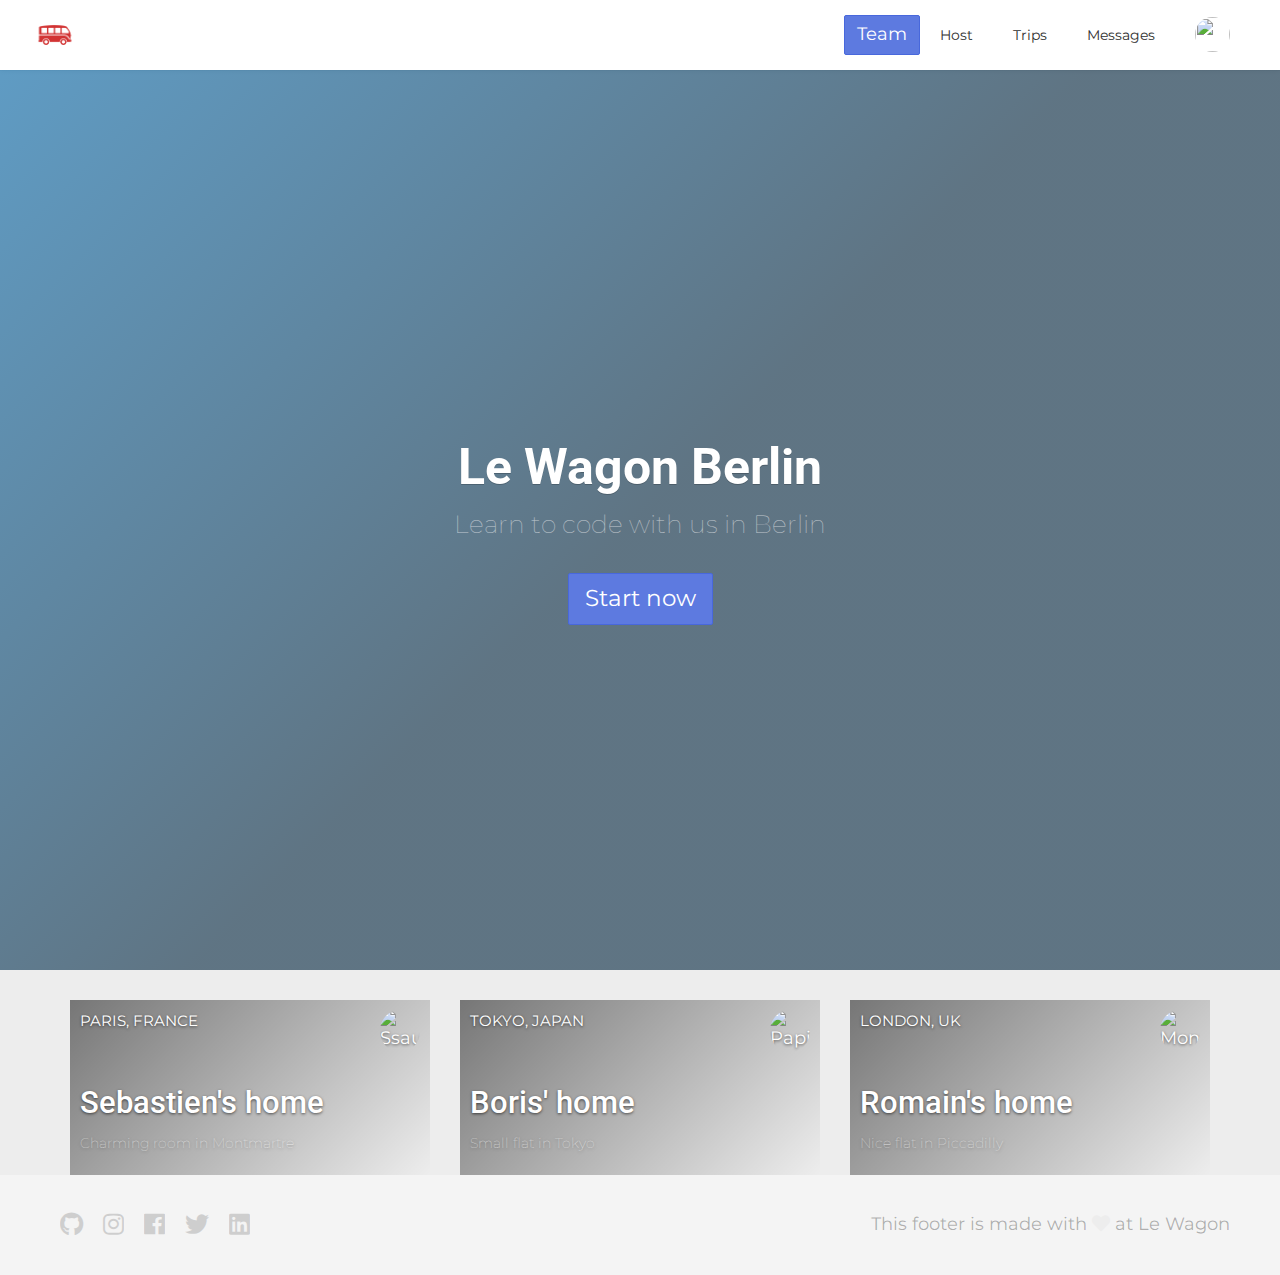
==== commit 4a2e5946: "Automated commit at 2018-10-22 11:47:04 UTC by middleman-deploy 2.0.0-alpha" ====
--- a/index.html
+++ b/index.html
@@ -64,110 +64,38 @@
 <div class="container">
   <div class="row">
       <div class="col-xs-12 col-sm-4">
-        <div class="card" style="background-image: linear-gradient(rgba(0,0,0,0.3), rgba(0,0,0,0.2)), url('https://kitt.lewagon.com/placeholder/cities/shanghai');">
-  <div class="card-category">Popular</div>
+        <div class="card" style="background-image: linear-gradient(-225deg, rgba(0,0,0,0.5) 0%, rgba(0,0,0,0) 100%), url('https://kitt.lewagon.com/placeholder/cities/paris');">
+  <div class="card-category">Paris, France</div>
   <div class="card-description">
-    <h2>Le Wagon Shanghai</h2>
-    <p>Very cool city, the best</p>
+    <h3>Sebastien's home</h3>
+    <p>Charming room in Montmartre</p>
   </div>
-  <img class="card-user" src="https://kitt.lewagon.com/placeholder/users/tgenaitay">
-  <a class="card-link" href="#" ></a>
+  <img src="https://kitt.lewagon.com/placeholder/users/ssaunier" class="card-user" alt="Ssaunier" />
+  <a href="flats/ssaunier.html" class="card-link"></a>
 </div>
 
       </div>
       <div class="col-xs-12 col-sm-4">
-        <div class="card" style="background-image: linear-gradient(rgba(0,0,0,0.3), rgba(0,0,0,0.2)), url('https://kitt.lewagon.com/placeholder/cities/shanghai');">
-  <div class="card-category">Popular</div>
+        <div class="card" style="background-image: linear-gradient(-225deg, rgba(0,0,0,0.5) 0%, rgba(0,0,0,0) 100%), url('https://kitt.lewagon.com/placeholder/cities/tokyo');">
+  <div class="card-category">Tokyo, Japan</div>
   <div class="card-description">
-    <h2>Le Wagon Shanghai</h2>
-    <p>Very cool city, the best</p>
+    <h3>Boris' home</h3>
+    <p>Small flat in Tokyo</p>
   </div>
-  <img class="card-user" src="https://kitt.lewagon.com/placeholder/users/tgenaitay">
-  <a class="card-link" href="#" ></a>
+  <img src="https://kitt.lewagon.com/placeholder/users/papillard" class="card-user" alt="Papillard" />
+  <a href="flats/papillard.html" class="card-link"></a>
 </div>
 
       </div>
       <div class="col-xs-12 col-sm-4">
-        <div class="card" style="background-image: linear-gradient(rgba(0,0,0,0.3), rgba(0,0,0,0.2)), url('https://kitt.lewagon.com/placeholder/cities/shanghai');">
-  <div class="card-category">Popular</div>
+        <div class="card" style="background-image: linear-gradient(-225deg, rgba(0,0,0,0.5) 0%, rgba(0,0,0,0) 100%), url('https://kitt.lewagon.com/placeholder/cities/london');">
+  <div class="card-category">London, UK</div>
   <div class="card-description">
-    <h2>Le Wagon Shanghai</h2>
-    <p>Very cool city, the best</p>
+    <h3>Romain's home</h3>
+    <p>Nice flat in Piccadilly</p>
   </div>
-  <img class="card-user" src="https://kitt.lewagon.com/placeholder/users/tgenaitay">
-  <a class="card-link" href="#" ></a>
-</div>
-
-      </div>
-      <div class="col-xs-12 col-sm-4">
-        <div class="card" style="background-image: linear-gradient(rgba(0,0,0,0.3), rgba(0,0,0,0.2)), url('https://kitt.lewagon.com/placeholder/cities/shanghai');">
-  <div class="card-category">Popular</div>
-  <div class="card-description">
-    <h2>Le Wagon Shanghai</h2>
-    <p>Very cool city, the best</p>
-  </div>
-  <img class="card-user" src="https://kitt.lewagon.com/placeholder/users/tgenaitay">
-  <a class="card-link" href="#" ></a>
-</div>
-
-      </div>
-      <div class="col-xs-12 col-sm-4">
-        <div class="card" style="background-image: linear-gradient(rgba(0,0,0,0.3), rgba(0,0,0,0.2)), url('https://kitt.lewagon.com/placeholder/cities/shanghai');">
-  <div class="card-category">Popular</div>
-  <div class="card-description">
-    <h2>Le Wagon Shanghai</h2>
-    <p>Very cool city, the best</p>
-  </div>
-  <img class="card-user" src="https://kitt.lewagon.com/placeholder/users/tgenaitay">
-  <a class="card-link" href="#" ></a>
-</div>
-
-      </div>
-      <div class="col-xs-12 col-sm-4">
-        <div class="card" style="background-image: linear-gradient(rgba(0,0,0,0.3), rgba(0,0,0,0.2)), url('https://kitt.lewagon.com/placeholder/cities/shanghai');">
-  <div class="card-category">Popular</div>
-  <div class="card-description">
-    <h2>Le Wagon Shanghai</h2>
-    <p>Very cool city, the best</p>
-  </div>
-  <img class="card-user" src="https://kitt.lewagon.com/placeholder/users/tgenaitay">
-  <a class="card-link" href="#" ></a>
-</div>
-
-      </div>
-      <div class="col-xs-12 col-sm-4">
-        <div class="card" style="background-image: linear-gradient(rgba(0,0,0,0.3), rgba(0,0,0,0.2)), url('https://kitt.lewagon.com/placeholder/cities/shanghai');">
-  <div class="card-category">Popular</div>
-  <div class="card-description">
-    <h2>Le Wagon Shanghai</h2>
-    <p>Very cool city, the best</p>
-  </div>
-  <img class="card-user" src="https://kitt.lewagon.com/placeholder/users/tgenaitay">
-  <a class="card-link" href="#" ></a>
-</div>
-
-      </div>
-      <div class="col-xs-12 col-sm-4">
-        <div class="card" style="background-image: linear-gradient(rgba(0,0,0,0.3), rgba(0,0,0,0.2)), url('https://kitt.lewagon.com/placeholder/cities/shanghai');">
-  <div class="card-category">Popular</div>
-  <div class="card-description">
-    <h2>Le Wagon Shanghai</h2>
-    <p>Very cool city, the best</p>
-  </div>
-  <img class="card-user" src="https://kitt.lewagon.com/placeholder/users/tgenaitay">
-  <a class="card-link" href="#" ></a>
-</div>
-
-      </div>
-      <div class="col-xs-12 col-sm-4">
-        <div class="card" style="background-image: linear-gradient(rgba(0,0,0,0.3), rgba(0,0,0,0.2)), url('https://kitt.lewagon.com/placeholder/cities/shanghai');">
-  <div class="card-category">Popular</div>
-  <div class="card-description">
-    <h2>Le Wagon Shanghai</h2>
-    <p>Very cool city, the best</p>
-  </div>
-  <img class="card-user" src="https://kitt.lewagon.com/placeholder/users/tgenaitay">
-  <a class="card-link" href="#" ></a>
+  <img src="https://kitt.lewagon.com/placeholder/users/monsieurpaillard" class="card-user" alt="Monsieurpaillard" />
+  <a href="flats/monsieurpaillard.html" class="card-link"></a>
 </div>
 
       </div>
